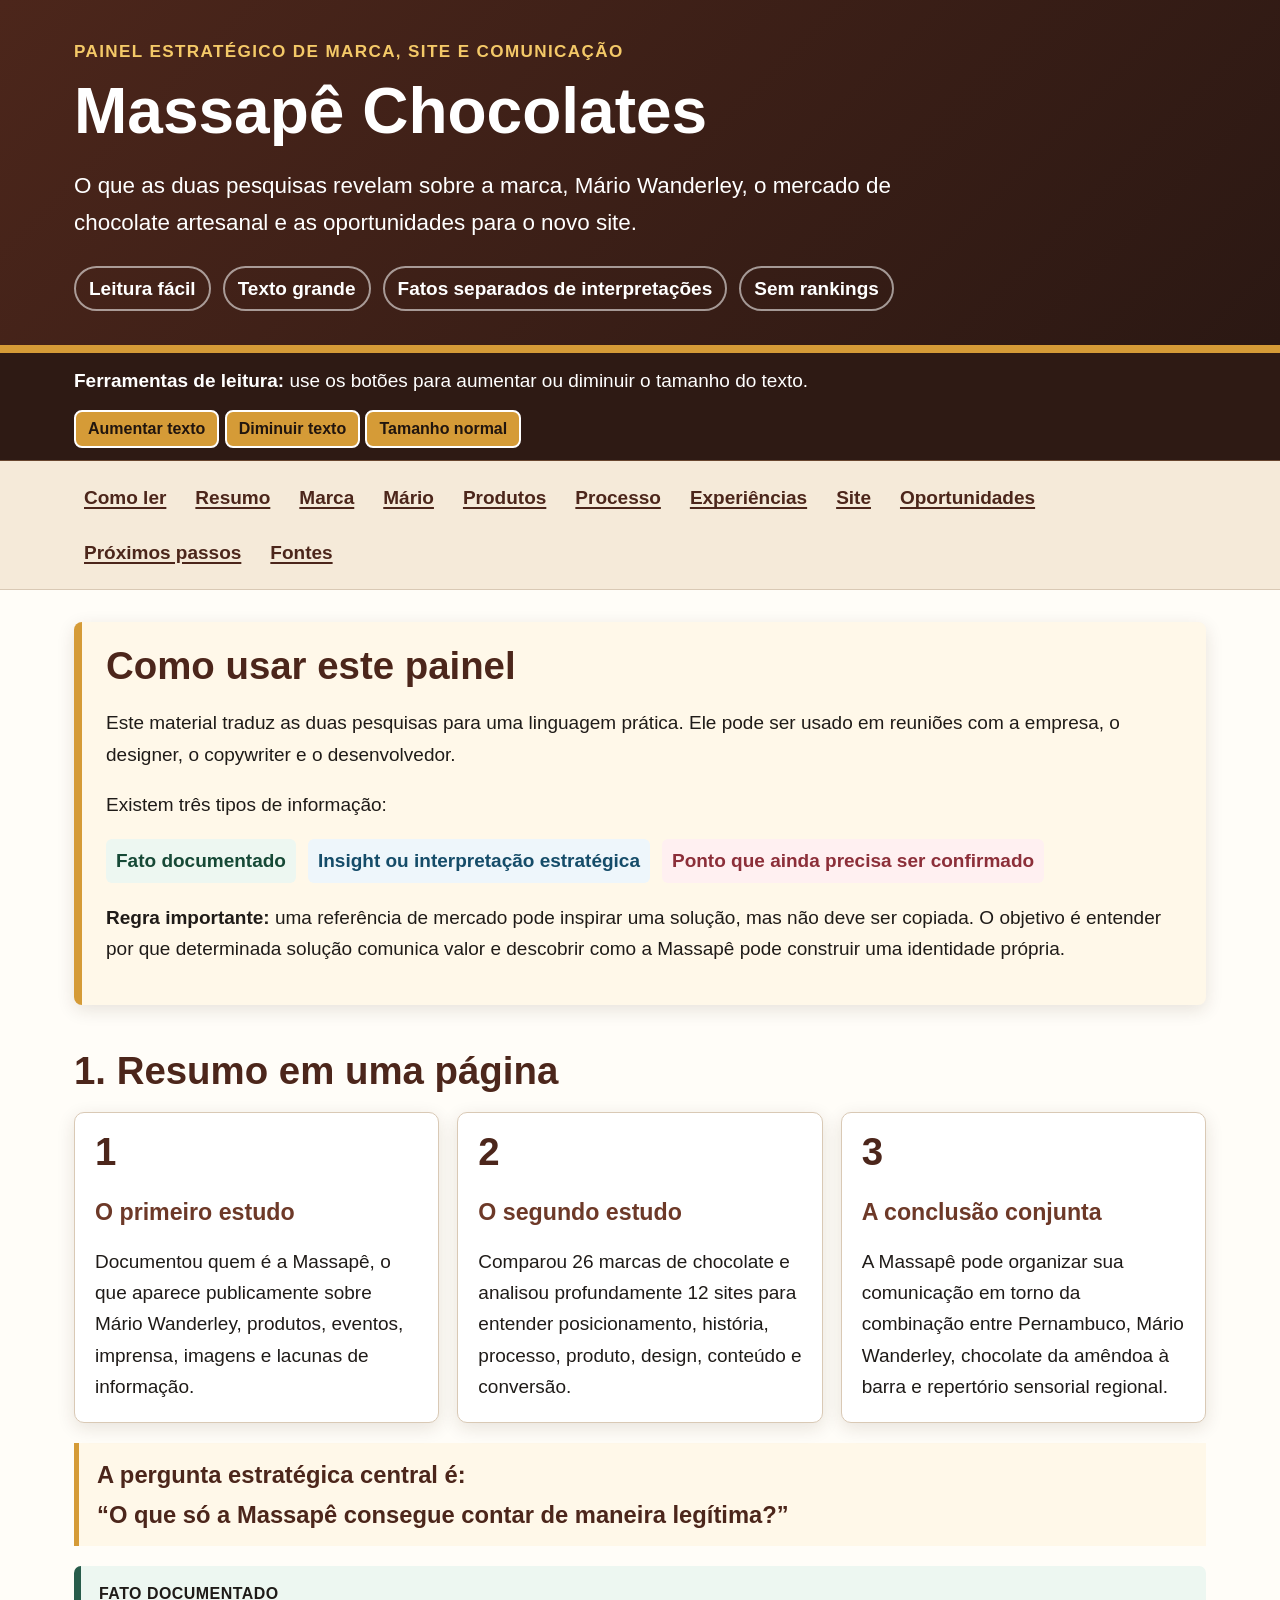
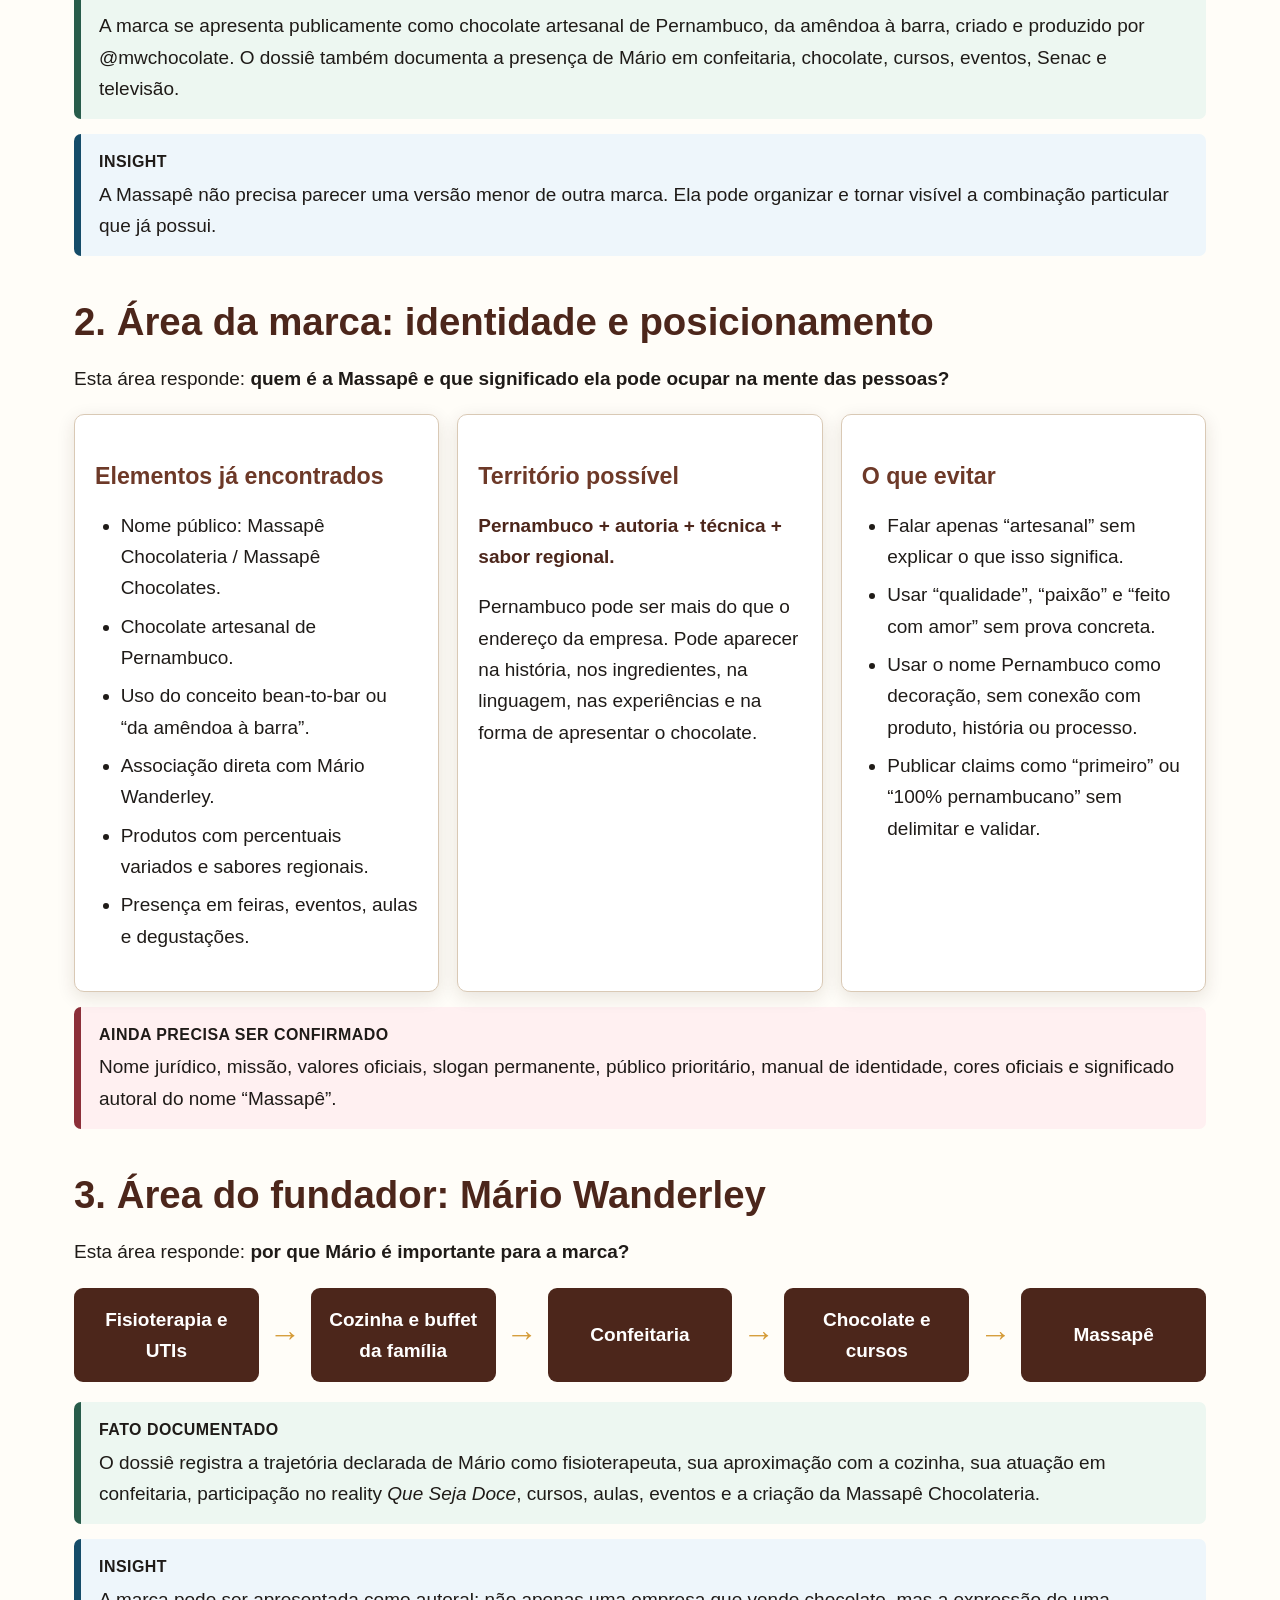
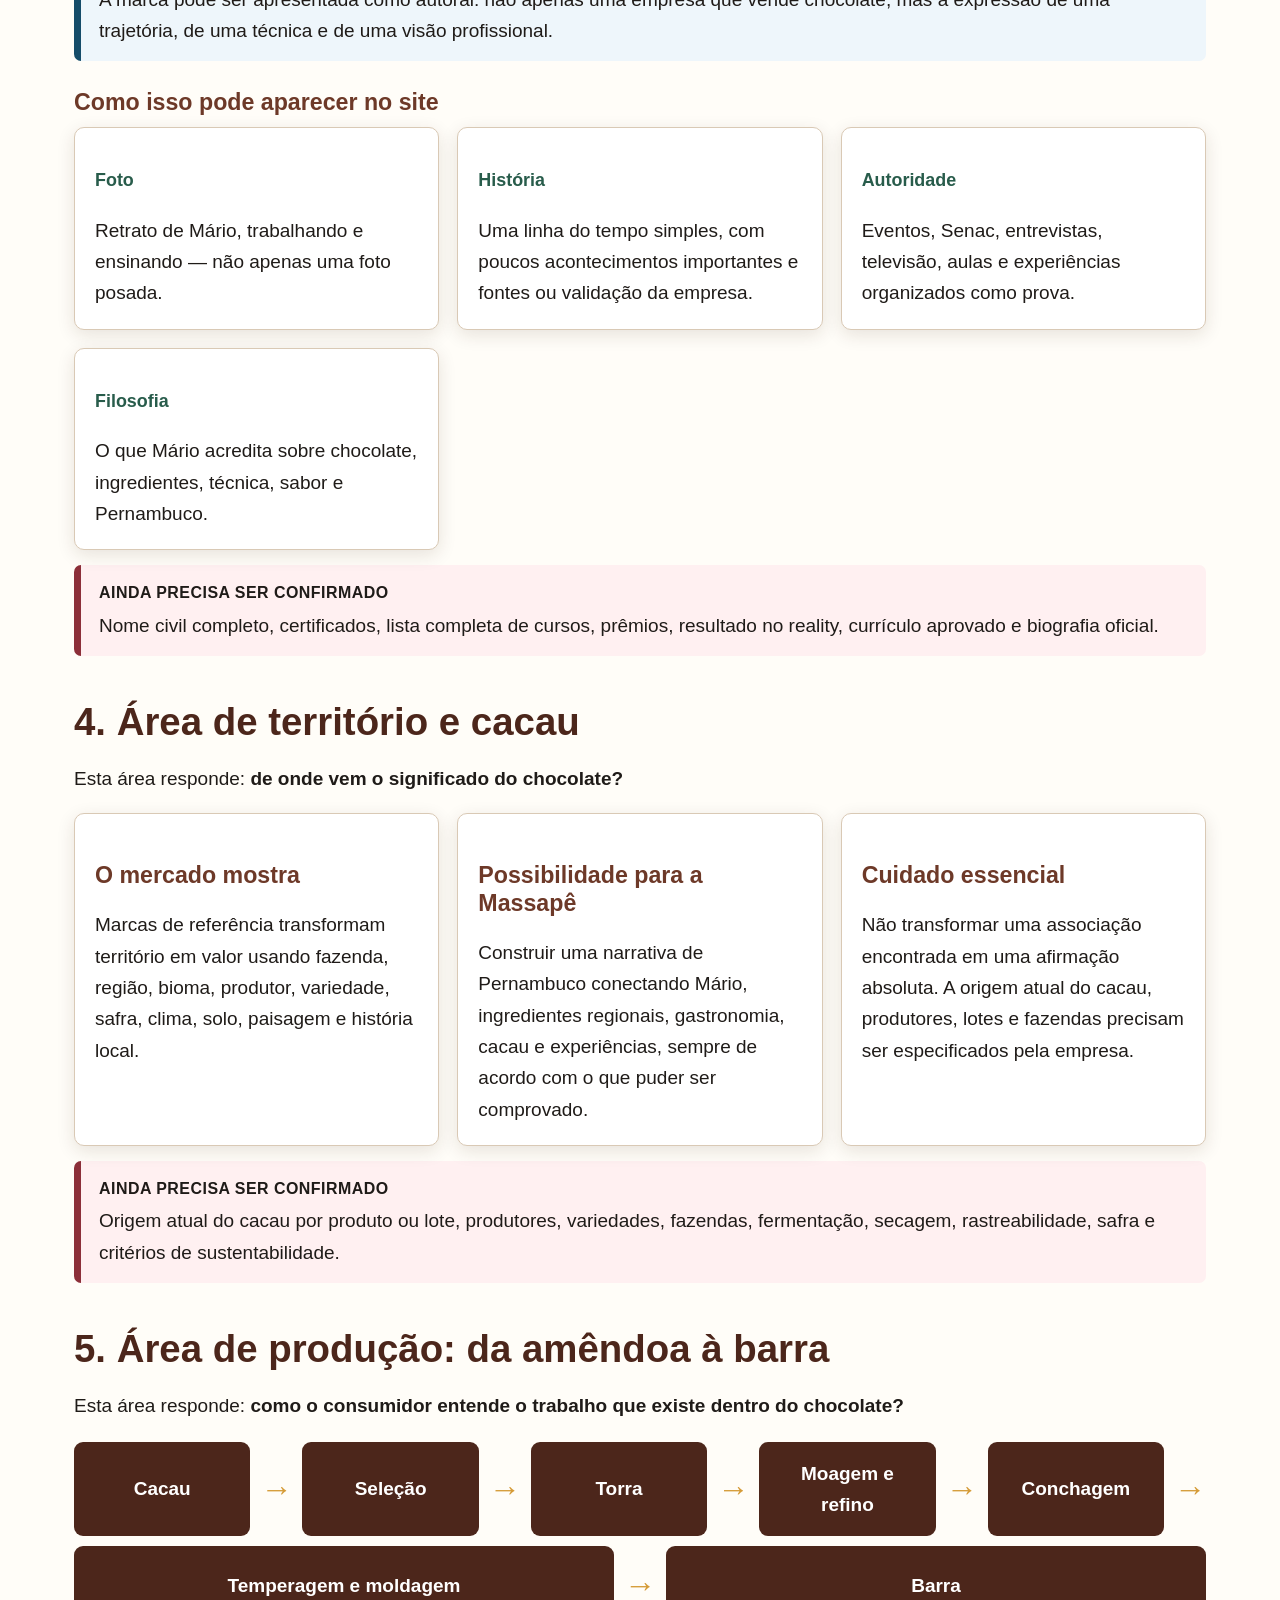
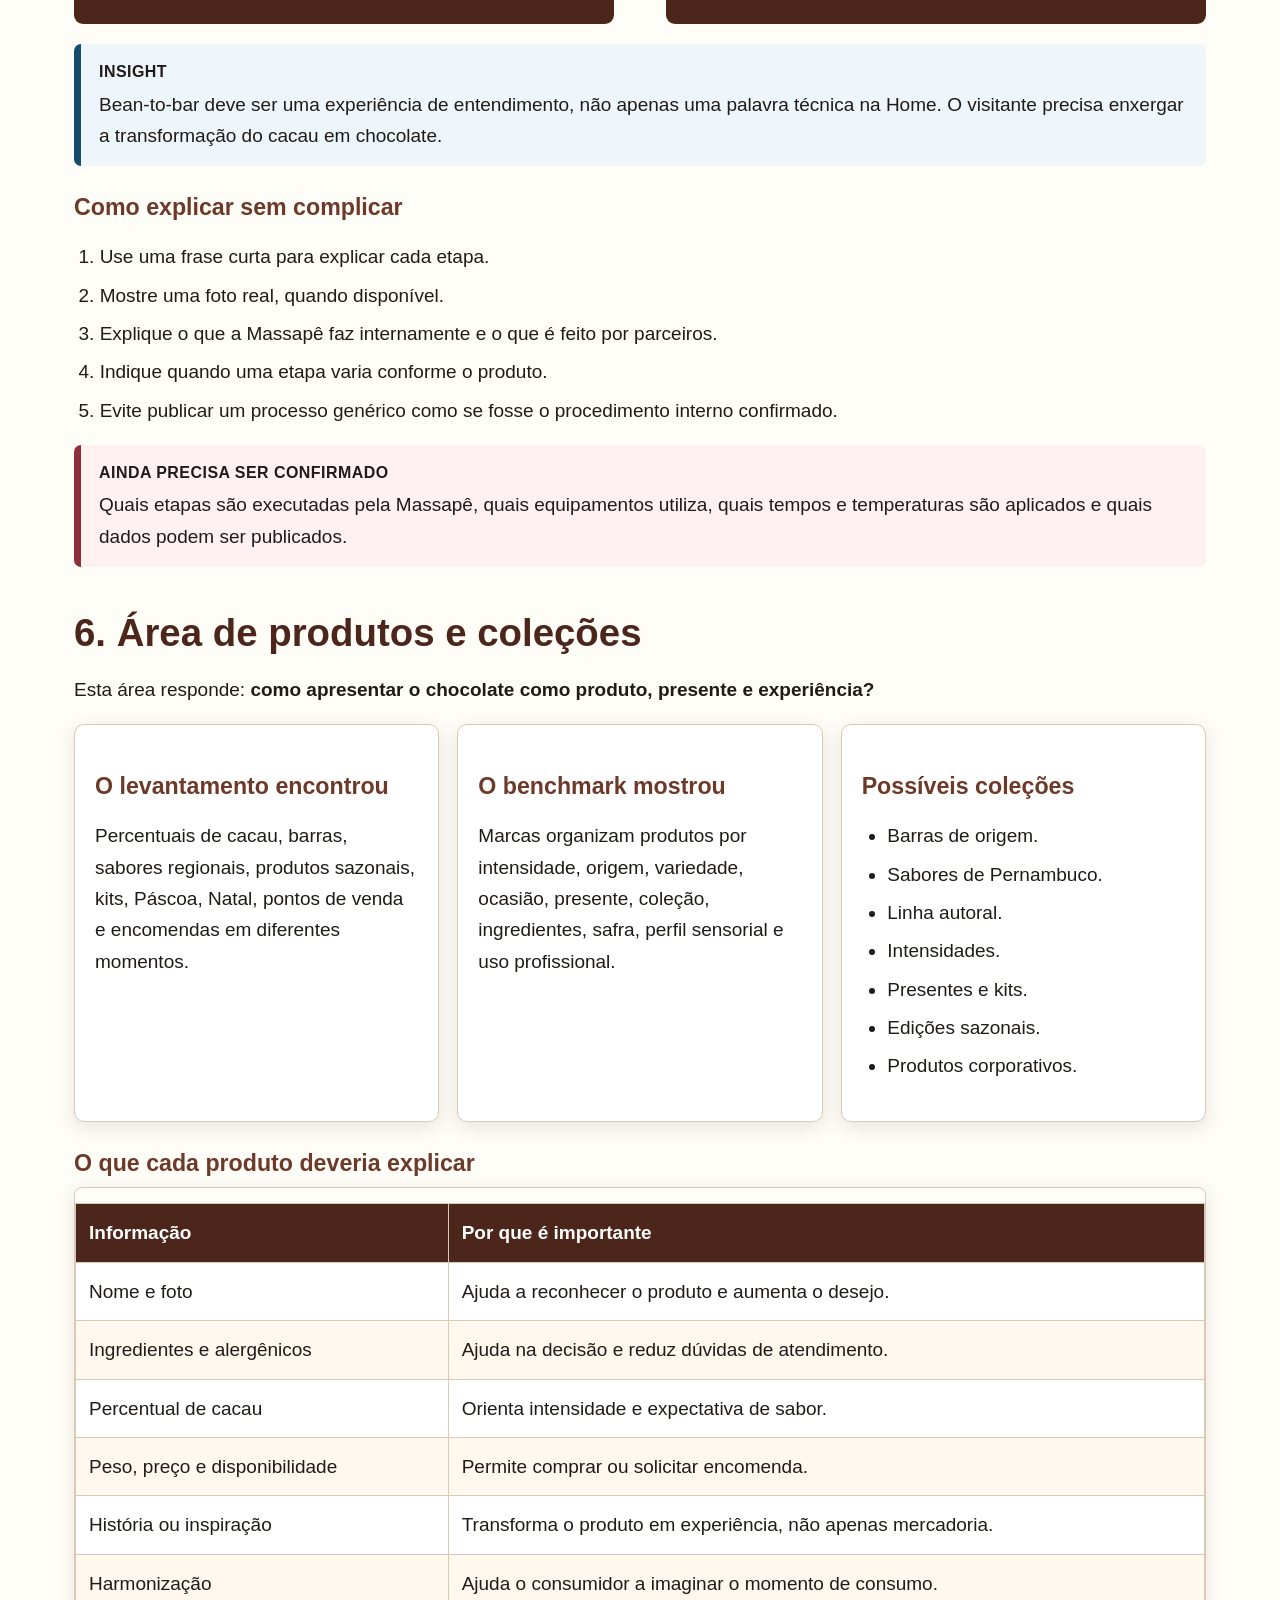
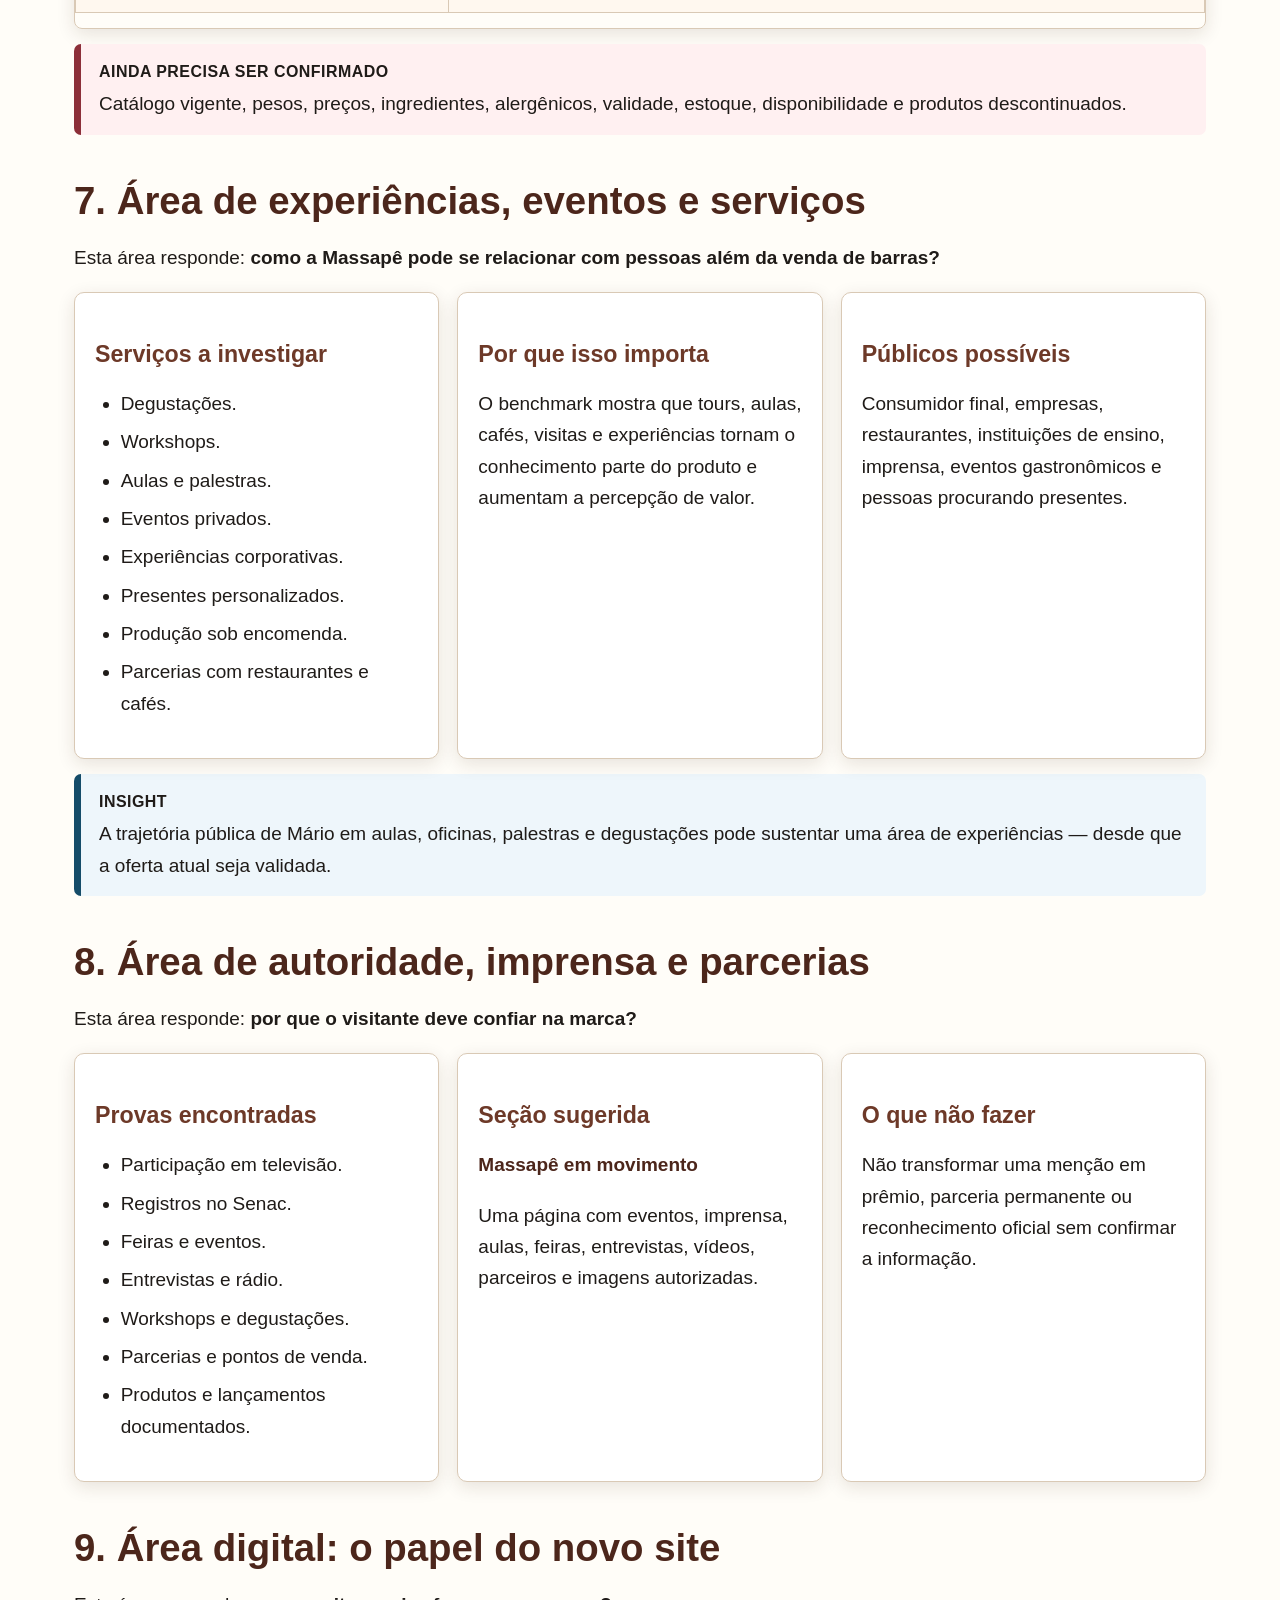
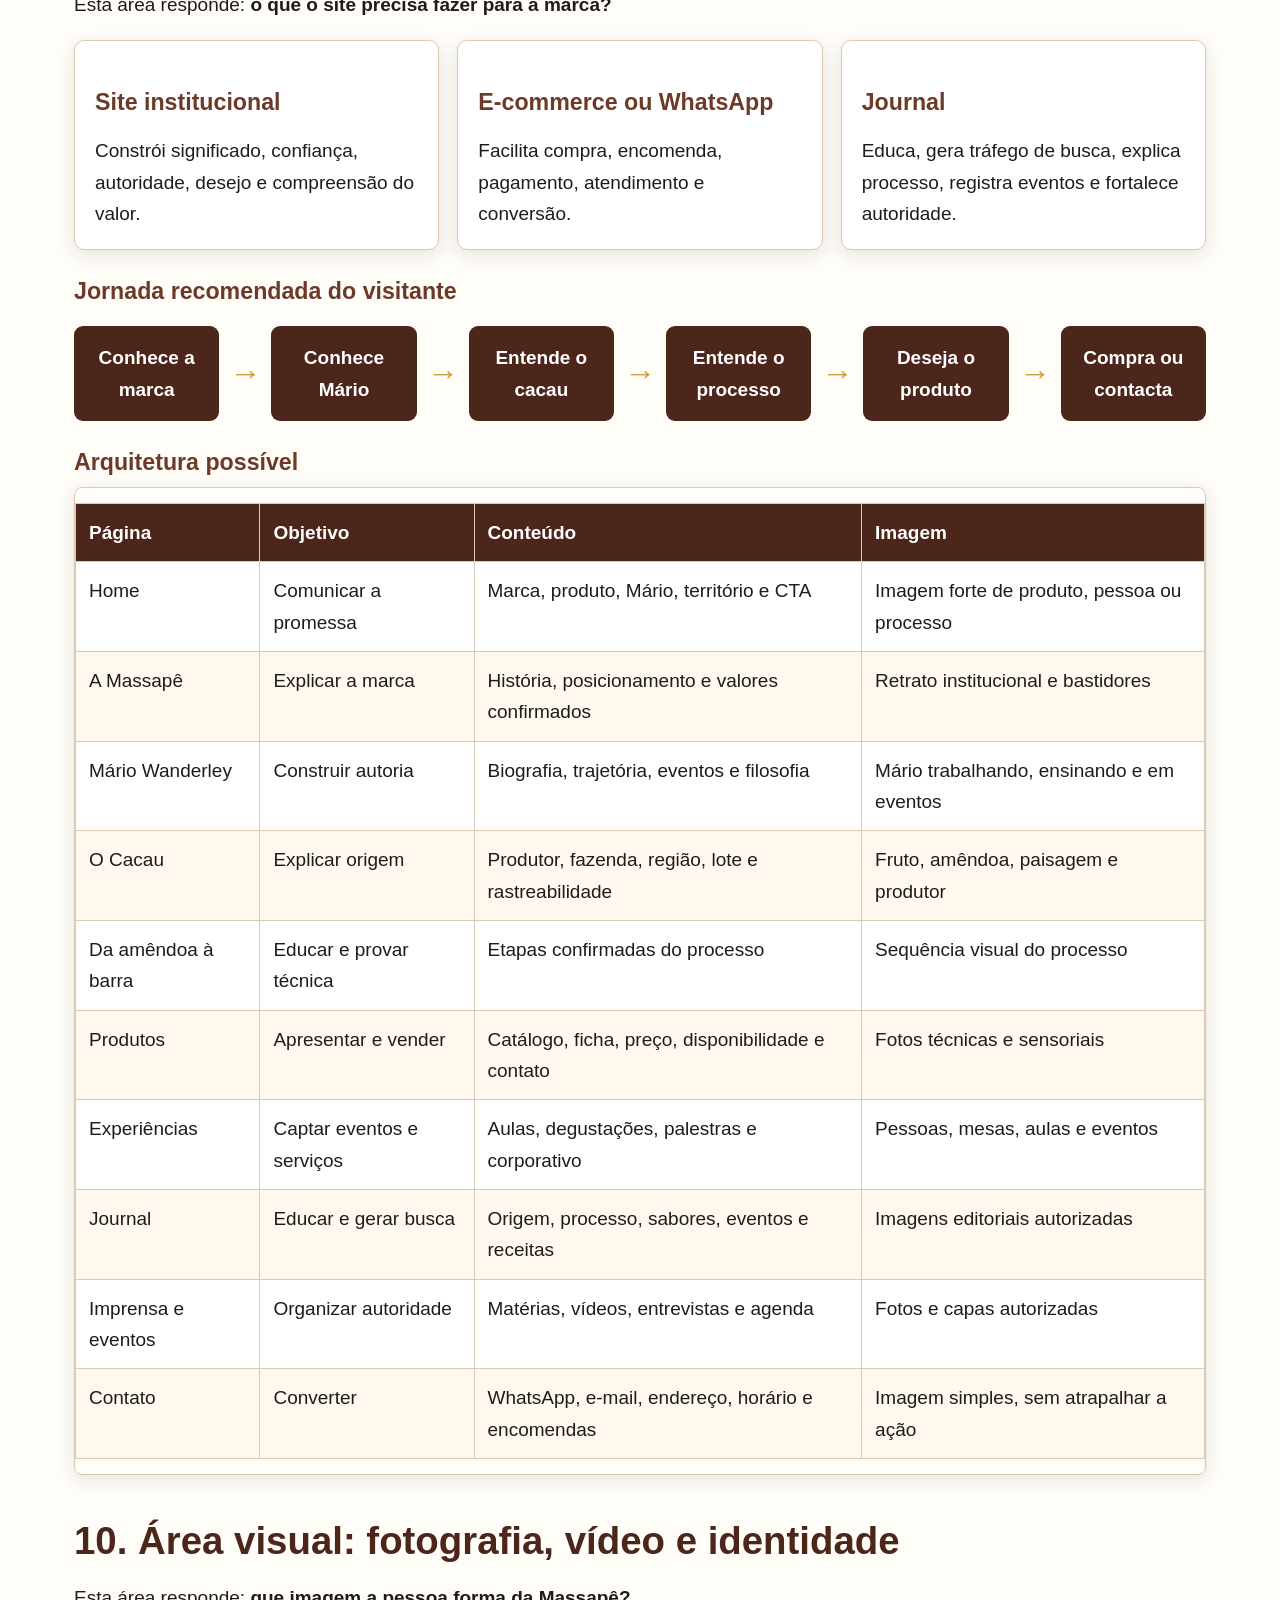
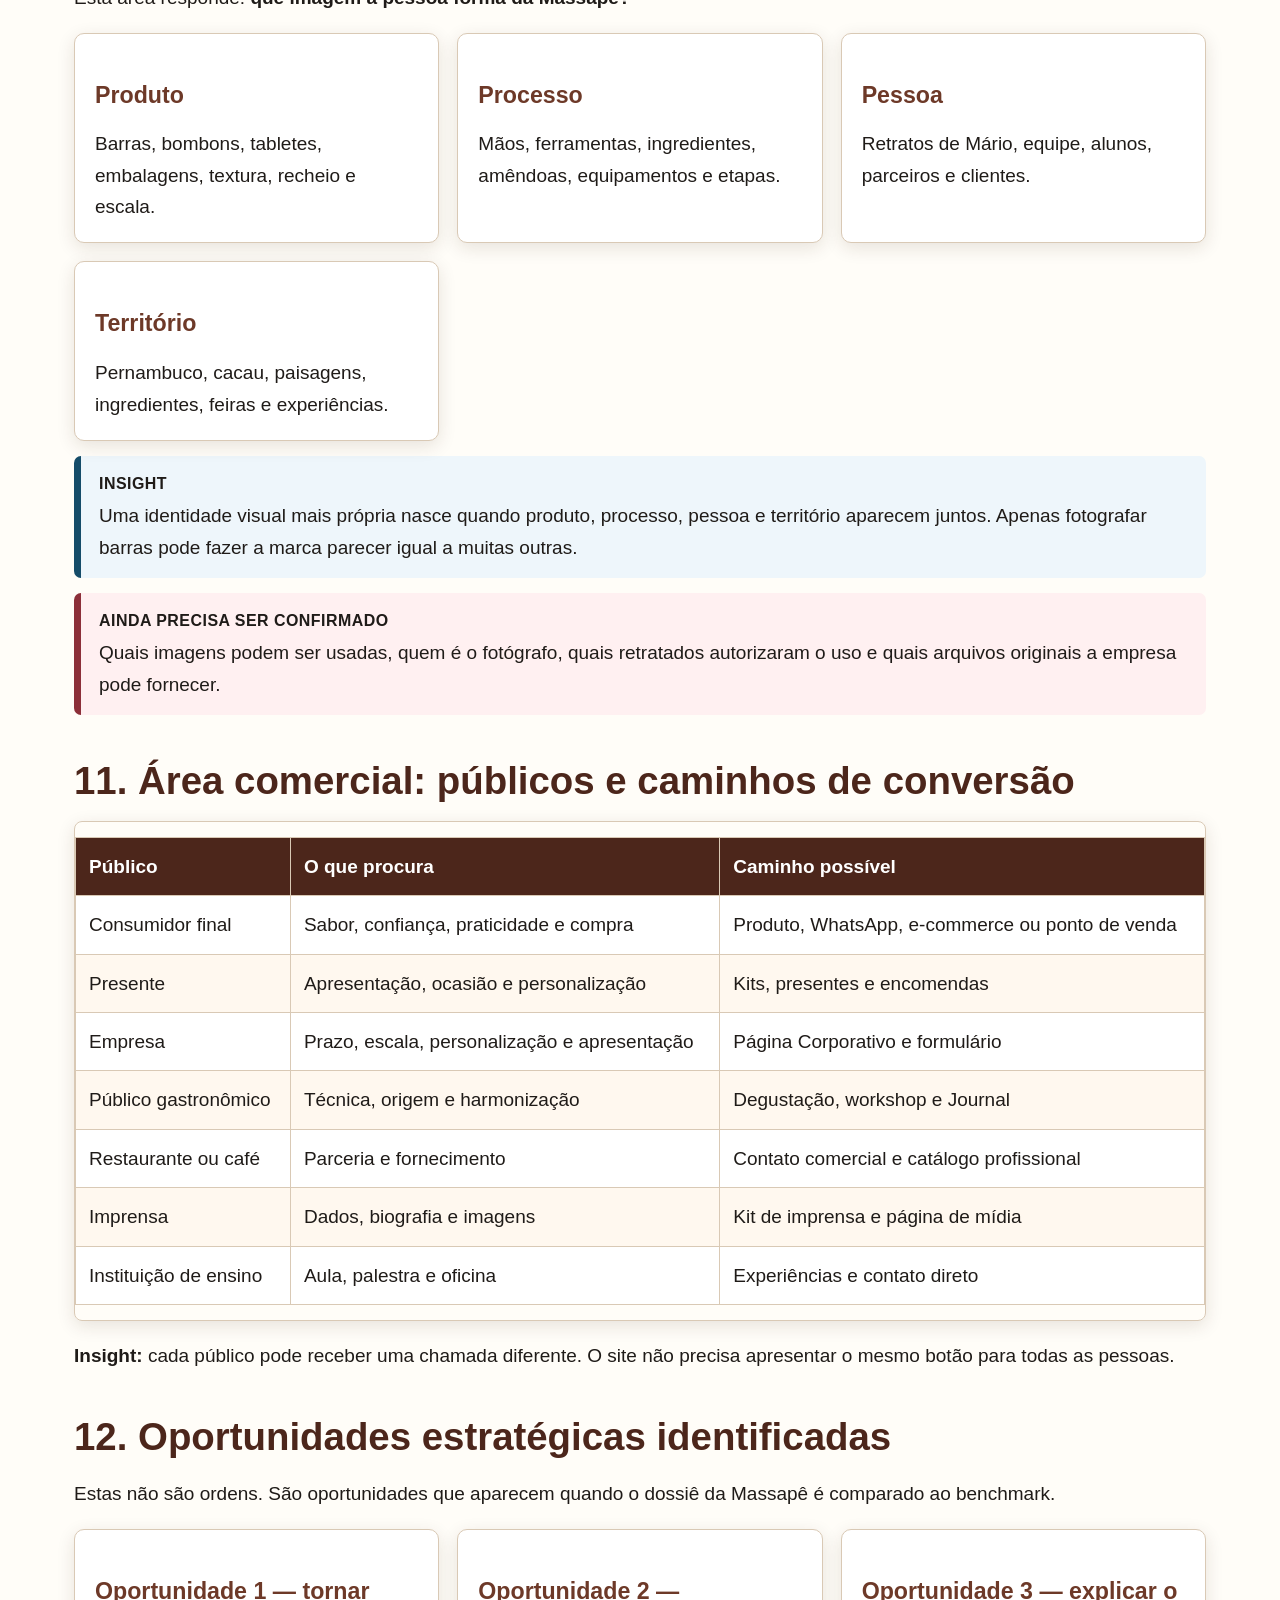
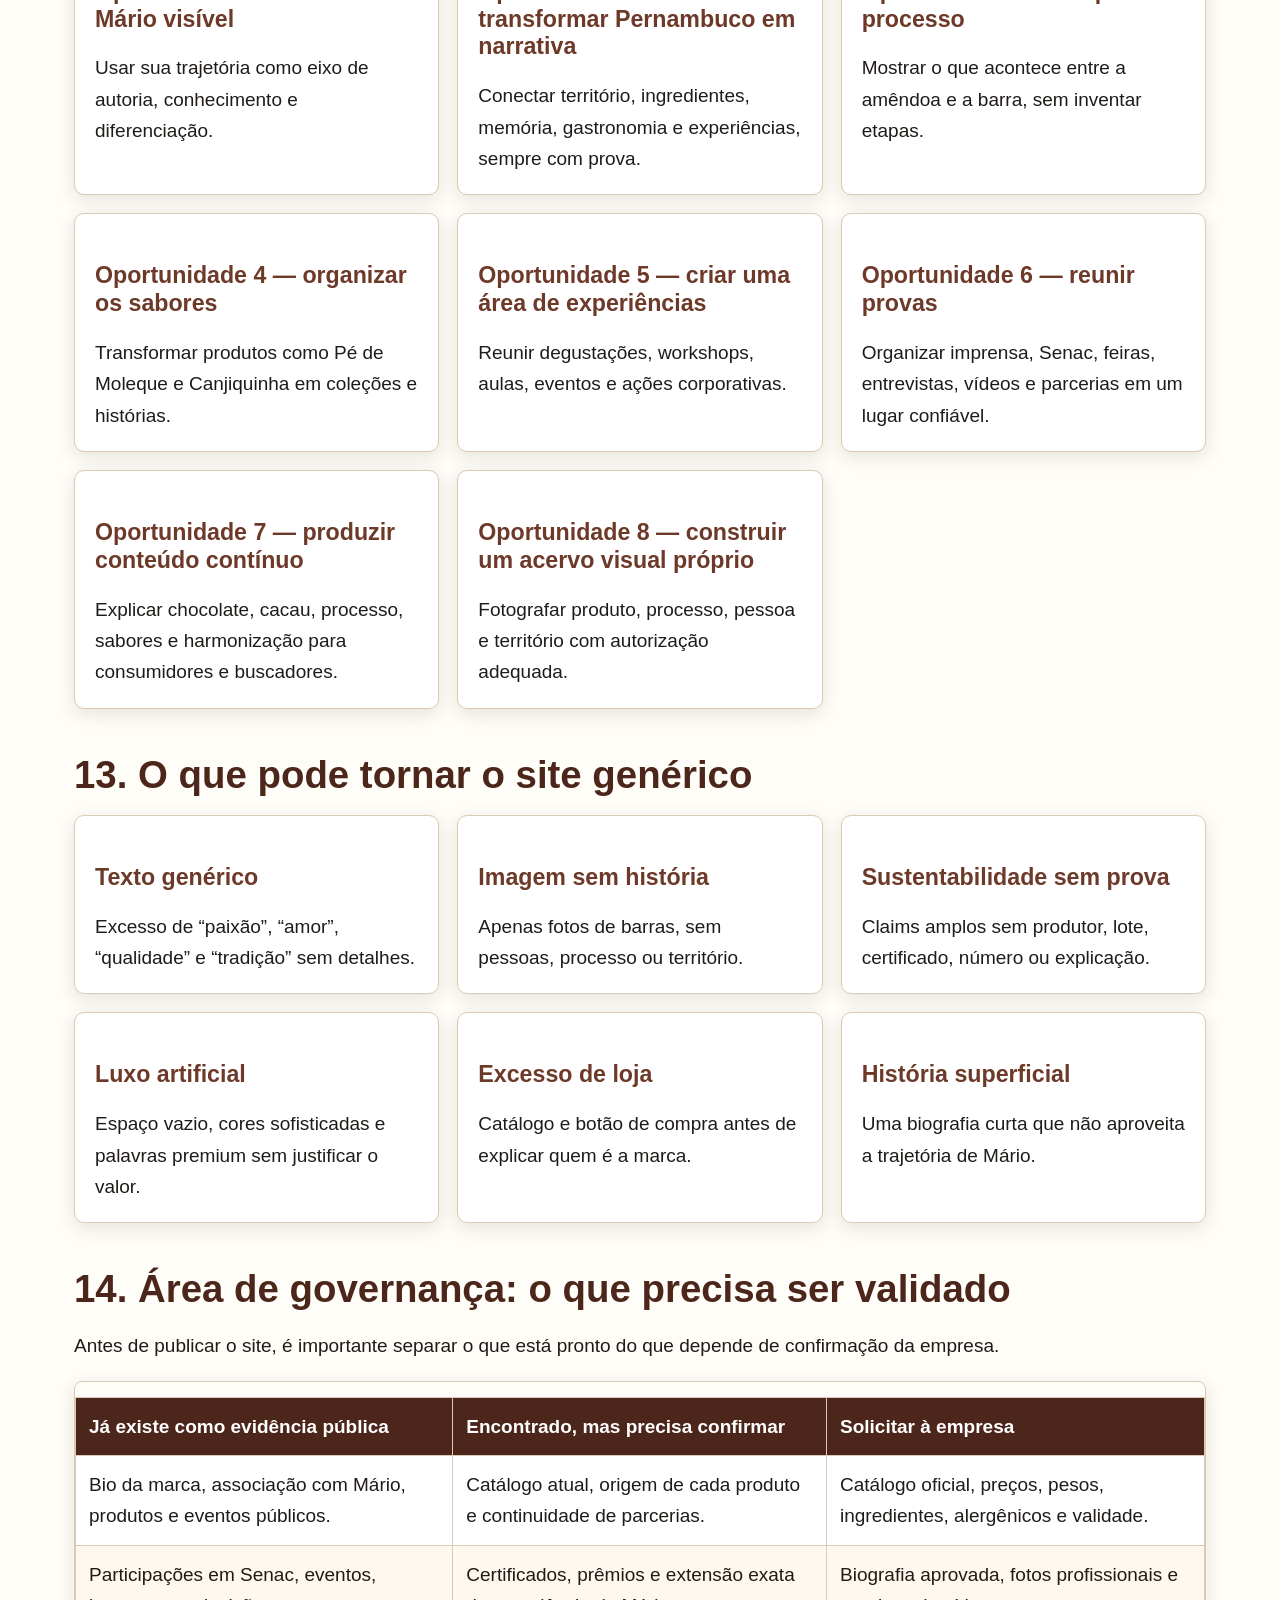
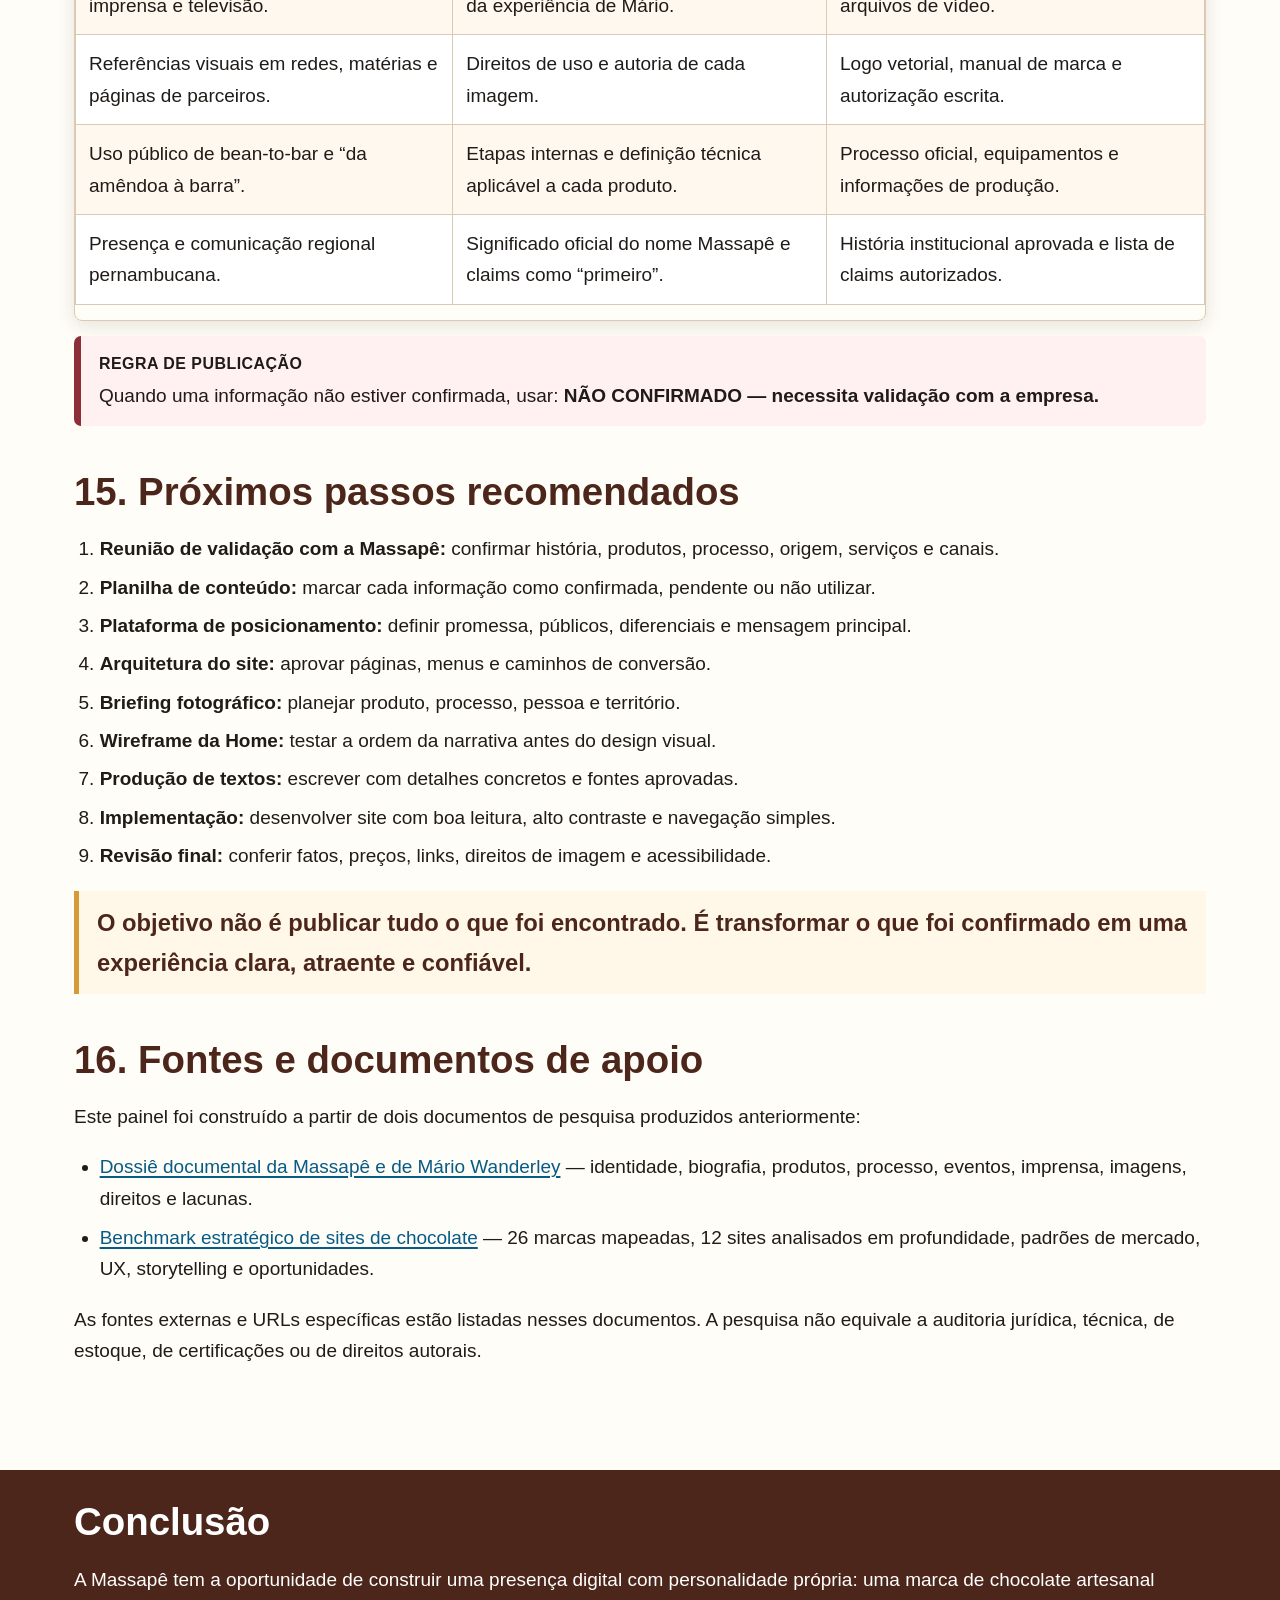
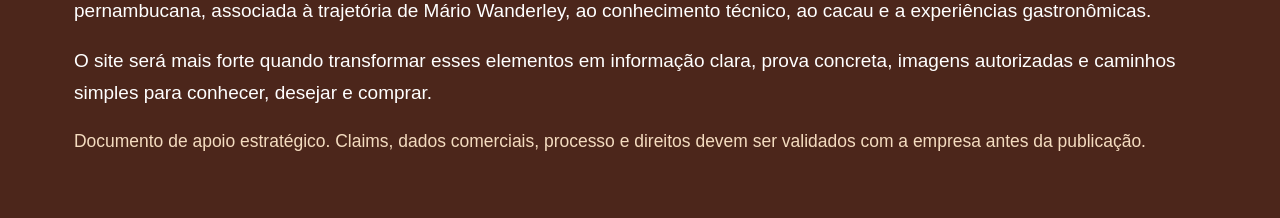
==== index.html @ b9cde62a "1st commit part 2" ====
<!doctype html>
<html lang="pt-BR">
<head>
<meta charset="utf-8">
<meta name="viewport" content="width=device-width, initial-scale=1">
<title>Painel Estratégico — Massapê Chocolates</title>
<style>
  :root{
    --ink:#1f1b18; --muted:#5c514a; --paper:#fffdf8; --cream:#f5ead9;
    --cocoa:#4c261b; --cocoa-2:#6d3928; --gold:#d59b37; --green:#285c4b;
    --blue:#154c69; --line:#d9c9b5; --danger:#8c2f39; --shadow:0 5px 18px rgba(54,33,20,.12);
    --base:19px;
  }
  *{box-sizing:border-box}
  html{scroll-behavior:smooth}
  body{margin:0;background:var(--paper);color:var(--ink);font-family:Arial,Helvetica,sans-serif;font-size:var(--base);line-height:1.65}
  a{color:#075b85;text-decoration-thickness:2px;text-underline-offset:3px}
  a:focus,button:focus{outline:4px solid #f2b632;outline-offset:3px}
  .skip{position:absolute;left:-999px;top:8px;background:#fff;color:#000;padding:10px;z-index:10}.skip:focus{left:8px}
  header{background:linear-gradient(135deg,var(--cocoa),#2b1813);color:#fff;padding:38px 20px 34px;border-bottom:8px solid var(--gold)}
  .wrap{max-width:1180px;margin:0 auto;padding:0 24px}
  .eyebrow{font-weight:700;letter-spacing:.08em;text-transform:uppercase;color:#f4c968;font-size:.9em}
  h1{font-size:clamp(2.25rem,5vw,4.2rem);line-height:1.05;margin:12px 0 18px;max-width:950px}
  h2{font-size:clamp(1.75rem,3vw,2.55rem);line-height:1.15;color:var(--cocoa);margin:0 0 18px}
  h3{font-size:1.45rem;line-height:1.2;color:var(--cocoa-2);margin:28px 0 10px}
  h4{font-size:1.12rem;margin:18px 0 5px;color:var(--green)}
  .lead{font-size:1.18em;max-width:900px}
  .meta{display:flex;gap:12px;flex-wrap:wrap;margin-top:24px}
  .pill{display:inline-block;border:2px solid rgba(255,255,255,.55);border-radius:999px;padding:5px 13px;font-weight:700}
  .tools{background:#2e1a14;color:#fff;padding:12px 0;position:sticky;top:0;z-index:5;border-bottom:1px solid #68462f}
  .tools .wrap{display:flex;align-items:center;justify-content:space-between;gap:14px;flex-wrap:wrap}
  .tools a{color:#fff}
  button{border:2px solid #fff;background:var(--gold);color:#21150e;border-radius:8px;padding:8px 12px;font-weight:700;font-size:1rem;cursor:pointer}
  nav{background:var(--cream);border-bottom:1px solid var(--line)}
  nav .wrap{display:flex;gap:9px;flex-wrap:wrap;padding-top:14px;padding-bottom:14px}
  nav a{font-weight:700;padding:7px 10px;border-radius:6px;color:var(--cocoa)}
  nav a:hover{background:#fff}
  main{padding:32px 0 60px}
  section{scroll-margin-top:75px;margin:0 0 44px}
  .intro{background:#fff8e9;border-left:8px solid var(--gold);padding:22px 24px;border-radius:8px;box-shadow:var(--shadow);margin-bottom:25px}
  .grid{display:grid;grid-template-columns:repeat(auto-fit,minmax(270px,1fr));gap:18px}
  .card{background:#fff;border:1px solid var(--line);border-radius:10px;padding:20px;box-shadow:var(--shadow)}
  .card p:last-child{margin-bottom:0}
  .card strong{color:var(--cocoa)}
  .fact{border-left:7px solid var(--green);background:#edf7f1;padding:15px 18px;border-radius:7px;margin:15px 0}
  .analysis{border-left:7px solid var(--blue);background:#eef6fb;padding:15px 18px;border-radius:7px;margin:15px 0}
  .pending{border-left:7px solid var(--danger);background:#fff0f1;padding:15px 18px;border-radius:7px;margin:15px 0}
  .label{font-size:.84em;font-weight:800;letter-spacing:.03em;text-transform:uppercase;display:block;margin-bottom:3px}
  .flow{display:flex;align-items:stretch;gap:10px;flex-wrap:wrap;margin:20px 0}
  .flow .step{flex:1 1 145px;background:var(--cocoa);color:#fff;padding:16px;border-radius:9px;text-align:center;font-weight:700;display:flex;align-items:center;justify-content:center;min-height:78px}
  .arrow{align-self:center;font-size:2rem;color:var(--gold);font-weight:900}
  table{width:100%;border-collapse:collapse;background:#fff;font-size:1em;margin:15px 0;min-width:680px}
  .table-wrap{overflow-x:auto;border:1px solid var(--line);border-radius:8px;box-shadow:var(--shadow)}
  th,td{border:1px solid var(--line);padding:13px;text-align:left;vertical-align:top}
  th{background:var(--cocoa);color:#fff}
  tr:nth-child(even){background:#fff8ef}
  ul,ol{padding-left:1.35em}
  li{margin:7px 0}
  .big-number{font-size:2.4rem;color:var(--cocoa);font-weight:800;display:block;line-height:1}
  .quote{font-size:1.25em;font-weight:700;color:var(--cocoa);border-left:5px solid var(--gold);padding:12px 18px;margin:20px 0;background:#fff8e9}
  details{background:#fff;border:1px solid var(--line);border-radius:8px;margin:10px 0;box-shadow:var(--shadow)}
  summary{cursor:pointer;font-weight:800;font-size:1.08em;padding:16px}
  details > div{padding:0 18px 16px}
  .legend{display:flex;gap:12px;flex-wrap:wrap;margin:12px 0}.legend span{padding:6px 10px;border-radius:6px;font-weight:700}.l-fact{background:#edf7f1;color:#164936}.l-analysis{background:#eef6fb;color:#154c69}.l-pending{background:#fff0f1;color:#8c2f39}
  .source-list li{margin-bottom:8px}
  footer{background:var(--cocoa);color:#fff;padding:30px 0 45px} footer a{color:#f9d27b}
  .small{font-size:.92em;color:var(--muted)}
  @media (max-width:700px){body{font-size:18px}.wrap{padding-left:18px;padding-right:18px}.tools{position:static}.arrow{display:none}.flow .step{flex-basis:100%}table{font-size:.98em}}
  @media print{.tools,nav{display:none}body{font-size:14pt}header{color:#000;background:#fff;border:1px solid #000}.card,.intro{box-shadow:none}}
</style>
</head>
<body>
<a class="skip" href="#conteudo">Pular para o conteúdo principal</a>
<header>
  <div class="wrap">
    <div class="eyebrow">Painel estratégico de marca, site e comunicação</div>
    <h1>Massapê Chocolates</h1>
    <p class="lead">O que as duas pesquisas revelam sobre a marca, Mário Wanderley, o mercado de chocolate artesanal e as oportunidades para o novo site.</p>
    <div class="meta"><span class="pill">Leitura fácil</span><span class="pill">Texto grande</span><span class="pill">Fatos separados de interpretações</span><span class="pill">Sem rankings</span></div>
  </div>
</header>
<div class="tools"><div class="wrap"><span><strong>Ferramentas de leitura:</strong> use os botões para aumentar ou diminuir o tamanho do texto.</span><span><button id="increase" type="button">Aumentar texto</button> <button id="decrease" type="button">Diminuir texto</button> <button id="reset" type="button">Tamanho normal</button></span></div></div>
<nav aria-label="Navegação principal"><div class="wrap">
  <a href="#como-ler">Como ler</a><a href="#resumo">Resumo</a><a href="#marca">Marca</a><a href="#mario">Mário</a><a href="#produto">Produtos</a><a href="#processo">Processo</a><a href="#experiencias">Experiências</a><a href="#site">Site</a><a href="#oportunidades">Oportunidades</a><a href="#proximos">Próximos passos</a><a href="#fontes">Fontes</a>
</div></nav>
<main id="conteudo"><div class="wrap">
<section id="como-ler">
  <div class="intro"><h2>Como usar este painel</h2><p>Este material traduz as duas pesquisas para uma linguagem prática. Ele pode ser usado em reuniões com a empresa, o designer, o copywriter e o desenvolvedor.</p><p>Existem três tipos de informação:</p><div class="legend"><span class="l-fact">Fato documentado</span><span class="l-analysis">Insight ou interpretação estratégica</span><span class="l-pending">Ponto que ainda precisa ser confirmado</span></div><p><strong>Regra importante:</strong> uma referência de mercado pode inspirar uma solução, mas não deve ser copiada. O objetivo é entender por que determinada solução comunica valor e descobrir como a Massapê pode construir uma identidade própria.</p></div>
</section>
<section id="resumo"><h2>1. Resumo em uma página</h2><div class="grid">
  <div class="card"><span class="big-number">1</span><h3>O primeiro estudo</h3><p>Documentou quem é a Massapê, o que aparece publicamente sobre Mário Wanderley, produtos, eventos, imprensa, imagens e lacunas de informação.</p></div>
  <div class="card"><span class="big-number">2</span><h3>O segundo estudo</h3><p>Comparou 26 marcas de chocolate e analisou profundamente 12 sites para entender posicionamento, história, processo, produto, design, conteúdo e conversão.</p></div>
  <div class="card"><span class="big-number">3</span><h3>A conclusão conjunta</h3><p>A Massapê pode organizar sua comunicação em torno da combinação entre Pernambuco, Mário Wanderley, chocolate da amêndoa à barra e repertório sensorial regional.</p></div>
</div><div class="quote">A pergunta estratégica central é: <br>“O que só a Massapê consegue contar de maneira legítima?”</div>
<div class="fact"><span class="label">Fato documentado</span>A marca se apresenta publicamente como chocolate artesanal de Pernambuco, da amêndoa à barra, criado e produzido por @mwchocolate. O dossiê também documenta a presença de Mário em confeitaria, chocolate, cursos, eventos, Senac e televisão.</div>
<div class="analysis"><span class="label">Insight</span>A Massapê não precisa parecer uma versão menor de outra marca. Ela pode organizar e tornar visível a combinação particular que já possui.</div></section>

<section id="marca"><h2>2. Área da marca: identidade e posicionamento</h2><p>Esta área responde: <strong>quem é a Massapê e que significado ela pode ocupar na mente das pessoas?</strong></p><div class="grid"><div class="card"><h3>Elementos já encontrados</h3><ul><li>Nome público: Massapê Chocolateria / Massapê Chocolates.</li><li>Chocolate artesanal de Pernambuco.</li><li>Uso do conceito bean-to-bar ou “da amêndoa à barra”.</li><li>Associação direta com Mário Wanderley.</li><li>Produtos com percentuais variados e sabores regionais.</li><li>Presença em feiras, eventos, aulas e degustações.</li></ul></div><div class="card"><h3>Território possível</h3><p><strong>Pernambuco + autoria + técnica + sabor regional.</strong></p><p>Pernambuco pode ser mais do que o endereço da empresa. Pode aparecer na história, nos ingredientes, na linguagem, nas experiências e na forma de apresentar o chocolate.</p></div><div class="card"><h3>O que evitar</h3><ul><li>Falar apenas “artesanal” sem explicar o que isso significa.</li><li>Usar “qualidade”, “paixão” e “feito com amor” sem prova concreta.</li><li>Usar o nome Pernambuco como decoração, sem conexão com produto, história ou processo.</li><li>Publicar claims como “primeiro” ou “100% pernambucano” sem delimitar e validar.</li></ul></div></div><div class="pending"><span class="label">Ainda precisa ser confirmado</span>Nome jurídico, missão, valores oficiais, slogan permanente, público prioritário, manual de identidade, cores oficiais e significado autoral do nome “Massapê”.</div></section>

<section id="mario"><h2>3. Área do fundador: Mário Wanderley</h2><p>Esta área responde: <strong>por que Mário é importante para a marca?</strong></p><div class="flow"><div class="step">Fisioterapia e UTIs</div><div class="arrow">→</div><div class="step">Cozinha e buffet da família</div><div class="arrow">→</div><div class="step">Confeitaria</div><div class="arrow">→</div><div class="step">Chocolate e cursos</div><div class="arrow">→</div><div class="step">Massapê</div></div><div class="fact"><span class="label">Fato documentado</span>O dossiê registra a trajetória declarada de Mário como fisioterapeuta, sua aproximação com a cozinha, sua atuação em confeitaria, participação no reality <em>Que Seja Doce</em>, cursos, aulas, eventos e a criação da Massapê Chocolateria.</div><div class="analysis"><span class="label">Insight</span>A marca pode ser apresentada como autoral: não apenas uma empresa que vende chocolate, mas a expressão de uma trajetória, de uma técnica e de uma visão profissional.</div><h3>Como isso pode aparecer no site</h3><div class="grid"><div class="card"><h4>Foto</h4><p>Retrato de Mário, trabalhando e ensinando — não apenas uma foto posada.</p></div><div class="card"><h4>História</h4><p>Uma linha do tempo simples, com poucos acontecimentos importantes e fontes ou validação da empresa.</p></div><div class="card"><h4>Autoridade</h4><p>Eventos, Senac, entrevistas, televisão, aulas e experiências organizados como prova.</p></div><div class="card"><h4>Filosofia</h4><p>O que Mário acredita sobre chocolate, ingredientes, técnica, sabor e Pernambuco.</p></div></div><div class="pending"><span class="label">Ainda precisa ser confirmado</span>Nome civil completo, certificados, lista completa de cursos, prêmios, resultado no reality, currículo aprovado e biografia oficial.</div></section>

<section id="territorio"><h2>4. Área de território e cacau</h2><p>Esta área responde: <strong>de onde vem o significado do chocolate?</strong></p><div class="grid"><div class="card"><h3>O mercado mostra</h3><p>Marcas de referência transformam território em valor usando fazenda, região, bioma, produtor, variedade, safra, clima, solo, paisagem e história local.</p></div><div class="card"><h3>Possibilidade para a Massapê</h3><p>Construir uma narrativa de Pernambuco conectando Mário, ingredientes regionais, gastronomia, cacau e experiências, sempre de acordo com o que puder ser comprovado.</p></div><div class="card"><h3>Cuidado essencial</h3><p>Não transformar uma associação encontrada em uma afirmação absoluta. A origem atual do cacau, produtores, lotes e fazendas precisam ser especificados pela empresa.</p></div></div><div class="pending"><span class="label">Ainda precisa ser confirmado</span>Origem atual do cacau por produto ou lote, produtores, variedades, fazendas, fermentação, secagem, rastreabilidade, safra e critérios de sustentabilidade.</div></section>

<section id="processo"><h2>5. Área de produção: da amêndoa à barra</h2><p>Esta área responde: <strong>como o consumidor entende o trabalho que existe dentro do chocolate?</strong></p><div class="flow"><div class="step">Cacau</div><div class="arrow">→</div><div class="step">Seleção</div><div class="arrow">→</div><div class="step">Torra</div><div class="arrow">→</div><div class="step">Moagem e refino</div><div class="arrow">→</div><div class="step">Conchagem</div><div class="arrow">→</div><div class="step">Temperagem e moldagem</div><div class="arrow">→</div><div class="step">Barra</div></div><div class="analysis"><span class="label">Insight</span>Bean-to-bar deve ser uma experiência de entendimento, não apenas uma palavra técnica na Home. O visitante precisa enxergar a transformação do cacau em chocolate.</div><h3>Como explicar sem complicar</h3><ol><li>Use uma frase curta para explicar cada etapa.</li><li>Mostre uma foto real, quando disponível.</li><li>Explique o que a Massapê faz internamente e o que é feito por parceiros.</li><li>Indique quando uma etapa varia conforme o produto.</li><li>Evite publicar um processo genérico como se fosse o procedimento interno confirmado.</li></ol><div class="pending"><span class="label">Ainda precisa ser confirmado</span>Quais etapas são executadas pela Massapê, quais equipamentos utiliza, quais tempos e temperaturas são aplicados e quais dados podem ser publicados.</div></section>

<section id="produto"><h2>6. Área de produtos e coleções</h2><p>Esta área responde: <strong>como apresentar o chocolate como produto, presente e experiência?</strong></p><div class="grid"><div class="card"><h3>O levantamento encontrou</h3><p>Percentuais de cacau, barras, sabores regionais, produtos sazonais, kits, Páscoa, Natal, pontos de venda e encomendas em diferentes momentos.</p></div><div class="card"><h3>O benchmark mostrou</h3><p>Marcas organizam produtos por intensidade, origem, variedade, ocasião, presente, coleção, ingredientes, safra, perfil sensorial e uso profissional.</p></div><div class="card"><h3>Possíveis coleções</h3><ul><li>Barras de origem.</li><li>Sabores de Pernambuco.</li><li>Linha autoral.</li><li>Intensidades.</li><li>Presentes e kits.</li><li>Edições sazonais.</li><li>Produtos corporativos.</li></ul></div></div><h3>O que cada produto deveria explicar</h3><div class="table-wrap"><table><thead><tr><th>Informação</th><th>Por que é importante</th></tr></thead><tbody><tr><td>Nome e foto</td><td>Ajuda a reconhecer o produto e aumenta o desejo.</td></tr><tr><td>Ingredientes e alergênicos</td><td>Ajuda na decisão e reduz dúvidas de atendimento.</td></tr><tr><td>Percentual de cacau</td><td>Orienta intensidade e expectativa de sabor.</td></tr><tr><td>Peso, preço e disponibilidade</td><td>Permite comprar ou solicitar encomenda.</td></tr><tr><td>História ou inspiração</td><td>Transforma o produto em experiência, não apenas mercadoria.</td></tr><tr><td>Harmonização</td><td>Ajuda o consumidor a imaginar o momento de consumo.</td></tr></tbody></table></div><div class="pending"><span class="label">Ainda precisa ser confirmado</span>Catálogo vigente, pesos, preços, ingredientes, alergênicos, validade, estoque, disponibilidade e produtos descontinuados.</div></section>

<section id="experiencias"><h2>7. Área de experiências, eventos e serviços</h2><p>Esta área responde: <strong>como a Massapê pode se relacionar com pessoas além da venda de barras?</strong></p><div class="grid"><div class="card"><h3>Serviços a investigar</h3><ul><li>Degustações.</li><li>Workshops.</li><li>Aulas e palestras.</li><li>Eventos privados.</li><li>Experiências corporativas.</li><li>Presentes personalizados.</li><li>Produção sob encomenda.</li><li>Parcerias com restaurantes e cafés.</li></ul></div><div class="card"><h3>Por que isso importa</h3><p>O benchmark mostra que tours, aulas, cafés, visitas e experiências tornam o conhecimento parte do produto e aumentam a percepção de valor.</p></div><div class="card"><h3>Públicos possíveis</h3><p>Consumidor final, empresas, restaurantes, instituições de ensino, imprensa, eventos gastronômicos e pessoas procurando presentes.</p></div></div><div class="analysis"><span class="label">Insight</span>A trajetória pública de Mário em aulas, oficinas, palestras e degustações pode sustentar uma área de experiências — desde que a oferta atual seja validada.</div></section>

<section id="autoridade"><h2>8. Área de autoridade, imprensa e parcerias</h2><p>Esta área responde: <strong>por que o visitante deve confiar na marca?</strong></p><div class="grid"><div class="card"><h3>Provas encontradas</h3><ul><li>Participação em televisão.</li><li>Registros no Senac.</li><li>Feiras e eventos.</li><li>Entrevistas e rádio.</li><li>Workshops e degustações.</li><li>Parcerias e pontos de venda.</li><li>Produtos e lançamentos documentados.</li></ul></div><div class="card"><h3>Seção sugerida</h3><p><strong>Massapê em movimento</strong></p><p>Uma página com eventos, imprensa, aulas, feiras, entrevistas, vídeos, parceiros e imagens autorizadas.</p></div><div class="card"><h3>O que não fazer</h3><p>Não transformar uma menção em prêmio, parceria permanente ou reconhecimento oficial sem confirmar a informação.</p></div></div></section>

<section id="site"><h2>9. Área digital: o papel do novo site</h2><p>Esta área responde: <strong>o que o site precisa fazer para a marca?</strong></p><div class="grid"><div class="card"><h3>Site institucional</h3><p>Constrói significado, confiança, autoridade, desejo e compreensão do valor.</p></div><div class="card"><h3>E-commerce ou WhatsApp</h3><p>Facilita compra, encomenda, pagamento, atendimento e conversão.</p></div><div class="card"><h3>Journal</h3><p>Educa, gera tráfego de busca, explica processo, registra eventos e fortalece autoridade.</p></div></div><h3>Jornada recomendada do visitante</h3><div class="flow"><div class="step">Conhece a marca</div><div class="arrow">→</div><div class="step">Conhece Mário</div><div class="arrow">→</div><div class="step">Entende o cacau</div><div class="arrow">→</div><div class="step">Entende o processo</div><div class="arrow">→</div><div class="step">Deseja o produto</div><div class="arrow">→</div><div class="step">Compra ou contacta</div></div><h3>Arquitetura possível</h3><div class="table-wrap"><table><thead><tr><th>Página</th><th>Objetivo</th><th>Conteúdo</th><th>Imagem</th></tr></thead><tbody><tr><td>Home</td><td>Comunicar a promessa</td><td>Marca, produto, Mário, território e CTA</td><td>Imagem forte de produto, pessoa ou processo</td></tr><tr><td>A Massapê</td><td>Explicar a marca</td><td>História, posicionamento e valores confirmados</td><td>Retrato institucional e bastidores</td></tr><tr><td>Mário Wanderley</td><td>Construir autoria</td><td>Biografia, trajetória, eventos e filosofia</td><td>Mário trabalhando, ensinando e em eventos</td></tr><tr><td>O Cacau</td><td>Explicar origem</td><td>Produtor, fazenda, região, lote e rastreabilidade</td><td>Fruto, amêndoa, paisagem e produtor</td></tr><tr><td>Da amêndoa à barra</td><td>Educar e provar técnica</td><td>Etapas confirmadas do processo</td><td>Sequência visual do processo</td></tr><tr><td>Produtos</td><td>Apresentar e vender</td><td>Catálogo, ficha, preço, disponibilidade e contato</td><td>Fotos técnicas e sensoriais</td></tr><tr><td>Experiências</td><td>Captar eventos e serviços</td><td>Aulas, degustações, palestras e corporativo</td><td>Pessoas, mesas, aulas e eventos</td></tr><tr><td>Journal</td><td>Educar e gerar busca</td><td>Origem, processo, sabores, eventos e receitas</td><td>Imagens editoriais autorizadas</td></tr><tr><td>Imprensa e eventos</td><td>Organizar autoridade</td><td>Matérias, vídeos, entrevistas e agenda</td><td>Fotos e capas autorizadas</td></tr><tr><td>Contato</td><td>Converter</td><td>WhatsApp, e-mail, endereço, horário e encomendas</td><td>Imagem simples, sem atrapalhar a ação</td></tr></tbody></table></div></section>

<section id="visual"><h2>10. Área visual: fotografia, vídeo e identidade</h2><p>Esta área responde: <strong>que imagem a pessoa forma da Massapê?</strong></p><div class="grid"><div class="card"><h3>Produto</h3><p>Barras, bombons, tabletes, embalagens, textura, recheio e escala.</p></div><div class="card"><h3>Processo</h3><p>Mãos, ferramentas, ingredientes, amêndoas, equipamentos e etapas.</p></div><div class="card"><h3>Pessoa</h3><p>Retratos de Mário, equipe, alunos, parceiros e clientes.</p></div><div class="card"><h3>Território</h3><p>Pernambuco, cacau, paisagens, ingredientes, feiras e experiências.</p></div></div><div class="analysis"><span class="label">Insight</span>Uma identidade visual mais própria nasce quando produto, processo, pessoa e território aparecem juntos. Apenas fotografar barras pode fazer a marca parecer igual a muitas outras.</div><div class="pending"><span class="label">Ainda precisa ser confirmado</span>Quais imagens podem ser usadas, quem é o fotógrafo, quais retratados autorizaram o uso e quais arquivos originais a empresa pode fornecer.</div></section>

<section id="publicos"><h2>11. Área comercial: públicos e caminhos de conversão</h2><div class="table-wrap"><table><thead><tr><th>Público</th><th>O que procura</th><th>Caminho possível</th></tr></thead><tbody><tr><td>Consumidor final</td><td>Sabor, confiança, praticidade e compra</td><td>Produto, WhatsApp, e-commerce ou ponto de venda</td></tr><tr><td>Presente</td><td>Apresentação, ocasião e personalização</td><td>Kits, presentes e encomendas</td></tr><tr><td>Empresa</td><td>Prazo, escala, personalização e apresentação</td><td>Página Corporativo e formulário</td></tr><tr><td>Público gastronômico</td><td>Técnica, origem e harmonização</td><td>Degustação, workshop e Journal</td></tr><tr><td>Restaurante ou café</td><td>Parceria e fornecimento</td><td>Contato comercial e catálogo profissional</td></tr><tr><td>Imprensa</td><td>Dados, biografia e imagens</td><td>Kit de imprensa e página de mídia</td></tr><tr><td>Instituição de ensino</td><td>Aula, palestra e oficina</td><td>Experiências e contato direto</td></tr></tbody></table></div><p><strong>Insight:</strong> cada público pode receber uma chamada diferente. O site não precisa apresentar o mesmo botão para todas as pessoas.</p></section>

<section id="oportunidades"><h2>12. Oportunidades estratégicas identificadas</h2><p>Estas não são ordens. São oportunidades que aparecem quando o dossiê da Massapê é comparado ao benchmark.</p><div class="grid"><div class="card"><h3>Oportunidade 1 — tornar Mário visível</h3><p>Usar sua trajetória como eixo de autoria, conhecimento e diferenciação.</p></div><div class="card"><h3>Oportunidade 2 — transformar Pernambuco em narrativa</h3><p>Conectar território, ingredientes, memória, gastronomia e experiências, sempre com prova.</p></div><div class="card"><h3>Oportunidade 3 — explicar o processo</h3><p>Mostrar o que acontece entre a amêndoa e a barra, sem inventar etapas.</p></div><div class="card"><h3>Oportunidade 4 — organizar os sabores</h3><p>Transformar produtos como Pé de Moleque e Canjiquinha em coleções e histórias.</p></div><div class="card"><h3>Oportunidade 5 — criar uma área de experiências</h3><p>Reunir degustações, workshops, aulas, eventos e ações corporativas.</p></div><div class="card"><h3>Oportunidade 6 — reunir provas</h3><p>Organizar imprensa, Senac, feiras, entrevistas, vídeos e parcerias em um lugar confiável.</p></div><div class="card"><h3>Oportunidade 7 — produzir conteúdo contínuo</h3><p>Explicar chocolate, cacau, processo, sabores e harmonização para consumidores e buscadores.</p></div><div class="card"><h3>Oportunidade 8 — construir um acervo visual próprio</h3><p>Fotografar produto, processo, pessoa e território com autorização adequada.</p></div></div></section>

<section id="evitar"><h2>13. O que pode tornar o site genérico</h2><div class="grid"><div class="card"><h3>Texto genérico</h3><p>Excesso de “paixão”, “amor”, “qualidade” e “tradição” sem detalhes.</p></div><div class="card"><h3>Imagem sem história</h3><p>Apenas fotos de barras, sem pessoas, processo ou território.</p></div><div class="card"><h3>Sustentabilidade sem prova</h3><p>Claims amplos sem produtor, lote, certificado, número ou explicação.</p></div><div class="card"><h3>Luxo artificial</h3><p>Espaço vazio, cores sofisticadas e palavras premium sem justificar o valor.</p></div><div class="card"><h3>Excesso de loja</h3><p>Catálogo e botão de compra antes de explicar quem é a marca.</p></div><div class="card"><h3>História superficial</h3><p>Uma biografia curta que não aproveita a trajetória de Mário.</p></div></div></section>

<section id="validacao"><h2>14. Área de governança: o que precisa ser validado</h2><p>Antes de publicar o site, é importante separar o que está pronto do que depende de confirmação da empresa.</p><div class="table-wrap"><table><thead><tr><th>Já existe como evidência pública</th><th>Encontrado, mas precisa confirmar</th><th>Solicitar à empresa</th></tr></thead><tbody><tr><td>Bio da marca, associação com Mário, produtos e eventos públicos.</td><td>Catálogo atual, origem de cada produto e continuidade de parcerias.</td><td>Catálogo oficial, preços, pesos, ingredientes, alergênicos e validade.</td></tr><tr><td>Participações em Senac, eventos, imprensa e televisão.</td><td>Certificados, prêmios e extensão exata da experiência de Mário.</td><td>Biografia aprovada, fotos profissionais e arquivos de vídeo.</td></tr><tr><td>Referências visuais em redes, matérias e páginas de parceiros.</td><td>Direitos de uso e autoria de cada imagem.</td><td>Logo vetorial, manual de marca e autorização escrita.</td></tr><tr><td>Uso público de bean-to-bar e “da amêndoa à barra”.</td><td>Etapas internas e definição técnica aplicável a cada produto.</td><td>Processo oficial, equipamentos e informações de produção.</td></tr><tr><td>Presença e comunicação regional pernambucana.</td><td>Significado oficial do nome Massapê e claims como “primeiro”.</td><td>História institucional aprovada e lista de claims autorizados.</td></tr></tbody></table></div><div class="pending"><span class="label">Regra de publicação</span>Quando uma informação não estiver confirmada, usar: <strong>NÃO CONFIRMADO — necessita validação com a empresa.</strong></div></section>

<section id="proximos"><h2>15. Próximos passos recomendados</h2><ol><li><strong>Reunião de validação com a Massapê:</strong> confirmar história, produtos, processo, origem, serviços e canais.</li><li><strong>Planilha de conteúdo:</strong> marcar cada informação como confirmada, pendente ou não utilizar.</li><li><strong>Plataforma de posicionamento:</strong> definir promessa, públicos, diferenciais e mensagem principal.</li><li><strong>Arquitetura do site:</strong> aprovar páginas, menus e caminhos de conversão.</li><li><strong>Briefing fotográfico:</strong> planejar produto, processo, pessoa e território.</li><li><strong>Wireframe da Home:</strong> testar a ordem da narrativa antes do design visual.</li><li><strong>Produção de textos:</strong> escrever com detalhes concretos e fontes aprovadas.</li><li><strong>Implementação:</strong> desenvolver site com boa leitura, alto contraste e navegação simples.</li><li><strong>Revisão final:</strong> conferir fatos, preços, links, direitos de imagem e acessibilidade.</li></ol><div class="quote">O objetivo não é publicar tudo o que foi encontrado. É transformar o que foi confirmado em uma experiência clara, atraente e confiável.</div></section>

<section id="fontes"><h2>16. Fontes e documentos de apoio</h2><p>Este painel foi construído a partir de dois documentos de pesquisa produzidos anteriormente:</p><ul class="source-list"><li><a href="dossie-massape-mario-wanderley.html">Dossiê documental da Massapê e de Mário Wanderley</a> — identidade, biografia, produtos, processo, eventos, imprensa, imagens, direitos e lacunas.</li><li><a href="benchmark-sites-chocolate-massape-mario-wanderley.html">Benchmark estratégico de sites de chocolate</a> — 26 marcas mapeadas, 12 sites analisados em profundidade, padrões de mercado, UX, storytelling e oportunidades.</li></ul><p>As fontes externas e URLs específicas estão listadas nesses documentos. A pesquisa não equivale a auditoria jurídica, técnica, de estoque, de certificações ou de direitos autorais.</p></section>
</div></main>
<footer><div class="wrap"><h2 style="color:#fff">Conclusão</h2><p>A Massapê tem a oportunidade de construir uma presença digital com personalidade própria: uma marca de chocolate artesanal pernambucana, associada à trajetória de Mário Wanderley, ao conhecimento técnico, ao cacau e a experiências gastronômicas.</p><p>O site será mais forte quando transformar esses elementos em informação clara, prova concreta, imagens autorizadas e caminhos simples para conhecer, desejar e comprar.</p><p class="small" style="color:#f4dcc0">Documento de apoio estratégico. Claims, dados comerciais, processo e direitos devem ser validados com a empresa antes da publicação.</p></div></footer>
<script>
(function(){
  const root=document.documentElement;
  const saved=localStorage.getItem('massape-font-size');
  if(saved) root.style.setProperty('--base',saved+'px');
  function setSize(n){n=Math.max(17,Math.min(27,n));root.style.setProperty('--base',n+'px');localStorage.setItem('massape-font-size',n)}
  document.getElementById('increase').addEventListener('click',()=>setSize(parseInt(getComputedStyle(root).getPropertyValue('--base'))+2));
  document.getElementById('decrease').addEventListener('click',()=>setSize(parseInt(getComputedStyle(root).getPropertyValue('--base'))-2));
  document.getElementById('reset').addEventListener('click',()=>setSize(19));
})();
</script>
</body>
</html>
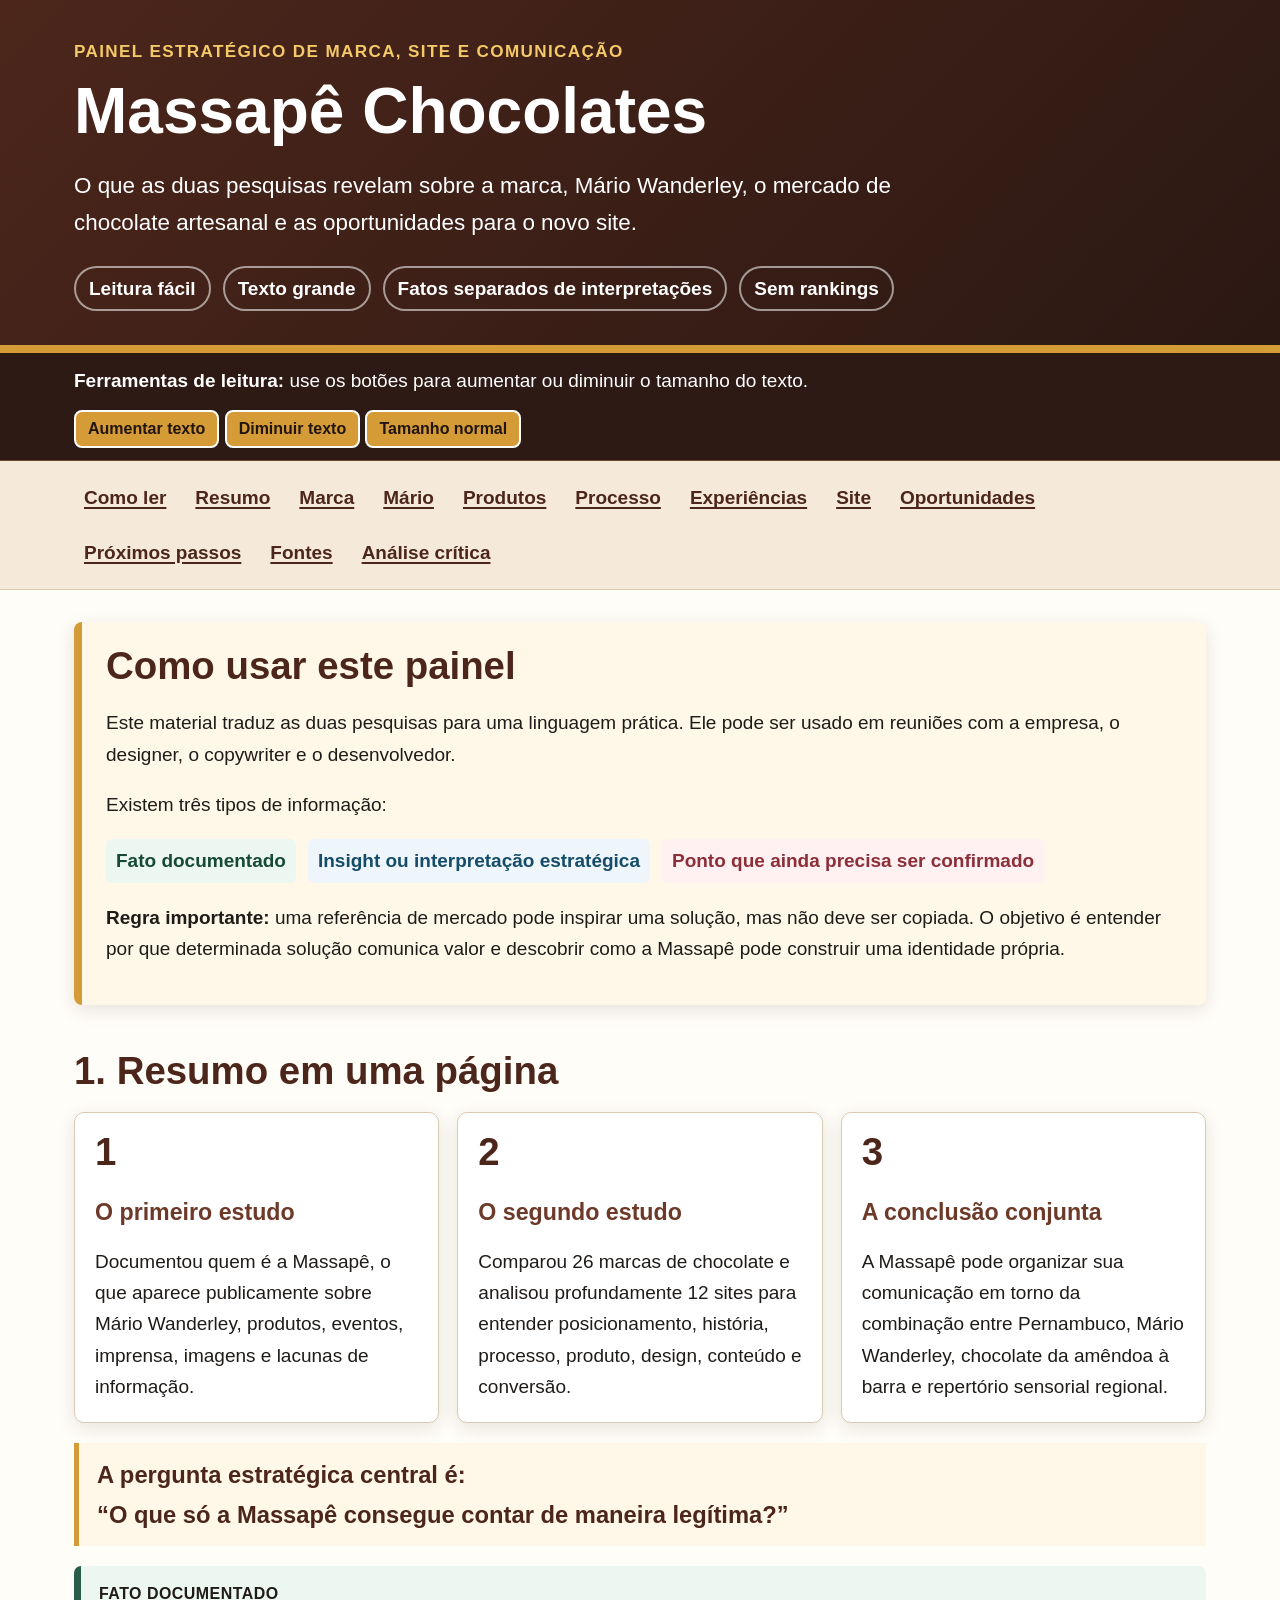
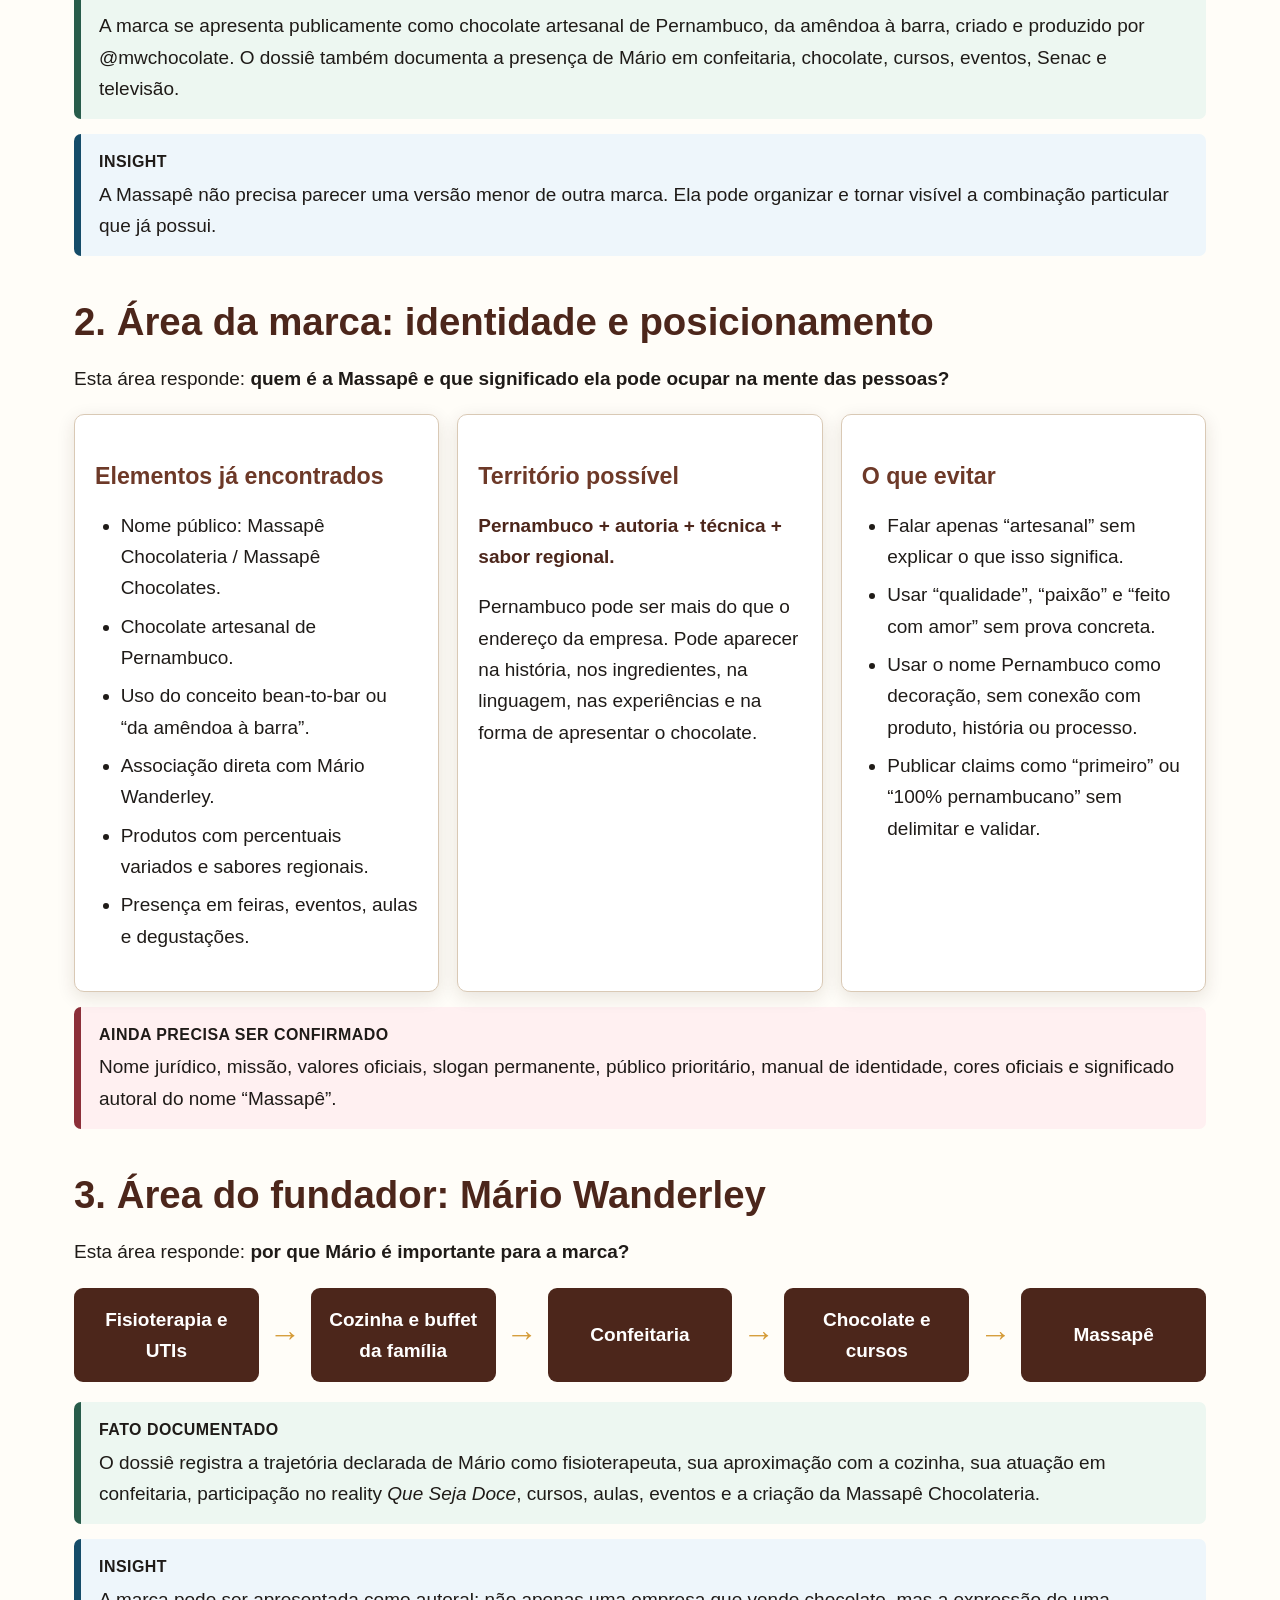
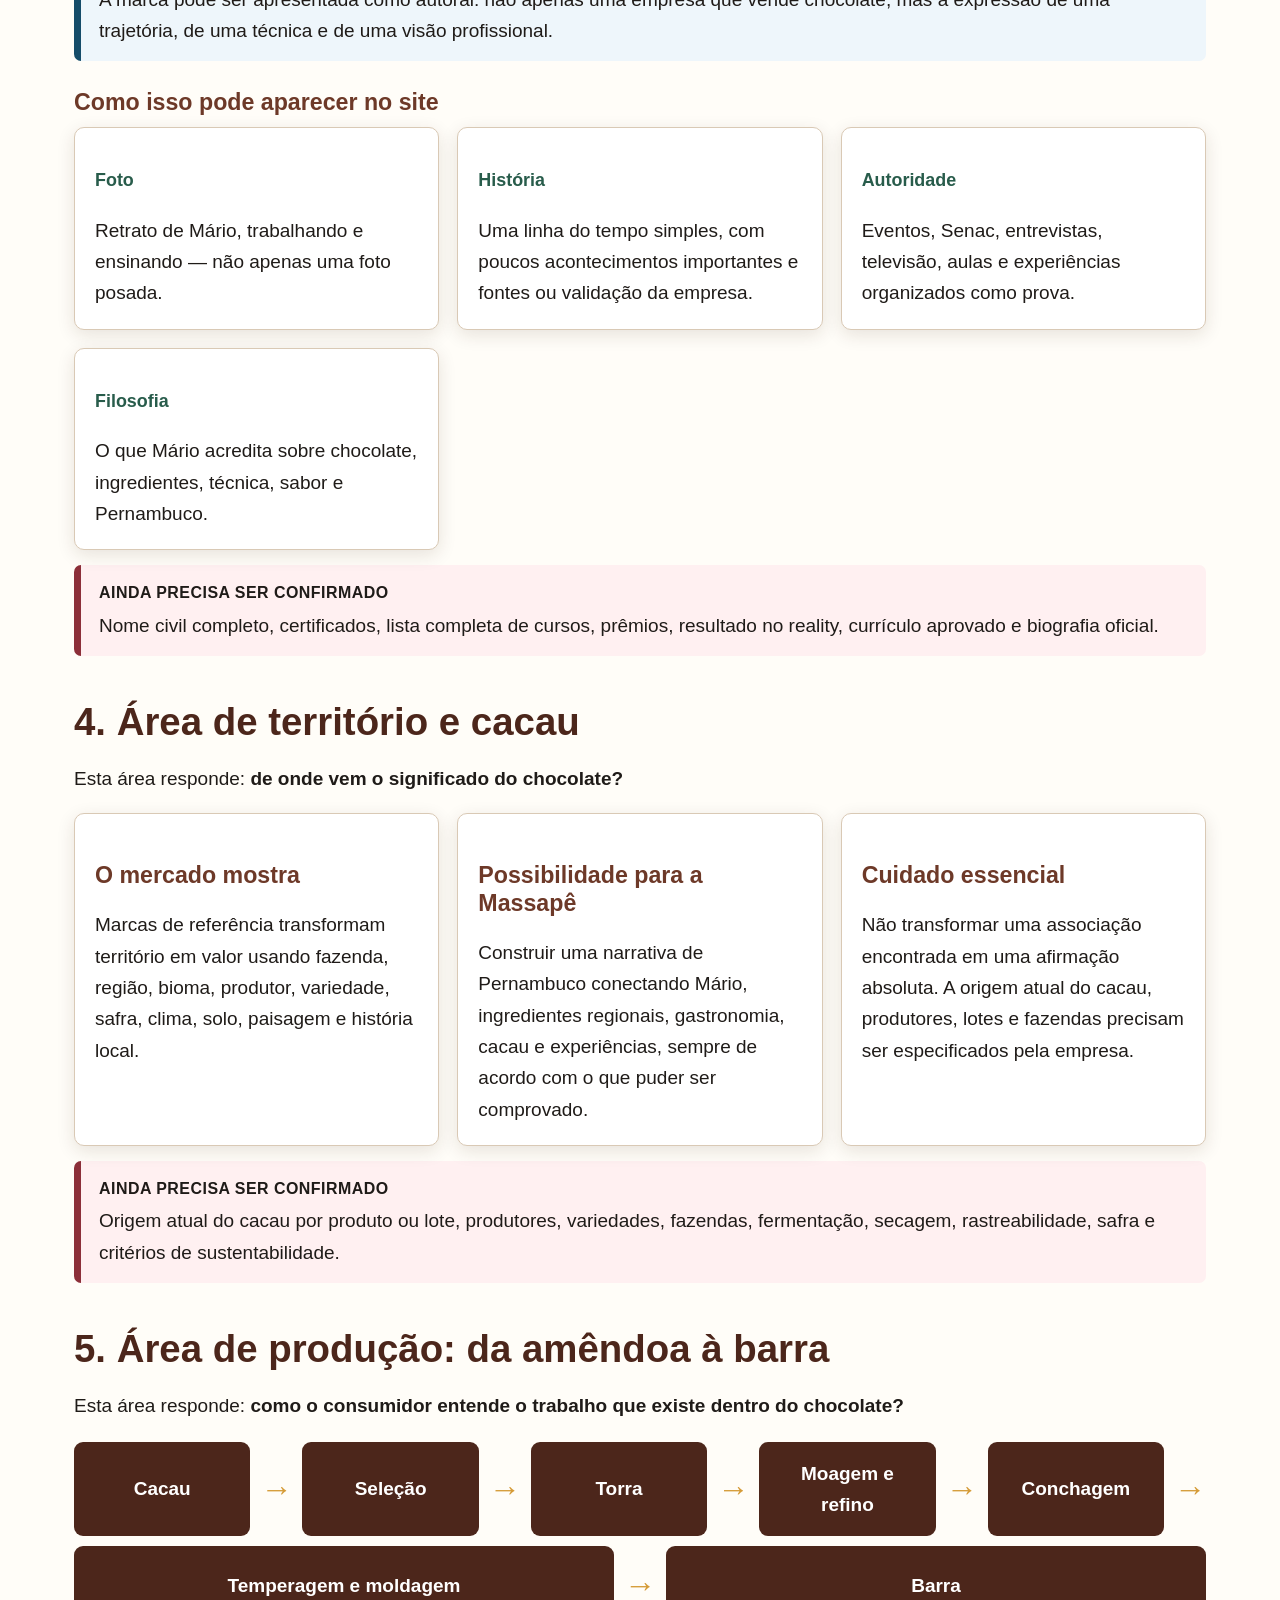
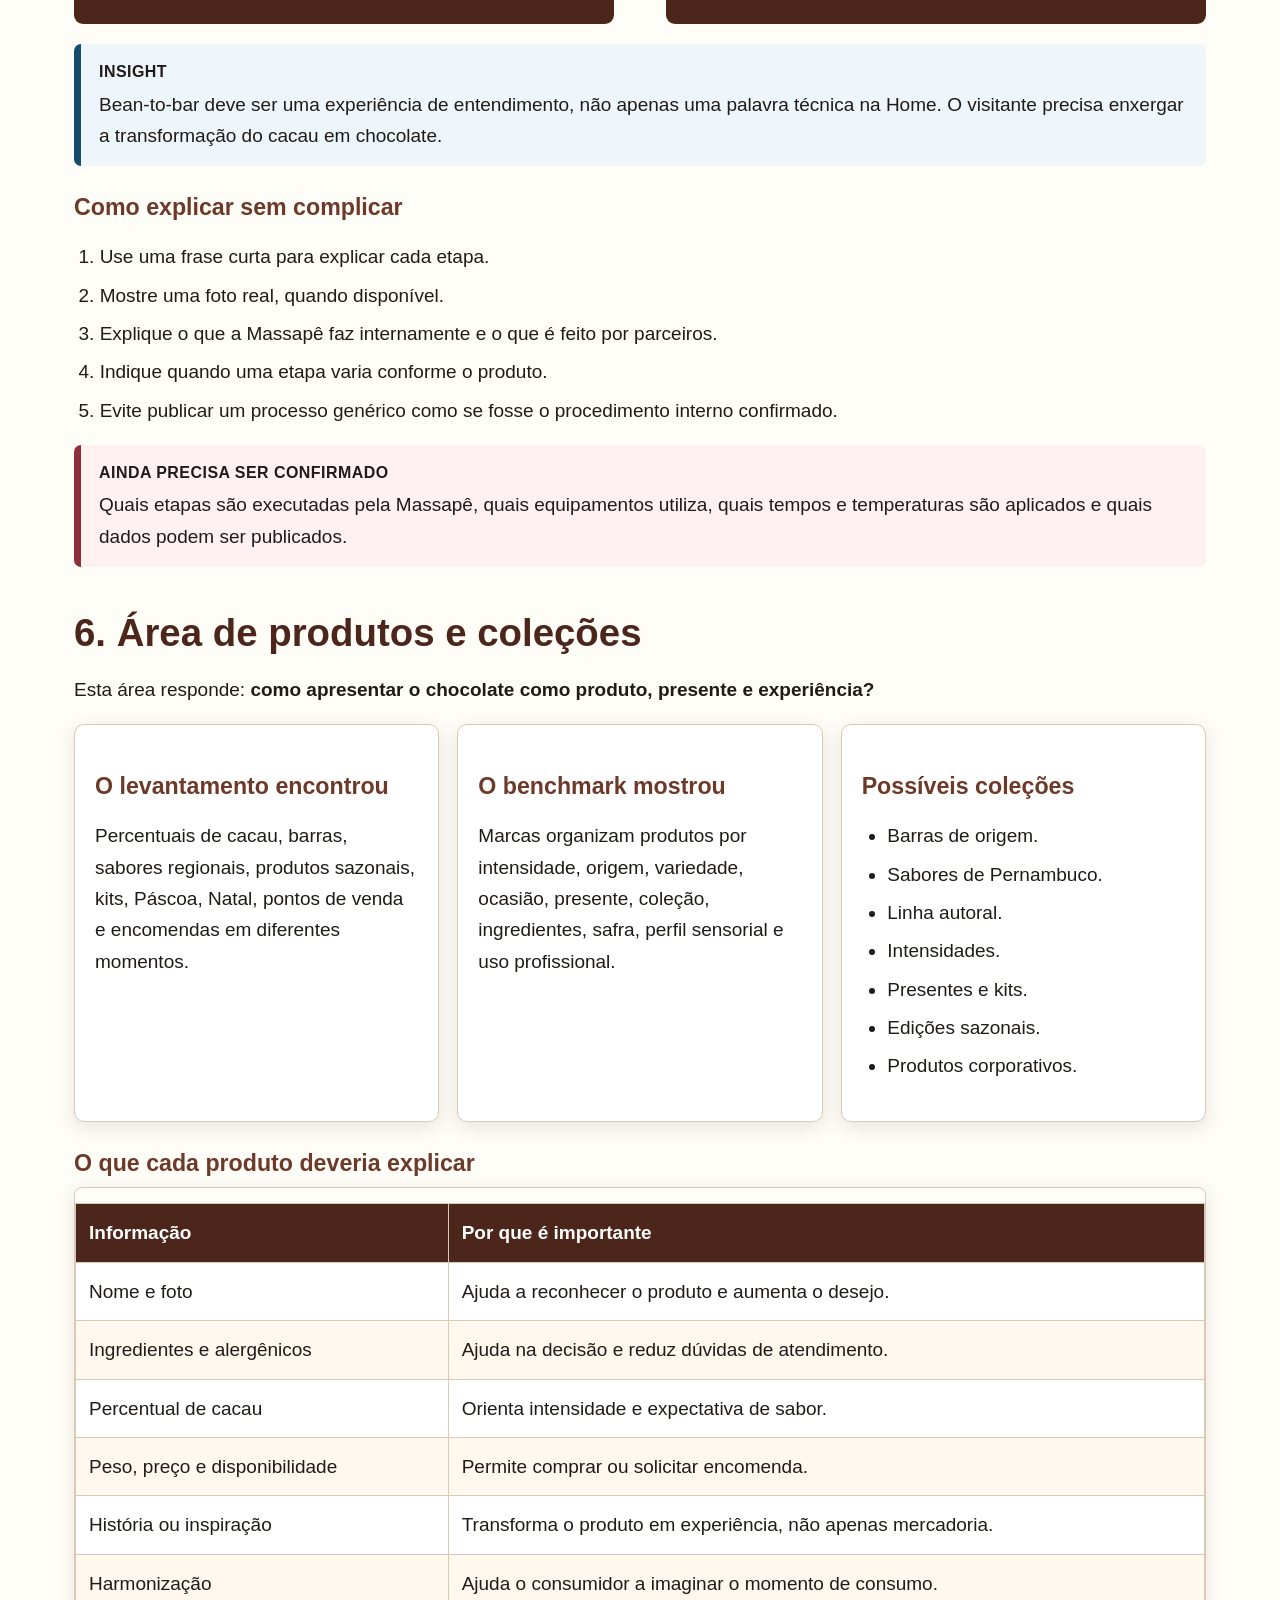
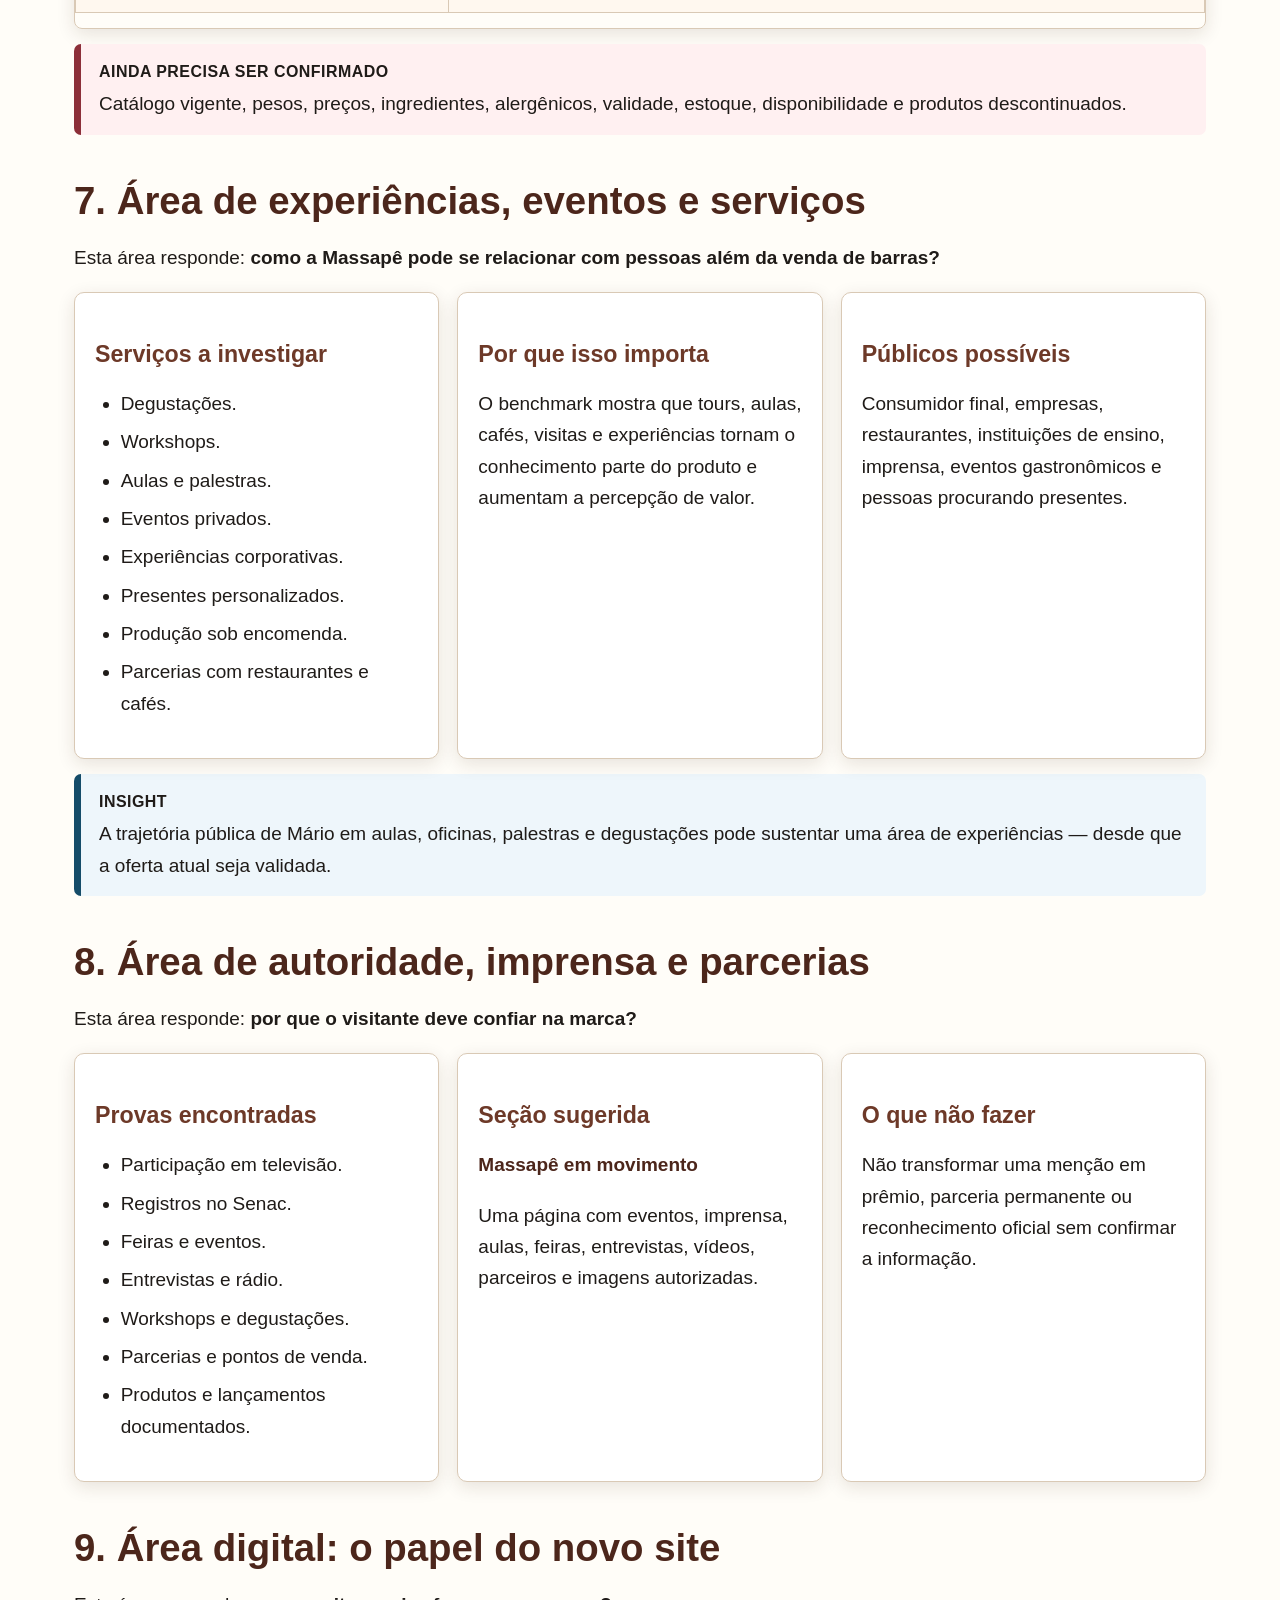
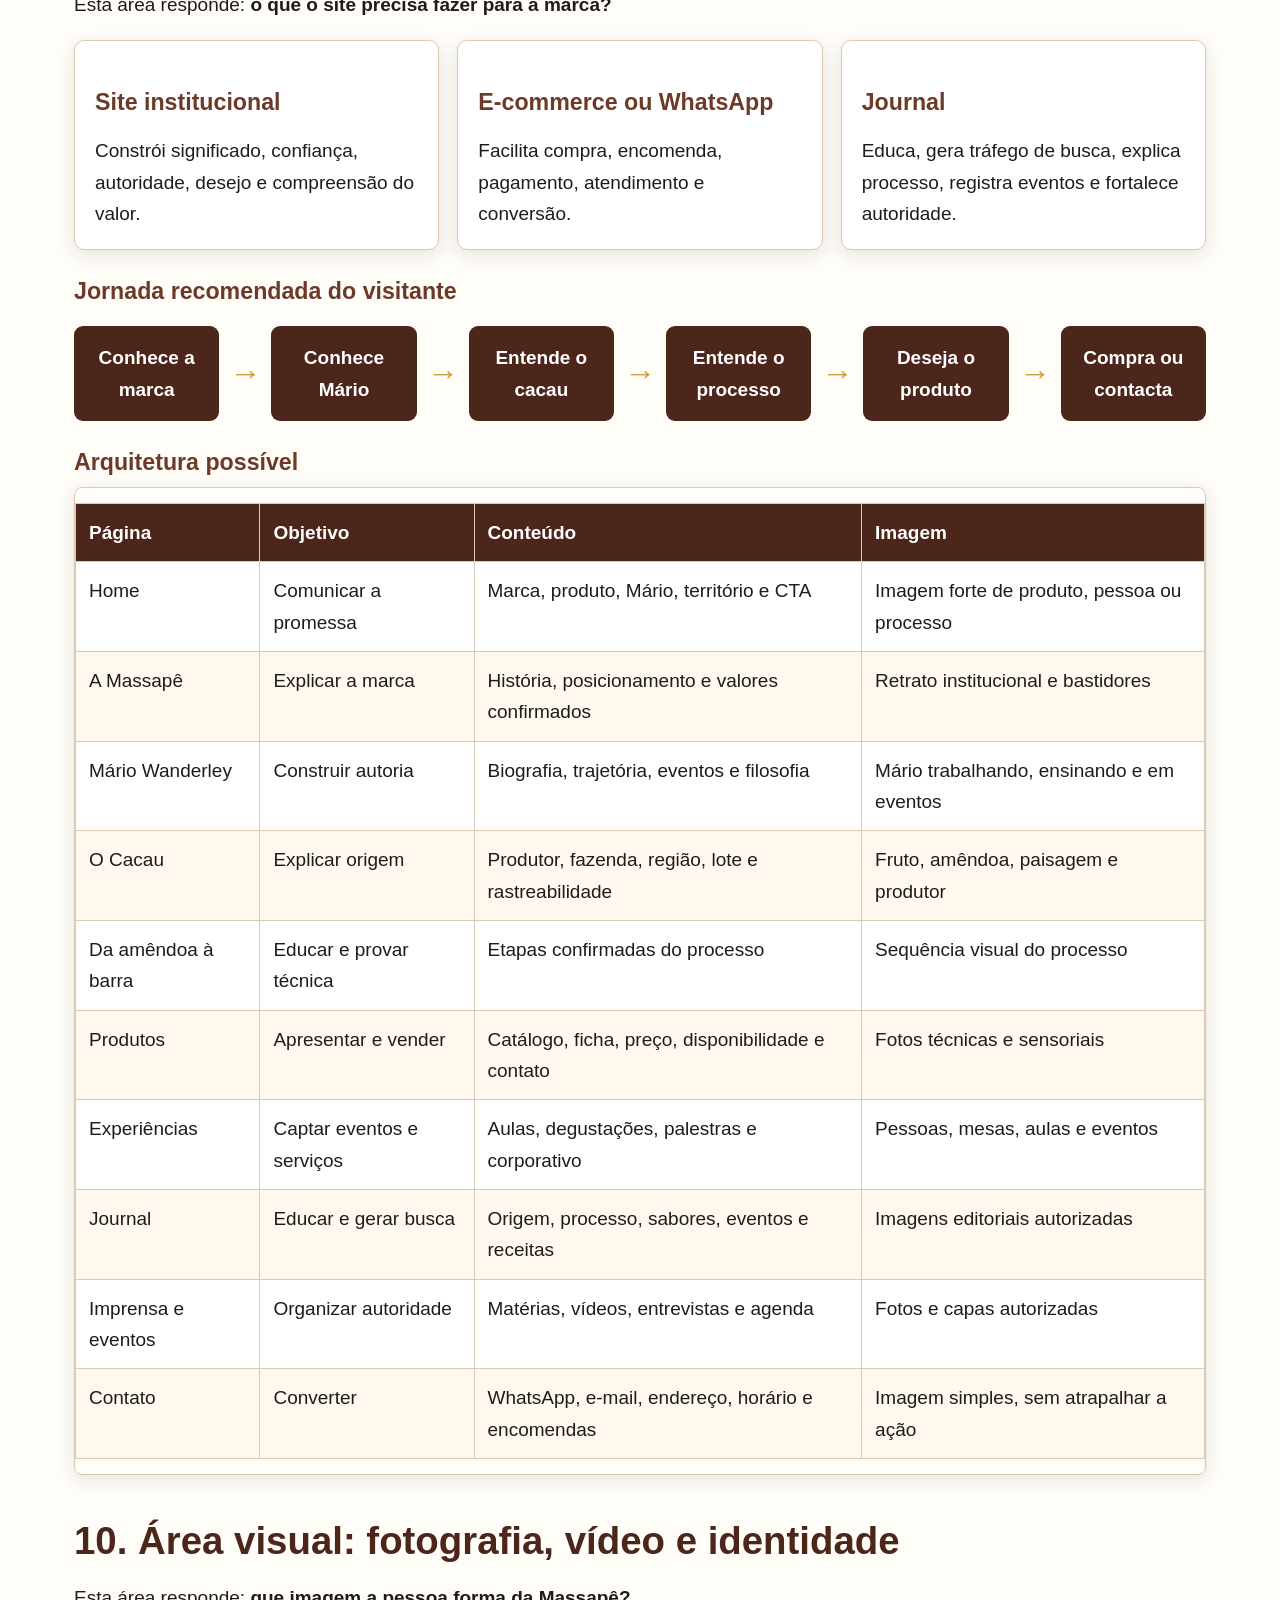
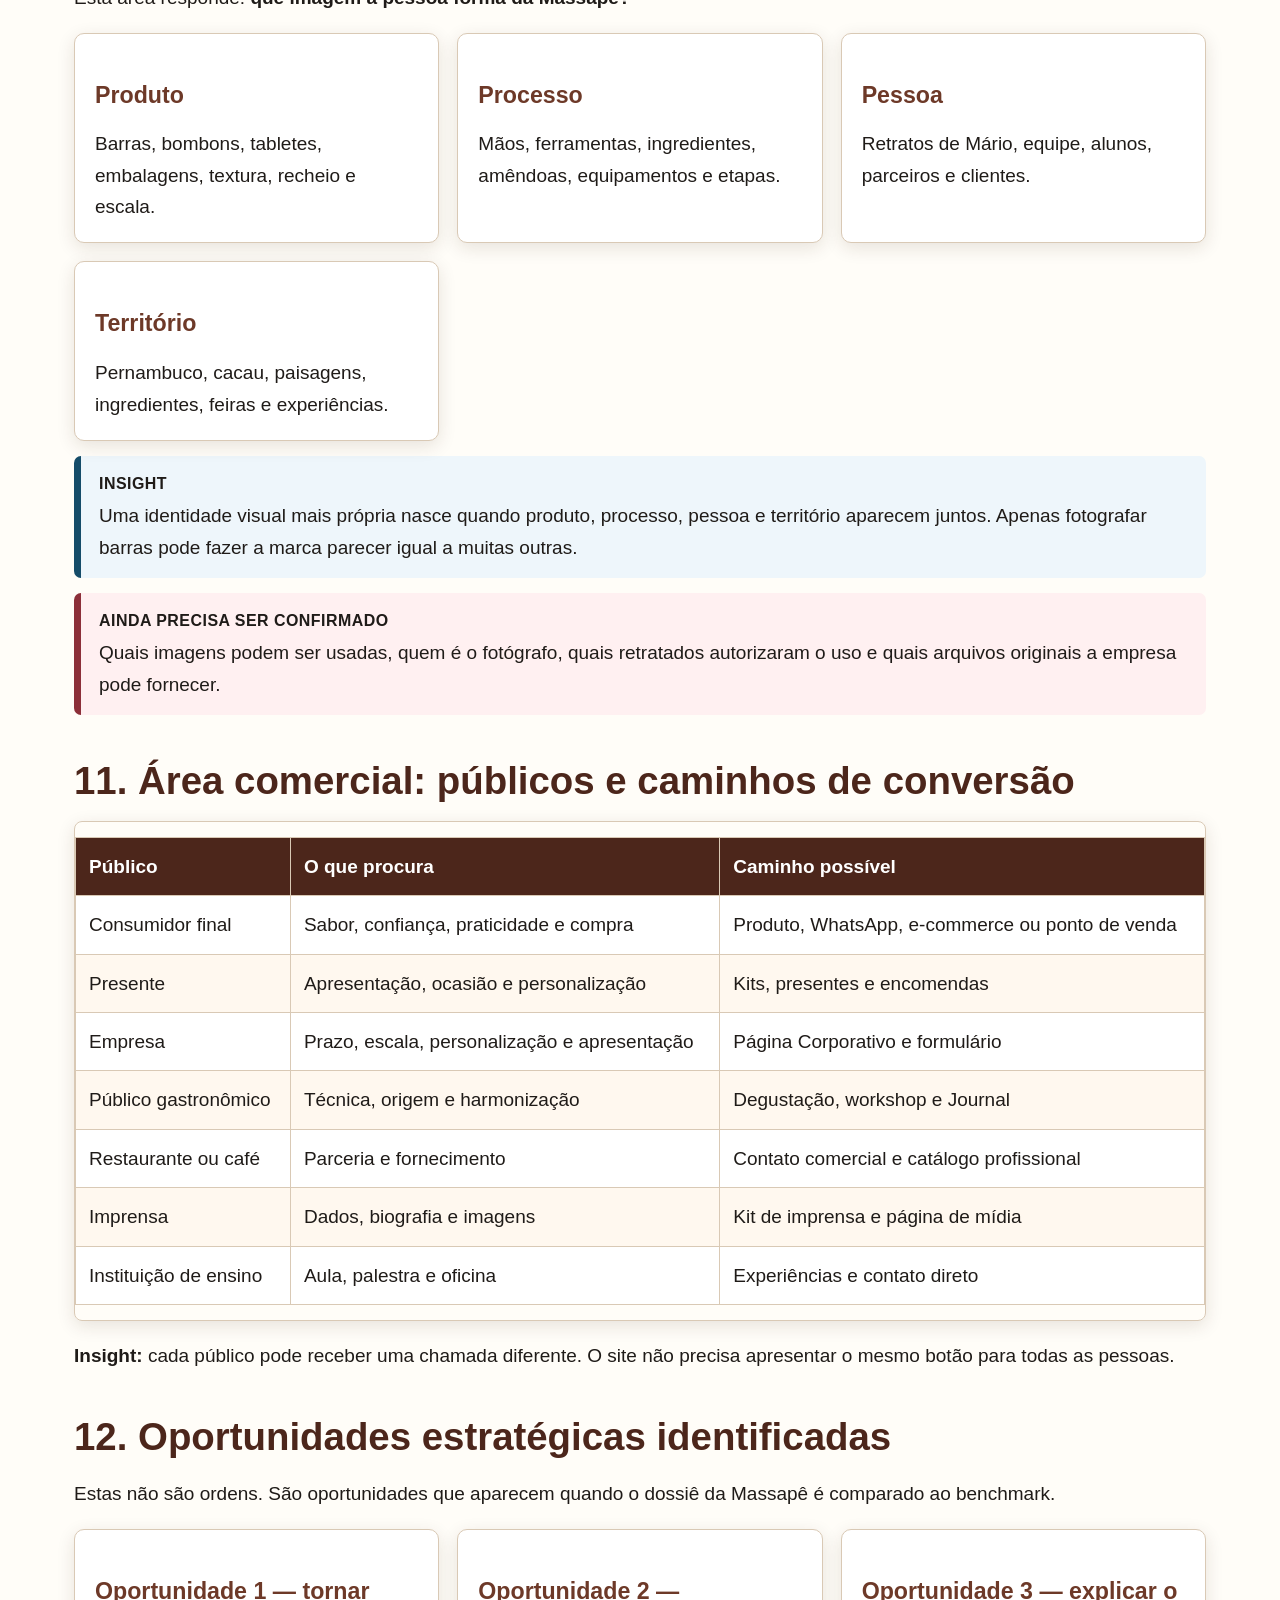
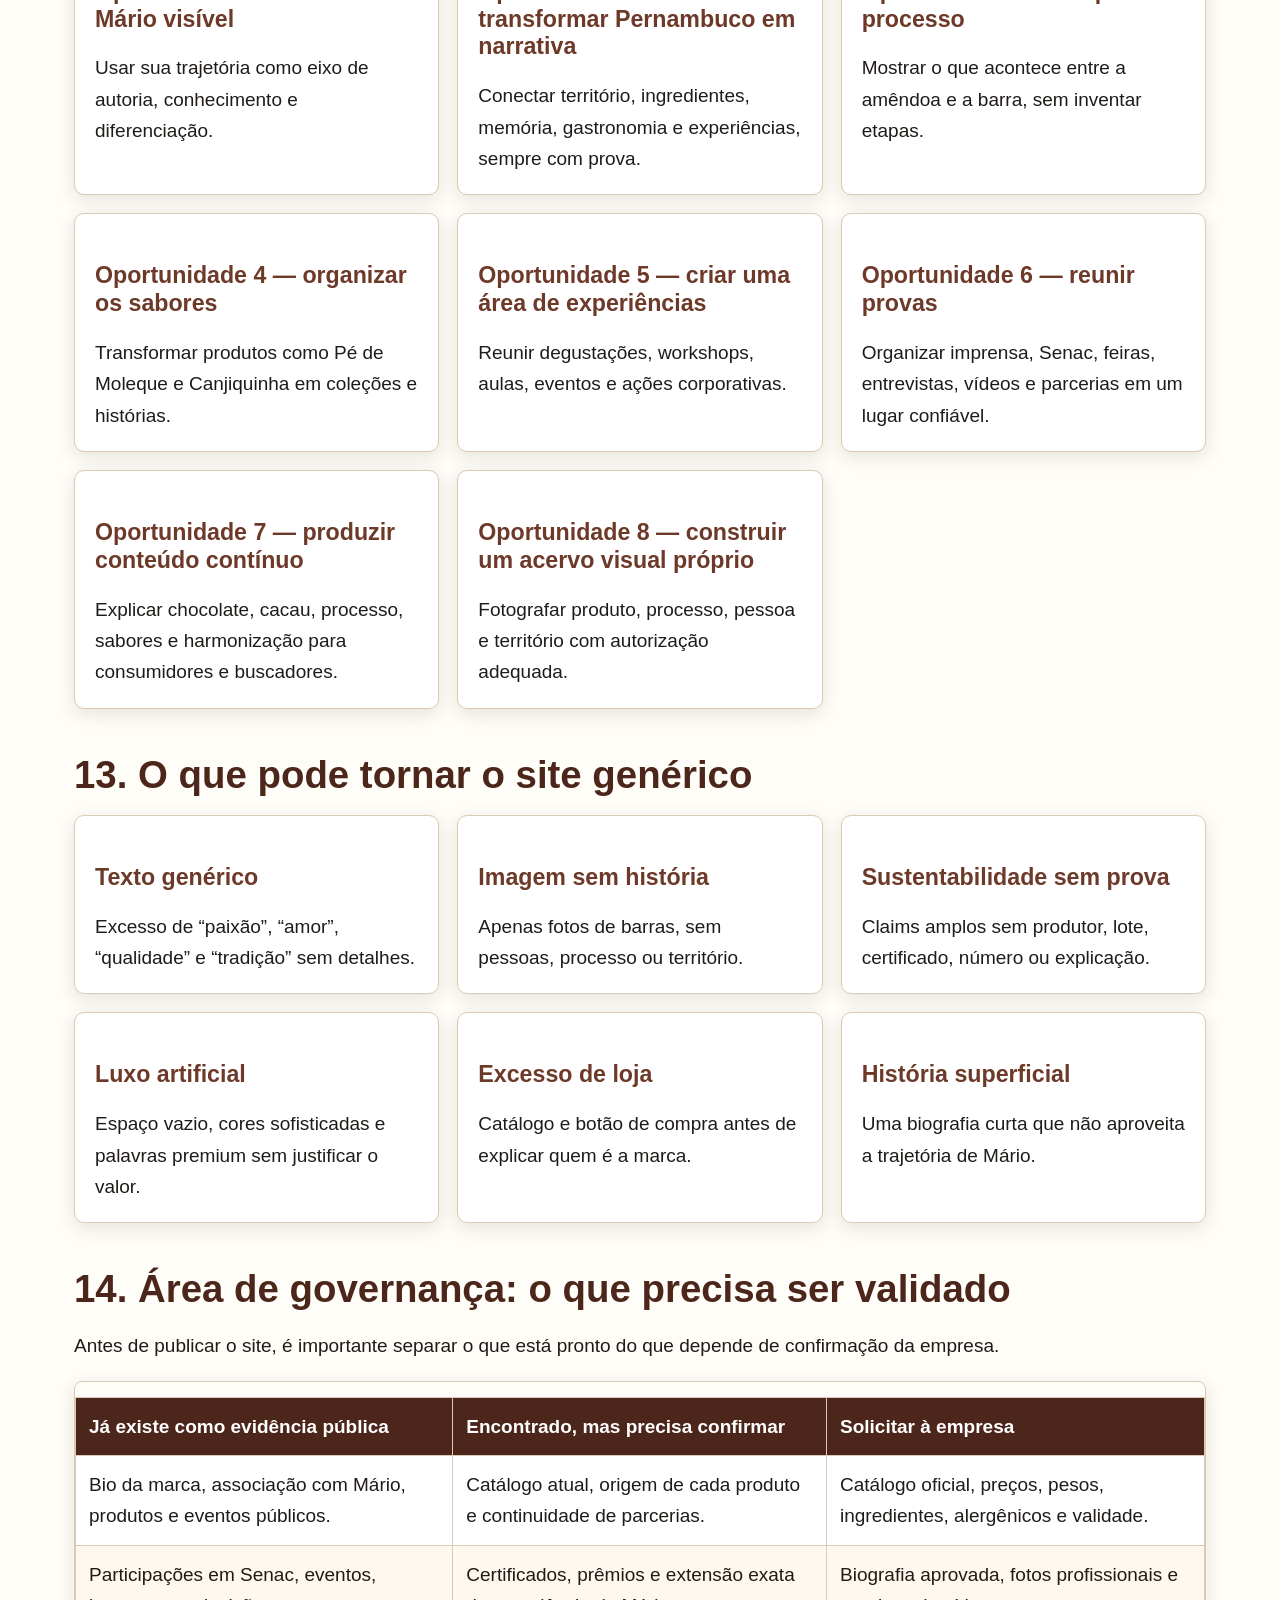
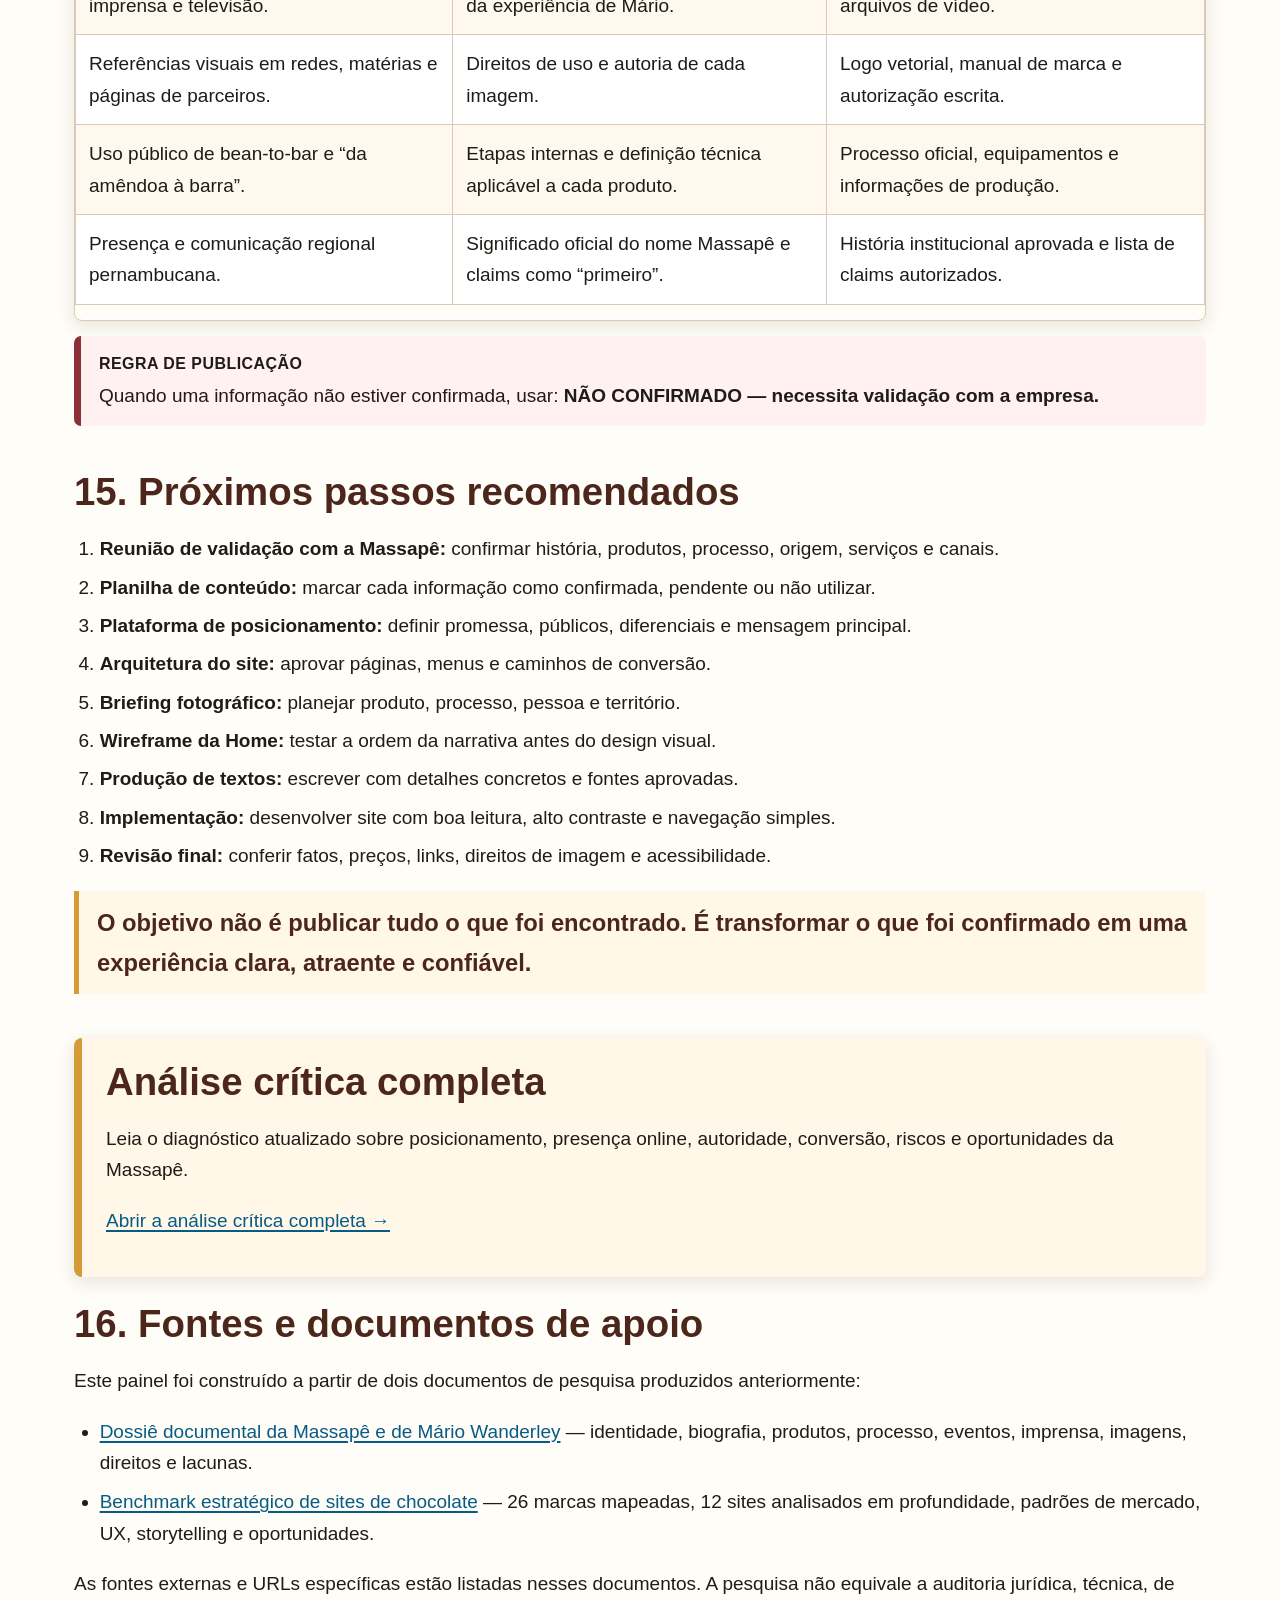
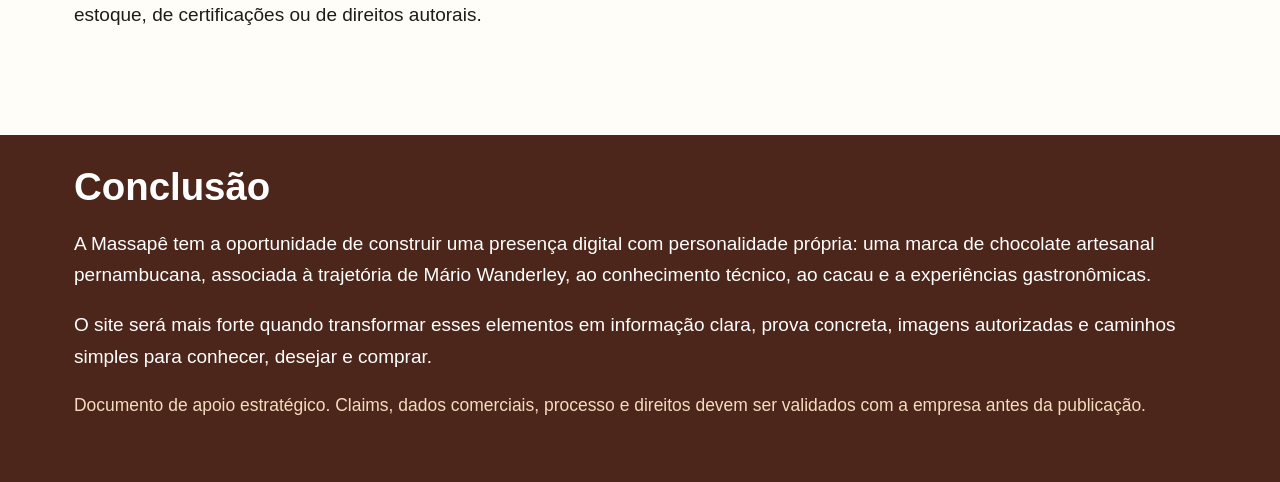
==== commit 335b905a: "Atualiza site: adiciona análise crítica de posicionamento online Co-Authored-By: Claude Opus 5.5 <no" ====
--- a/index.html
+++ b/index.html
@@ -81,7 +81,7 @@
 </header>
 <div class="tools"><div class="wrap"><span><strong>Ferramentas de leitura:</strong> use os botões para aumentar ou diminuir o tamanho do texto.</span><span><button id="increase" type="button">Aumentar texto</button> <button id="decrease" type="button">Diminuir texto</button> <button id="reset" type="button">Tamanho normal</button></span></div></div>
 <nav aria-label="Navegação principal"><div class="wrap">
-  <a href="#como-ler">Como ler</a><a href="#resumo">Resumo</a><a href="#marca">Marca</a><a href="#mario">Mário</a><a href="#produto">Produtos</a><a href="#processo">Processo</a><a href="#experiencias">Experiências</a><a href="#site">Site</a><a href="#oportunidades">Oportunidades</a><a href="#proximos">Próximos passos</a><a href="#fontes">Fontes</a>
+  <a href="#como-ler">Como ler</a><a href="#resumo">Resumo</a><a href="#marca">Marca</a><a href="#mario">Mário</a><a href="#produto">Produtos</a><a href="#processo">Processo</a><a href="#experiencias">Experiências</a><a href="#site">Site</a><a href="#oportunidades">Oportunidades</a><a href="#proximos">Próximos passos</a><a href="#fontes">Fontes</a><a href="analise-critica-massape-posicionamento-online.html">Análise crítica</a>
 </div></nav>
 <main id="conteudo"><div class="wrap">
 <section id="como-ler">
@@ -123,7 +123,7 @@
 
 <section id="proximos"><h2>15. Próximos passos recomendados</h2><ol><li><strong>Reunião de validação com a Massapê:</strong> confirmar história, produtos, processo, origem, serviços e canais.</li><li><strong>Planilha de conteúdo:</strong> marcar cada informação como confirmada, pendente ou não utilizar.</li><li><strong>Plataforma de posicionamento:</strong> definir promessa, públicos, diferenciais e mensagem principal.</li><li><strong>Arquitetura do site:</strong> aprovar páginas, menus e caminhos de conversão.</li><li><strong>Briefing fotográfico:</strong> planejar produto, processo, pessoa e território.</li><li><strong>Wireframe da Home:</strong> testar a ordem da narrativa antes do design visual.</li><li><strong>Produção de textos:</strong> escrever com detalhes concretos e fontes aprovadas.</li><li><strong>Implementação:</strong> desenvolver site com boa leitura, alto contraste e navegação simples.</li><li><strong>Revisão final:</strong> conferir fatos, preços, links, direitos de imagem e acessibilidade.</li></ol><div class="quote">O objetivo não é publicar tudo o que foi encontrado. É transformar o que foi confirmado em uma experiência clara, atraente e confiável.</div></section>
 
-<section id="fontes"><h2>16. Fontes e documentos de apoio</h2><p>Este painel foi construído a partir de dois documentos de pesquisa produzidos anteriormente:</p><ul class="source-list"><li><a href="dossie-massape-mario-wanderley.html">Dossiê documental da Massapê e de Mário Wanderley</a> — identidade, biografia, produtos, processo, eventos, imprensa, imagens, direitos e lacunas.</li><li><a href="benchmark-sites-chocolate-massape-mario-wanderley.html">Benchmark estratégico de sites de chocolate</a> — 26 marcas mapeadas, 12 sites analisados em profundidade, padrões de mercado, UX, storytelling e oportunidades.</li></ul><p>As fontes externas e URLs específicas estão listadas nesses documentos. A pesquisa não equivale a auditoria jurídica, técnica, de estoque, de certificações ou de direitos autorais.</p></section>
+<section id="fontes"><div class="intro"><h2>Análise crítica completa</h2><p>Leia o diagnóstico atualizado sobre posicionamento, presença online, autoridade, conversão, riscos e oportunidades da Massapê.</p><p><a href="analise-critica-massape-posicionamento-online.html">Abrir a análise crítica completa →</a></p></div><h2>16. Fontes e documentos de apoio</h2><p>Este painel foi construído a partir de dois documentos de pesquisa produzidos anteriormente:</p><ul class="source-list"><li><a href="dossie-massape-mario-wanderley.html">Dossiê documental da Massapê e de Mário Wanderley</a> — identidade, biografia, produtos, processo, eventos, imprensa, imagens, direitos e lacunas.</li><li><a href="benchmark-sites-chocolate-massape-mario-wanderley.html">Benchmark estratégico de sites de chocolate</a> — 26 marcas mapeadas, 12 sites analisados em profundidade, padrões de mercado, UX, storytelling e oportunidades.</li></ul><p>As fontes externas e URLs específicas estão listadas nesses documentos. A pesquisa não equivale a auditoria jurídica, técnica, de estoque, de certificações ou de direitos autorais.</p></section>
 </div></main>
 <footer><div class="wrap"><h2 style="color:#fff">Conclusão</h2><p>A Massapê tem a oportunidade de construir uma presença digital com personalidade própria: uma marca de chocolate artesanal pernambucana, associada à trajetória de Mário Wanderley, ao conhecimento técnico, ao cacau e a experiências gastronômicas.</p><p>O site será mais forte quando transformar esses elementos em informação clara, prova concreta, imagens autorizadas e caminhos simples para conhecer, desejar e comprar.</p><p class="small" style="color:#f4dcc0">Documento de apoio estratégico. Claims, dados comerciais, processo e direitos devem ser validados com a empresa antes da publicação.</p></div></footer>
 <script>
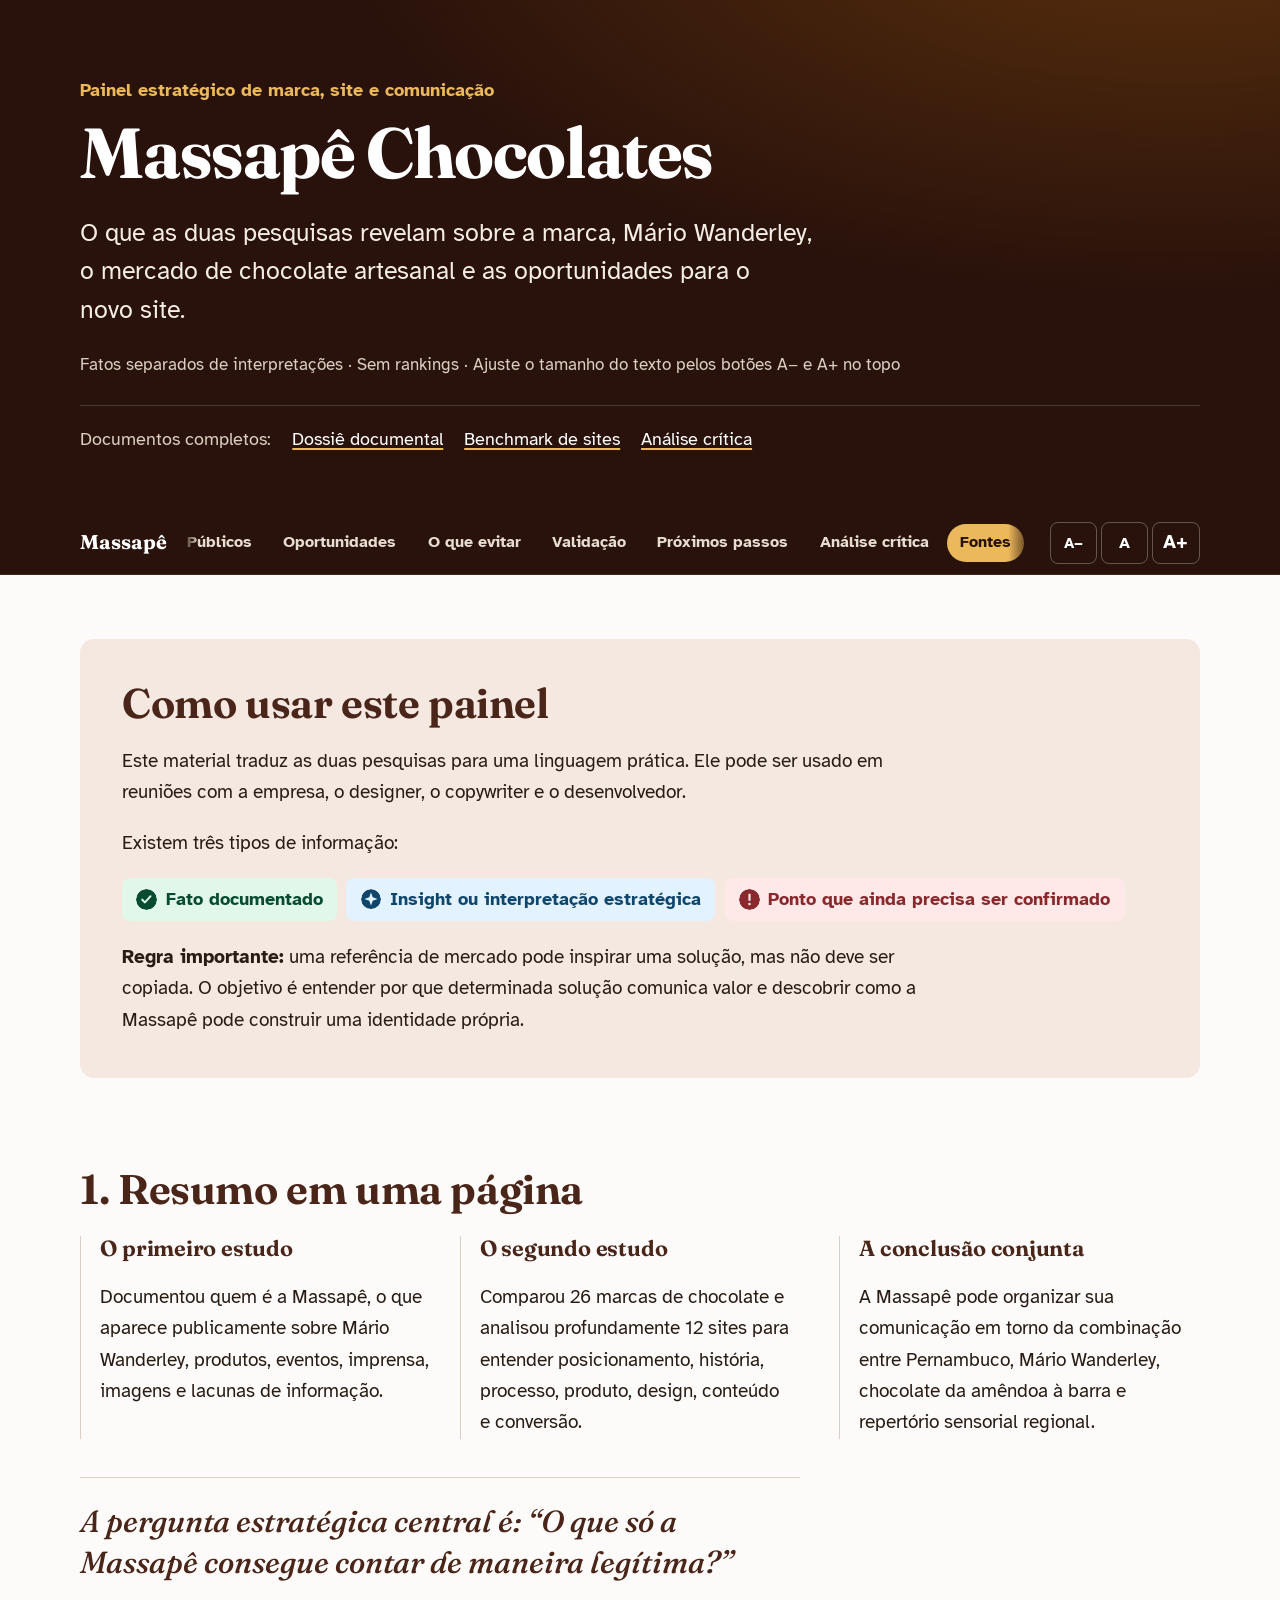
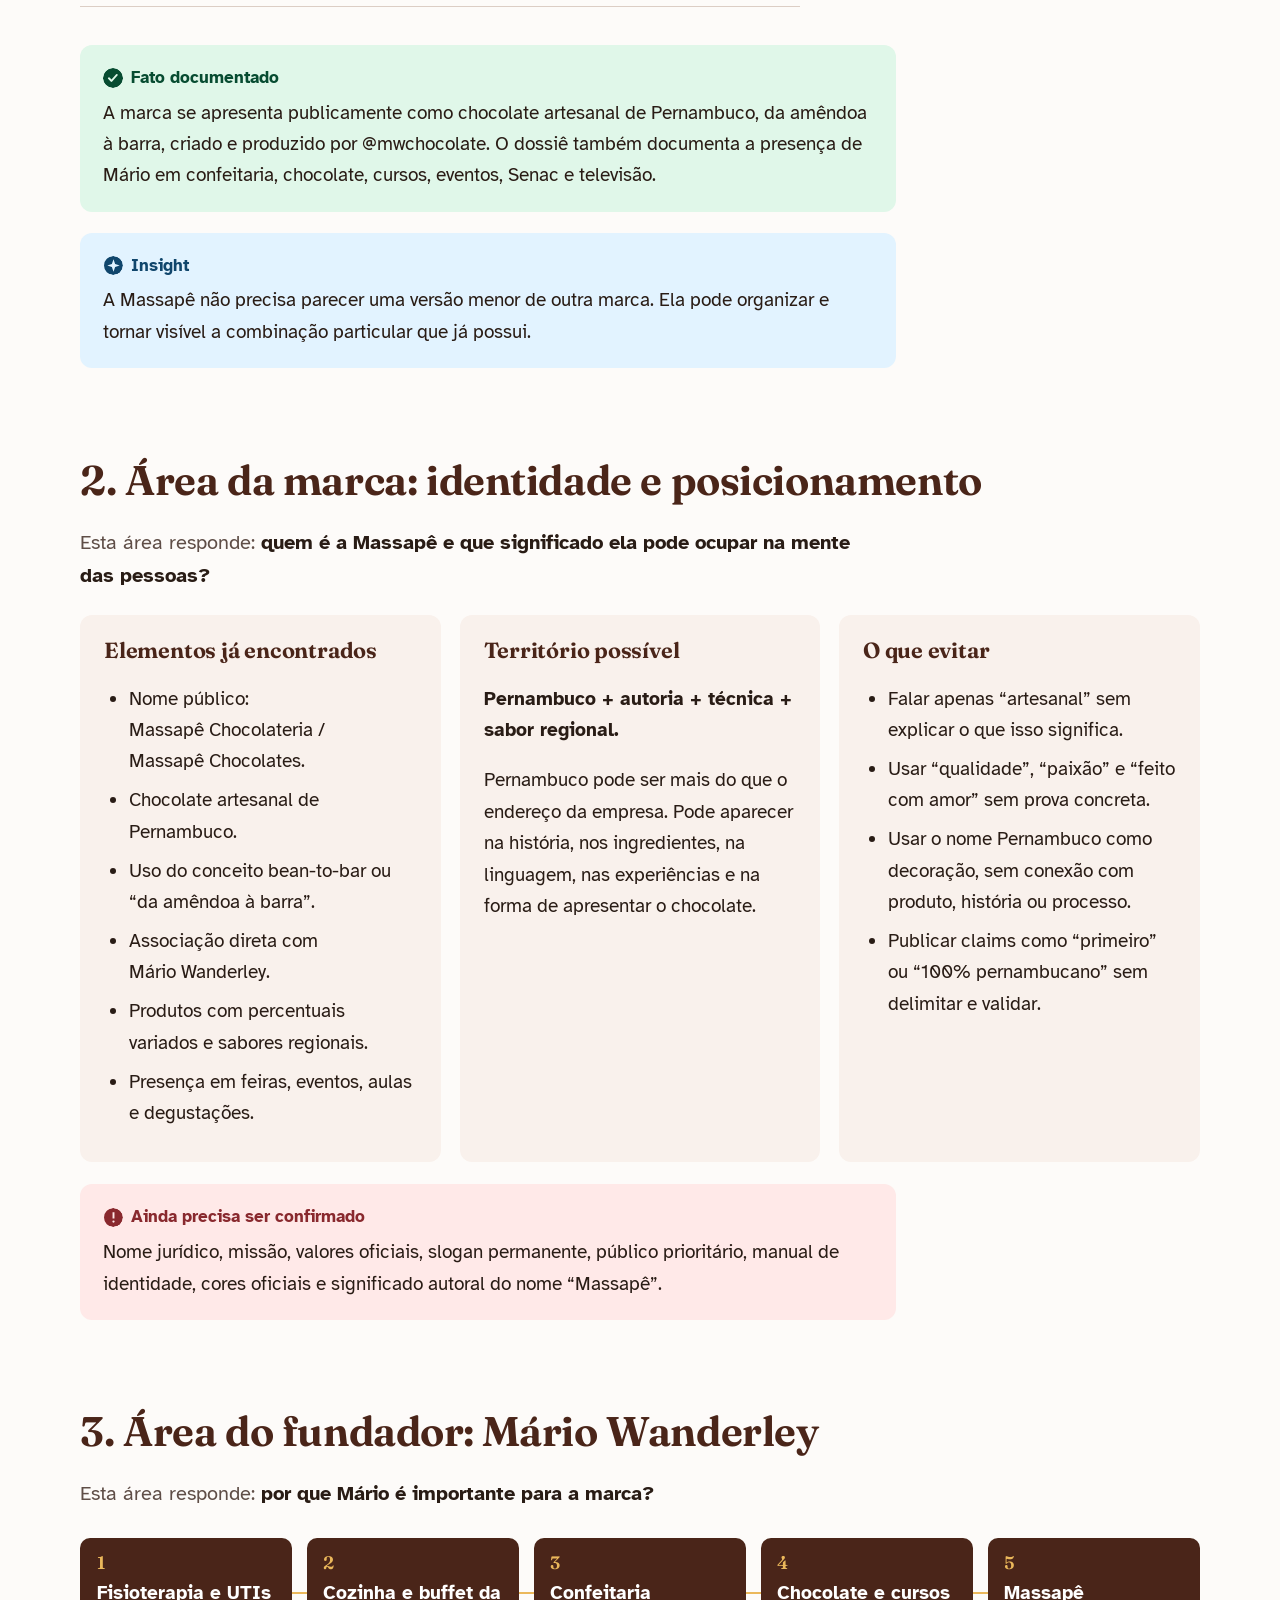
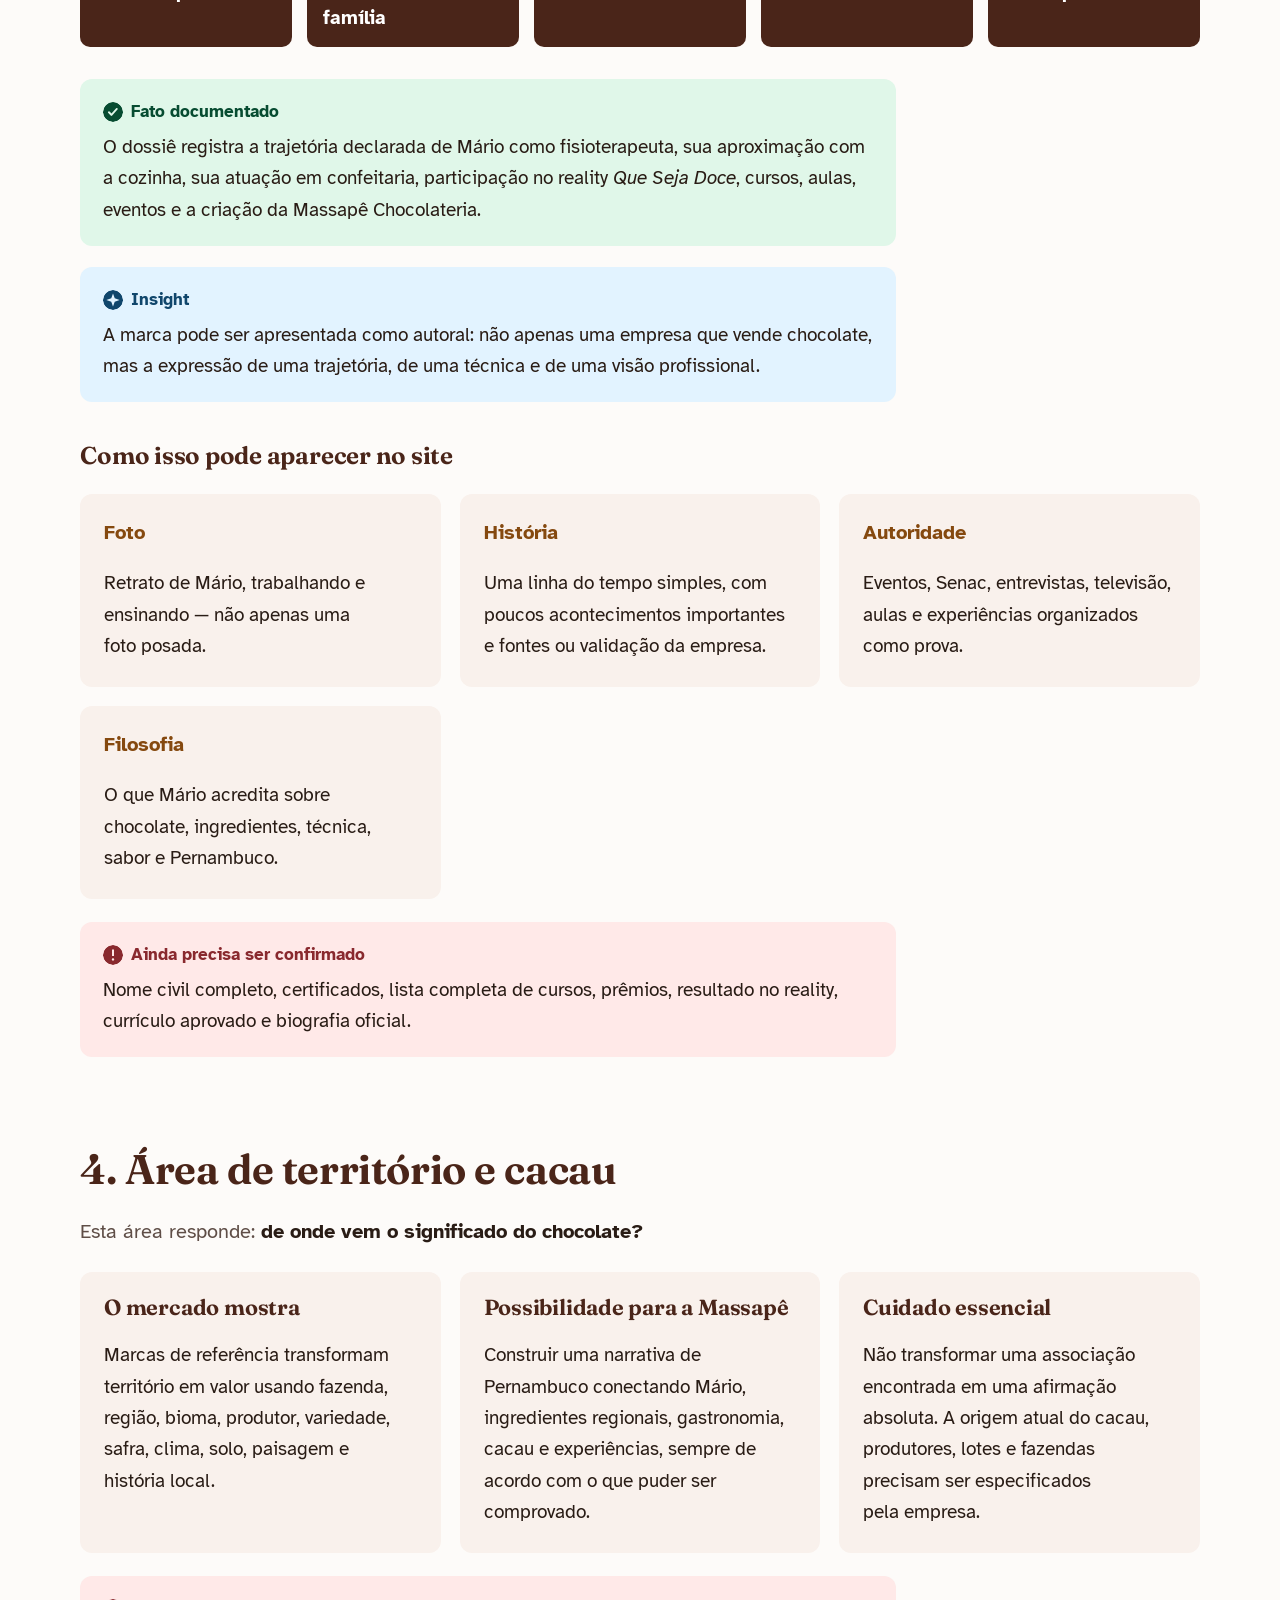
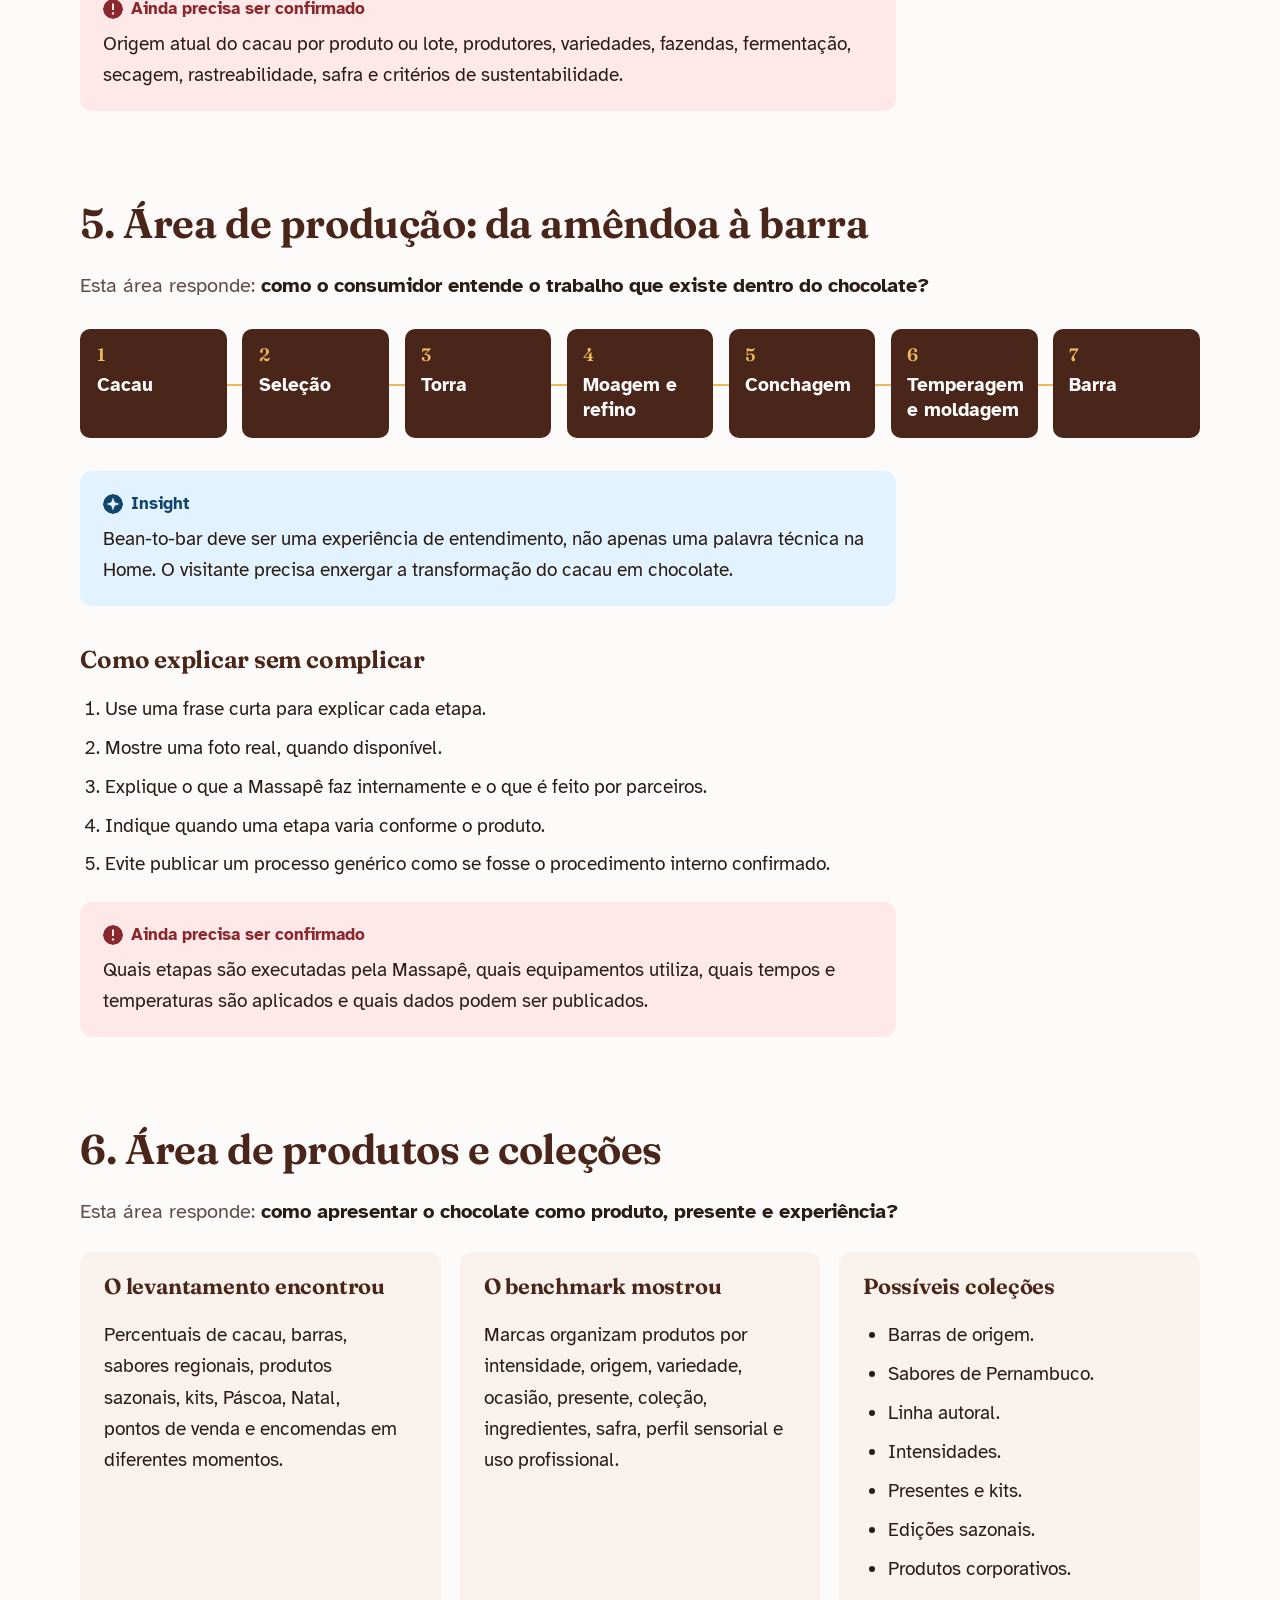
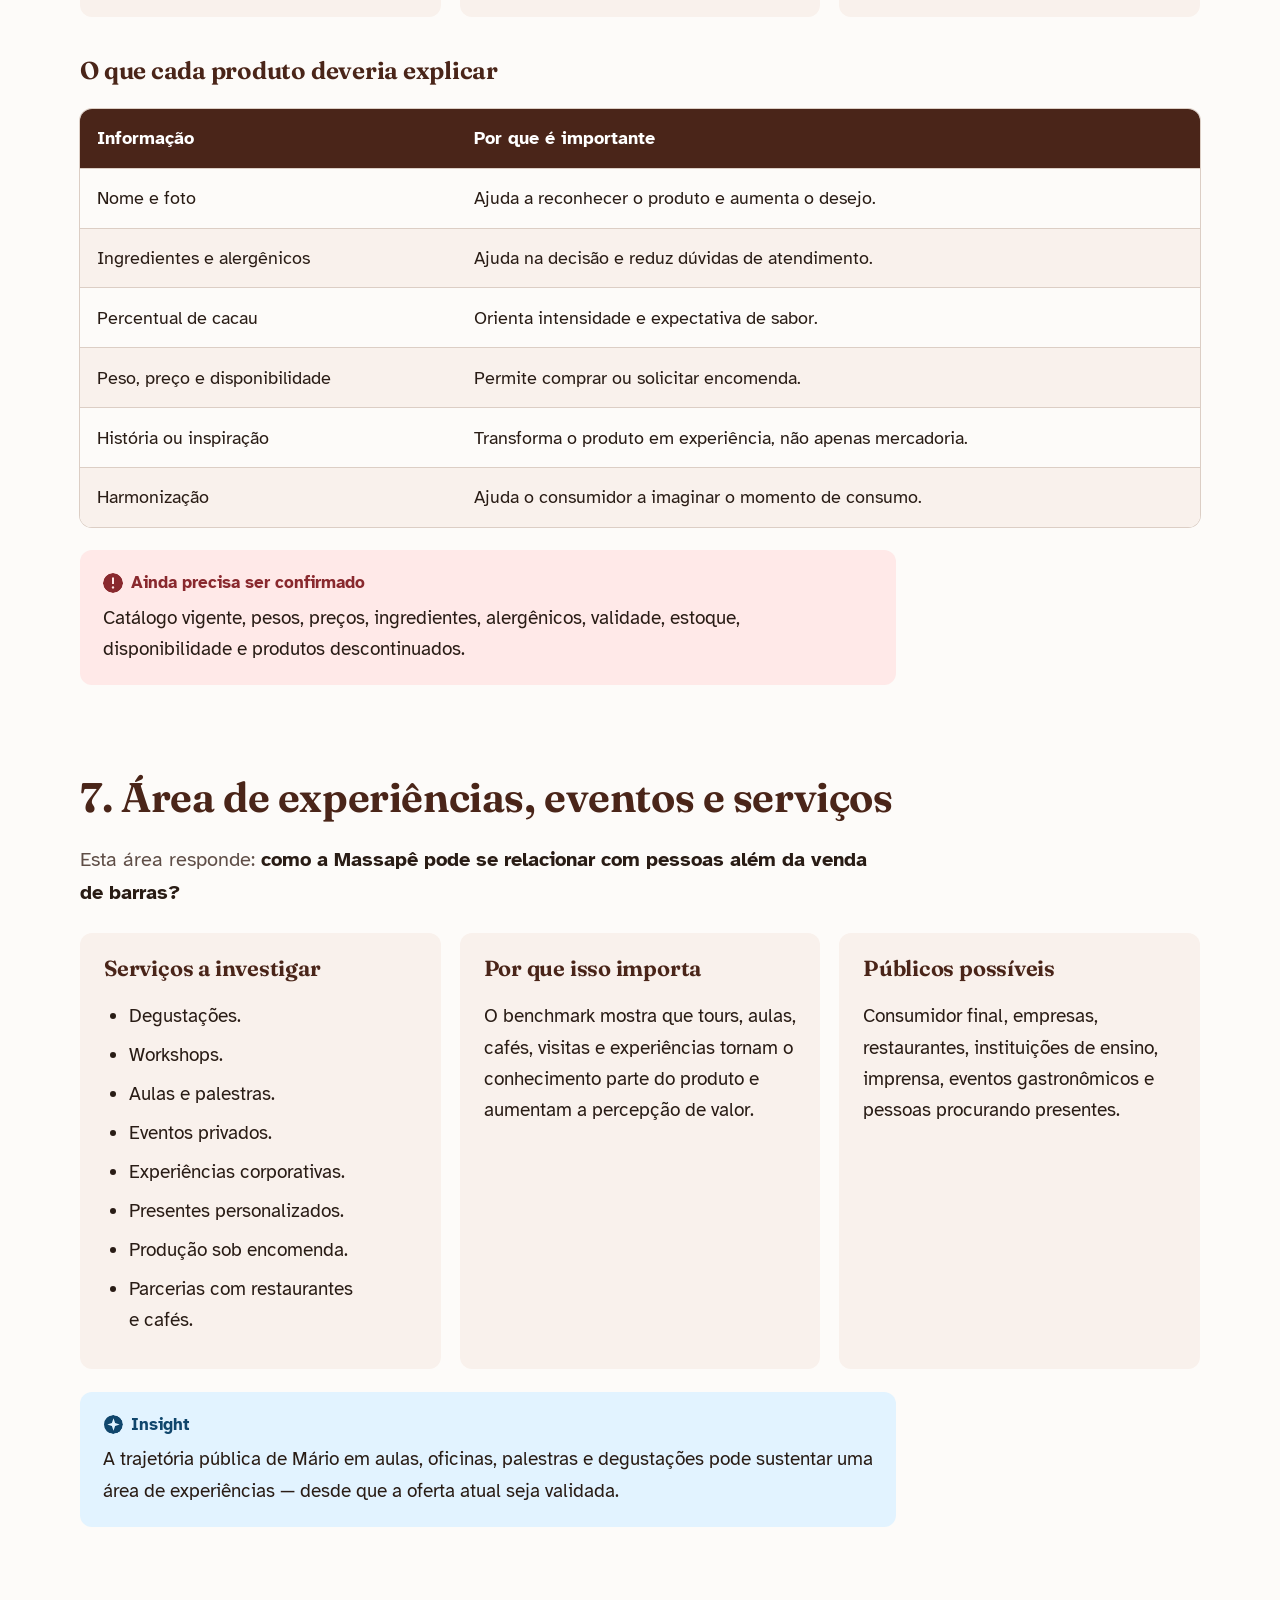
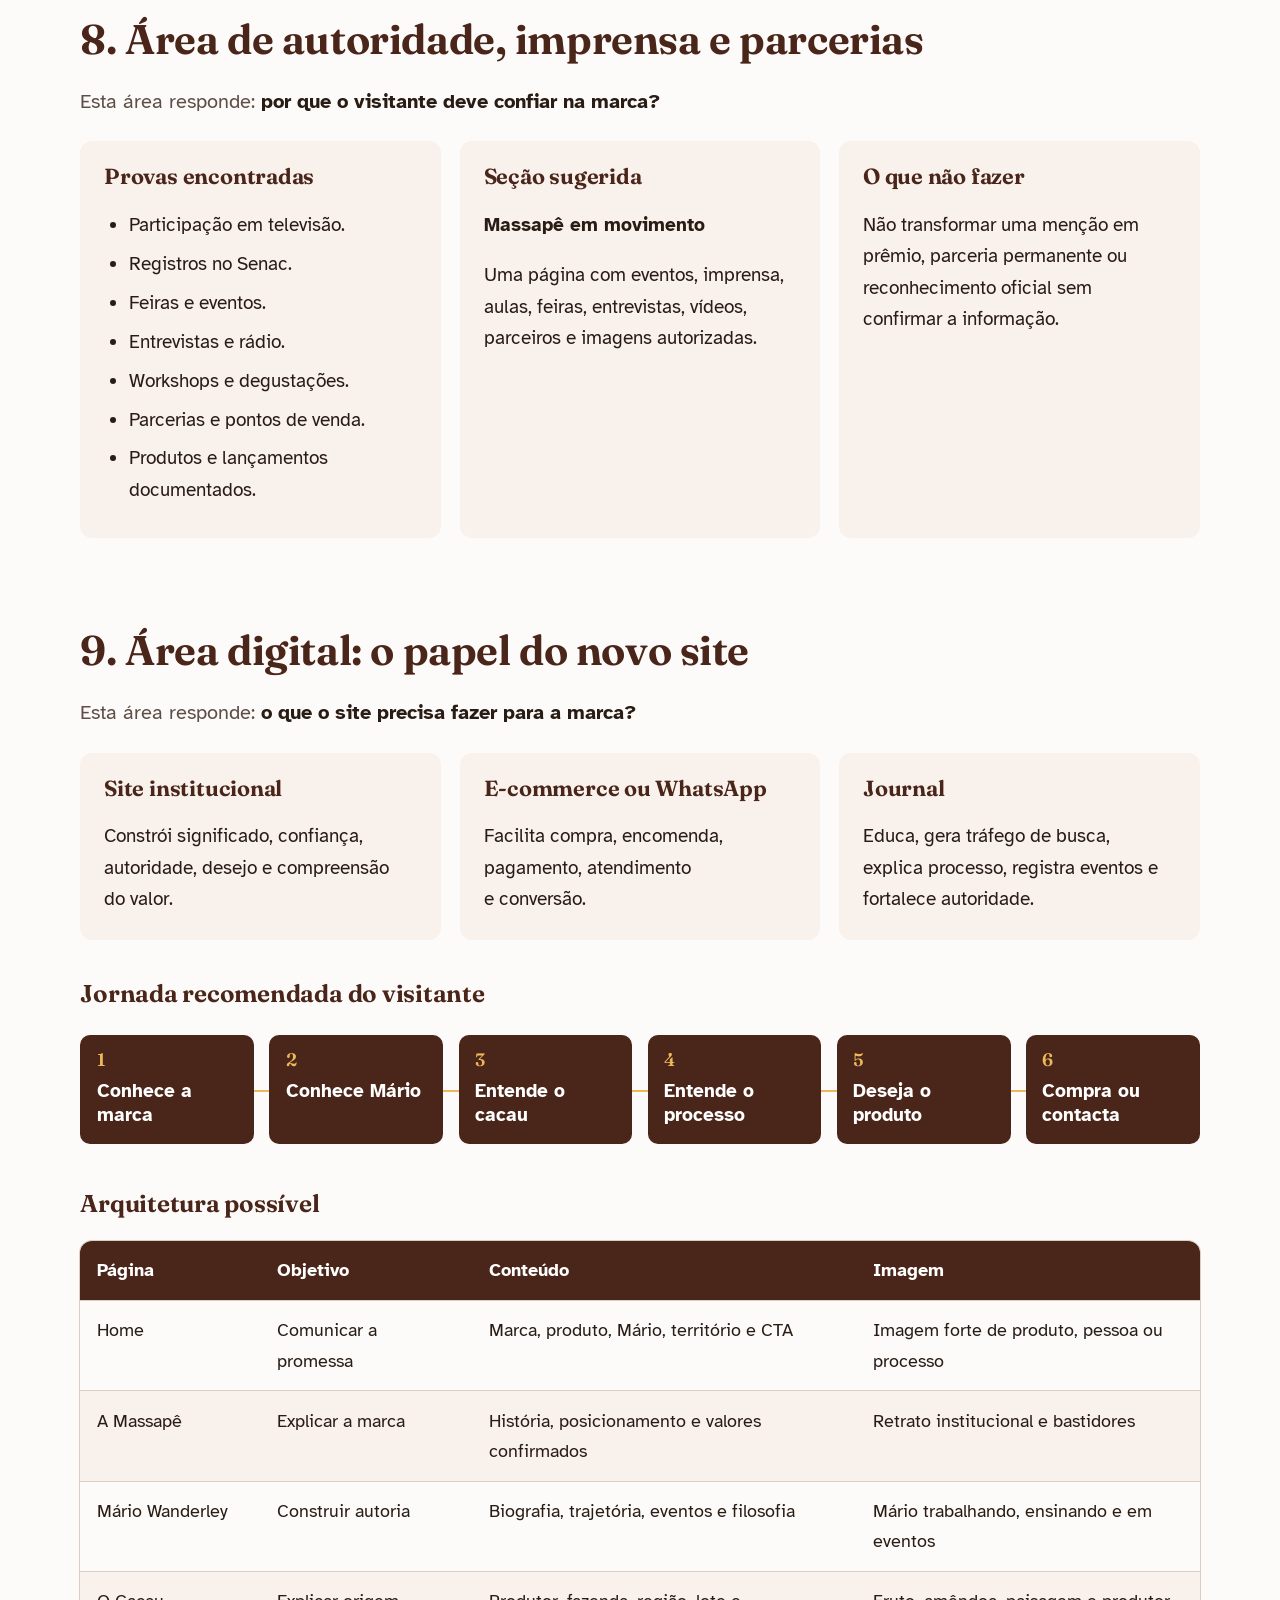
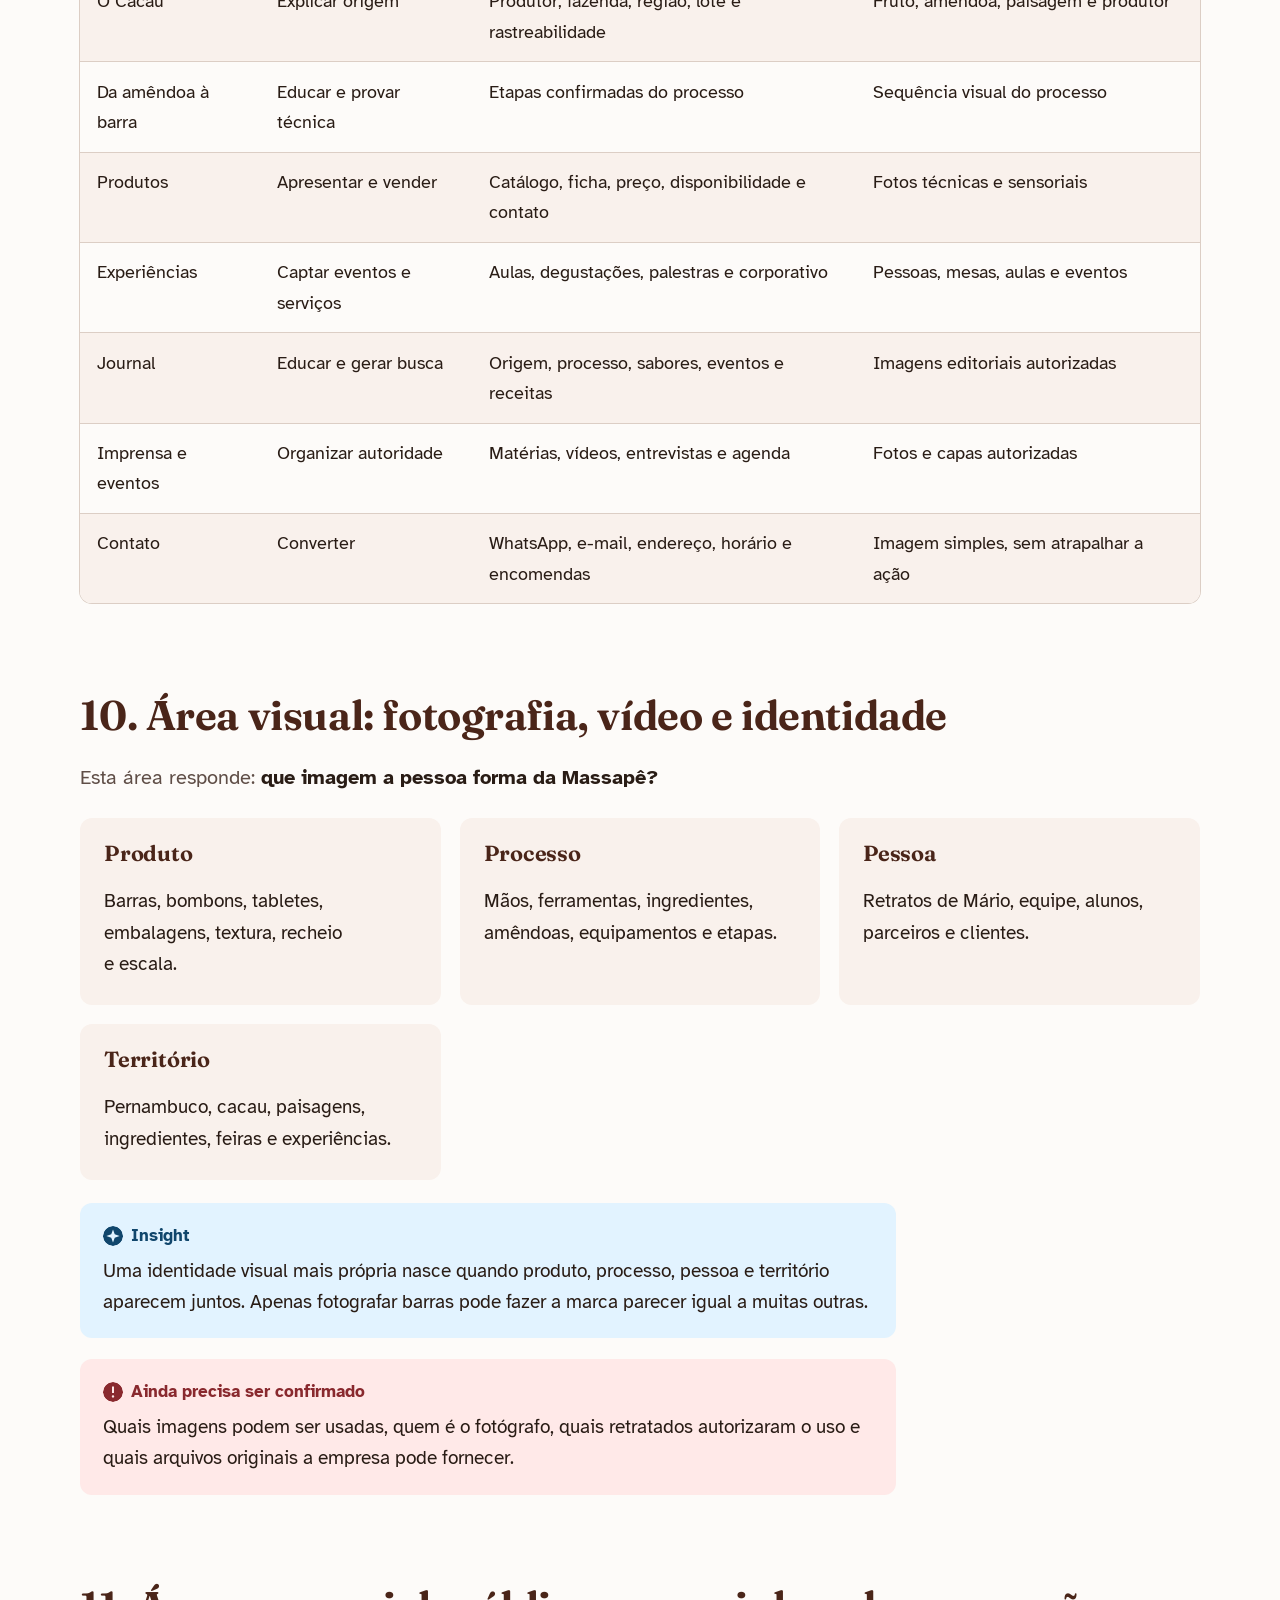
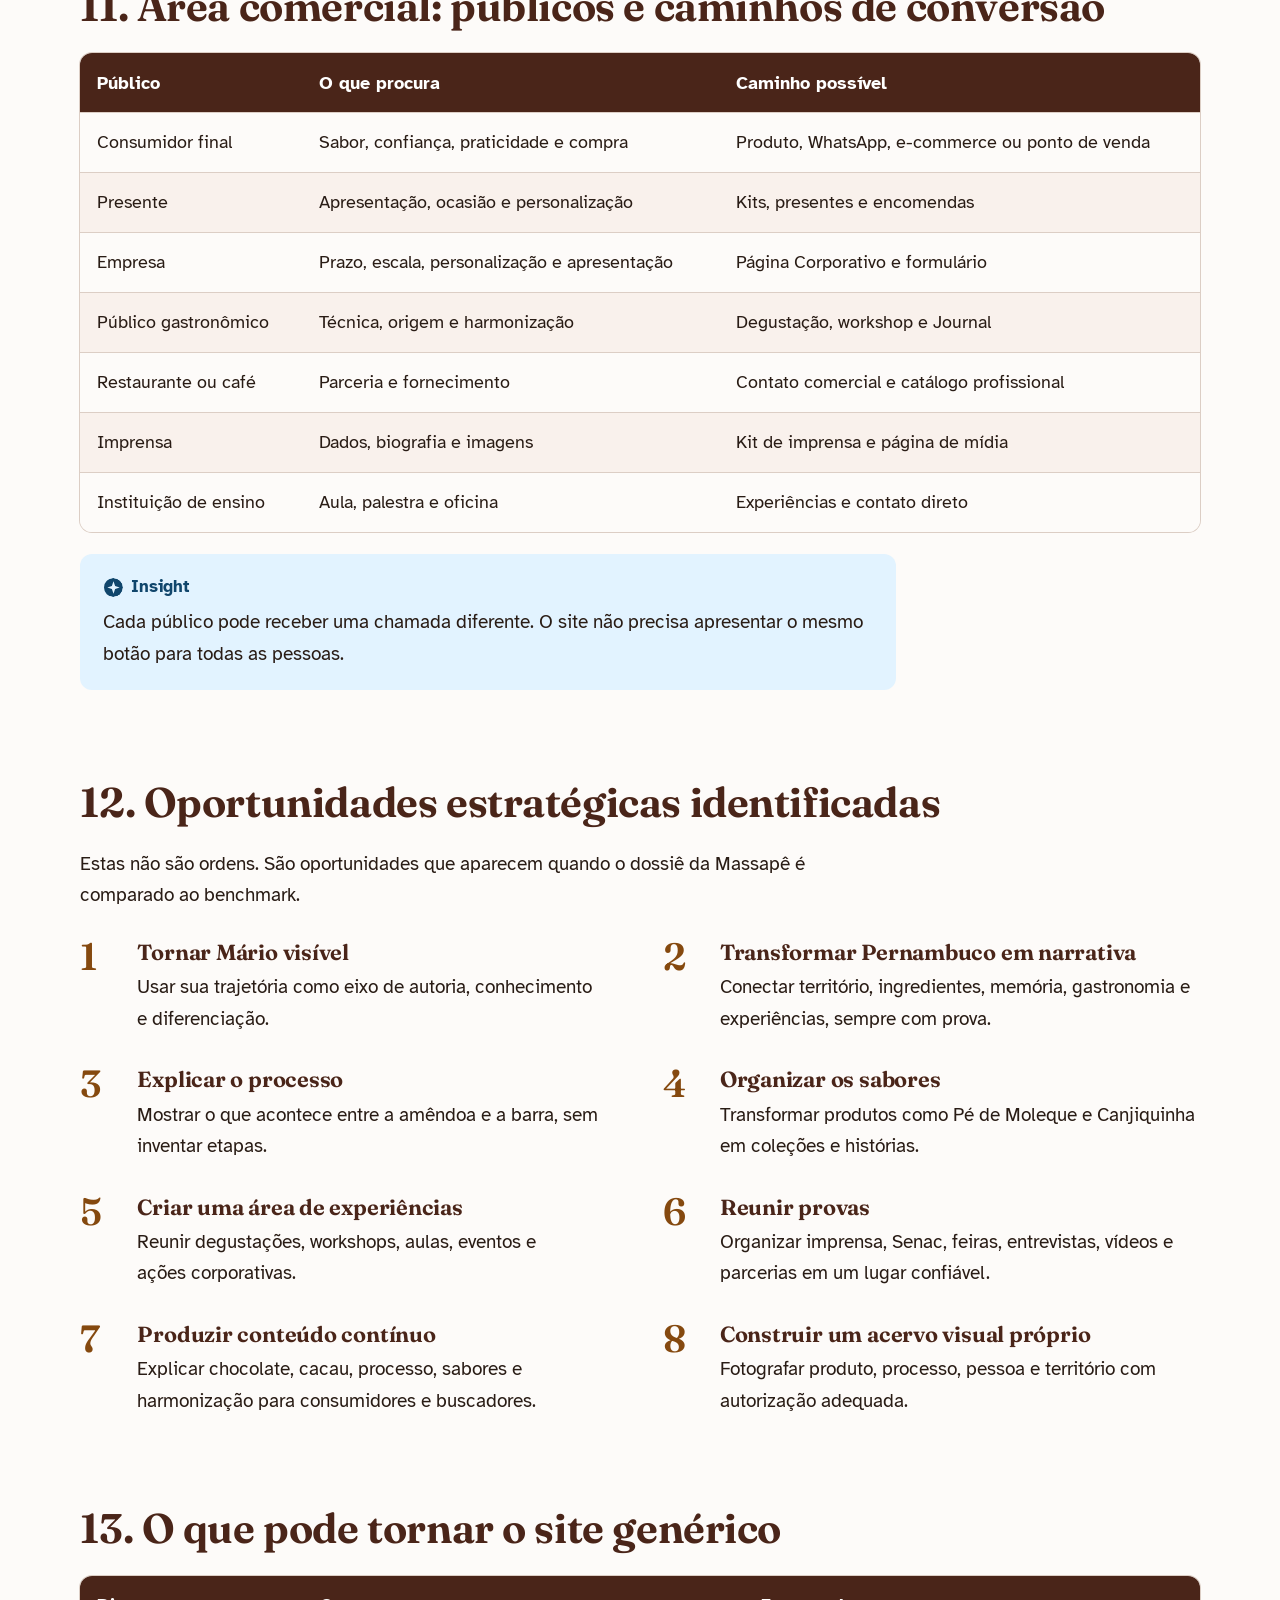
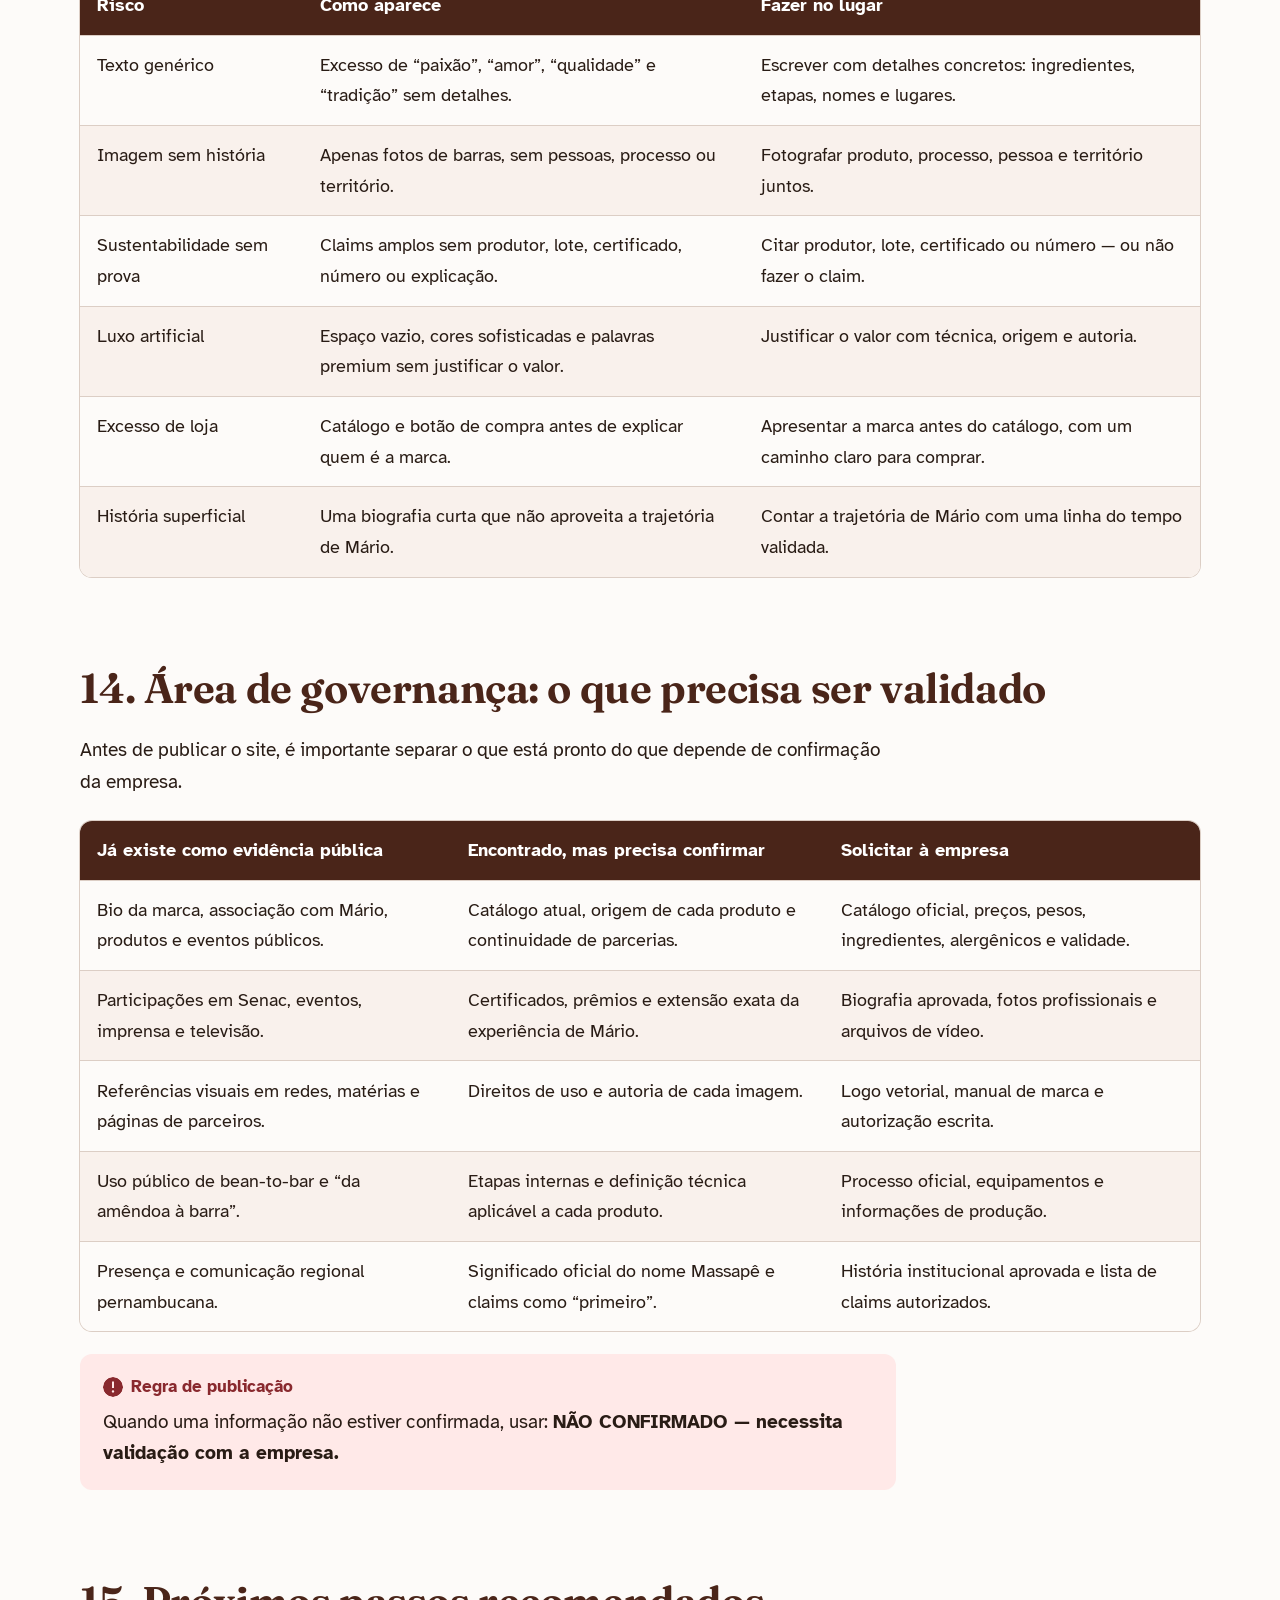
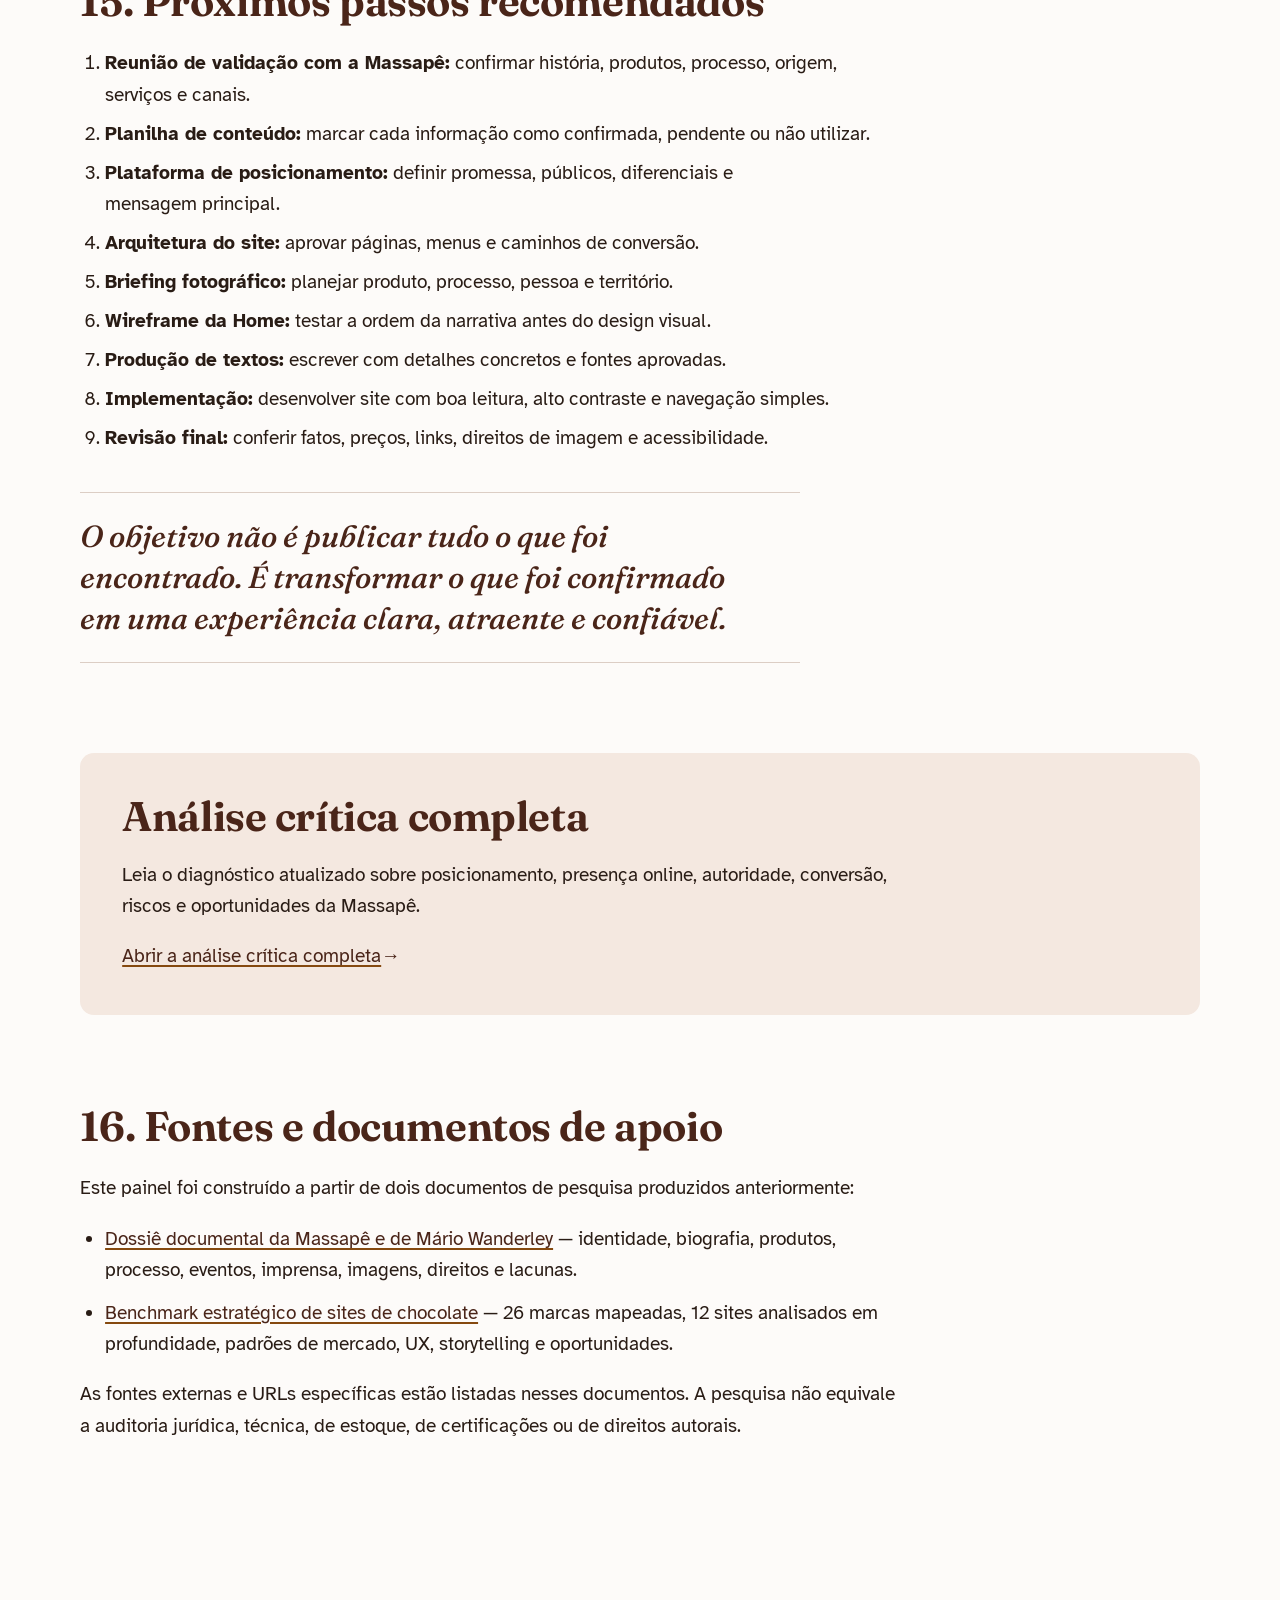
==== commit ca3c31e9: "Redesign do painel: navegação corrigida, texto ajustável, novo visual e animações discretas - CSS e " ====
--- a/index.html
+++ b/index.html
@@ -4,138 +4,347 @@
 <meta charset="utf-8">
 <meta name="viewport" content="width=device-width, initial-scale=1">
 <title>Painel Estratégico — Massapê Chocolates</title>
-<style>
-  :root{
-    --ink:#1f1b18; --muted:#5c514a; --paper:#fffdf8; --cream:#f5ead9;
-    --cocoa:#4c261b; --cocoa-2:#6d3928; --gold:#d59b37; --green:#285c4b;
-    --blue:#154c69; --line:#d9c9b5; --danger:#8c2f39; --shadow:0 5px 18px rgba(54,33,20,.12);
-    --base:19px;
-  }
-  *{box-sizing:border-box}
-  html{scroll-behavior:smooth}
-  body{margin:0;background:var(--paper);color:var(--ink);font-family:Arial,Helvetica,sans-serif;font-size:var(--base);line-height:1.65}
-  a{color:#075b85;text-decoration-thickness:2px;text-underline-offset:3px}
-  a:focus,button:focus{outline:4px solid #f2b632;outline-offset:3px}
-  .skip{position:absolute;left:-999px;top:8px;background:#fff;color:#000;padding:10px;z-index:10}.skip:focus{left:8px}
-  header{background:linear-gradient(135deg,var(--cocoa),#2b1813);color:#fff;padding:38px 20px 34px;border-bottom:8px solid var(--gold)}
-  .wrap{max-width:1180px;margin:0 auto;padding:0 24px}
-  .eyebrow{font-weight:700;letter-spacing:.08em;text-transform:uppercase;color:#f4c968;font-size:.9em}
-  h1{font-size:clamp(2.25rem,5vw,4.2rem);line-height:1.05;margin:12px 0 18px;max-width:950px}
-  h2{font-size:clamp(1.75rem,3vw,2.55rem);line-height:1.15;color:var(--cocoa);margin:0 0 18px}
-  h3{font-size:1.45rem;line-height:1.2;color:var(--cocoa-2);margin:28px 0 10px}
-  h4{font-size:1.12rem;margin:18px 0 5px;color:var(--green)}
-  .lead{font-size:1.18em;max-width:900px}
-  .meta{display:flex;gap:12px;flex-wrap:wrap;margin-top:24px}
-  .pill{display:inline-block;border:2px solid rgba(255,255,255,.55);border-radius:999px;padding:5px 13px;font-weight:700}
-  .tools{background:#2e1a14;color:#fff;padding:12px 0;position:sticky;top:0;z-index:5;border-bottom:1px solid #68462f}
-  .tools .wrap{display:flex;align-items:center;justify-content:space-between;gap:14px;flex-wrap:wrap}
-  .tools a{color:#fff}
-  button{border:2px solid #fff;background:var(--gold);color:#21150e;border-radius:8px;padding:8px 12px;font-weight:700;font-size:1rem;cursor:pointer}
-  nav{background:var(--cream);border-bottom:1px solid var(--line)}
-  nav .wrap{display:flex;gap:9px;flex-wrap:wrap;padding-top:14px;padding-bottom:14px}
-  nav a{font-weight:700;padding:7px 10px;border-radius:6px;color:var(--cocoa)}
-  nav a:hover{background:#fff}
-  main{padding:32px 0 60px}
-  section{scroll-margin-top:75px;margin:0 0 44px}
-  .intro{background:#fff8e9;border-left:8px solid var(--gold);padding:22px 24px;border-radius:8px;box-shadow:var(--shadow);margin-bottom:25px}
-  .grid{display:grid;grid-template-columns:repeat(auto-fit,minmax(270px,1fr));gap:18px}
-  .card{background:#fff;border:1px solid var(--line);border-radius:10px;padding:20px;box-shadow:var(--shadow)}
-  .card p:last-child{margin-bottom:0}
-  .card strong{color:var(--cocoa)}
-  .fact{border-left:7px solid var(--green);background:#edf7f1;padding:15px 18px;border-radius:7px;margin:15px 0}
-  .analysis{border-left:7px solid var(--blue);background:#eef6fb;padding:15px 18px;border-radius:7px;margin:15px 0}
-  .pending{border-left:7px solid var(--danger);background:#fff0f1;padding:15px 18px;border-radius:7px;margin:15px 0}
-  .label{font-size:.84em;font-weight:800;letter-spacing:.03em;text-transform:uppercase;display:block;margin-bottom:3px}
-  .flow{display:flex;align-items:stretch;gap:10px;flex-wrap:wrap;margin:20px 0}
-  .flow .step{flex:1 1 145px;background:var(--cocoa);color:#fff;padding:16px;border-radius:9px;text-align:center;font-weight:700;display:flex;align-items:center;justify-content:center;min-height:78px}
-  .arrow{align-self:center;font-size:2rem;color:var(--gold);font-weight:900}
-  table{width:100%;border-collapse:collapse;background:#fff;font-size:1em;margin:15px 0;min-width:680px}
-  .table-wrap{overflow-x:auto;border:1px solid var(--line);border-radius:8px;box-shadow:var(--shadow)}
-  th,td{border:1px solid var(--line);padding:13px;text-align:left;vertical-align:top}
-  th{background:var(--cocoa);color:#fff}
-  tr:nth-child(even){background:#fff8ef}
-  ul,ol{padding-left:1.35em}
-  li{margin:7px 0}
-  .big-number{font-size:2.4rem;color:var(--cocoa);font-weight:800;display:block;line-height:1}
-  .quote{font-size:1.25em;font-weight:700;color:var(--cocoa);border-left:5px solid var(--gold);padding:12px 18px;margin:20px 0;background:#fff8e9}
-  details{background:#fff;border:1px solid var(--line);border-radius:8px;margin:10px 0;box-shadow:var(--shadow)}
-  summary{cursor:pointer;font-weight:800;font-size:1.08em;padding:16px}
-  details > div{padding:0 18px 16px}
-  .legend{display:flex;gap:12px;flex-wrap:wrap;margin:12px 0}.legend span{padding:6px 10px;border-radius:6px;font-weight:700}.l-fact{background:#edf7f1;color:#164936}.l-analysis{background:#eef6fb;color:#154c69}.l-pending{background:#fff0f1;color:#8c2f39}
-  .source-list li{margin-bottom:8px}
-  footer{background:var(--cocoa);color:#fff;padding:30px 0 45px} footer a{color:#f9d27b}
-  .small{font-size:.92em;color:var(--muted)}
-  @media (max-width:700px){body{font-size:18px}.wrap{padding-left:18px;padding-right:18px}.tools{position:static}.arrow{display:none}.flow .step{flex-basis:100%}table{font-size:.98em}}
-  @media print{.tools,nav{display:none}body{font-size:14pt}header{color:#000;background:#fff;border:1px solid #000}.card,.intro{box-shadow:none}}
-</style>
+<meta name="description" content="O que as duas pesquisas revelam sobre a Massapê, Mário Wanderley, o mercado de chocolate artesanal e as oportunidades para o novo site.">
+<meta property="og:title" content="Painel Estratégico — Massapê Chocolates">
+<meta property="og:description" content="Marca, fundador, território, processo, produtos e o papel do novo site da Massapê.">
+<meta name="theme-color" content="#2b1813">
+<link rel="icon" href="data:image/svg+xml,%3Csvg xmlns='http://www.w3.org/2000/svg' viewBox='0 0 32 32'%3E%3Crect width='32' height='32' rx='7' fill='%232b1813'/%3E%3Ctext x='16' y='23' font-family='Georgia,serif' font-size='20' font-weight='700' text-anchor='middle' fill='%23f0bf5a'%3EM%3C/text%3E%3C/svg%3E">
+<script>try{var s=localStorage.getItem('massape-scale');if(s)document.documentElement.style.setProperty('--scale',s)}catch(e){}</script>
+<link rel="preconnect" href="https://fonts.googleapis.com">
+<link rel="preconnect" href="https://fonts.gstatic.com" crossorigin>
+<link rel="stylesheet" href="https://fonts.googleapis.com/css2?family=Atkinson+Hyperlegible:ital,wght@0,400;0,700;1,400&family=Fraunces:ital,opsz,wght@0,9..144,500..700;1,9..144,500&display=swap">
+<link rel="stylesheet" href="assets/site.css">
+<script src="assets/site.js" defer></script>
 </head>
 <body>
 <a class="skip" href="#conteudo">Pular para o conteúdo principal</a>
-<header>
+
+<header class="hero">
   <div class="wrap">
-    <div class="eyebrow">Painel estratégico de marca, site e comunicação</div>
+    <p class="hero-kicker">Painel estratégico de marca, site e comunicação</p>
     <h1>Massapê Chocolates</h1>
     <p class="lead">O que as duas pesquisas revelam sobre a marca, Mário Wanderley, o mercado de chocolate artesanal e as oportunidades para o novo site.</p>
-    <div class="meta"><span class="pill">Leitura fácil</span><span class="pill">Texto grande</span><span class="pill">Fatos separados de interpretações</span><span class="pill">Sem rankings</span></div>
+    <p class="hero-meta">Fatos separados de interpretações · Sem rankings · Ajuste o tamanho do texto pelos botões A− e A+ no topo</p>
+    <nav class="hero-docs" aria-label="Documentos completos">
+      <span>Documentos completos:</span>
+      <a href="dossie-massape-mario-wanderley.html">Dossiê documental</a>
+      <a href="benchmark-sites-chocolate-massape-mario-wanderley.html">Benchmark de sites</a>
+      <a href="analise-critica-massape-posicionamento-online.html">Análise crítica</a>
+    </nav>
   </div>
 </header>
-<div class="tools"><div class="wrap"><span><strong>Ferramentas de leitura:</strong> use os botões para aumentar ou diminuir o tamanho do texto.</span><span><button id="increase" type="button">Aumentar texto</button> <button id="decrease" type="button">Diminuir texto</button> <button id="reset" type="button">Tamanho normal</button></span></div></div>
-<nav aria-label="Navegação principal"><div class="wrap">
-  <a href="#como-ler">Como ler</a><a href="#resumo">Resumo</a><a href="#marca">Marca</a><a href="#mario">Mário</a><a href="#produto">Produtos</a><a href="#processo">Processo</a><a href="#experiencias">Experiências</a><a href="#site">Site</a><a href="#oportunidades">Oportunidades</a><a href="#proximos">Próximos passos</a><a href="#fontes">Fontes</a><a href="analise-critica-massape-posicionamento-online.html">Análise crítica</a>
-</div></nav>
+
+<div class="bar">
+  <div class="wrap">
+    <a class="bar-brand hide-sm" href="#conteudo">Massapê</a>
+    <nav class="chips" data-spy aria-label="Seções do painel">
+      <a href="#como-ler">Como ler</a>
+      <a href="#resumo">Resumo</a>
+      <a href="#marca">Marca</a>
+      <a href="#mario">Mário</a>
+      <a href="#territorio">Território</a>
+      <a href="#processo">Processo</a>
+      <a href="#produto">Produtos</a>
+      <a href="#experiencias">Experiências</a>
+      <a href="#autoridade">Autoridade</a>
+      <a href="#site">Site</a>
+      <a href="#visual">Visual</a>
+      <a href="#publicos">Públicos</a>
+      <a href="#oportunidades">Oportunidades</a>
+      <a href="#evitar">O que evitar</a>
+      <a href="#validacao">Validação</a>
+      <a href="#proximos">Próximos passos</a>
+      <a href="#analise">Análise crítica</a>
+      <a href="#fontes">Fontes</a>
+    </nav>
+    <div class="textsize" role="group" aria-label="Tamanho do texto">
+      <button type="button" data-size="down" aria-label="Diminuir texto">A−</button>
+      <button type="button" data-size="reset" aria-label="Tamanho normal do texto">A</button>
+      <button type="button" data-size="up" aria-label="Aumentar texto">A+</button>
+    </div>
+    <p id="textsize-status" class="visually-hidden" aria-live="polite"></p>
+  </div>
+</div>
+
 <main id="conteudo"><div class="wrap">
+
 <section id="como-ler">
-  <div class="intro"><h2>Como usar este painel</h2><p>Este material traduz as duas pesquisas para uma linguagem prática. Ele pode ser usado em reuniões com a empresa, o designer, o copywriter e o desenvolvedor.</p><p>Existem três tipos de informação:</p><div class="legend"><span class="l-fact">Fato documentado</span><span class="l-analysis">Insight ou interpretação estratégica</span><span class="l-pending">Ponto que ainda precisa ser confirmado</span></div><p><strong>Regra importante:</strong> uma referência de mercado pode inspirar uma solução, mas não deve ser copiada. O objetivo é entender por que determinada solução comunica valor e descobrir como a Massapê pode construir uma identidade própria.</p></div>
-</section>
-<section id="resumo"><h2>1. Resumo em uma página</h2><div class="grid">
-  <div class="card"><span class="big-number">1</span><h3>O primeiro estudo</h3><p>Documentou quem é a Massapê, o que aparece publicamente sobre Mário Wanderley, produtos, eventos, imprensa, imagens e lacunas de informação.</p></div>
-  <div class="card"><span class="big-number">2</span><h3>O segundo estudo</h3><p>Comparou 26 marcas de chocolate e analisou profundamente 12 sites para entender posicionamento, história, processo, produto, design, conteúdo e conversão.</p></div>
-  <div class="card"><span class="big-number">3</span><h3>A conclusão conjunta</h3><p>A Massapê pode organizar sua comunicação em torno da combinação entre Pernambuco, Mário Wanderley, chocolate da amêndoa à barra e repertório sensorial regional.</p></div>
-</div><div class="quote">A pergunta estratégica central é: <br>“O que só a Massapê consegue contar de maneira legítima?”</div>
-<div class="fact"><span class="label">Fato documentado</span>A marca se apresenta publicamente como chocolate artesanal de Pernambuco, da amêndoa à barra, criado e produzido por @mwchocolate. O dossiê também documenta a presença de Mário em confeitaria, chocolate, cursos, eventos, Senac e televisão.</div>
-<div class="analysis"><span class="label">Insight</span>A Massapê não precisa parecer uma versão menor de outra marca. Ela pode organizar e tornar visível a combinação particular que já possui.</div></section>
-
-<section id="marca"><h2>2. Área da marca: identidade e posicionamento</h2><p>Esta área responde: <strong>quem é a Massapê e que significado ela pode ocupar na mente das pessoas?</strong></p><div class="grid"><div class="card"><h3>Elementos já encontrados</h3><ul><li>Nome público: Massapê Chocolateria / Massapê Chocolates.</li><li>Chocolate artesanal de Pernambuco.</li><li>Uso do conceito bean-to-bar ou “da amêndoa à barra”.</li><li>Associação direta com Mário Wanderley.</li><li>Produtos com percentuais variados e sabores regionais.</li><li>Presença em feiras, eventos, aulas e degustações.</li></ul></div><div class="card"><h3>Território possível</h3><p><strong>Pernambuco + autoria + técnica + sabor regional.</strong></p><p>Pernambuco pode ser mais do que o endereço da empresa. Pode aparecer na história, nos ingredientes, na linguagem, nas experiências e na forma de apresentar o chocolate.</p></div><div class="card"><h3>O que evitar</h3><ul><li>Falar apenas “artesanal” sem explicar o que isso significa.</li><li>Usar “qualidade”, “paixão” e “feito com amor” sem prova concreta.</li><li>Usar o nome Pernambuco como decoração, sem conexão com produto, história ou processo.</li><li>Publicar claims como “primeiro” ou “100% pernambucano” sem delimitar e validar.</li></ul></div></div><div class="pending"><span class="label">Ainda precisa ser confirmado</span>Nome jurídico, missão, valores oficiais, slogan permanente, público prioritário, manual de identidade, cores oficiais e significado autoral do nome “Massapê”.</div></section>
-
-<section id="mario"><h2>3. Área do fundador: Mário Wanderley</h2><p>Esta área responde: <strong>por que Mário é importante para a marca?</strong></p><div class="flow"><div class="step">Fisioterapia e UTIs</div><div class="arrow">→</div><div class="step">Cozinha e buffet da família</div><div class="arrow">→</div><div class="step">Confeitaria</div><div class="arrow">→</div><div class="step">Chocolate e cursos</div><div class="arrow">→</div><div class="step">Massapê</div></div><div class="fact"><span class="label">Fato documentado</span>O dossiê registra a trajetória declarada de Mário como fisioterapeuta, sua aproximação com a cozinha, sua atuação em confeitaria, participação no reality <em>Que Seja Doce</em>, cursos, aulas, eventos e a criação da Massapê Chocolateria.</div><div class="analysis"><span class="label">Insight</span>A marca pode ser apresentada como autoral: não apenas uma empresa que vende chocolate, mas a expressão de uma trajetória, de uma técnica e de uma visão profissional.</div><h3>Como isso pode aparecer no site</h3><div class="grid"><div class="card"><h4>Foto</h4><p>Retrato de Mário, trabalhando e ensinando — não apenas uma foto posada.</p></div><div class="card"><h4>História</h4><p>Uma linha do tempo simples, com poucos acontecimentos importantes e fontes ou validação da empresa.</p></div><div class="card"><h4>Autoridade</h4><p>Eventos, Senac, entrevistas, televisão, aulas e experiências organizados como prova.</p></div><div class="card"><h4>Filosofia</h4><p>O que Mário acredita sobre chocolate, ingredientes, técnica, sabor e Pernambuco.</p></div></div><div class="pending"><span class="label">Ainda precisa ser confirmado</span>Nome civil completo, certificados, lista completa de cursos, prêmios, resultado no reality, currículo aprovado e biografia oficial.</div></section>
-
-<section id="territorio"><h2>4. Área de território e cacau</h2><p>Esta área responde: <strong>de onde vem o significado do chocolate?</strong></p><div class="grid"><div class="card"><h3>O mercado mostra</h3><p>Marcas de referência transformam território em valor usando fazenda, região, bioma, produtor, variedade, safra, clima, solo, paisagem e história local.</p></div><div class="card"><h3>Possibilidade para a Massapê</h3><p>Construir uma narrativa de Pernambuco conectando Mário, ingredientes regionais, gastronomia, cacau e experiências, sempre de acordo com o que puder ser comprovado.</p></div><div class="card"><h3>Cuidado essencial</h3><p>Não transformar uma associação encontrada em uma afirmação absoluta. A origem atual do cacau, produtores, lotes e fazendas precisam ser especificados pela empresa.</p></div></div><div class="pending"><span class="label">Ainda precisa ser confirmado</span>Origem atual do cacau por produto ou lote, produtores, variedades, fazendas, fermentação, secagem, rastreabilidade, safra e critérios de sustentabilidade.</div></section>
-
-<section id="processo"><h2>5. Área de produção: da amêndoa à barra</h2><p>Esta área responde: <strong>como o consumidor entende o trabalho que existe dentro do chocolate?</strong></p><div class="flow"><div class="step">Cacau</div><div class="arrow">→</div><div class="step">Seleção</div><div class="arrow">→</div><div class="step">Torra</div><div class="arrow">→</div><div class="step">Moagem e refino</div><div class="arrow">→</div><div class="step">Conchagem</div><div class="arrow">→</div><div class="step">Temperagem e moldagem</div><div class="arrow">→</div><div class="step">Barra</div></div><div class="analysis"><span class="label">Insight</span>Bean-to-bar deve ser uma experiência de entendimento, não apenas uma palavra técnica na Home. O visitante precisa enxergar a transformação do cacau em chocolate.</div><h3>Como explicar sem complicar</h3><ol><li>Use uma frase curta para explicar cada etapa.</li><li>Mostre uma foto real, quando disponível.</li><li>Explique o que a Massapê faz internamente e o que é feito por parceiros.</li><li>Indique quando uma etapa varia conforme o produto.</li><li>Evite publicar um processo genérico como se fosse o procedimento interno confirmado.</li></ol><div class="pending"><span class="label">Ainda precisa ser confirmado</span>Quais etapas são executadas pela Massapê, quais equipamentos utiliza, quais tempos e temperaturas são aplicados e quais dados podem ser publicados.</div></section>
-
-<section id="produto"><h2>6. Área de produtos e coleções</h2><p>Esta área responde: <strong>como apresentar o chocolate como produto, presente e experiência?</strong></p><div class="grid"><div class="card"><h3>O levantamento encontrou</h3><p>Percentuais de cacau, barras, sabores regionais, produtos sazonais, kits, Páscoa, Natal, pontos de venda e encomendas em diferentes momentos.</p></div><div class="card"><h3>O benchmark mostrou</h3><p>Marcas organizam produtos por intensidade, origem, variedade, ocasião, presente, coleção, ingredientes, safra, perfil sensorial e uso profissional.</p></div><div class="card"><h3>Possíveis coleções</h3><ul><li>Barras de origem.</li><li>Sabores de Pernambuco.</li><li>Linha autoral.</li><li>Intensidades.</li><li>Presentes e kits.</li><li>Edições sazonais.</li><li>Produtos corporativos.</li></ul></div></div><h3>O que cada produto deveria explicar</h3><div class="table-wrap"><table><thead><tr><th>Informação</th><th>Por que é importante</th></tr></thead><tbody><tr><td>Nome e foto</td><td>Ajuda a reconhecer o produto e aumenta o desejo.</td></tr><tr><td>Ingredientes e alergênicos</td><td>Ajuda na decisão e reduz dúvidas de atendimento.</td></tr><tr><td>Percentual de cacau</td><td>Orienta intensidade e expectativa de sabor.</td></tr><tr><td>Peso, preço e disponibilidade</td><td>Permite comprar ou solicitar encomenda.</td></tr><tr><td>História ou inspiração</td><td>Transforma o produto em experiência, não apenas mercadoria.</td></tr><tr><td>Harmonização</td><td>Ajuda o consumidor a imaginar o momento de consumo.</td></tr></tbody></table></div><div class="pending"><span class="label">Ainda precisa ser confirmado</span>Catálogo vigente, pesos, preços, ingredientes, alergênicos, validade, estoque, disponibilidade e produtos descontinuados.</div></section>
-
-<section id="experiencias"><h2>7. Área de experiências, eventos e serviços</h2><p>Esta área responde: <strong>como a Massapê pode se relacionar com pessoas além da venda de barras?</strong></p><div class="grid"><div class="card"><h3>Serviços a investigar</h3><ul><li>Degustações.</li><li>Workshops.</li><li>Aulas e palestras.</li><li>Eventos privados.</li><li>Experiências corporativas.</li><li>Presentes personalizados.</li><li>Produção sob encomenda.</li><li>Parcerias com restaurantes e cafés.</li></ul></div><div class="card"><h3>Por que isso importa</h3><p>O benchmark mostra que tours, aulas, cafés, visitas e experiências tornam o conhecimento parte do produto e aumentam a percepção de valor.</p></div><div class="card"><h3>Públicos possíveis</h3><p>Consumidor final, empresas, restaurantes, instituições de ensino, imprensa, eventos gastronômicos e pessoas procurando presentes.</p></div></div><div class="analysis"><span class="label">Insight</span>A trajetória pública de Mário em aulas, oficinas, palestras e degustações pode sustentar uma área de experiências — desde que a oferta atual seja validada.</div></section>
-
-<section id="autoridade"><h2>8. Área de autoridade, imprensa e parcerias</h2><p>Esta área responde: <strong>por que o visitante deve confiar na marca?</strong></p><div class="grid"><div class="card"><h3>Provas encontradas</h3><ul><li>Participação em televisão.</li><li>Registros no Senac.</li><li>Feiras e eventos.</li><li>Entrevistas e rádio.</li><li>Workshops e degustações.</li><li>Parcerias e pontos de venda.</li><li>Produtos e lançamentos documentados.</li></ul></div><div class="card"><h3>Seção sugerida</h3><p><strong>Massapê em movimento</strong></p><p>Uma página com eventos, imprensa, aulas, feiras, entrevistas, vídeos, parceiros e imagens autorizadas.</p></div><div class="card"><h3>O que não fazer</h3><p>Não transformar uma menção em prêmio, parceria permanente ou reconhecimento oficial sem confirmar a informação.</p></div></div></section>
-
-<section id="site"><h2>9. Área digital: o papel do novo site</h2><p>Esta área responde: <strong>o que o site precisa fazer para a marca?</strong></p><div class="grid"><div class="card"><h3>Site institucional</h3><p>Constrói significado, confiança, autoridade, desejo e compreensão do valor.</p></div><div class="card"><h3>E-commerce ou WhatsApp</h3><p>Facilita compra, encomenda, pagamento, atendimento e conversão.</p></div><div class="card"><h3>Journal</h3><p>Educa, gera tráfego de busca, explica processo, registra eventos e fortalece autoridade.</p></div></div><h3>Jornada recomendada do visitante</h3><div class="flow"><div class="step">Conhece a marca</div><div class="arrow">→</div><div class="step">Conhece Mário</div><div class="arrow">→</div><div class="step">Entende o cacau</div><div class="arrow">→</div><div class="step">Entende o processo</div><div class="arrow">→</div><div class="step">Deseja o produto</div><div class="arrow">→</div><div class="step">Compra ou contacta</div></div><h3>Arquitetura possível</h3><div class="table-wrap"><table><thead><tr><th>Página</th><th>Objetivo</th><th>Conteúdo</th><th>Imagem</th></tr></thead><tbody><tr><td>Home</td><td>Comunicar a promessa</td><td>Marca, produto, Mário, território e CTA</td><td>Imagem forte de produto, pessoa ou processo</td></tr><tr><td>A Massapê</td><td>Explicar a marca</td><td>História, posicionamento e valores confirmados</td><td>Retrato institucional e bastidores</td></tr><tr><td>Mário Wanderley</td><td>Construir autoria</td><td>Biografia, trajetória, eventos e filosofia</td><td>Mário trabalhando, ensinando e em eventos</td></tr><tr><td>O Cacau</td><td>Explicar origem</td><td>Produtor, fazenda, região, lote e rastreabilidade</td><td>Fruto, amêndoa, paisagem e produtor</td></tr><tr><td>Da amêndoa à barra</td><td>Educar e provar técnica</td><td>Etapas confirmadas do processo</td><td>Sequência visual do processo</td></tr><tr><td>Produtos</td><td>Apresentar e vender</td><td>Catálogo, ficha, preço, disponibilidade e contato</td><td>Fotos técnicas e sensoriais</td></tr><tr><td>Experiências</td><td>Captar eventos e serviços</td><td>Aulas, degustações, palestras e corporativo</td><td>Pessoas, mesas, aulas e eventos</td></tr><tr><td>Journal</td><td>Educar e gerar busca</td><td>Origem, processo, sabores, eventos e receitas</td><td>Imagens editoriais autorizadas</td></tr><tr><td>Imprensa e eventos</td><td>Organizar autoridade</td><td>Matérias, vídeos, entrevistas e agenda</td><td>Fotos e capas autorizadas</td></tr><tr><td>Contato</td><td>Converter</td><td>WhatsApp, e-mail, endereço, horário e encomendas</td><td>Imagem simples, sem atrapalhar a ação</td></tr></tbody></table></div></section>
-
-<section id="visual"><h2>10. Área visual: fotografia, vídeo e identidade</h2><p>Esta área responde: <strong>que imagem a pessoa forma da Massapê?</strong></p><div class="grid"><div class="card"><h3>Produto</h3><p>Barras, bombons, tabletes, embalagens, textura, recheio e escala.</p></div><div class="card"><h3>Processo</h3><p>Mãos, ferramentas, ingredientes, amêndoas, equipamentos e etapas.</p></div><div class="card"><h3>Pessoa</h3><p>Retratos de Mário, equipe, alunos, parceiros e clientes.</p></div><div class="card"><h3>Território</h3><p>Pernambuco, cacau, paisagens, ingredientes, feiras e experiências.</p></div></div><div class="analysis"><span class="label">Insight</span>Uma identidade visual mais própria nasce quando produto, processo, pessoa e território aparecem juntos. Apenas fotografar barras pode fazer a marca parecer igual a muitas outras.</div><div class="pending"><span class="label">Ainda precisa ser confirmado</span>Quais imagens podem ser usadas, quem é o fotógrafo, quais retratados autorizaram o uso e quais arquivos originais a empresa pode fornecer.</div></section>
-
-<section id="publicos"><h2>11. Área comercial: públicos e caminhos de conversão</h2><div class="table-wrap"><table><thead><tr><th>Público</th><th>O que procura</th><th>Caminho possível</th></tr></thead><tbody><tr><td>Consumidor final</td><td>Sabor, confiança, praticidade e compra</td><td>Produto, WhatsApp, e-commerce ou ponto de venda</td></tr><tr><td>Presente</td><td>Apresentação, ocasião e personalização</td><td>Kits, presentes e encomendas</td></tr><tr><td>Empresa</td><td>Prazo, escala, personalização e apresentação</td><td>Página Corporativo e formulário</td></tr><tr><td>Público gastronômico</td><td>Técnica, origem e harmonização</td><td>Degustação, workshop e Journal</td></tr><tr><td>Restaurante ou café</td><td>Parceria e fornecimento</td><td>Contato comercial e catálogo profissional</td></tr><tr><td>Imprensa</td><td>Dados, biografia e imagens</td><td>Kit de imprensa e página de mídia</td></tr><tr><td>Instituição de ensino</td><td>Aula, palestra e oficina</td><td>Experiências e contato direto</td></tr></tbody></table></div><p><strong>Insight:</strong> cada público pode receber uma chamada diferente. O site não precisa apresentar o mesmo botão para todas as pessoas.</p></section>
-
-<section id="oportunidades"><h2>12. Oportunidades estratégicas identificadas</h2><p>Estas não são ordens. São oportunidades que aparecem quando o dossiê da Massapê é comparado ao benchmark.</p><div class="grid"><div class="card"><h3>Oportunidade 1 — tornar Mário visível</h3><p>Usar sua trajetória como eixo de autoria, conhecimento e diferenciação.</p></div><div class="card"><h3>Oportunidade 2 — transformar Pernambuco em narrativa</h3><p>Conectar território, ingredientes, memória, gastronomia e experiências, sempre com prova.</p></div><div class="card"><h3>Oportunidade 3 — explicar o processo</h3><p>Mostrar o que acontece entre a amêndoa e a barra, sem inventar etapas.</p></div><div class="card"><h3>Oportunidade 4 — organizar os sabores</h3><p>Transformar produtos como Pé de Moleque e Canjiquinha em coleções e histórias.</p></div><div class="card"><h3>Oportunidade 5 — criar uma área de experiências</h3><p>Reunir degustações, workshops, aulas, eventos e ações corporativas.</p></div><div class="card"><h3>Oportunidade 6 — reunir provas</h3><p>Organizar imprensa, Senac, feiras, entrevistas, vídeos e parcerias em um lugar confiável.</p></div><div class="card"><h3>Oportunidade 7 — produzir conteúdo contínuo</h3><p>Explicar chocolate, cacau, processo, sabores e harmonização para consumidores e buscadores.</p></div><div class="card"><h3>Oportunidade 8 — construir um acervo visual próprio</h3><p>Fotografar produto, processo, pessoa e território com autorização adequada.</p></div></div></section>
-
-<section id="evitar"><h2>13. O que pode tornar o site genérico</h2><div class="grid"><div class="card"><h3>Texto genérico</h3><p>Excesso de “paixão”, “amor”, “qualidade” e “tradição” sem detalhes.</p></div><div class="card"><h3>Imagem sem história</h3><p>Apenas fotos de barras, sem pessoas, processo ou território.</p></div><div class="card"><h3>Sustentabilidade sem prova</h3><p>Claims amplos sem produtor, lote, certificado, número ou explicação.</p></div><div class="card"><h3>Luxo artificial</h3><p>Espaço vazio, cores sofisticadas e palavras premium sem justificar o valor.</p></div><div class="card"><h3>Excesso de loja</h3><p>Catálogo e botão de compra antes de explicar quem é a marca.</p></div><div class="card"><h3>História superficial</h3><p>Uma biografia curta que não aproveita a trajetória de Mário.</p></div></div></section>
-
-<section id="validacao"><h2>14. Área de governança: o que precisa ser validado</h2><p>Antes de publicar o site, é importante separar o que está pronto do que depende de confirmação da empresa.</p><div class="table-wrap"><table><thead><tr><th>Já existe como evidência pública</th><th>Encontrado, mas precisa confirmar</th><th>Solicitar à empresa</th></tr></thead><tbody><tr><td>Bio da marca, associação com Mário, produtos e eventos públicos.</td><td>Catálogo atual, origem de cada produto e continuidade de parcerias.</td><td>Catálogo oficial, preços, pesos, ingredientes, alergênicos e validade.</td></tr><tr><td>Participações em Senac, eventos, imprensa e televisão.</td><td>Certificados, prêmios e extensão exata da experiência de Mário.</td><td>Biografia aprovada, fotos profissionais e arquivos de vídeo.</td></tr><tr><td>Referências visuais em redes, matérias e páginas de parceiros.</td><td>Direitos de uso e autoria de cada imagem.</td><td>Logo vetorial, manual de marca e autorização escrita.</td></tr><tr><td>Uso público de bean-to-bar e “da amêndoa à barra”.</td><td>Etapas internas e definição técnica aplicável a cada produto.</td><td>Processo oficial, equipamentos e informações de produção.</td></tr><tr><td>Presença e comunicação regional pernambucana.</td><td>Significado oficial do nome Massapê e claims como “primeiro”.</td><td>História institucional aprovada e lista de claims autorizados.</td></tr></tbody></table></div><div class="pending"><span class="label">Regra de publicação</span>Quando uma informação não estiver confirmada, usar: <strong>NÃO CONFIRMADO — necessita validação com a empresa.</strong></div></section>
-
-<section id="proximos"><h2>15. Próximos passos recomendados</h2><ol><li><strong>Reunião de validação com a Massapê:</strong> confirmar história, produtos, processo, origem, serviços e canais.</li><li><strong>Planilha de conteúdo:</strong> marcar cada informação como confirmada, pendente ou não utilizar.</li><li><strong>Plataforma de posicionamento:</strong> definir promessa, públicos, diferenciais e mensagem principal.</li><li><strong>Arquitetura do site:</strong> aprovar páginas, menus e caminhos de conversão.</li><li><strong>Briefing fotográfico:</strong> planejar produto, processo, pessoa e território.</li><li><strong>Wireframe da Home:</strong> testar a ordem da narrativa antes do design visual.</li><li><strong>Produção de textos:</strong> escrever com detalhes concretos e fontes aprovadas.</li><li><strong>Implementação:</strong> desenvolver site com boa leitura, alto contraste e navegação simples.</li><li><strong>Revisão final:</strong> conferir fatos, preços, links, direitos de imagem e acessibilidade.</li></ol><div class="quote">O objetivo não é publicar tudo o que foi encontrado. É transformar o que foi confirmado em uma experiência clara, atraente e confiável.</div></section>
-
-<section id="fontes"><div class="intro"><h2>Análise crítica completa</h2><p>Leia o diagnóstico atualizado sobre posicionamento, presença online, autoridade, conversão, riscos e oportunidades da Massapê.</p><p><a href="analise-critica-massape-posicionamento-online.html">Abrir a análise crítica completa →</a></p></div><h2>16. Fontes e documentos de apoio</h2><p>Este painel foi construído a partir de dois documentos de pesquisa produzidos anteriormente:</p><ul class="source-list"><li><a href="dossie-massape-mario-wanderley.html">Dossiê documental da Massapê e de Mário Wanderley</a> — identidade, biografia, produtos, processo, eventos, imprensa, imagens, direitos e lacunas.</li><li><a href="benchmark-sites-chocolate-massape-mario-wanderley.html">Benchmark estratégico de sites de chocolate</a> — 26 marcas mapeadas, 12 sites analisados em profundidade, padrões de mercado, UX, storytelling e oportunidades.</li></ul><p>As fontes externas e URLs específicas estão listadas nesses documentos. A pesquisa não equivale a auditoria jurídica, técnica, de estoque, de certificações ou de direitos autorais.</p></section>
+  <div class="intro">
+    <h2>Como usar este painel</h2>
+    <p>Este material traduz as duas pesquisas para uma linguagem prática. Ele pode ser usado em reuniões com a empresa, o designer, o copywriter e o desenvolvedor.</p>
+    <p>Existem três tipos de informação:</p>
+    <ul class="legend">
+      <li class="l-fact">Fato documentado</li>
+      <li class="l-analysis">Insight ou interpretação estratégica</li>
+      <li class="l-pending">Ponto que ainda precisa ser confirmado</li>
+    </ul>
+    <p><strong>Regra importante:</strong> uma referência de mercado pode inspirar uma solução, mas não deve ser copiada. O objetivo é entender por que determinada solução comunica valor e descobrir como a Massapê pode construir uma identidade própria.</p>
+  </div>
+</section>
+
+<section id="resumo">
+  <h2>1. Resumo em uma página</h2>
+  <div class="grid summary">
+    <div class="card"><h3>O primeiro estudo</h3><p>Documentou quem é a Massapê, o que aparece publicamente sobre Mário Wanderley, produtos, eventos, imprensa, imagens e lacunas de informação.</p></div>
+    <div class="card"><h3>O segundo estudo</h3><p>Comparou 26 marcas de chocolate e analisou profundamente 12 sites para entender posicionamento, história, processo, produto, design, conteúdo e conversão.</p></div>
+    <div class="card"><h3>A conclusão conjunta</h3><p>A Massapê pode organizar sua comunicação em torno da combinação entre Pernambuco, Mário Wanderley, chocolate da amêndoa à barra e repertório sensorial regional.</p></div>
+  </div>
+  <p class="quote">A pergunta estratégica central é: “O que só a Massapê consegue contar de maneira legítima?”</p>
+  <div class="fact"><span class="label">Fato documentado</span>A marca se apresenta publicamente como chocolate artesanal de Pernambuco, da amêndoa à barra, criado e produzido por @mwchocolate. O dossiê também documenta a presença de Mário em confeitaria, chocolate, cursos, eventos, Senac e televisão.</div>
+  <div class="analysis"><span class="label">Insight</span>A Massapê não precisa parecer uma versão menor de outra marca. Ela pode organizar e tornar visível a combinação particular que já possui.</div>
+</section>
+
+<section id="marca">
+  <h2>2. Área da marca: identidade e posicionamento</h2>
+  <p class="section-q">Esta área responde: <strong>quem é a Massapê e que significado ela pode ocupar na mente das pessoas?</strong></p>
+  <div class="grid">
+    <div class="card"><h3>Elementos já encontrados</h3><ul><li>Nome público: Massapê Chocolateria / Massapê Chocolates.</li><li>Chocolate artesanal de Pernambuco.</li><li>Uso do conceito bean-to-bar ou “da amêndoa à barra”.</li><li>Associação direta com Mário Wanderley.</li><li>Produtos com percentuais variados e sabores regionais.</li><li>Presença em feiras, eventos, aulas e degustações.</li></ul></div>
+    <div class="card"><h3>Território possível</h3><p><strong>Pernambuco + autoria + técnica + sabor regional.</strong></p><p>Pernambuco pode ser mais do que o endereço da empresa. Pode aparecer na história, nos ingredientes, na linguagem, nas experiências e na forma de apresentar o chocolate.</p></div>
+    <div class="card"><h3>O que evitar</h3><ul><li>Falar apenas “artesanal” sem explicar o que isso significa.</li><li>Usar “qualidade”, “paixão” e “feito com amor” sem prova concreta.</li><li>Usar o nome Pernambuco como decoração, sem conexão com produto, história ou processo.</li><li>Publicar claims como “primeiro” ou “100% pernambucano” sem delimitar e validar.</li></ul></div>
+  </div>
+  <div class="pending"><span class="label">Ainda precisa ser confirmado</span>Nome jurídico, missão, valores oficiais, slogan permanente, público prioritário, manual de identidade, cores oficiais e significado autoral do nome “Massapê”.</div>
+</section>
+
+<section id="mario">
+  <h2>3. Área do fundador: Mário Wanderley</h2>
+  <p class="section-q">Esta área responde: <strong>por que Mário é importante para a marca?</strong></p>
+  <ol class="flow" aria-label="Trajetória de Mário Wanderley">
+    <li>Fisioterapia e UTIs</li>
+    <li>Cozinha e buffet da família</li>
+    <li>Confeitaria</li>
+    <li>Chocolate e cursos</li>
+    <li>Massapê</li>
+  </ol>
+  <div class="fact"><span class="label">Fato documentado</span>O dossiê registra a trajetória declarada de Mário como fisioterapeuta, sua aproximação com a cozinha, sua atuação em confeitaria, participação no reality <em>Que Seja Doce</em>, cursos, aulas, eventos e a criação da Massapê Chocolateria.</div>
+  <div class="analysis"><span class="label">Insight</span>A marca pode ser apresentada como autoral: não apenas uma empresa que vende chocolate, mas a expressão de uma trajetória, de uma técnica e de uma visão profissional.</div>
+  <h3>Como isso pode aparecer no site</h3>
+  <div class="grid">
+    <div class="card"><h4>Foto</h4><p>Retrato de Mário, trabalhando e ensinando — não apenas uma foto posada.</p></div>
+    <div class="card"><h4>História</h4><p>Uma linha do tempo simples, com poucos acontecimentos importantes e fontes ou validação da empresa.</p></div>
+    <div class="card"><h4>Autoridade</h4><p>Eventos, Senac, entrevistas, televisão, aulas e experiências organizados como prova.</p></div>
+    <div class="card"><h4>Filosofia</h4><p>O que Mário acredita sobre chocolate, ingredientes, técnica, sabor e Pernambuco.</p></div>
+  </div>
+  <div class="pending"><span class="label">Ainda precisa ser confirmado</span>Nome civil completo, certificados, lista completa de cursos, prêmios, resultado no reality, currículo aprovado e biografia oficial.</div>
+</section>
+
+<section id="territorio">
+  <h2>4. Área de território e cacau</h2>
+  <p class="section-q">Esta área responde: <strong>de onde vem o significado do chocolate?</strong></p>
+  <div class="grid">
+    <div class="card"><h3>O mercado mostra</h3><p>Marcas de referência transformam território em valor usando fazenda, região, bioma, produtor, variedade, safra, clima, solo, paisagem e história local.</p></div>
+    <div class="card"><h3>Possibilidade para a Massapê</h3><p>Construir uma narrativa de Pernambuco conectando Mário, ingredientes regionais, gastronomia, cacau e experiências, sempre de acordo com o que puder ser comprovado.</p></div>
+    <div class="card"><h3>Cuidado essencial</h3><p>Não transformar uma associação encontrada em uma afirmação absoluta. A origem atual do cacau, produtores, lotes e fazendas precisam ser especificados pela empresa.</p></div>
+  </div>
+  <div class="pending"><span class="label">Ainda precisa ser confirmado</span>Origem atual do cacau por produto ou lote, produtores, variedades, fazendas, fermentação, secagem, rastreabilidade, safra e critérios de sustentabilidade.</div>
+</section>
+
+<section id="processo">
+  <h2>5. Área de produção: da amêndoa à barra</h2>
+  <p class="section-q">Esta área responde: <strong>como o consumidor entende o trabalho que existe dentro do chocolate?</strong></p>
+  <ol class="flow" aria-label="Etapas da amêndoa à barra">
+    <li>Cacau</li>
+    <li>Seleção</li>
+    <li>Torra</li>
+    <li>Moagem e refino</li>
+    <li>Conchagem</li>
+    <li>Temperagem e moldagem</li>
+    <li>Barra</li>
+  </ol>
+  <div class="analysis"><span class="label">Insight</span>Bean-to-bar deve ser uma experiência de entendimento, não apenas uma palavra técnica na Home. O visitante precisa enxergar a transformação do cacau em chocolate.</div>
+  <h3>Como explicar sem complicar</h3>
+  <ol class="prose">
+    <li>Use uma frase curta para explicar cada etapa.</li>
+    <li>Mostre uma foto real, quando disponível.</li>
+    <li>Explique o que a Massapê faz internamente e o que é feito por parceiros.</li>
+    <li>Indique quando uma etapa varia conforme o produto.</li>
+    <li>Evite publicar um processo genérico como se fosse o procedimento interno confirmado.</li>
+  </ol>
+  <div class="pending"><span class="label">Ainda precisa ser confirmado</span>Quais etapas são executadas pela Massapê, quais equipamentos utiliza, quais tempos e temperaturas são aplicados e quais dados podem ser publicados.</div>
+</section>
+
+<section id="produto">
+  <h2>6. Área de produtos e coleções</h2>
+  <p class="section-q">Esta área responde: <strong>como apresentar o chocolate como produto, presente e experiência?</strong></p>
+  <div class="grid">
+    <div class="card"><h3>O levantamento encontrou</h3><p>Percentuais de cacau, barras, sabores regionais, produtos sazonais, kits, Páscoa, Natal, pontos de venda e encomendas em diferentes momentos.</p></div>
+    <div class="card"><h3>O benchmark mostrou</h3><p>Marcas organizam produtos por intensidade, origem, variedade, ocasião, presente, coleção, ingredientes, safra, perfil sensorial e uso profissional.</p></div>
+    <div class="card"><h3>Possíveis coleções</h3><ul><li>Barras de origem.</li><li>Sabores de Pernambuco.</li><li>Linha autoral.</li><li>Intensidades.</li><li>Presentes e kits.</li><li>Edições sazonais.</li><li>Produtos corporativos.</li></ul></div>
+  </div>
+  <h3>O que cada produto deveria explicar</h3>
+  <div class="table-wrap stack" role="region" aria-label="O que cada produto deveria explicar" tabindex="0"><table><thead><tr><th>Informação</th><th>Por que é importante</th></tr></thead><tbody>
+    <tr><td data-label="Informação">Nome e foto</td><td data-label="Por que é importante">Ajuda a reconhecer o produto e aumenta o desejo.</td></tr>
+    <tr><td data-label="Informação">Ingredientes e alergênicos</td><td data-label="Por que é importante">Ajuda na decisão e reduz dúvidas de atendimento.</td></tr>
+    <tr><td data-label="Informação">Percentual de cacau</td><td data-label="Por que é importante">Orienta intensidade e expectativa de sabor.</td></tr>
+    <tr><td data-label="Informação">Peso, preço e disponibilidade</td><td data-label="Por que é importante">Permite comprar ou solicitar encomenda.</td></tr>
+    <tr><td data-label="Informação">História ou inspiração</td><td data-label="Por que é importante">Transforma o produto em experiência, não apenas mercadoria.</td></tr>
+    <tr><td data-label="Informação">Harmonização</td><td data-label="Por que é importante">Ajuda o consumidor a imaginar o momento de consumo.</td></tr>
+  </tbody></table></div>
+  <div class="pending"><span class="label">Ainda precisa ser confirmado</span>Catálogo vigente, pesos, preços, ingredientes, alergênicos, validade, estoque, disponibilidade e produtos descontinuados.</div>
+</section>
+
+<section id="experiencias">
+  <h2>7. Área de experiências, eventos e serviços</h2>
+  <p class="section-q">Esta área responde: <strong>como a Massapê pode se relacionar com pessoas além da venda de barras?</strong></p>
+  <div class="grid">
+    <div class="card"><h3>Serviços a investigar</h3><ul><li>Degustações.</li><li>Workshops.</li><li>Aulas e palestras.</li><li>Eventos privados.</li><li>Experiências corporativas.</li><li>Presentes personalizados.</li><li>Produção sob encomenda.</li><li>Parcerias com restaurantes e cafés.</li></ul></div>
+    <div class="card"><h3>Por que isso importa</h3><p>O benchmark mostra que tours, aulas, cafés, visitas e experiências tornam o conhecimento parte do produto e aumentam a percepção de valor.</p></div>
+    <div class="card"><h3>Públicos possíveis</h3><p>Consumidor final, empresas, restaurantes, instituições de ensino, imprensa, eventos gastronômicos e pessoas procurando presentes.</p></div>
+  </div>
+  <div class="analysis"><span class="label">Insight</span>A trajetória pública de Mário em aulas, oficinas, palestras e degustações pode sustentar uma área de experiências — desde que a oferta atual seja validada.</div>
+</section>
+
+<section id="autoridade">
+  <h2>8. Área de autoridade, imprensa e parcerias</h2>
+  <p class="section-q">Esta área responde: <strong>por que o visitante deve confiar na marca?</strong></p>
+  <div class="grid">
+    <div class="card"><h3>Provas encontradas</h3><ul><li>Participação em televisão.</li><li>Registros no Senac.</li><li>Feiras e eventos.</li><li>Entrevistas e rádio.</li><li>Workshops e degustações.</li><li>Parcerias e pontos de venda.</li><li>Produtos e lançamentos documentados.</li></ul></div>
+    <div class="card"><h3>Seção sugerida</h3><p><strong>Massapê em movimento</strong></p><p>Uma página com eventos, imprensa, aulas, feiras, entrevistas, vídeos, parceiros e imagens autorizadas.</p></div>
+    <div class="card"><h3>O que não fazer</h3><p>Não transformar uma menção em prêmio, parceria permanente ou reconhecimento oficial sem confirmar a informação.</p></div>
+  </div>
+</section>
+
+<section id="site">
+  <h2>9. Área digital: o papel do novo site</h2>
+  <p class="section-q">Esta área responde: <strong>o que o site precisa fazer para a marca?</strong></p>
+  <div class="grid">
+    <div class="card"><h3>Site institucional</h3><p>Constrói significado, confiança, autoridade, desejo e compreensão do valor.</p></div>
+    <div class="card"><h3>E-commerce ou WhatsApp</h3><p>Facilita compra, encomenda, pagamento, atendimento e conversão.</p></div>
+    <div class="card"><h3>Journal</h3><p>Educa, gera tráfego de busca, explica processo, registra eventos e fortalece autoridade.</p></div>
+  </div>
+  <h3>Jornada recomendada do visitante</h3>
+  <ol class="flow" aria-label="Jornada recomendada do visitante">
+    <li>Conhece a marca</li>
+    <li>Conhece Mário</li>
+    <li>Entende o cacau</li>
+    <li>Entende o processo</li>
+    <li>Deseja o produto</li>
+    <li>Compra ou contacta</li>
+  </ol>
+  <h3>Arquitetura possível</h3>
+  <div class="table-wrap stack" role="region" aria-label="Arquitetura possível do site" tabindex="0"><table><thead><tr><th>Página</th><th>Objetivo</th><th>Conteúdo</th><th>Imagem</th></tr></thead><tbody>
+    <tr><td data-label="Página">Home</td><td data-label="Objetivo">Comunicar a promessa</td><td data-label="Conteúdo">Marca, produto, Mário, território e CTA</td><td data-label="Imagem">Imagem forte de produto, pessoa ou processo</td></tr>
+    <tr><td data-label="Página">A Massapê</td><td data-label="Objetivo">Explicar a marca</td><td data-label="Conteúdo">História, posicionamento e valores confirmados</td><td data-label="Imagem">Retrato institucional e bastidores</td></tr>
+    <tr><td data-label="Página">Mário Wanderley</td><td data-label="Objetivo">Construir autoria</td><td data-label="Conteúdo">Biografia, trajetória, eventos e filosofia</td><td data-label="Imagem">Mário trabalhando, ensinando e em eventos</td></tr>
+    <tr><td data-label="Página">O Cacau</td><td data-label="Objetivo">Explicar origem</td><td data-label="Conteúdo">Produtor, fazenda, região, lote e rastreabilidade</td><td data-label="Imagem">Fruto, amêndoa, paisagem e produtor</td></tr>
+    <tr><td data-label="Página">Da amêndoa à barra</td><td data-label="Objetivo">Educar e provar técnica</td><td data-label="Conteúdo">Etapas confirmadas do processo</td><td data-label="Imagem">Sequência visual do processo</td></tr>
+    <tr><td data-label="Página">Produtos</td><td data-label="Objetivo">Apresentar e vender</td><td data-label="Conteúdo">Catálogo, ficha, preço, disponibilidade e contato</td><td data-label="Imagem">Fotos técnicas e sensoriais</td></tr>
+    <tr><td data-label="Página">Experiências</td><td data-label="Objetivo">Captar eventos e serviços</td><td data-label="Conteúdo">Aulas, degustações, palestras e corporativo</td><td data-label="Imagem">Pessoas, mesas, aulas e eventos</td></tr>
+    <tr><td data-label="Página">Journal</td><td data-label="Objetivo">Educar e gerar busca</td><td data-label="Conteúdo">Origem, processo, sabores, eventos e receitas</td><td data-label="Imagem">Imagens editoriais autorizadas</td></tr>
+    <tr><td data-label="Página">Imprensa e eventos</td><td data-label="Objetivo">Organizar autoridade</td><td data-label="Conteúdo">Matérias, vídeos, entrevistas e agenda</td><td data-label="Imagem">Fotos e capas autorizadas</td></tr>
+    <tr><td data-label="Página">Contato</td><td data-label="Objetivo">Converter</td><td data-label="Conteúdo">WhatsApp, e-mail, endereço, horário e encomendas</td><td data-label="Imagem">Imagem simples, sem atrapalhar a ação</td></tr>
+  </tbody></table></div>
+</section>
+
+<section id="visual">
+  <h2>10. Área visual: fotografia, vídeo e identidade</h2>
+  <p class="section-q">Esta área responde: <strong>que imagem a pessoa forma da Massapê?</strong></p>
+  <div class="grid">
+    <div class="card"><h3>Produto</h3><p>Barras, bombons, tabletes, embalagens, textura, recheio e escala.</p></div>
+    <div class="card"><h3>Processo</h3><p>Mãos, ferramentas, ingredientes, amêndoas, equipamentos e etapas.</p></div>
+    <div class="card"><h3>Pessoa</h3><p>Retratos de Mário, equipe, alunos, parceiros e clientes.</p></div>
+    <div class="card"><h3>Território</h3><p>Pernambuco, cacau, paisagens, ingredientes, feiras e experiências.</p></div>
+  </div>
+  <div class="analysis"><span class="label">Insight</span>Uma identidade visual mais própria nasce quando produto, processo, pessoa e território aparecem juntos. Apenas fotografar barras pode fazer a marca parecer igual a muitas outras.</div>
+  <div class="pending"><span class="label">Ainda precisa ser confirmado</span>Quais imagens podem ser usadas, quem é o fotógrafo, quais retratados autorizaram o uso e quais arquivos originais a empresa pode fornecer.</div>
+</section>
+
+<section id="publicos">
+  <h2>11. Área comercial: públicos e caminhos de conversão</h2>
+  <div class="table-wrap stack" role="region" aria-label="Públicos e caminhos de conversão" tabindex="0"><table><thead><tr><th>Público</th><th>O que procura</th><th>Caminho possível</th></tr></thead><tbody>
+    <tr><td data-label="Público">Consumidor final</td><td data-label="O que procura">Sabor, confiança, praticidade e compra</td><td data-label="Caminho possível">Produto, WhatsApp, e-commerce ou ponto de venda</td></tr>
+    <tr><td data-label="Público">Presente</td><td data-label="O que procura">Apresentação, ocasião e personalização</td><td data-label="Caminho possível">Kits, presentes e encomendas</td></tr>
+    <tr><td data-label="Público">Empresa</td><td data-label="O que procura">Prazo, escala, personalização e apresentação</td><td data-label="Caminho possível">Página Corporativo e formulário</td></tr>
+    <tr><td data-label="Público">Público gastronômico</td><td data-label="O que procura">Técnica, origem e harmonização</td><td data-label="Caminho possível">Degustação, workshop e Journal</td></tr>
+    <tr><td data-label="Público">Restaurante ou café</td><td data-label="O que procura">Parceria e fornecimento</td><td data-label="Caminho possível">Contato comercial e catálogo profissional</td></tr>
+    <tr><td data-label="Público">Imprensa</td><td data-label="O que procura">Dados, biografia e imagens</td><td data-label="Caminho possível">Kit de imprensa e página de mídia</td></tr>
+    <tr><td data-label="Público">Instituição de ensino</td><td data-label="O que procura">Aula, palestra e oficina</td><td data-label="Caminho possível">Experiências e contato direto</td></tr>
+  </tbody></table></div>
+  <div class="analysis"><span class="label">Insight</span>Cada público pode receber uma chamada diferente. O site não precisa apresentar o mesmo botão para todas as pessoas.</div>
+</section>
+
+<section id="oportunidades">
+  <h2>12. Oportunidades estratégicas identificadas</h2>
+  <p>Estas não são ordens. São oportunidades que aparecem quando o dossiê da Massapê é comparado ao benchmark.</p>
+  <ol class="opps">
+    <li><h3>Tornar Mário visível</h3><p>Usar sua trajetória como eixo de autoria, conhecimento e diferenciação.</p></li>
+    <li><h3>Transformar Pernambuco em narrativa</h3><p>Conectar território, ingredientes, memória, gastronomia e experiências, sempre com prova.</p></li>
+    <li><h3>Explicar o processo</h3><p>Mostrar o que acontece entre a amêndoa e a barra, sem inventar etapas.</p></li>
+    <li><h3>Organizar os sabores</h3><p>Transformar produtos como Pé de Moleque e Canjiquinha em coleções e histórias.</p></li>
+    <li><h3>Criar uma área de experiências</h3><p>Reunir degustações, workshops, aulas, eventos e ações corporativas.</p></li>
+    <li><h3>Reunir provas</h3><p>Organizar imprensa, Senac, feiras, entrevistas, vídeos e parcerias em um lugar confiável.</p></li>
+    <li><h3>Produzir conteúdo contínuo</h3><p>Explicar chocolate, cacau, processo, sabores e harmonização para consumidores e buscadores.</p></li>
+    <li><h3>Construir um acervo visual próprio</h3><p>Fotografar produto, processo, pessoa e território com autorização adequada.</p></li>
+  </ol>
+</section>
+
+<section id="evitar">
+  <h2>13. O que pode tornar o site genérico</h2>
+  <div class="table-wrap stack" role="region" aria-label="O que evitar e o que fazer no lugar" tabindex="0"><table><thead><tr><th>Risco</th><th>Como aparece</th><th>Fazer no lugar</th></tr></thead><tbody>
+    <tr><td data-label="Risco">Texto genérico</td><td data-label="Como aparece">Excesso de “paixão”, “amor”, “qualidade” e “tradição” sem detalhes.</td><td data-label="Fazer no lugar">Escrever com detalhes concretos: ingredientes, etapas, nomes e lugares.</td></tr>
+    <tr><td data-label="Risco">Imagem sem história</td><td data-label="Como aparece">Apenas fotos de barras, sem pessoas, processo ou território.</td><td data-label="Fazer no lugar">Fotografar produto, processo, pessoa e território juntos.</td></tr>
+    <tr><td data-label="Risco">Sustentabilidade sem prova</td><td data-label="Como aparece">Claims amplos sem produtor, lote, certificado, número ou explicação.</td><td data-label="Fazer no lugar">Citar produtor, lote, certificado ou número — ou não fazer o claim.</td></tr>
+    <tr><td data-label="Risco">Luxo artificial</td><td data-label="Como aparece">Espaço vazio, cores sofisticadas e palavras premium sem justificar o valor.</td><td data-label="Fazer no lugar">Justificar o valor com técnica, origem e autoria.</td></tr>
+    <tr><td data-label="Risco">Excesso de loja</td><td data-label="Como aparece">Catálogo e botão de compra antes de explicar quem é a marca.</td><td data-label="Fazer no lugar">Apresentar a marca antes do catálogo, com um caminho claro para comprar.</td></tr>
+    <tr><td data-label="Risco">História superficial</td><td data-label="Como aparece">Uma biografia curta que não aproveita a trajetória de Mário.</td><td data-label="Fazer no lugar">Contar a trajetória de Mário com uma linha do tempo validada.</td></tr>
+  </tbody></table></div>
+</section>
+
+<section id="validacao">
+  <h2>14. Área de governança: o que precisa ser validado</h2>
+  <p>Antes de publicar o site, é importante separar o que está pronto do que depende de confirmação da empresa.</p>
+  <div class="table-wrap stack" role="region" aria-label="O que precisa ser validado" tabindex="0"><table><thead><tr><th>Já existe como evidência pública</th><th>Encontrado, mas precisa confirmar</th><th>Solicitar à empresa</th></tr></thead><tbody>
+    <tr><td data-label="Já existe como evidência pública">Bio da marca, associação com Mário, produtos e eventos públicos.</td><td data-label="Encontrado, mas precisa confirmar">Catálogo atual, origem de cada produto e continuidade de parcerias.</td><td data-label="Solicitar à empresa">Catálogo oficial, preços, pesos, ingredientes, alergênicos e validade.</td></tr>
+    <tr><td data-label="Já existe como evidência pública">Participações em Senac, eventos, imprensa e televisão.</td><td data-label="Encontrado, mas precisa confirmar">Certificados, prêmios e extensão exata da experiência de Mário.</td><td data-label="Solicitar à empresa">Biografia aprovada, fotos profissionais e arquivos de vídeo.</td></tr>
+    <tr><td data-label="Já existe como evidência pública">Referências visuais em redes, matérias e páginas de parceiros.</td><td data-label="Encontrado, mas precisa confirmar">Direitos de uso e autoria de cada imagem.</td><td data-label="Solicitar à empresa">Logo vetorial, manual de marca e autorização escrita.</td></tr>
+    <tr><td data-label="Já existe como evidência pública">Uso público de bean-to-bar e “da amêndoa à barra”.</td><td data-label="Encontrado, mas precisa confirmar">Etapas internas e definição técnica aplicável a cada produto.</td><td data-label="Solicitar à empresa">Processo oficial, equipamentos e informações de produção.</td></tr>
+    <tr><td data-label="Já existe como evidência pública">Presença e comunicação regional pernambucana.</td><td data-label="Encontrado, mas precisa confirmar">Significado oficial do nome Massapê e claims como “primeiro”.</td><td data-label="Solicitar à empresa">História institucional aprovada e lista de claims autorizados.</td></tr>
+  </tbody></table></div>
+  <div class="pending"><span class="label">Regra de publicação</span>Quando uma informação não estiver confirmada, usar: <strong>NÃO CONFIRMADO — necessita validação com a empresa.</strong></div>
+</section>
+
+<section id="proximos">
+  <h2>15. Próximos passos recomendados</h2>
+  <ol class="prose">
+    <li><strong>Reunião de validação com a Massapê:</strong> confirmar história, produtos, processo, origem, serviços e canais.</li>
+    <li><strong>Planilha de conteúdo:</strong> marcar cada informação como confirmada, pendente ou não utilizar.</li>
+    <li><strong>Plataforma de posicionamento:</strong> definir promessa, públicos, diferenciais e mensagem principal.</li>
+    <li><strong>Arquitetura do site:</strong> aprovar páginas, menus e caminhos de conversão.</li>
+    <li><strong>Briefing fotográfico:</strong> planejar produto, processo, pessoa e território.</li>
+    <li><strong>Wireframe da Home:</strong> testar a ordem da narrativa antes do design visual.</li>
+    <li><strong>Produção de textos:</strong> escrever com detalhes concretos e fontes aprovadas.</li>
+    <li><strong>Implementação:</strong> desenvolver site com boa leitura, alto contraste e navegação simples.</li>
+    <li><strong>Revisão final:</strong> conferir fatos, preços, links, direitos de imagem e acessibilidade.</li>
+  </ol>
+  <p class="quote">O objetivo não é publicar tudo o que foi encontrado. É transformar o que foi confirmado em uma experiência clara, atraente e confiável.</p>
+</section>
+
+<section id="analise">
+  <div class="intro">
+    <h2>Análise crítica completa</h2>
+    <p>Leia o diagnóstico atualizado sobre posicionamento, presença online, autoridade, conversão, riscos e oportunidades da Massapê.</p>
+    <p><a class="arrow-link" href="analise-critica-massape-posicionamento-online.html">Abrir a análise crítica completa</a></p>
+  </div>
+</section>
+
+<section id="fontes">
+  <h2>16. Fontes e documentos de apoio</h2>
+  <p>Este painel foi construído a partir de dois documentos de pesquisa produzidos anteriormente:</p>
+  <ul class="source-list prose">
+    <li><a href="dossie-massape-mario-wanderley.html">Dossiê documental da Massapê e de Mário Wanderley</a> — identidade, biografia, produtos, processo, eventos, imprensa, imagens, direitos e lacunas.</li>
+    <li><a href="benchmark-sites-chocolate-massape-mario-wanderley.html">Benchmark estratégico de sites de chocolate</a> — 26 marcas mapeadas, 12 sites analisados em profundidade, padrões de mercado, UX, storytelling e oportunidades.</li>
+  </ul>
+  <p>As fontes externas e URLs específicas estão listadas nesses documentos. A pesquisa não equivale a auditoria jurídica, técnica, de estoque, de certificações ou de direitos autorais.</p>
+</section>
+
 </div></main>
-<footer><div class="wrap"><h2 style="color:#fff">Conclusão</h2><p>A Massapê tem a oportunidade de construir uma presença digital com personalidade própria: uma marca de chocolate artesanal pernambucana, associada à trajetória de Mário Wanderley, ao conhecimento técnico, ao cacau e a experiências gastronômicas.</p><p>O site será mais forte quando transformar esses elementos em informação clara, prova concreta, imagens autorizadas e caminhos simples para conhecer, desejar e comprar.</p><p class="small" style="color:#f4dcc0">Documento de apoio estratégico. Claims, dados comerciais, processo e direitos devem ser validados com a empresa antes da publicação.</p></div></footer>
-<script>
-(function(){
-  const root=document.documentElement;
-  const saved=localStorage.getItem('massape-font-size');
-  if(saved) root.style.setProperty('--base',saved+'px');
-  function setSize(n){n=Math.max(17,Math.min(27,n));root.style.setProperty('--base',n+'px');localStorage.setItem('massape-font-size',n)}
-  document.getElementById('increase').addEventListener('click',()=>setSize(parseInt(getComputedStyle(root).getPropertyValue('--base'))+2));
-  document.getElementById('decrease').addEventListener('click',()=>setSize(parseInt(getComputedStyle(root).getPropertyValue('--base'))-2));
-  document.getElementById('reset').addEventListener('click',()=>setSize(19));
-})();
-</script>
+
+<footer>
+  <div class="wrap">
+    <h2 class="footer-title">Conclusão</h2>
+    <p>A Massapê tem a oportunidade de construir uma presença digital com personalidade própria: uma marca de chocolate artesanal pernambucana, associada à trajetória de Mário Wanderley, ao conhecimento técnico, ao cacau e a experiências gastronômicas.</p>
+    <p>O site será mais forte quando transformar esses elementos em informação clara, prova concreta, imagens autorizadas e caminhos simples para conhecer, desejar e comprar.</p>
+    <p class="footer-note">Documento de apoio estratégico. Claims, dados comerciais, processo e direitos devem ser validados com a empresa antes da publicação.</p>
+  </div>
+</footer>
 </body>
 </html>
--- a/assets/site.css
+++ b/assets/site.css
@@ -0,0 +1,249 @@
+/* Massapê — painel estratégico · estilos compartilhados */
+:root{
+  /* Superfícies e texto (OKLCH, neutros tingidos para o cacau) */
+  --bg: oklch(0.988 0.003 55);
+  --surface: oklch(0.963 0.011 55);
+  --surface-2: oklch(0.938 0.017 58);
+  --line: oklch(0.86 0.02 55);
+  --ink: oklch(0.24 0.025 45);
+  --muted: oklch(0.44 0.025 45);
+
+  /* Marca */
+  --cocoa: oklch(0.31 0.06 38);
+  --cocoa-deep: oklch(0.215 0.04 38);
+  --caramel: oklch(0.47 0.105 58);
+  --gold: oklch(0.81 0.125 80);
+  --gold-soft: oklch(0.81 0.125 80 / 0.38);
+
+  /* Tipos de informação */
+  --fact-bg: oklch(0.955 0.03 160);  --fact-fg: oklch(0.37 0.08 160);
+  --insight-bg: oklch(0.955 0.025 240); --insight-fg: oklch(0.38 0.085 245);
+  --pending-bg: oklch(0.955 0.028 20); --pending-fg: oklch(0.43 0.13 22);
+
+  /* Tipografia */
+  --font-display: "Fraunces", Georgia, "Times New Roman", serif;
+  --font-body: "Atkinson Hyperlegible", Arial, Helvetica, sans-serif;
+  --measure: 68ch;
+
+  /* Movimento */
+  --ease-out: cubic-bezier(0.23, 1, 0.32, 1);
+
+  /* Camadas */
+  --z-sticky: 10;
+  --z-popover: 20;
+  --z-skip: 30;
+
+  --bar-h: 3.25rem;
+  --scale: 1;
+}
+
+*{box-sizing:border-box}
+html{font-size:calc(112.5% * var(--scale));scroll-behavior:smooth;-webkit-text-size-adjust:100%}
+@media (min-width:760px){html{font-size:calc(118.75% * var(--scale))}}
+@media (prefers-reduced-motion:reduce){html{scroll-behavior:auto}}
+
+body{margin:0;background:var(--bg);color:var(--ink);font-family:var(--font-body);font-size:1rem;line-height:1.65;overflow-x:hidden}
+img{max-width:100%;height:auto}
+
+h1,h2,h3{font-family:var(--font-display);font-optical-sizing:auto;text-wrap:balance;color:var(--cocoa);letter-spacing:-0.01em}
+h1{font-size:clamp(2.3rem,1.3rem + 3.6vw,4.25rem);line-height:1.02;font-weight:700;margin:0 0 .35em;letter-spacing:-0.02em}
+h2{font-size:clamp(1.6rem,1.1rem + 1.6vw,2.35rem);line-height:1.12;font-weight:650;margin:0 0 .55em}
+h3{font-size:1.28rem;line-height:1.22;font-weight:650;margin:1.6em 0 .45em}
+h4{font-size:1.04rem;margin:1.1em 0 .25em;color:var(--caramel)}
+p,li{text-wrap:pretty}
+strong{font-weight:700}
+
+a{color:var(--cocoa);text-decoration-color:var(--caramel);text-decoration-thickness:2px;text-underline-offset:3px}
+@media (hover:hover) and (pointer:fine){
+  a{transition:color 150ms var(--ease-out),text-decoration-color 150ms var(--ease-out)}
+  a:hover{color:var(--caramel)}
+}
+:focus-visible{outline:3px solid var(--gold);outline-offset:3px;border-radius:4px}
+
+.skip{position:absolute;left:-999px;top:.5rem;background:#fff;color:#000;padding:.6rem .9rem;z-index:var(--z-skip);border-radius:6px}
+.skip:focus{left:.5rem}
+.visually-hidden{position:absolute!important;width:1px;height:1px;overflow:hidden;clip:rect(0 0 0 0);white-space:nowrap}
+
+.wrap{max-width:1180px;margin:0 auto;padding:0 clamp(1rem,4vw,1.6rem)}
+
+/* ---------- Cabeçalho ---------- */
+.hero{
+  background:
+    radial-gradient(120% 140% at 92% -20%, oklch(0.47 0.105 58 / .55), transparent 55%),
+    var(--cocoa-deep);
+  color:oklch(0.97 0.01 70);
+  padding:clamp(2rem,6vw,4rem) 0 clamp(1.8rem,5vw,3rem);
+}
+.hero h1{color:#fff;max-width:16ch}
+.hero-kicker{margin:0 0 .6rem;color:var(--gold);font-weight:700;font-size:.95rem}
+.hero .lead{font-size:clamp(1.08rem,.95rem + .6vw,1.3rem);line-height:1.55;max-width:46ch;margin:0 0 1.1rem;color:oklch(0.95 0.012 70)}
+.hero-meta{margin:0;font-size:.92rem;color:oklch(0.86 0.025 70)}
+.hero-docs{margin:1.4rem 0 0;padding-top:1rem;border-top:1px solid oklch(1 0 0 / .16);font-size:.95rem;display:flex;flex-wrap:wrap;gap:.35rem 1.1rem;align-items:baseline}
+.hero-docs span{color:oklch(0.86 0.025 70)}
+.hero a{color:#fff;text-decoration-color:var(--gold)}
+@media (hover:hover) and (pointer:fine){.hero a:hover{color:var(--gold)}}
+.hero a.arrow-link::after,.arrow-link::after{content:" →";display:inline-block;transition:transform 150ms var(--ease-out)}
+@media (hover:hover) and (pointer:fine){.arrow-link:hover::after{transform:translateX(3px)}}
+
+/* ---------- Barra fixa ---------- */
+.bar{position:sticky;top:0;z-index:var(--z-sticky);background:var(--cocoa-deep);color:#fff;border-bottom:1px solid oklch(1 0 0 / .1)}
+.bar .wrap{position:relative;display:flex;align-items:center;gap:.75rem;min-height:var(--bar-h)}
+.bar-brand{font-family:var(--font-display);font-weight:700;font-size:1.05rem;color:#fff;text-decoration:none;white-space:nowrap;flex:none}
+.bar-brand:hover{color:var(--gold)}
+@media (max-width:560px){.bar-brand.hide-sm{display:none}}
+
+.chips{flex:1;min-width:0;display:flex;gap:.25rem;overflow-x:auto;scrollbar-width:none;padding:.45rem 0;
+  -webkit-mask-image:linear-gradient(90deg,transparent 0,#000 .9rem,#000 calc(100% - 1.4rem),transparent);
+          mask-image:linear-gradient(90deg,transparent 0,#000 .9rem,#000 calc(100% - 1.4rem),transparent);
+  padding-inline:.6rem}
+.chips::-webkit-scrollbar{display:none}
+.chips a{flex:none;color:oklch(0.9 0.02 70);text-decoration:none;font-size:.86rem;font-weight:700;padding:.3rem .7rem;border-radius:999px;white-space:nowrap}
+@media (hover:hover) and (pointer:fine){.chips a{transition:background-color 150ms var(--ease-out),color 150ms var(--ease-out)}.chips a:hover{background:oklch(1 0 0 / .1);color:#fff}}
+.chips a[aria-current="true"]{background:var(--gold);color:var(--cocoa-deep)}
+
+.textsize{flex:none;display:flex;gap:.2rem;align-items:center}
+.textsize button{font:inherit;font-weight:700;font-size:.85rem;line-height:1;min-width:2.5rem;height:2.25rem;padding:0 .5rem;border-radius:8px;border:1px solid oklch(1 0 0 / .28);background:transparent;color:#fff;cursor:pointer;transition:transform 160ms var(--ease-out),background-color 150ms var(--ease-out)}
+.textsize button:active{transform:scale(0.97)}
+@media (hover:hover) and (pointer:fine){.textsize button:hover{background:oklch(1 0 0 / .12)}}
+.textsize button[data-size="up"]{font-size:1rem}
+.textsize button[data-size="down"]{font-size:.78rem}
+@media (max-width:560px){.textsize button{min-width:2.15rem;height:2.15rem;padding:0 .35rem}.bar .wrap{gap:.5rem}}
+
+/* Sumário dos documentos */
+.toc{flex:1;min-width:0}
+.toc summary{list-style:none;cursor:pointer;display:flex;align-items:center;gap:.5rem;font-weight:700;font-size:.9rem;padding:.4rem .75rem;border-radius:8px;border:1px solid oklch(1 0 0 / .28);width:100%}
+.toc summary::-webkit-details-marker{display:none}
+.toc summary::after{content:"";flex:none;width:.45em;height:.45em;border-right:2px solid currentColor;border-bottom:2px solid currentColor;transform:rotate(45deg) translateY(-2px);margin-left:auto}
+.toc[open] summary::after{transform:rotate(-135deg) translateY(-1px)}
+.toc-current{font-weight:400;color:oklch(0.86 0.025 70);overflow:hidden;text-overflow:ellipsis;white-space:nowrap;min-width:0}
+.toc-panel{position:absolute;top:calc(100% + .45rem);left:clamp(1rem,4vw,1.6rem);right:clamp(1rem,4vw,1.6rem);max-width:36rem;max-height:min(70vh,36rem);overflow:auto;background:var(--bg);color:var(--ink);border-radius:12px;box-shadow:0 8px 8px -4px oklch(0.2 0.04 38 / .18),0 0 0 1px var(--line);padding:.5rem;z-index:var(--z-popover)}
+.toc-panel ol{list-style:none;margin:0;padding:0}
+.toc-panel a{display:block;padding:.45rem .7rem;border-radius:8px;text-decoration:none;color:var(--ink);font-size:.95rem;line-height:1.35}
+.toc-panel a:hover{background:var(--surface)}
+.toc-panel a[aria-current="true"]{background:var(--surface-2);font-weight:700;color:var(--cocoa)}
+
+/* ---------- Conteúdo ---------- */
+main{padding:clamp(2rem,5vw,3.5rem) 0 4.5rem}
+section{scroll-margin-top:calc(var(--bar-h) + 1.25rem);margin:0 0 clamp(3rem,7vw,5rem)}
+section > p,.intro > p,.prose{max-width:var(--measure)}
+h2{scroll-margin-top:calc(var(--bar-h) + 1.25rem)}
+.section-q{color:var(--muted);font-size:1.05rem}
+.section-q strong{color:var(--ink)}
+
+/* Destaque ao chegar numa seção */
+.arrive{animation:arrive 1.2s var(--ease-out) both}
+@keyframes arrive{from{background-color:var(--gold-soft)}to{background-color:transparent}}
+section > h2,.intro h2,.doc-content h2{border-radius:6px;padding-inline:.2em;margin-inline:-.2em}
+@media (prefers-reduced-motion:reduce){.arrive{animation:none;background-color:transparent}}
+
+/* Bloco de abertura */
+.intro{background:var(--surface-2);border-radius:14px;padding:clamp(1.3rem,3.5vw,2.2rem)}
+.intro h2{margin-bottom:.4em}
+.intro p:last-child{margin-bottom:0}
+
+/* Tipos de informação */
+.legend{display:flex;gap:.5rem;flex-wrap:wrap;margin:.8rem 0 1.1rem;padding:0;list-style:none}
+.legend li{margin:0;padding:.35rem .75rem;border-radius:8px;font-weight:700;font-size:.95rem;display:inline-flex;align-items:center;gap:.45rem}
+.fact,.analysis,.pending{border-radius:12px;padding:1rem 1.2rem 1.05rem;margin:1.1rem 0;max-width:var(--measure)}
+.fact,.l-fact{background:var(--fact-bg)}
+.analysis,.l-analysis{background:var(--insight-bg)}
+.pending,.l-pending{background:var(--pending-bg)}
+.label{display:flex;align-items:center;gap:.45rem;font-size:.9rem;font-weight:700;margin-bottom:.3rem}
+.fact .label,.l-fact{color:var(--fact-fg)}
+.analysis .label,.l-analysis{color:var(--insight-fg)}
+.pending .label,.l-pending{color:var(--pending-fg)}
+.label::before,.legend li::before{content:"";flex:none;width:1.15em;height:1.15em;border-radius:50%;background:currentColor;
+  -webkit-mask:var(--icon) center/contain no-repeat;mask:var(--icon) center/contain no-repeat}
+.fact .label::before,.l-fact::before{--icon:url("data:image/svg+xml,%3Csvg xmlns='http://www.w3.org/2000/svg' viewBox='0 0 20 20'%3E%3Cpath d='M10 0a10 10 0 1 0 0 20 10 10 0 0 0 0-20Zm4.6 7.4-5.4 6a1 1 0 0 1-1.5 0L5.4 11a1 1 0 1 1 1.5-1.3l1.6 1.7 4.6-5.2a1 1 0 0 1 1.5 1.2Z'/%3E%3C/svg%3E")}
+.analysis .label::before,.l-analysis::before{--icon:url("data:image/svg+xml,%3Csvg xmlns='http://www.w3.org/2000/svg' viewBox='0 0 20 20'%3E%3Cpath d='M10 0a10 10 0 1 0 0 20 10 10 0 0 0 0-20Zm0 3.5 1.7 4.8 4.8 1.7-4.8 1.7L10 16.5l-1.7-4.8L3.5 10l4.8-1.7Z'/%3E%3C/svg%3E")}
+.pending .label::before,.l-pending::before{--icon:url("data:image/svg+xml,%3Csvg xmlns='http://www.w3.org/2000/svg' viewBox='0 0 20 20'%3E%3Cpath d='M10 0a10 10 0 1 0 0 20 10 10 0 0 0 0-20Zm0 15.5a1.2 1.2 0 1 1 0-2.4 1.2 1.2 0 0 1 0 2.4Zm1-4.4H9V4.5h2Z'/%3E%3C/svg%3E")}
+
+/* Grade de blocos */
+.grid{display:grid;grid-template-columns:repeat(auto-fit,minmax(min(100%,16.5rem),1fr));gap:1rem;margin:1.2rem 0}
+.card{background:var(--surface);border-radius:12px;padding:1.2rem 1.25rem 1.3rem}
+.card > :first-child{margin-top:0}
+.card p:last-child,.card ul:last-child{margin-bottom:0}
+.card h3{font-size:1.15rem}
+.card h4{margin-top:0}
+
+/* Resumo */
+.summary .card{background:transparent;padding:0 0 0 1rem;border-left:1px solid var(--line);border-radius:0}
+
+/* Citação */
+.quote{font-family:var(--font-display);font-style:italic;font-weight:500;font-size:clamp(1.25rem,1rem + .9vw,1.65rem);line-height:1.35;color:var(--cocoa);max-width:36ch;margin:2rem 0;padding:1.2rem 0;border-top:1px solid var(--line);border-bottom:1px solid var(--line);text-wrap:balance}
+
+/* Fluxos */
+.flow{list-style:none;counter-reset:step;margin:1.4rem 0;padding:0;display:grid;grid-auto-flow:column;grid-auto-columns:minmax(7.5em,1fr);gap:.8rem;overflow-x:auto;padding-bottom:.3rem}
+.flow li{counter-increment:step;position:relative;margin:0;background:var(--cocoa);color:#fff;border-radius:10px;padding:.7rem .85rem .85rem;font-weight:700;line-height:1.3;display:flex;flex-direction:column;gap:.35rem;min-height:5.2em}
+.flow li::before{content:counter(step);font-family:var(--font-display);font-weight:600;color:var(--gold);font-size:.95rem}
+.flow li:not(:last-child)::after{content:"";position:absolute;top:50%;right:-.8rem;width:.8rem;height:2px;background:var(--gold)}
+@media (max-width:900px){
+  .flow{grid-auto-flow:row;grid-auto-columns:auto;gap:.55rem;overflow:visible;max-width:30rem}
+  .flow li{flex-direction:row;align-items:baseline;min-height:0;gap:.7rem;padding:.7rem 1rem}
+  .flow li:not(:last-child)::after{top:auto;bottom:-.55rem;right:auto;left:1.35rem;width:2px;height:.55rem}
+}
+
+/* Listas */
+ul,ol{padding-left:1.3em}
+li{margin:.4em 0}
+
+/* Oportunidades */
+.opps{list-style:none;counter-reset:opp;padding:0;margin:1.4rem 0;display:grid;grid-template-columns:repeat(auto-fit,minmax(min(100%,22rem),1fr));gap:1.6rem 2.4rem}
+.opps li{counter-increment:opp;margin:0;display:grid;grid-template-columns:2.4rem 1fr;column-gap:.6rem}
+.opps li::before{content:counter(opp);font-family:var(--font-display);font-size:2rem;font-weight:600;line-height:1;color:var(--caramel);grid-row:span 2}
+.opps h3{margin:.1em 0 .25em;font-size:1.15rem}
+.opps p{margin:0}
+
+/* Tabelas */
+.table-wrap{overflow-x:auto;margin:1.2rem 0;border-radius:12px;box-shadow:0 0 0 1px var(--line)}
+.table-wrap:focus-visible{outline-offset:2px}
+table{width:100%;border-collapse:collapse;background:var(--bg);font-size:.97rem;min-width:40rem}
+th,td{padding:.75rem .9rem;text-align:left;vertical-align:top;border-bottom:1px solid var(--line)}
+th{background:var(--cocoa);color:#fff;font-weight:700}
+tbody tr:nth-child(even){background:var(--surface)}
+tbody tr:last-child td{border-bottom:0}
+@media (max-width:700px){
+  .table-wrap.stack{box-shadow:none;overflow:visible;border-radius:0}
+  .stack table{min-width:0;background:transparent}
+  .stack thead{position:absolute;width:1px;height:1px;overflow:hidden;clip:rect(0 0 0 0)}
+  .stack tr{display:block;background:var(--surface)!important;border-radius:12px;padding:.4rem 1rem .6rem;margin:0 0 .75rem}
+  .stack td{display:block;border:0;padding:.4rem 0}
+  .stack td::before{content:attr(data-label);display:block;font-size:.82rem;font-weight:700;color:var(--caramel)}
+  .stack td:first-child{font-family:var(--font-display);font-weight:650;font-size:1.12rem;color:var(--cocoa)}
+  .stack td:first-child::before{font-family:var(--font-body)}
+}
+
+.source-list li{margin-bottom:.6rem}
+.small{font-size:.92rem;color:var(--muted)}
+
+/* ---------- Rodapé ---------- */
+footer{background:var(--cocoa-deep);color:oklch(0.94 0.012 70);padding:clamp(2.5rem,6vw,4rem) 0 3.5rem}
+footer p{max-width:var(--measure)}
+footer a{color:var(--gold)}
+.footer-title{color:#fff;margin-top:0}
+.footer-note{font-size:.9rem;color:oklch(0.84 0.03 70)}
+
+/* ---------- Páginas de documento ---------- */
+.hero.doc .hero-kicker a{color:var(--gold)}
+.hero.doc h1{font-size:clamp(2rem,1.2rem + 2.8vw,3.4rem);max-width:22ch}
+.doc-content{max-width:100%}
+.doc-content > :where(p,ul,ol,blockquote,h2,h3,h4,hr,.doc-fulltitle){max-width:var(--measure)}
+.doc-fulltitle{font-family:var(--font-display);font-size:1.25rem;line-height:1.4;color:var(--muted);margin:0 0 2rem}
+.doc-content h2{margin-top:2.6em;padding-top:.2em}
+.doc-content h3{margin-top:1.8em}
+.doc-content blockquote{margin:1.3rem 0;padding:1rem 1.25rem;background:var(--surface);border-radius:12px;color:var(--cocoa)}
+.doc-content blockquote p{margin:.3em 0}
+.doc-content hr{border:0;border-top:1px solid var(--line);margin:2.5rem 0}
+.doc-content code{background:var(--surface-2);padding:.1em .35em;border-radius:4px;font-size:.9em;word-break:break-word}
+.doc-content table{font-size:.92rem}
+
+/* ---------- Impressão ---------- */
+@media print{
+  .bar,.skip{display:none}
+  html{font-size:12pt}
+  .hero{background:none;color:#000;padding:0 0 1rem}
+  .hero h1,.hero .lead,.hero a{color:#000}
+  .card,.intro,.fact,.analysis,.pending{break-inside:avoid}
+  footer{background:none;color:#000}
+  footer a,.footer-title{color:#000}
+}
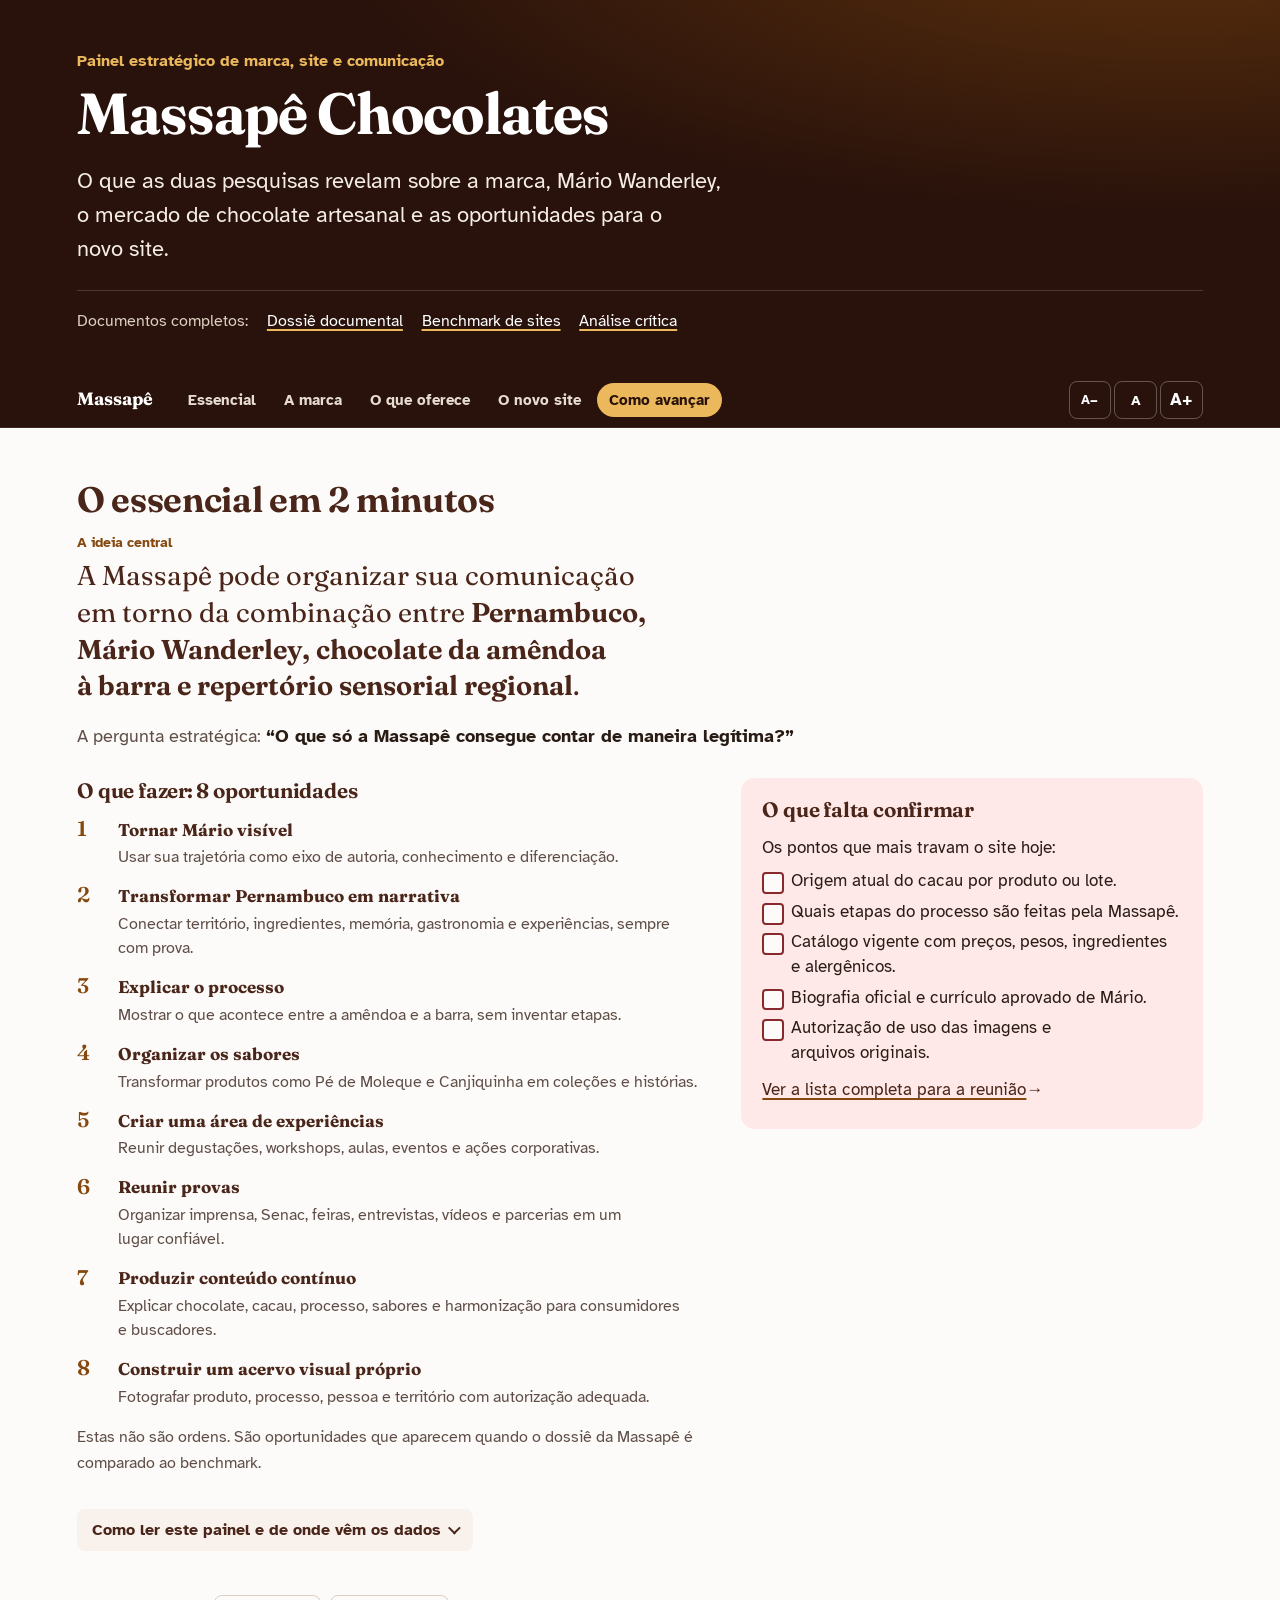
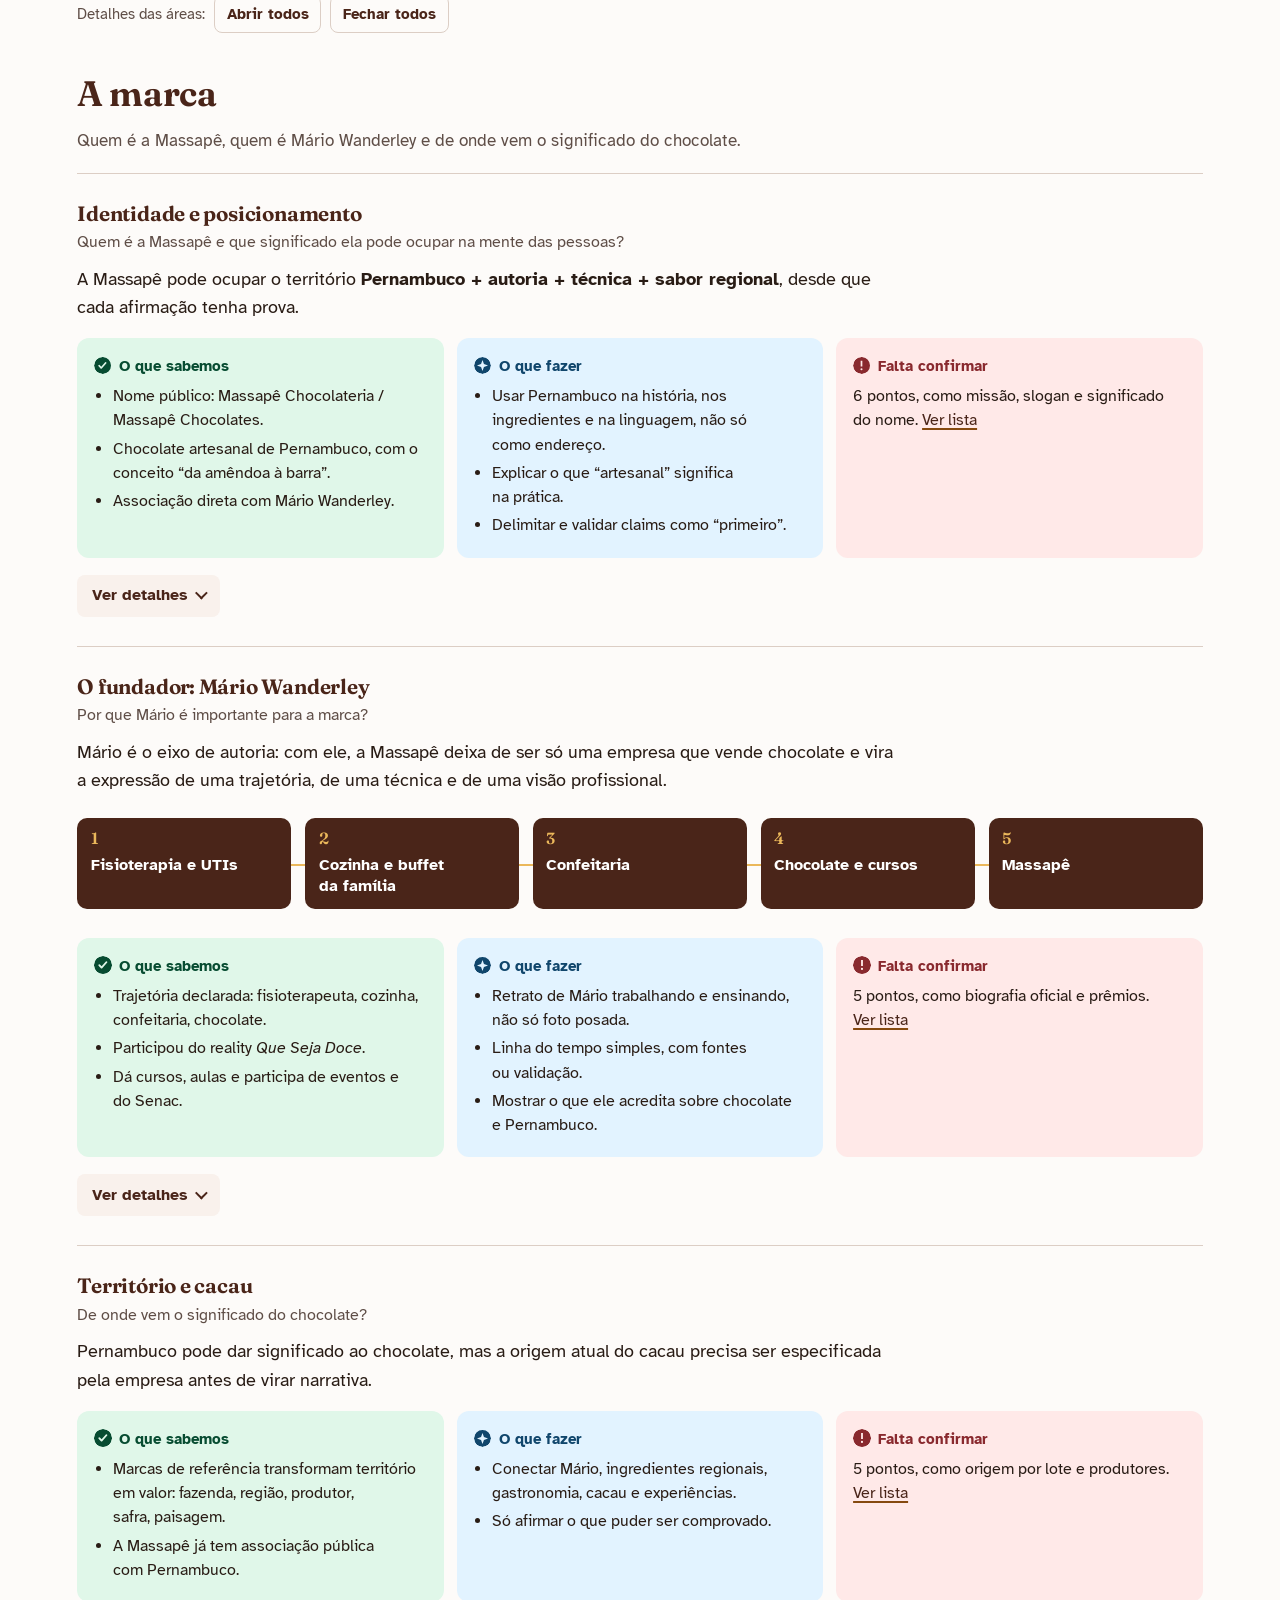
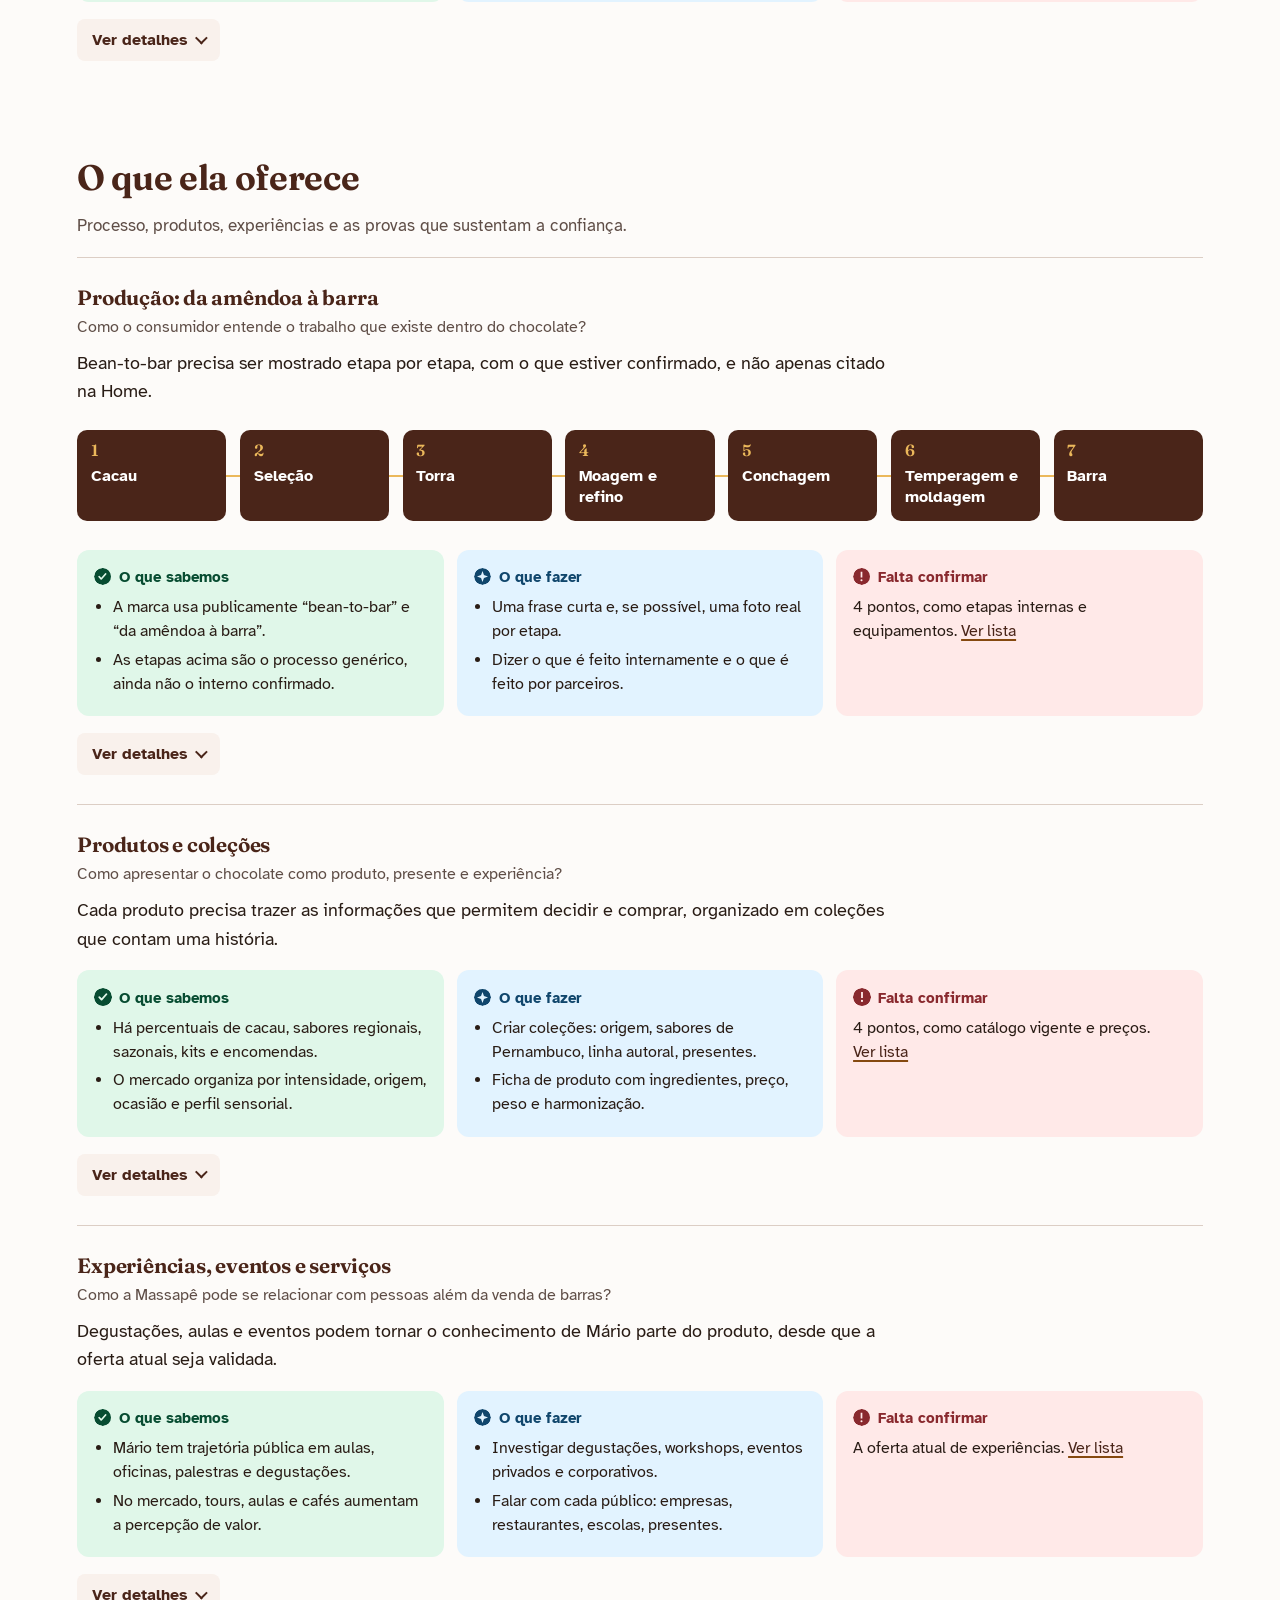
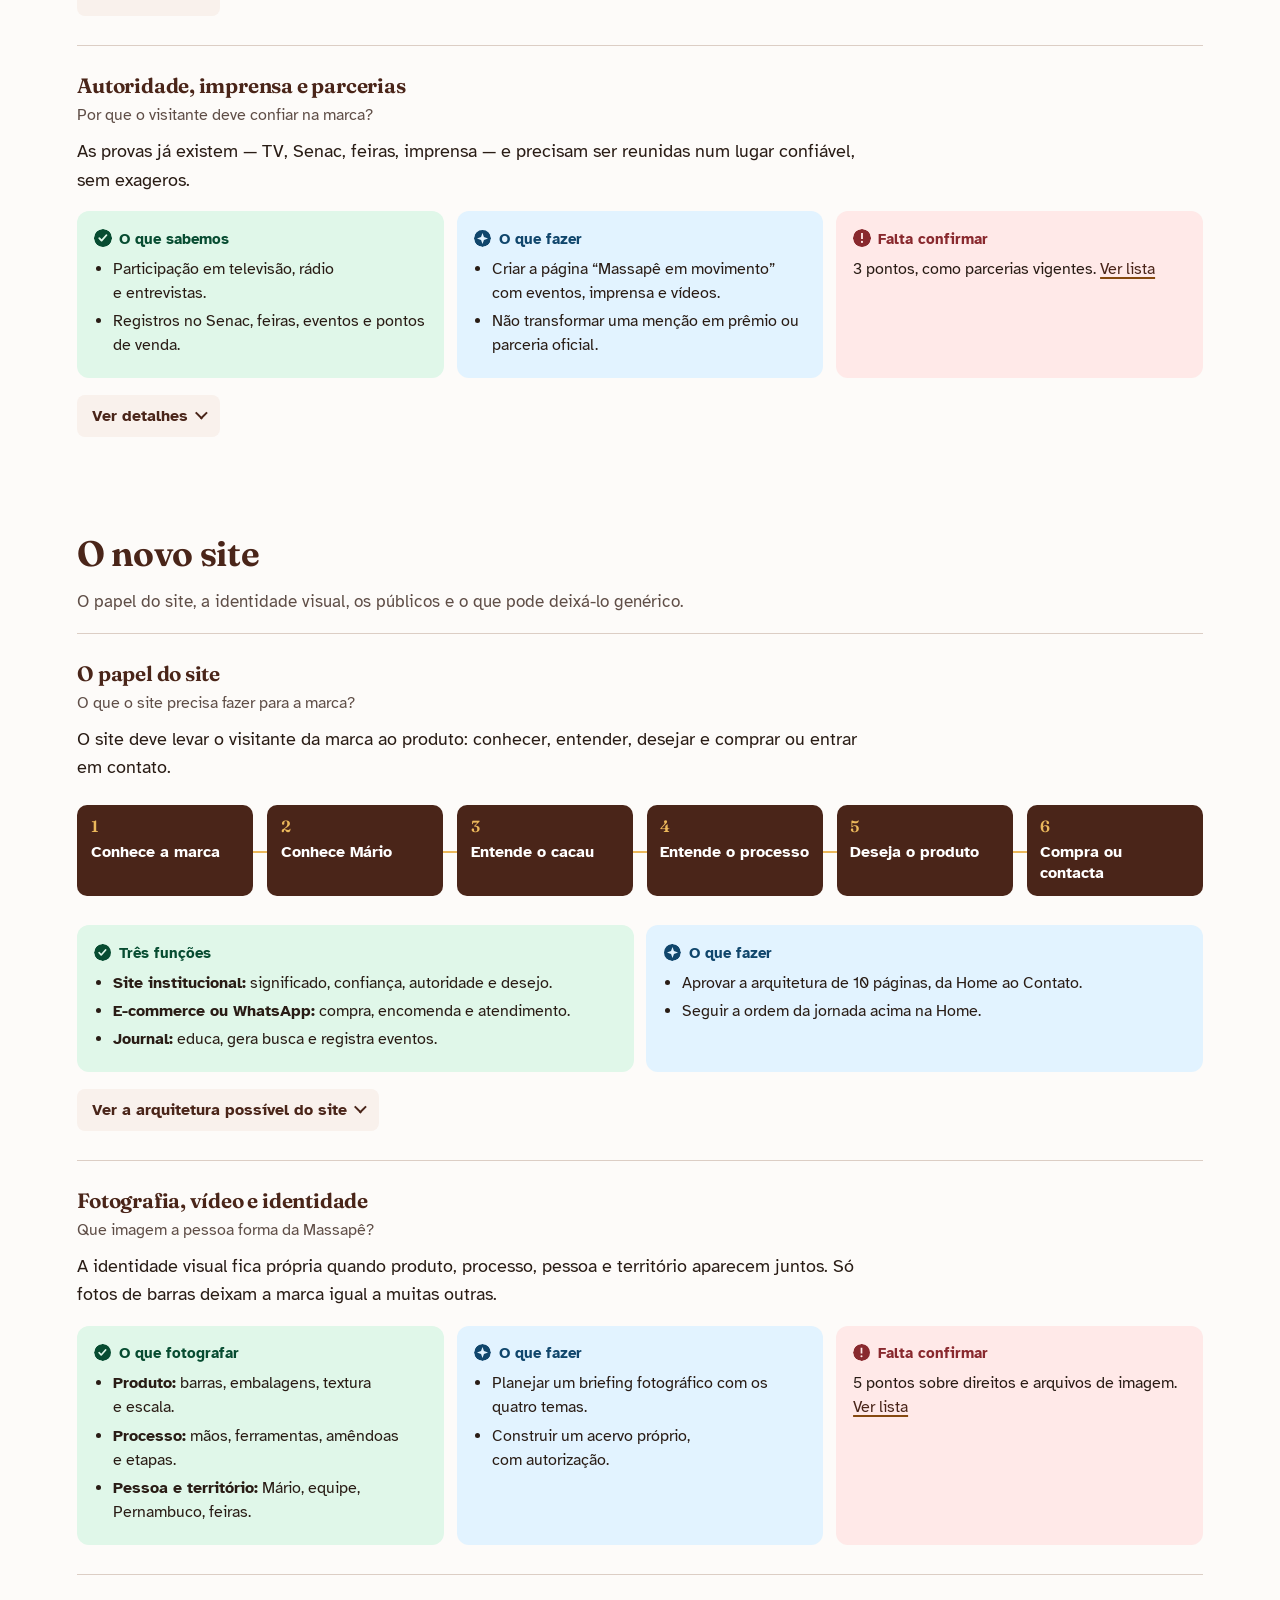
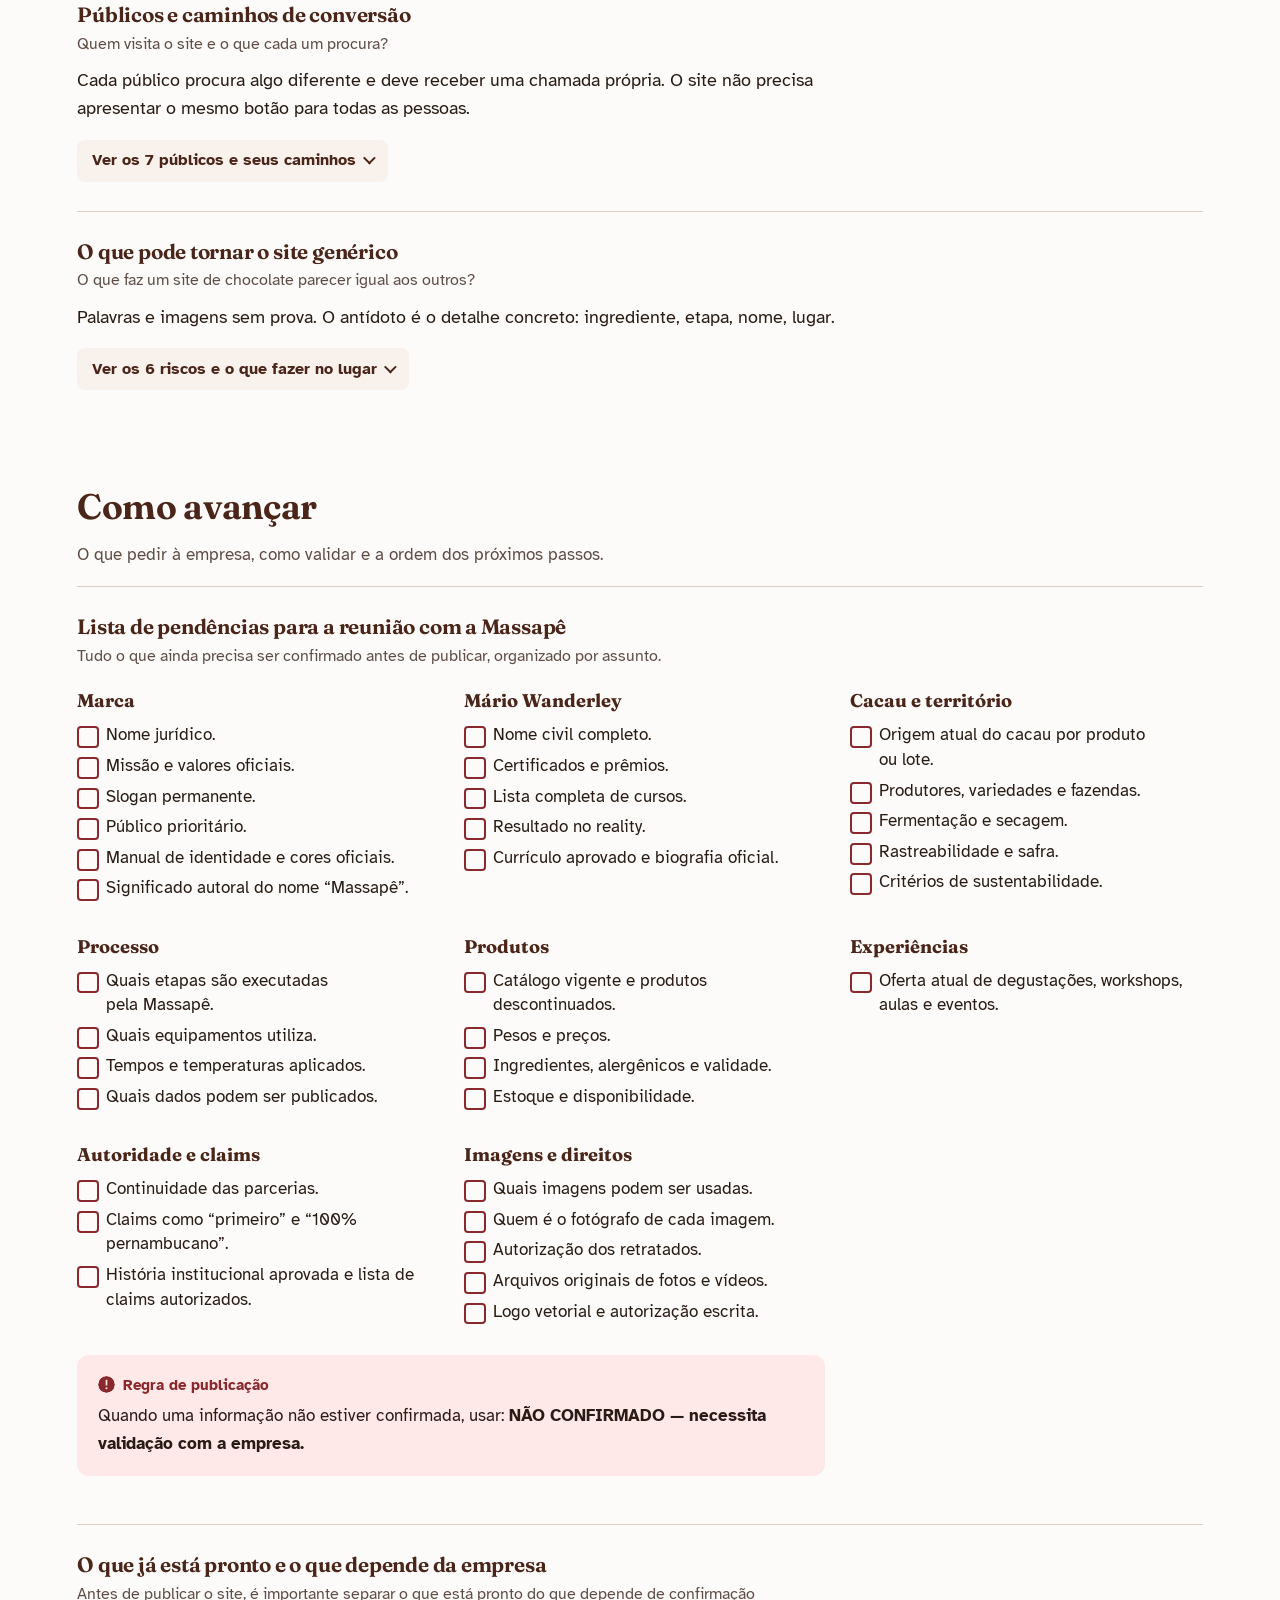
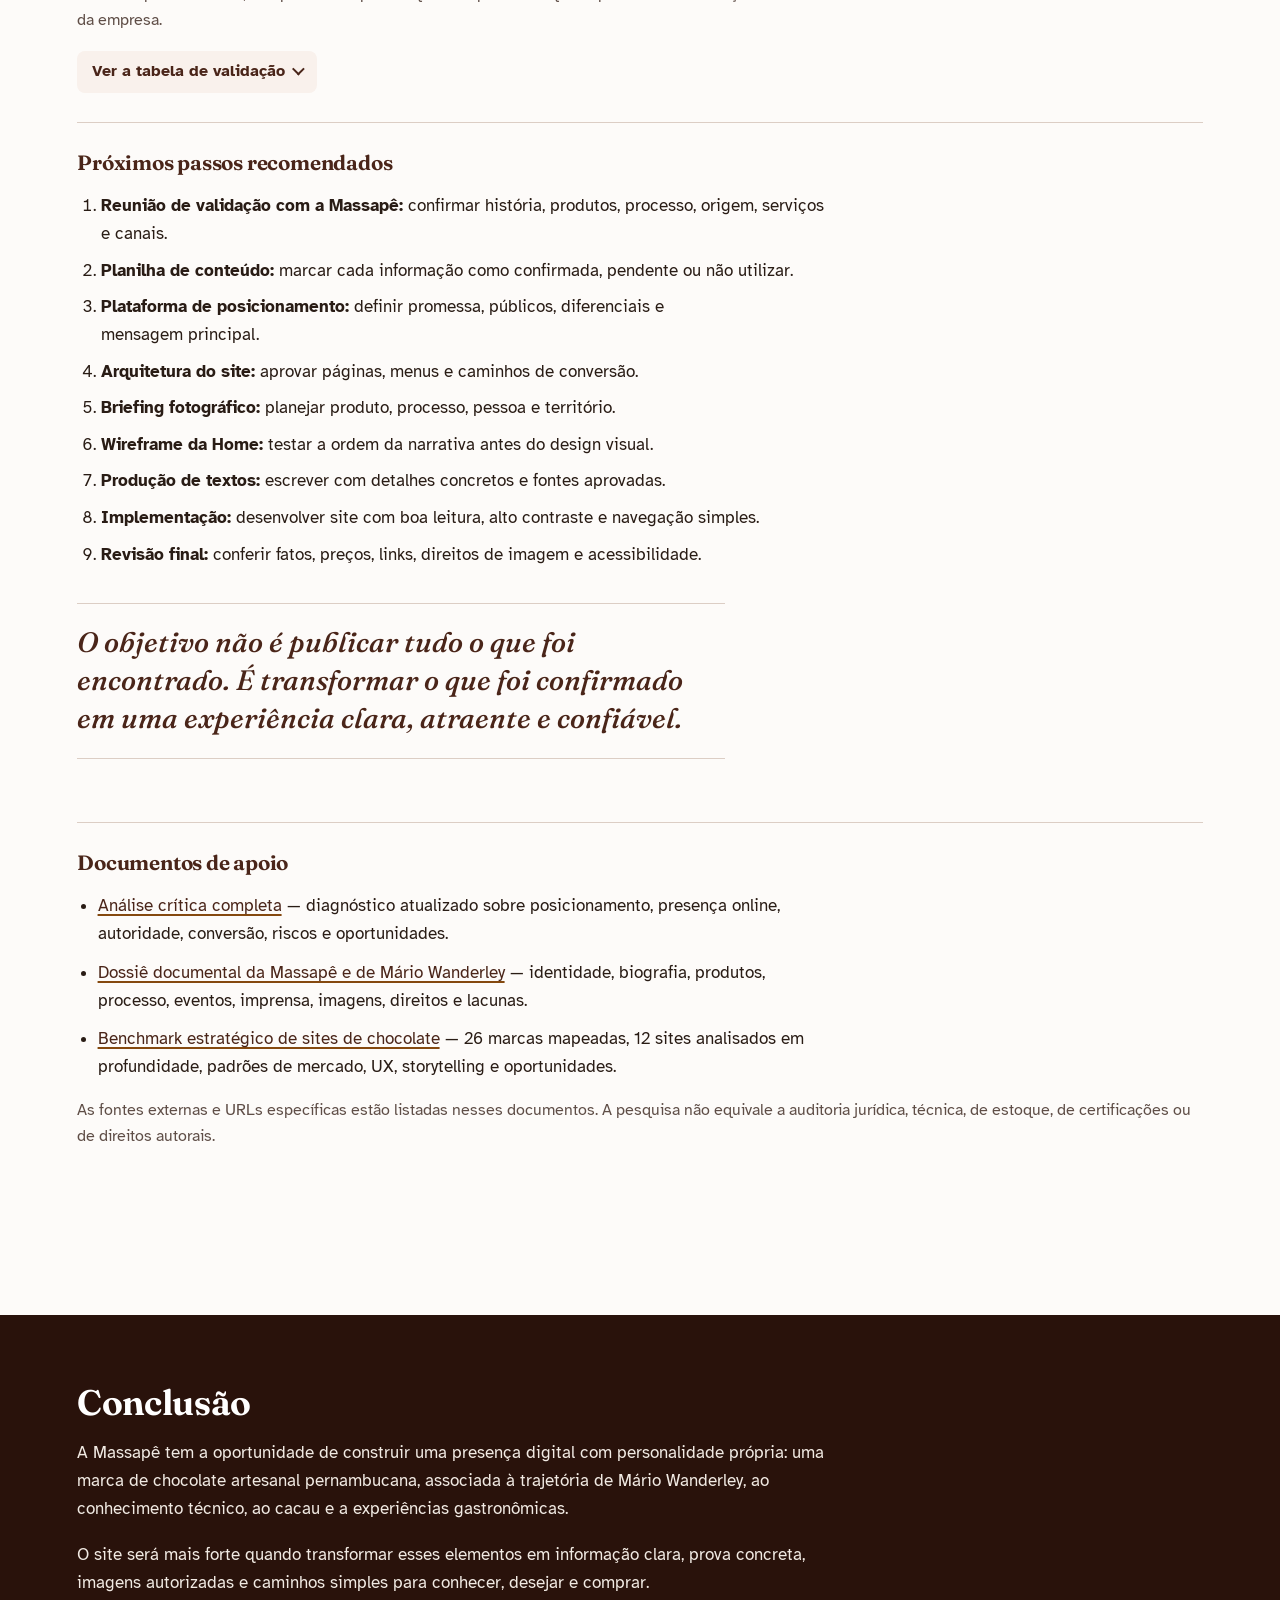
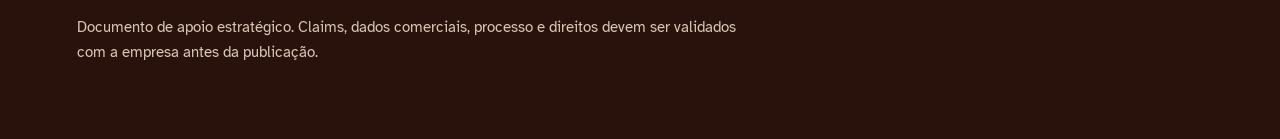
==== commit 772d670b: "Reorganiza o painel em camadas: essencial, 4 blocos e detalhes sob demanda - Primeira parte 'O essen" ====
--- a/index.html
+++ b/index.html
@@ -24,7 +24,6 @@
     <p class="hero-kicker">Painel estratégico de marca, site e comunicação</p>
     <h1>Massapê Chocolates</h1>
     <p class="lead">O que as duas pesquisas revelam sobre a marca, Mário Wanderley, o mercado de chocolate artesanal e as oportunidades para o novo site.</p>
-    <p class="hero-meta">Fatos separados de interpretações · Sem rankings · Ajuste o tamanho do texto pelos botões A− e A+ no topo</p>
     <nav class="hero-docs" aria-label="Documentos completos">
       <span>Documentos completos:</span>
       <a href="dossie-massape-mario-wanderley.html">Dossiê documental</a>
@@ -37,25 +36,12 @@
 <div class="bar">
   <div class="wrap">
     <a class="bar-brand hide-sm" href="#conteudo">Massapê</a>
-    <nav class="chips" data-spy aria-label="Seções do painel">
-      <a href="#como-ler">Como ler</a>
-      <a href="#resumo">Resumo</a>
-      <a href="#marca">Marca</a>
-      <a href="#mario">Mário</a>
-      <a href="#territorio">Território</a>
-      <a href="#processo">Processo</a>
-      <a href="#produto">Produtos</a>
-      <a href="#experiencias">Experiências</a>
-      <a href="#autoridade">Autoridade</a>
-      <a href="#site">Site</a>
-      <a href="#visual">Visual</a>
-      <a href="#publicos">Públicos</a>
-      <a href="#oportunidades">Oportunidades</a>
-      <a href="#evitar">O que evitar</a>
-      <a href="#validacao">Validação</a>
-      <a href="#proximos">Próximos passos</a>
-      <a href="#analise">Análise crítica</a>
-      <a href="#fontes">Fontes</a>
+    <nav class="chips" data-spy aria-label="Partes do painel">
+      <a href="#essencial">Essencial</a>
+      <a href="#bloco-marca">A marca</a>
+      <a href="#bloco-oferta">O que oferece</a>
+      <a href="#bloco-site">O novo site</a>
+      <a href="#bloco-avancar">Como avançar</a>
     </nav>
     <div class="textsize" role="group" aria-label="Tamanho do texto">
       <button type="button" data-size="down" aria-label="Diminuir texto">A−</button>
@@ -68,272 +54,399 @@
 
 <main id="conteudo"><div class="wrap">
 
-<section id="como-ler">
-  <div class="intro">
-    <h2>Como usar este painel</h2>
-    <p>Este material traduz as duas pesquisas para uma linguagem prática. Ele pode ser usado em reuniões com a empresa, o designer, o copywriter e o desenvolvedor.</p>
-    <p>Existem três tipos de informação:</p>
-    <ul class="legend">
-      <li class="l-fact">Fato documentado</li>
-      <li class="l-analysis">Insight ou interpretação estratégica</li>
-      <li class="l-pending">Ponto que ainda precisa ser confirmado</li>
+<!-- ===================== ESSENCIAL ===================== -->
+<section id="essencial" class="block">
+  <h2>O essencial em 2 minutos</h2>
+  <p class="central"><span class="central-label">A ideia central</span>A Massapê pode organizar sua comunicação em torno da combinação entre <strong>Pernambuco, Mário Wanderley, chocolate da amêndoa à barra e repertório sensorial regional</strong>.</p>
+  <p class="section-q">A pergunta estratégica: <strong>“O que só a Massapê consegue contar de maneira legítima?”</strong></p>
+
+  <div class="ess-grid">
+    <div id="oportunidades" class="ess-col">
+      <h3>O que fazer: 8 oportunidades</h3>
+      <ol class="opps compact">
+        <li><h4>Tornar Mário visível</h4><p>Usar sua trajetória como eixo de autoria, conhecimento e diferenciação.</p></li>
+        <li><h4>Transformar Pernambuco em narrativa</h4><p>Conectar território, ingredientes, memória, gastronomia e experiências, sempre com prova.</p></li>
+        <li><h4>Explicar o processo</h4><p>Mostrar o que acontece entre a amêndoa e a barra, sem inventar etapas.</p></li>
+        <li><h4>Organizar os sabores</h4><p>Transformar produtos como Pé de Moleque e Canjiquinha em coleções e histórias.</p></li>
+        <li><h4>Criar uma área de experiências</h4><p>Reunir degustações, workshops, aulas, eventos e ações corporativas.</p></li>
+        <li><h4>Reunir provas</h4><p>Organizar imprensa, Senac, feiras, entrevistas, vídeos e parcerias em um lugar confiável.</p></li>
+        <li><h4>Produzir conteúdo contínuo</h4><p>Explicar chocolate, cacau, processo, sabores e harmonização para consumidores e buscadores.</p></li>
+        <li><h4>Construir um acervo visual próprio</h4><p>Fotografar produto, processo, pessoa e território com autorização adequada.</p></li>
+      </ol>
+      <p class="small">Estas não são ordens. São oportunidades que aparecem quando o dossiê da Massapê é comparado ao benchmark.</p>
+    </div>
+    <div class="ess-col ess-pending">
+      <h3>O que falta confirmar</h3>
+      <p>Os pontos que mais travam o site hoje:</p>
+      <ul class="checklist">
+        <li>Origem atual do cacau por produto ou lote.</li>
+        <li>Quais etapas do processo são feitas pela Massapê.</li>
+        <li>Catálogo vigente com preços, pesos, ingredientes e alergênicos.</li>
+        <li>Biografia oficial e currículo aprovado de Mário.</li>
+        <li>Autorização de uso das imagens e arquivos originais.</li>
+      </ul>
+      <p><a class="arrow-link" href="#pendencias">Ver a lista completa para a reunião</a></p>
+    </div>
+  </div>
+
+  <details class="more" id="como-ler">
+    <summary>Como ler este painel e de onde vêm os dados</summary>
+    <div class="more-body">
+      <p>Este material traduz as duas pesquisas para uma linguagem prática. Ele pode ser usado em reuniões com a empresa, o designer, o copywriter e o desenvolvedor.</p>
+      <p>Existem três tipos de informação:</p>
+      <ul class="legend">
+        <li class="l-fact">Fato documentado</li>
+        <li class="l-analysis">Insight ou interpretação estratégica</li>
+        <li class="l-pending">Ponto que ainda precisa ser confirmado</li>
+      </ul>
+      <p><strong>Regra importante:</strong> uma referência de mercado pode inspirar uma solução, mas não deve ser copiada. O objetivo é entender por que determinada solução comunica valor e descobrir como a Massapê pode construir uma identidade própria.</p>
+      <div class="grid summary" id="resumo">
+        <div class="card"><h4>O primeiro estudo</h4><p>Documentou quem é a Massapê, o que aparece publicamente sobre Mário Wanderley, produtos, eventos, imprensa, imagens e lacunas de informação.</p></div>
+        <div class="card"><h4>O segundo estudo</h4><p>Comparou 26 marcas de chocolate e analisou profundamente 12 sites para entender posicionamento, história, processo, produto, design, conteúdo e conversão.</p></div>
+        <div class="card"><h4>A conclusão conjunta</h4><p>A Massapê pode organizar sua comunicação em torno da combinação entre Pernambuco, Mário Wanderley, chocolate da amêndoa à barra e repertório sensorial regional.</p></div>
+      </div>
+      <div class="fact"><span class="label">Fato documentado</span>A marca se apresenta publicamente como chocolate artesanal de Pernambuco, da amêndoa à barra, criado e produzido por @mwchocolate. O dossiê também documenta a presença de Mário em confeitaria, chocolate, cursos, eventos, Senac e televisão.</div>
+      <div class="analysis"><span class="label">Insight</span>A Massapê não precisa parecer uma versão menor de outra marca. Ela pode organizar e tornar visível a combinação particular que já possui.</div>
+    </div>
+  </details>
+</section>
+
+<div class="details-tools" role="group" aria-label="Detalhes das áreas">
+  <span>Detalhes das áreas:</span>
+  <button type="button" data-details="open">Abrir todos</button>
+  <button type="button" data-details="close">Fechar todos</button>
+</div>
+
+<!-- ===================== A MARCA ===================== -->
+<section id="bloco-marca" class="block">
+  <h2>A marca</h2>
+  <p class="block-intro">Quem é a Massapê, quem é Mário Wanderley e de onde vem o significado do chocolate.</p>
+
+  <article id="marca" class="area">
+    <h3>Identidade e posicionamento</h3>
+    <p class="area-q">Quem é a Massapê e que significado ela pode ocupar na mente das pessoas?</p>
+    <p class="area-a">A Massapê pode ocupar o território <strong>Pernambuco + autoria + técnica + sabor regional</strong>, desde que cada afirmação tenha prova.</p>
+    <div class="area-cols">
+      <div class="col fact"><span class="label">O que sabemos</span><ul><li>Nome público: Massapê Chocolateria / Massapê Chocolates.</li><li>Chocolate artesanal de Pernambuco, com o conceito “da amêndoa à barra”.</li><li>Associação direta com Mário Wanderley.</li></ul></div>
+      <div class="col analysis"><span class="label">O que fazer</span><ul><li>Usar Pernambuco na história, nos ingredientes e na linguagem, não só como endereço.</li><li>Explicar o que “artesanal” significa na prática.</li><li>Delimitar e validar claims como “primeiro”.</li></ul></div>
+      <div class="col pending"><span class="label">Falta confirmar</span><p>6 pontos, como missão, slogan e significado do nome. <a href="#pend-marca">Ver lista</a></p></div>
+    </div>
+    <details class="more"><summary>Ver detalhes</summary><div class="more-body">
+      <div class="grid">
+        <div class="card"><h4>Elementos já encontrados</h4><ul><li>Nome público: Massapê Chocolateria / Massapê Chocolates.</li><li>Chocolate artesanal de Pernambuco.</li><li>Uso do conceito bean-to-bar ou “da amêndoa à barra”.</li><li>Associação direta com Mário Wanderley.</li><li>Produtos com percentuais variados e sabores regionais.</li><li>Presença em feiras, eventos, aulas e degustações.</li></ul></div>
+        <div class="card"><h4>Território possível</h4><p><strong>Pernambuco + autoria + técnica + sabor regional.</strong></p><p>Pernambuco pode ser mais do que o endereço da empresa. Pode aparecer na história, nos ingredientes, na linguagem, nas experiências e na forma de apresentar o chocolate.</p></div>
+        <div class="card"><h4>O que evitar</h4><ul><li>Falar apenas “artesanal” sem explicar o que isso significa.</li><li>Usar “qualidade”, “paixão” e “feito com amor” sem prova concreta.</li><li>Usar o nome Pernambuco como decoração, sem conexão com produto, história ou processo.</li><li>Publicar claims como “primeiro” ou “100% pernambucano” sem delimitar e validar.</li></ul></div>
+      </div>
+    </div></details>
+  </article>
+
+  <article id="mario" class="area">
+    <h3>O fundador: Mário Wanderley</h3>
+    <p class="area-q">Por que Mário é importante para a marca?</p>
+    <p class="area-a">Mário é o eixo de autoria: com ele, a Massapê deixa de ser só uma empresa que vende chocolate e vira a expressão de uma trajetória, de uma técnica e de uma visão profissional.</p>
+    <ol class="flow" aria-label="Trajetória de Mário Wanderley">
+      <li>Fisioterapia e UTIs</li>
+      <li>Cozinha e buffet da família</li>
+      <li>Confeitaria</li>
+      <li>Chocolate e cursos</li>
+      <li>Massapê</li>
+    </ol>
+    <div class="area-cols">
+      <div class="col fact"><span class="label">O que sabemos</span><ul><li>Trajetória declarada: fisioterapeuta, cozinha, confeitaria, chocolate.</li><li>Participou do reality <em>Que Seja Doce</em>.</li><li>Dá cursos, aulas e participa de eventos e do Senac.</li></ul></div>
+      <div class="col analysis"><span class="label">O que fazer</span><ul><li>Retrato de Mário trabalhando e ensinando, não só foto posada.</li><li>Linha do tempo simples, com fontes ou validação.</li><li>Mostrar o que ele acredita sobre chocolate e Pernambuco.</li></ul></div>
+      <div class="col pending"><span class="label">Falta confirmar</span><p>5 pontos, como biografia oficial e prêmios. <a href="#pend-mario">Ver lista</a></p></div>
+    </div>
+    <details class="more"><summary>Ver detalhes</summary><div class="more-body">
+      <div class="fact"><span class="label">Fato documentado</span>O dossiê registra a trajetória declarada de Mário como fisioterapeuta, sua aproximação com a cozinha, sua atuação em confeitaria, participação no reality <em>Que Seja Doce</em>, cursos, aulas, eventos e a criação da Massapê Chocolateria.</div>
+      <div class="analysis"><span class="label">Insight</span>A marca pode ser apresentada como autoral: não apenas uma empresa que vende chocolate, mas a expressão de uma trajetória, de uma técnica e de uma visão profissional.</div>
+      <h4>Como isso pode aparecer no site</h4>
+      <div class="grid">
+        <div class="card"><h4>Foto</h4><p>Retrato de Mário, trabalhando e ensinando — não apenas uma foto posada.</p></div>
+        <div class="card"><h4>História</h4><p>Uma linha do tempo simples, com poucos acontecimentos importantes e fontes ou validação da empresa.</p></div>
+        <div class="card"><h4>Autoridade</h4><p>Eventos, Senac, entrevistas, televisão, aulas e experiências organizados como prova.</p></div>
+        <div class="card"><h4>Filosofia</h4><p>O que Mário acredita sobre chocolate, ingredientes, técnica, sabor e Pernambuco.</p></div>
+      </div>
+    </div></details>
+  </article>
+
+  <article id="territorio" class="area">
+    <h3>Território e cacau</h3>
+    <p class="area-q">De onde vem o significado do chocolate?</p>
+    <p class="area-a">Pernambuco pode dar significado ao chocolate, mas a origem atual do cacau precisa ser especificada pela empresa antes de virar narrativa.</p>
+    <div class="area-cols">
+      <div class="col fact"><span class="label">O que sabemos</span><ul><li>Marcas de referência transformam território em valor: fazenda, região, produtor, safra, paisagem.</li><li>A Massapê já tem associação pública com Pernambuco.</li></ul></div>
+      <div class="col analysis"><span class="label">O que fazer</span><ul><li>Conectar Mário, ingredientes regionais, gastronomia, cacau e experiências.</li><li>Só afirmar o que puder ser comprovado.</li></ul></div>
+      <div class="col pending"><span class="label">Falta confirmar</span><p>5 pontos, como origem por lote e produtores. <a href="#pend-territorio">Ver lista</a></p></div>
+    </div>
+    <details class="more"><summary>Ver detalhes</summary><div class="more-body">
+      <div class="grid">
+        <div class="card"><h4>O mercado mostra</h4><p>Marcas de referência transformam território em valor usando fazenda, região, bioma, produtor, variedade, safra, clima, solo, paisagem e história local.</p></div>
+        <div class="card"><h4>Possibilidade para a Massapê</h4><p>Construir uma narrativa de Pernambuco conectando Mário, ingredientes regionais, gastronomia, cacau e experiências, sempre de acordo com o que puder ser comprovado.</p></div>
+        <div class="card"><h4>Cuidado essencial</h4><p>Não transformar uma associação encontrada em uma afirmação absoluta. A origem atual do cacau, produtores, lotes e fazendas precisam ser especificados pela empresa.</p></div>
+      </div>
+    </div></details>
+  </article>
+</section>
+
+<!-- ===================== O QUE OFERECE ===================== -->
+<section id="bloco-oferta" class="block">
+  <h2>O que ela oferece</h2>
+  <p class="block-intro">Processo, produtos, experiências e as provas que sustentam a confiança.</p>
+
+  <article id="processo" class="area">
+    <h3>Produção: da amêndoa à barra</h3>
+    <p class="area-q">Como o consumidor entende o trabalho que existe dentro do chocolate?</p>
+    <p class="area-a">Bean-to-bar precisa ser mostrado etapa por etapa, com o que estiver confirmado, e não apenas citado na Home.</p>
+    <ol class="flow" aria-label="Etapas da amêndoa à barra">
+      <li>Cacau</li>
+      <li>Seleção</li>
+      <li>Torra</li>
+      <li>Moagem e refino</li>
+      <li>Conchagem</li>
+      <li>Temperagem e moldagem</li>
+      <li>Barra</li>
+    </ol>
+    <div class="area-cols">
+      <div class="col fact"><span class="label">O que sabemos</span><ul><li>A marca usa publicamente “bean-to-bar” e “da amêndoa à barra”.</li><li>As etapas acima são o processo genérico, ainda não o interno confirmado.</li></ul></div>
+      <div class="col analysis"><span class="label">O que fazer</span><ul><li>Uma frase curta e, se possível, uma foto real por etapa.</li><li>Dizer o que é feito internamente e o que é feito por parceiros.</li></ul></div>
+      <div class="col pending"><span class="label">Falta confirmar</span><p>4 pontos, como etapas internas e equipamentos. <a href="#pend-processo">Ver lista</a></p></div>
+    </div>
+    <details class="more"><summary>Ver detalhes</summary><div class="more-body">
+      <div class="analysis"><span class="label">Insight</span>Bean-to-bar deve ser uma experiência de entendimento, não apenas uma palavra técnica na Home. O visitante precisa enxergar a transformação do cacau em chocolate.</div>
+      <h4>Como explicar sem complicar</h4>
+      <ol class="prose">
+        <li>Use uma frase curta para explicar cada etapa.</li>
+        <li>Mostre uma foto real, quando disponível.</li>
+        <li>Explique o que a Massapê faz internamente e o que é feito por parceiros.</li>
+        <li>Indique quando uma etapa varia conforme o produto.</li>
+        <li>Evite publicar um processo genérico como se fosse o procedimento interno confirmado.</li>
+      </ol>
+    </div></details>
+  </article>
+
+  <article id="produto" class="area">
+    <h3>Produtos e coleções</h3>
+    <p class="area-q">Como apresentar o chocolate como produto, presente e experiência?</p>
+    <p class="area-a">Cada produto precisa trazer as informações que permitem decidir e comprar, organizado em coleções que contam uma história.</p>
+    <div class="area-cols">
+      <div class="col fact"><span class="label">O que sabemos</span><ul><li>Há percentuais de cacau, sabores regionais, sazonais, kits e encomendas.</li><li>O mercado organiza por intensidade, origem, ocasião e perfil sensorial.</li></ul></div>
+      <div class="col analysis"><span class="label">O que fazer</span><ul><li>Criar coleções: origem, sabores de Pernambuco, linha autoral, presentes.</li><li>Ficha de produto com ingredientes, preço, peso e harmonização.</li></ul></div>
+      <div class="col pending"><span class="label">Falta confirmar</span><p>4 pontos, como catálogo vigente e preços. <a href="#pend-produto">Ver lista</a></p></div>
+    </div>
+    <details class="more"><summary>Ver detalhes</summary><div class="more-body">
+      <div class="grid">
+        <div class="card"><h4>O levantamento encontrou</h4><p>Percentuais de cacau, barras, sabores regionais, produtos sazonais, kits, Páscoa, Natal, pontos de venda e encomendas em diferentes momentos.</p></div>
+        <div class="card"><h4>O benchmark mostrou</h4><p>Marcas organizam produtos por intensidade, origem, variedade, ocasião, presente, coleção, ingredientes, safra, perfil sensorial e uso profissional.</p></div>
+        <div class="card"><h4>Possíveis coleções</h4><ul><li>Barras de origem.</li><li>Sabores de Pernambuco.</li><li>Linha autoral.</li><li>Intensidades.</li><li>Presentes e kits.</li><li>Edições sazonais.</li><li>Produtos corporativos.</li></ul></div>
+      </div>
+      <h4>O que cada produto deveria explicar</h4>
+      <div class="table-wrap stack" role="region" aria-label="O que cada produto deveria explicar" tabindex="0"><table><thead><tr><th>Informação</th><th>Por que é importante</th></tr></thead><tbody>
+        <tr><td data-label="Informação">Nome e foto</td><td data-label="Por que é importante">Ajuda a reconhecer o produto e aumenta o desejo.</td></tr>
+        <tr><td data-label="Informação">Ingredientes e alergênicos</td><td data-label="Por que é importante">Ajuda na decisão e reduz dúvidas de atendimento.</td></tr>
+        <tr><td data-label="Informação">Percentual de cacau</td><td data-label="Por que é importante">Orienta intensidade e expectativa de sabor.</td></tr>
+        <tr><td data-label="Informação">Peso, preço e disponibilidade</td><td data-label="Por que é importante">Permite comprar ou solicitar encomenda.</td></tr>
+        <tr><td data-label="Informação">História ou inspiração</td><td data-label="Por que é importante">Transforma o produto em experiência, não apenas mercadoria.</td></tr>
+        <tr><td data-label="Informação">Harmonização</td><td data-label="Por que é importante">Ajuda o consumidor a imaginar o momento de consumo.</td></tr>
+      </tbody></table></div>
+    </div></details>
+  </article>
+
+  <article id="experiencias" class="area">
+    <h3>Experiências, eventos e serviços</h3>
+    <p class="area-q">Como a Massapê pode se relacionar com pessoas além da venda de barras?</p>
+    <p class="area-a">Degustações, aulas e eventos podem tornar o conhecimento de Mário parte do produto, desde que a oferta atual seja validada.</p>
+    <div class="area-cols">
+      <div class="col fact"><span class="label">O que sabemos</span><ul><li>Mário tem trajetória pública em aulas, oficinas, palestras e degustações.</li><li>No mercado, tours, aulas e cafés aumentam a percepção de valor.</li></ul></div>
+      <div class="col analysis"><span class="label">O que fazer</span><ul><li>Investigar degustações, workshops, eventos privados e corporativos.</li><li>Falar com cada público: empresas, restaurantes, escolas, presentes.</li></ul></div>
+      <div class="col pending"><span class="label">Falta confirmar</span><p>A oferta atual de experiências. <a href="#pend-experiencias">Ver lista</a></p></div>
+    </div>
+    <details class="more"><summary>Ver detalhes</summary><div class="more-body">
+      <div class="grid">
+        <div class="card"><h4>Serviços a investigar</h4><ul><li>Degustações.</li><li>Workshops.</li><li>Aulas e palestras.</li><li>Eventos privados.</li><li>Experiências corporativas.</li><li>Presentes personalizados.</li><li>Produção sob encomenda.</li><li>Parcerias com restaurantes e cafés.</li></ul></div>
+        <div class="card"><h4>Por que isso importa</h4><p>O benchmark mostra que tours, aulas, cafés, visitas e experiências tornam o conhecimento parte do produto e aumentam a percepção de valor.</p></div>
+        <div class="card"><h4>Públicos possíveis</h4><p>Consumidor final, empresas, restaurantes, instituições de ensino, imprensa, eventos gastronômicos e pessoas procurando presentes.</p></div>
+      </div>
+      <div class="analysis"><span class="label">Insight</span>A trajetória pública de Mário em aulas, oficinas, palestras e degustações pode sustentar uma área de experiências — desde que a oferta atual seja validada.</div>
+    </div></details>
+  </article>
+
+  <article id="autoridade" class="area">
+    <h3>Autoridade, imprensa e parcerias</h3>
+    <p class="area-q">Por que o visitante deve confiar na marca?</p>
+    <p class="area-a">As provas já existem — TV, Senac, feiras, imprensa — e precisam ser reunidas num lugar confiável, sem exageros.</p>
+    <div class="area-cols">
+      <div class="col fact"><span class="label">O que sabemos</span><ul><li>Participação em televisão, rádio e entrevistas.</li><li>Registros no Senac, feiras, eventos e pontos de venda.</li></ul></div>
+      <div class="col analysis"><span class="label">O que fazer</span><ul><li>Criar a página “Massapê em movimento” com eventos, imprensa e vídeos.</li><li>Não transformar uma menção em prêmio ou parceria oficial.</li></ul></div>
+      <div class="col pending"><span class="label">Falta confirmar</span><p>3 pontos, como parcerias vigentes. <a href="#pend-autoridade">Ver lista</a></p></div>
+    </div>
+    <details class="more"><summary>Ver detalhes</summary><div class="more-body">
+      <div class="grid">
+        <div class="card"><h4>Provas encontradas</h4><ul><li>Participação em televisão.</li><li>Registros no Senac.</li><li>Feiras e eventos.</li><li>Entrevistas e rádio.</li><li>Workshops e degustações.</li><li>Parcerias e pontos de venda.</li><li>Produtos e lançamentos documentados.</li></ul></div>
+        <div class="card"><h4>Seção sugerida</h4><p><strong>Massapê em movimento</strong></p><p>Uma página com eventos, imprensa, aulas, feiras, entrevistas, vídeos, parceiros e imagens autorizadas.</p></div>
+        <div class="card"><h4>O que não fazer</h4><p>Não transformar uma menção em prêmio, parceria permanente ou reconhecimento oficial sem confirmar a informação.</p></div>
+      </div>
+    </div></details>
+  </article>
+</section>
+
+<!-- ===================== O NOVO SITE ===================== -->
+<section id="bloco-site" class="block">
+  <h2>O novo site</h2>
+  <p class="block-intro">O papel do site, a identidade visual, os públicos e o que pode deixá-lo genérico.</p>
+
+  <article id="site" class="area">
+    <h3>O papel do site</h3>
+    <p class="area-q">O que o site precisa fazer para a marca?</p>
+    <p class="area-a">O site deve levar o visitante da marca ao produto: conhecer, entender, desejar e comprar ou entrar em contato.</p>
+    <ol class="flow" aria-label="Jornada recomendada do visitante">
+      <li>Conhece a marca</li>
+      <li>Conhece Mário</li>
+      <li>Entende o cacau</li>
+      <li>Entende o processo</li>
+      <li>Deseja o produto</li>
+      <li>Compra ou contacta</li>
+    </ol>
+    <div class="area-cols two">
+      <div class="col fact"><span class="label">Três funções</span><ul><li><strong>Site institucional:</strong> significado, confiança, autoridade e desejo.</li><li><strong>E-commerce ou WhatsApp:</strong> compra, encomenda e atendimento.</li><li><strong>Journal:</strong> educa, gera busca e registra eventos.</li></ul></div>
+      <div class="col analysis"><span class="label">O que fazer</span><ul><li>Aprovar a arquitetura de 10 páginas, da Home ao Contato.</li><li>Seguir a ordem da jornada acima na Home.</li></ul></div>
+    </div>
+    <details class="more"><summary>Ver a arquitetura possível do site</summary><div class="more-body">
+      <div class="table-wrap stack" role="region" aria-label="Arquitetura possível do site" tabindex="0"><table><thead><tr><th>Página</th><th>Objetivo</th><th>Conteúdo</th><th>Imagem</th></tr></thead><tbody>
+        <tr><td data-label="Página">Home</td><td data-label="Objetivo">Comunicar a promessa</td><td data-label="Conteúdo">Marca, produto, Mário, território e CTA</td><td data-label="Imagem">Imagem forte de produto, pessoa ou processo</td></tr>
+        <tr><td data-label="Página">A Massapê</td><td data-label="Objetivo">Explicar a marca</td><td data-label="Conteúdo">História, posicionamento e valores confirmados</td><td data-label="Imagem">Retrato institucional e bastidores</td></tr>
+        <tr><td data-label="Página">Mário Wanderley</td><td data-label="Objetivo">Construir autoria</td><td data-label="Conteúdo">Biografia, trajetória, eventos e filosofia</td><td data-label="Imagem">Mário trabalhando, ensinando e em eventos</td></tr>
+        <tr><td data-label="Página">O Cacau</td><td data-label="Objetivo">Explicar origem</td><td data-label="Conteúdo">Produtor, fazenda, região, lote e rastreabilidade</td><td data-label="Imagem">Fruto, amêndoa, paisagem e produtor</td></tr>
+        <tr><td data-label="Página">Da amêndoa à barra</td><td data-label="Objetivo">Educar e provar técnica</td><td data-label="Conteúdo">Etapas confirmadas do processo</td><td data-label="Imagem">Sequência visual do processo</td></tr>
+        <tr><td data-label="Página">Produtos</td><td data-label="Objetivo">Apresentar e vender</td><td data-label="Conteúdo">Catálogo, ficha, preço, disponibilidade e contato</td><td data-label="Imagem">Fotos técnicas e sensoriais</td></tr>
+        <tr><td data-label="Página">Experiências</td><td data-label="Objetivo">Captar eventos e serviços</td><td data-label="Conteúdo">Aulas, degustações, palestras e corporativo</td><td data-label="Imagem">Pessoas, mesas, aulas e eventos</td></tr>
+        <tr><td data-label="Página">Journal</td><td data-label="Objetivo">Educar e gerar busca</td><td data-label="Conteúdo">Origem, processo, sabores, eventos e receitas</td><td data-label="Imagem">Imagens editoriais autorizadas</td></tr>
+        <tr><td data-label="Página">Imprensa e eventos</td><td data-label="Objetivo">Organizar autoridade</td><td data-label="Conteúdo">Matérias, vídeos, entrevistas e agenda</td><td data-label="Imagem">Fotos e capas autorizadas</td></tr>
+        <tr><td data-label="Página">Contato</td><td data-label="Objetivo">Converter</td><td data-label="Conteúdo">WhatsApp, e-mail, endereço, horário e encomendas</td><td data-label="Imagem">Imagem simples, sem atrapalhar a ação</td></tr>
+      </tbody></table></div>
+    </div></details>
+  </article>
+
+  <article id="visual" class="area">
+    <h3>Fotografia, vídeo e identidade</h3>
+    <p class="area-q">Que imagem a pessoa forma da Massapê?</p>
+    <p class="area-a">A identidade visual fica própria quando produto, processo, pessoa e território aparecem juntos. Só fotos de barras deixam a marca igual a muitas outras.</p>
+    <div class="area-cols">
+      <div class="col fact"><span class="label">O que fotografar</span><ul><li><strong>Produto:</strong> barras, embalagens, textura e escala.</li><li><strong>Processo:</strong> mãos, ferramentas, amêndoas e etapas.</li><li><strong>Pessoa e território:</strong> Mário, equipe, Pernambuco, feiras.</li></ul></div>
+      <div class="col analysis"><span class="label">O que fazer</span><ul><li>Planejar um briefing fotográfico com os quatro temas.</li><li>Construir um acervo próprio, com autorização.</li></ul></div>
+      <div class="col pending"><span class="label">Falta confirmar</span><p>5 pontos sobre direitos e arquivos de imagem. <a href="#pend-visual">Ver lista</a></p></div>
+    </div>
+  </article>
+
+  <article id="publicos" class="area">
+    <h3>Públicos e caminhos de conversão</h3>
+    <p class="area-q">Quem visita o site e o que cada um procura?</p>
+    <p class="area-a">Cada público procura algo diferente e deve receber uma chamada própria. O site não precisa apresentar o mesmo botão para todas as pessoas.</p>
+    <details class="more"><summary>Ver os 7 públicos e seus caminhos</summary><div class="more-body">
+      <div class="table-wrap stack" role="region" aria-label="Públicos e caminhos de conversão" tabindex="0"><table><thead><tr><th>Público</th><th>O que procura</th><th>Caminho possível</th></tr></thead><tbody>
+        <tr><td data-label="Público">Consumidor final</td><td data-label="O que procura">Sabor, confiança, praticidade e compra</td><td data-label="Caminho possível">Produto, WhatsApp, e-commerce ou ponto de venda</td></tr>
+        <tr><td data-label="Público">Presente</td><td data-label="O que procura">Apresentação, ocasião e personalização</td><td data-label="Caminho possível">Kits, presentes e encomendas</td></tr>
+        <tr><td data-label="Público">Empresa</td><td data-label="O que procura">Prazo, escala, personalização e apresentação</td><td data-label="Caminho possível">Página Corporativo e formulário</td></tr>
+        <tr><td data-label="Público">Público gastronômico</td><td data-label="O que procura">Técnica, origem e harmonização</td><td data-label="Caminho possível">Degustação, workshop e Journal</td></tr>
+        <tr><td data-label="Público">Restaurante ou café</td><td data-label="O que procura">Parceria e fornecimento</td><td data-label="Caminho possível">Contato comercial e catálogo profissional</td></tr>
+        <tr><td data-label="Público">Imprensa</td><td data-label="O que procura">Dados, biografia e imagens</td><td data-label="Caminho possível">Kit de imprensa e página de mídia</td></tr>
+        <tr><td data-label="Público">Instituição de ensino</td><td data-label="O que procura">Aula, palestra e oficina</td><td data-label="Caminho possível">Experiências e contato direto</td></tr>
+      </tbody></table></div>
+    </div></details>
+  </article>
+
+  <article id="evitar" class="area">
+    <h3>O que pode tornar o site genérico</h3>
+    <p class="area-q">O que faz um site de chocolate parecer igual aos outros?</p>
+    <p class="area-a">Palavras e imagens sem prova. O antídoto é o detalhe concreto: ingrediente, etapa, nome, lugar.</p>
+    <details class="more"><summary>Ver os 6 riscos e o que fazer no lugar</summary><div class="more-body">
+      <div class="table-wrap stack" role="region" aria-label="O que evitar e o que fazer no lugar" tabindex="0"><table><thead><tr><th>Risco</th><th>Como aparece</th><th>Fazer no lugar</th></tr></thead><tbody>
+        <tr><td data-label="Risco">Texto genérico</td><td data-label="Como aparece">Excesso de “paixão”, “amor”, “qualidade” e “tradição” sem detalhes.</td><td data-label="Fazer no lugar">Escrever com detalhes concretos: ingredientes, etapas, nomes e lugares.</td></tr>
+        <tr><td data-label="Risco">Imagem sem história</td><td data-label="Como aparece">Apenas fotos de barras, sem pessoas, processo ou território.</td><td data-label="Fazer no lugar">Fotografar produto, processo, pessoa e território juntos.</td></tr>
+        <tr><td data-label="Risco">Sustentabilidade sem prova</td><td data-label="Como aparece">Claims amplos sem produtor, lote, certificado, número ou explicação.</td><td data-label="Fazer no lugar">Citar produtor, lote, certificado ou número — ou não fazer o claim.</td></tr>
+        <tr><td data-label="Risco">Luxo artificial</td><td data-label="Como aparece">Espaço vazio, cores sofisticadas e palavras premium sem justificar o valor.</td><td data-label="Fazer no lugar">Justificar o valor com técnica, origem e autoria.</td></tr>
+        <tr><td data-label="Risco">Excesso de loja</td><td data-label="Como aparece">Catálogo e botão de compra antes de explicar quem é a marca.</td><td data-label="Fazer no lugar">Apresentar a marca antes do catálogo, com um caminho claro para comprar.</td></tr>
+        <tr><td data-label="Risco">História superficial</td><td data-label="Como aparece">Uma biografia curta que não aproveita a trajetória de Mário.</td><td data-label="Fazer no lugar">Contar a trajetória de Mário com uma linha do tempo validada.</td></tr>
+      </tbody></table></div>
+    </div></details>
+  </article>
+</section>
+
+<!-- ===================== COMO AVANÇAR ===================== -->
+<section id="bloco-avancar" class="block">
+  <h2>Como avançar</h2>
+  <p class="block-intro">O que pedir à empresa, como validar e a ordem dos próximos passos.</p>
+
+  <article id="pendencias" class="area">
+    <h3>Lista de pendências para a reunião com a Massapê</h3>
+    <p class="area-q">Tudo o que ainda precisa ser confirmado antes de publicar, organizado por assunto.</p>
+    <div class="pend-grid">
+      <div id="pend-marca" class="pend-group"><h4>Marca</h4><ul class="checklist">
+        <li>Nome jurídico.</li><li>Missão e valores oficiais.</li><li>Slogan permanente.</li><li>Público prioritário.</li><li>Manual de identidade e cores oficiais.</li><li>Significado autoral do nome “Massapê”.</li>
+      </ul></div>
+      <div id="pend-mario" class="pend-group"><h4>Mário Wanderley</h4><ul class="checklist">
+        <li>Nome civil completo.</li><li>Certificados e prêmios.</li><li>Lista completa de cursos.</li><li>Resultado no reality.</li><li>Currículo aprovado e biografia oficial.</li>
+      </ul></div>
+      <div id="pend-territorio" class="pend-group"><h4>Cacau e território</h4><ul class="checklist">
+        <li>Origem atual do cacau por produto ou lote.</li><li>Produtores, variedades e fazendas.</li><li>Fermentação e secagem.</li><li>Rastreabilidade e safra.</li><li>Critérios de sustentabilidade.</li>
+      </ul></div>
+      <div id="pend-processo" class="pend-group"><h4>Processo</h4><ul class="checklist">
+        <li>Quais etapas são executadas pela Massapê.</li><li>Quais equipamentos utiliza.</li><li>Tempos e temperaturas aplicados.</li><li>Quais dados podem ser publicados.</li>
+      </ul></div>
+      <div id="pend-produto" class="pend-group"><h4>Produtos</h4><ul class="checklist">
+        <li>Catálogo vigente e produtos descontinuados.</li><li>Pesos e preços.</li><li>Ingredientes, alergênicos e validade.</li><li>Estoque e disponibilidade.</li>
+      </ul></div>
+      <div id="pend-experiencias" class="pend-group"><h4>Experiências</h4><ul class="checklist">
+        <li>Oferta atual de degustações, workshops, aulas e eventos.</li>
+      </ul></div>
+      <div id="pend-autoridade" class="pend-group"><h4>Autoridade e claims</h4><ul class="checklist">
+        <li>Continuidade das parcerias.</li><li>Claims como “primeiro” e “100% pernambucano”.</li><li>História institucional aprovada e lista de claims autorizados.</li>
+      </ul></div>
+      <div id="pend-visual" class="pend-group"><h4>Imagens e direitos</h4><ul class="checklist">
+        <li>Quais imagens podem ser usadas.</li><li>Quem é o fotógrafo de cada imagem.</li><li>Autorização dos retratados.</li><li>Arquivos originais de fotos e vídeos.</li><li>Logo vetorial e autorização escrita.</li>
+      </ul></div>
+    </div>
+    <div class="pending"><span class="label">Regra de publicação</span>Quando uma informação não estiver confirmada, usar: <strong>NÃO CONFIRMADO — necessita validação com a empresa.</strong></div>
+  </article>
+
+  <article id="validacao" class="area">
+    <h3>O que já está pronto e o que depende da empresa</h3>
+    <p class="area-q">Antes de publicar o site, é importante separar o que está pronto do que depende de confirmação da empresa.</p>
+    <details class="more"><summary>Ver a tabela de validação</summary><div class="more-body">
+      <div class="table-wrap stack" role="region" aria-label="O que precisa ser validado" tabindex="0"><table><thead><tr><th>Já existe como evidência pública</th><th>Encontrado, mas precisa confirmar</th><th>Solicitar à empresa</th></tr></thead><tbody>
+        <tr><td data-label="Já existe como evidência pública">Bio da marca, associação com Mário, produtos e eventos públicos.</td><td data-label="Encontrado, mas precisa confirmar">Catálogo atual, origem de cada produto e continuidade de parcerias.</td><td data-label="Solicitar à empresa">Catálogo oficial, preços, pesos, ingredientes, alergênicos e validade.</td></tr>
+        <tr><td data-label="Já existe como evidência pública">Participações em Senac, eventos, imprensa e televisão.</td><td data-label="Encontrado, mas precisa confirmar">Certificados, prêmios e extensão exata da experiência de Mário.</td><td data-label="Solicitar à empresa">Biografia aprovada, fotos profissionais e arquivos de vídeo.</td></tr>
+        <tr><td data-label="Já existe como evidência pública">Referências visuais em redes, matérias e páginas de parceiros.</td><td data-label="Encontrado, mas precisa confirmar">Direitos de uso e autoria de cada imagem.</td><td data-label="Solicitar à empresa">Logo vetorial, manual de marca e autorização escrita.</td></tr>
+        <tr><td data-label="Já existe como evidência pública">Uso público de bean-to-bar e “da amêndoa à barra”.</td><td data-label="Encontrado, mas precisa confirmar">Etapas internas e definição técnica aplicável a cada produto.</td><td data-label="Solicitar à empresa">Processo oficial, equipamentos e informações de produção.</td></tr>
+        <tr><td data-label="Já existe como evidência pública">Presença e comunicação regional pernambucana.</td><td data-label="Encontrado, mas precisa confirmar">Significado oficial do nome Massapê e claims como “primeiro”.</td><td data-label="Solicitar à empresa">História institucional aprovada e lista de claims autorizados.</td></tr>
+      </tbody></table></div>
+    </div></details>
+  </article>
+
+  <article id="proximos" class="area">
+    <h3>Próximos passos recomendados</h3>
+    <ol class="steps">
+      <li><strong>Reunião de validação com a Massapê:</strong> confirmar história, produtos, processo, origem, serviços e canais.</li>
+      <li><strong>Planilha de conteúdo:</strong> marcar cada informação como confirmada, pendente ou não utilizar.</li>
+      <li><strong>Plataforma de posicionamento:</strong> definir promessa, públicos, diferenciais e mensagem principal.</li>
+      <li><strong>Arquitetura do site:</strong> aprovar páginas, menus e caminhos de conversão.</li>
+      <li><strong>Briefing fotográfico:</strong> planejar produto, processo, pessoa e território.</li>
+      <li><strong>Wireframe da Home:</strong> testar a ordem da narrativa antes do design visual.</li>
+      <li><strong>Produção de textos:</strong> escrever com detalhes concretos e fontes aprovadas.</li>
+      <li><strong>Implementação:</strong> desenvolver site com boa leitura, alto contraste e navegação simples.</li>
+      <li><strong>Revisão final:</strong> conferir fatos, preços, links, direitos de imagem e acessibilidade.</li>
+    </ol>
+    <p class="quote">O objetivo não é publicar tudo o que foi encontrado. É transformar o que foi confirmado em uma experiência clara, atraente e confiável.</p>
+  </article>
+
+  <article id="fontes" class="area">
+    <h3>Documentos de apoio</h3>
+    <ul class="doc-links">
+      <li><a href="analise-critica-massape-posicionamento-online.html">Análise crítica completa</a> — diagnóstico atualizado sobre posicionamento, presença online, autoridade, conversão, riscos e oportunidades.</li>
+      <li><a href="dossie-massape-mario-wanderley.html">Dossiê documental da Massapê e de Mário Wanderley</a> — identidade, biografia, produtos, processo, eventos, imprensa, imagens, direitos e lacunas.</li>
+      <li><a href="benchmark-sites-chocolate-massape-mario-wanderley.html">Benchmark estratégico de sites de chocolate</a> — 26 marcas mapeadas, 12 sites analisados em profundidade, padrões de mercado, UX, storytelling e oportunidades.</li>
     </ul>
-    <p><strong>Regra importante:</strong> uma referência de mercado pode inspirar uma solução, mas não deve ser copiada. O objetivo é entender por que determinada solução comunica valor e descobrir como a Massapê pode construir uma identidade própria.</p>
-  </div>
-</section>
-
-<section id="resumo">
-  <h2>1. Resumo em uma página</h2>
-  <div class="grid summary">
-    <div class="card"><h3>O primeiro estudo</h3><p>Documentou quem é a Massapê, o que aparece publicamente sobre Mário Wanderley, produtos, eventos, imprensa, imagens e lacunas de informação.</p></div>
-    <div class="card"><h3>O segundo estudo</h3><p>Comparou 26 marcas de chocolate e analisou profundamente 12 sites para entender posicionamento, história, processo, produto, design, conteúdo e conversão.</p></div>
-    <div class="card"><h3>A conclusão conjunta</h3><p>A Massapê pode organizar sua comunicação em torno da combinação entre Pernambuco, Mário Wanderley, chocolate da amêndoa à barra e repertório sensorial regional.</p></div>
-  </div>
-  <p class="quote">A pergunta estratégica central é: “O que só a Massapê consegue contar de maneira legítima?”</p>
-  <div class="fact"><span class="label">Fato documentado</span>A marca se apresenta publicamente como chocolate artesanal de Pernambuco, da amêndoa à barra, criado e produzido por @mwchocolate. O dossiê também documenta a presença de Mário em confeitaria, chocolate, cursos, eventos, Senac e televisão.</div>
-  <div class="analysis"><span class="label">Insight</span>A Massapê não precisa parecer uma versão menor de outra marca. Ela pode organizar e tornar visível a combinação particular que já possui.</div>
-</section>
-
-<section id="marca">
-  <h2>2. Área da marca: identidade e posicionamento</h2>
-  <p class="section-q">Esta área responde: <strong>quem é a Massapê e que significado ela pode ocupar na mente das pessoas?</strong></p>
-  <div class="grid">
-    <div class="card"><h3>Elementos já encontrados</h3><ul><li>Nome público: Massapê Chocolateria / Massapê Chocolates.</li><li>Chocolate artesanal de Pernambuco.</li><li>Uso do conceito bean-to-bar ou “da amêndoa à barra”.</li><li>Associação direta com Mário Wanderley.</li><li>Produtos com percentuais variados e sabores regionais.</li><li>Presença em feiras, eventos, aulas e degustações.</li></ul></div>
-    <div class="card"><h3>Território possível</h3><p><strong>Pernambuco + autoria + técnica + sabor regional.</strong></p><p>Pernambuco pode ser mais do que o endereço da empresa. Pode aparecer na história, nos ingredientes, na linguagem, nas experiências e na forma de apresentar o chocolate.</p></div>
-    <div class="card"><h3>O que evitar</h3><ul><li>Falar apenas “artesanal” sem explicar o que isso significa.</li><li>Usar “qualidade”, “paixão” e “feito com amor” sem prova concreta.</li><li>Usar o nome Pernambuco como decoração, sem conexão com produto, história ou processo.</li><li>Publicar claims como “primeiro” ou “100% pernambucano” sem delimitar e validar.</li></ul></div>
-  </div>
-  <div class="pending"><span class="label">Ainda precisa ser confirmado</span>Nome jurídico, missão, valores oficiais, slogan permanente, público prioritário, manual de identidade, cores oficiais e significado autoral do nome “Massapê”.</div>
-</section>
-
-<section id="mario">
-  <h2>3. Área do fundador: Mário Wanderley</h2>
-  <p class="section-q">Esta área responde: <strong>por que Mário é importante para a marca?</strong></p>
-  <ol class="flow" aria-label="Trajetória de Mário Wanderley">
-    <li>Fisioterapia e UTIs</li>
-    <li>Cozinha e buffet da família</li>
-    <li>Confeitaria</li>
-    <li>Chocolate e cursos</li>
-    <li>Massapê</li>
-  </ol>
-  <div class="fact"><span class="label">Fato documentado</span>O dossiê registra a trajetória declarada de Mário como fisioterapeuta, sua aproximação com a cozinha, sua atuação em confeitaria, participação no reality <em>Que Seja Doce</em>, cursos, aulas, eventos e a criação da Massapê Chocolateria.</div>
-  <div class="analysis"><span class="label">Insight</span>A marca pode ser apresentada como autoral: não apenas uma empresa que vende chocolate, mas a expressão de uma trajetória, de uma técnica e de uma visão profissional.</div>
-  <h3>Como isso pode aparecer no site</h3>
-  <div class="grid">
-    <div class="card"><h4>Foto</h4><p>Retrato de Mário, trabalhando e ensinando — não apenas uma foto posada.</p></div>
-    <div class="card"><h4>História</h4><p>Uma linha do tempo simples, com poucos acontecimentos importantes e fontes ou validação da empresa.</p></div>
-    <div class="card"><h4>Autoridade</h4><p>Eventos, Senac, entrevistas, televisão, aulas e experiências organizados como prova.</p></div>
-    <div class="card"><h4>Filosofia</h4><p>O que Mário acredita sobre chocolate, ingredientes, técnica, sabor e Pernambuco.</p></div>
-  </div>
-  <div class="pending"><span class="label">Ainda precisa ser confirmado</span>Nome civil completo, certificados, lista completa de cursos, prêmios, resultado no reality, currículo aprovado e biografia oficial.</div>
-</section>
-
-<section id="territorio">
-  <h2>4. Área de território e cacau</h2>
-  <p class="section-q">Esta área responde: <strong>de onde vem o significado do chocolate?</strong></p>
-  <div class="grid">
-    <div class="card"><h3>O mercado mostra</h3><p>Marcas de referência transformam território em valor usando fazenda, região, bioma, produtor, variedade, safra, clima, solo, paisagem e história local.</p></div>
-    <div class="card"><h3>Possibilidade para a Massapê</h3><p>Construir uma narrativa de Pernambuco conectando Mário, ingredientes regionais, gastronomia, cacau e experiências, sempre de acordo com o que puder ser comprovado.</p></div>
-    <div class="card"><h3>Cuidado essencial</h3><p>Não transformar uma associação encontrada em uma afirmação absoluta. A origem atual do cacau, produtores, lotes e fazendas precisam ser especificados pela empresa.</p></div>
-  </div>
-  <div class="pending"><span class="label">Ainda precisa ser confirmado</span>Origem atual do cacau por produto ou lote, produtores, variedades, fazendas, fermentação, secagem, rastreabilidade, safra e critérios de sustentabilidade.</div>
-</section>
-
-<section id="processo">
-  <h2>5. Área de produção: da amêndoa à barra</h2>
-  <p class="section-q">Esta área responde: <strong>como o consumidor entende o trabalho que existe dentro do chocolate?</strong></p>
-  <ol class="flow" aria-label="Etapas da amêndoa à barra">
-    <li>Cacau</li>
-    <li>Seleção</li>
-    <li>Torra</li>
-    <li>Moagem e refino</li>
-    <li>Conchagem</li>
-    <li>Temperagem e moldagem</li>
-    <li>Barra</li>
-  </ol>
-  <div class="analysis"><span class="label">Insight</span>Bean-to-bar deve ser uma experiência de entendimento, não apenas uma palavra técnica na Home. O visitante precisa enxergar a transformação do cacau em chocolate.</div>
-  <h3>Como explicar sem complicar</h3>
-  <ol class="prose">
-    <li>Use uma frase curta para explicar cada etapa.</li>
-    <li>Mostre uma foto real, quando disponível.</li>
-    <li>Explique o que a Massapê faz internamente e o que é feito por parceiros.</li>
-    <li>Indique quando uma etapa varia conforme o produto.</li>
-    <li>Evite publicar um processo genérico como se fosse o procedimento interno confirmado.</li>
-  </ol>
-  <div class="pending"><span class="label">Ainda precisa ser confirmado</span>Quais etapas são executadas pela Massapê, quais equipamentos utiliza, quais tempos e temperaturas são aplicados e quais dados podem ser publicados.</div>
-</section>
-
-<section id="produto">
-  <h2>6. Área de produtos e coleções</h2>
-  <p class="section-q">Esta área responde: <strong>como apresentar o chocolate como produto, presente e experiência?</strong></p>
-  <div class="grid">
-    <div class="card"><h3>O levantamento encontrou</h3><p>Percentuais de cacau, barras, sabores regionais, produtos sazonais, kits, Páscoa, Natal, pontos de venda e encomendas em diferentes momentos.</p></div>
-    <div class="card"><h3>O benchmark mostrou</h3><p>Marcas organizam produtos por intensidade, origem, variedade, ocasião, presente, coleção, ingredientes, safra, perfil sensorial e uso profissional.</p></div>
-    <div class="card"><h3>Possíveis coleções</h3><ul><li>Barras de origem.</li><li>Sabores de Pernambuco.</li><li>Linha autoral.</li><li>Intensidades.</li><li>Presentes e kits.</li><li>Edições sazonais.</li><li>Produtos corporativos.</li></ul></div>
-  </div>
-  <h3>O que cada produto deveria explicar</h3>
-  <div class="table-wrap stack" role="region" aria-label="O que cada produto deveria explicar" tabindex="0"><table><thead><tr><th>Informação</th><th>Por que é importante</th></tr></thead><tbody>
-    <tr><td data-label="Informação">Nome e foto</td><td data-label="Por que é importante">Ajuda a reconhecer o produto e aumenta o desejo.</td></tr>
-    <tr><td data-label="Informação">Ingredientes e alergênicos</td><td data-label="Por que é importante">Ajuda na decisão e reduz dúvidas de atendimento.</td></tr>
-    <tr><td data-label="Informação">Percentual de cacau</td><td data-label="Por que é importante">Orienta intensidade e expectativa de sabor.</td></tr>
-    <tr><td data-label="Informação">Peso, preço e disponibilidade</td><td data-label="Por que é importante">Permite comprar ou solicitar encomenda.</td></tr>
-    <tr><td data-label="Informação">História ou inspiração</td><td data-label="Por que é importante">Transforma o produto em experiência, não apenas mercadoria.</td></tr>
-    <tr><td data-label="Informação">Harmonização</td><td data-label="Por que é importante">Ajuda o consumidor a imaginar o momento de consumo.</td></tr>
-  </tbody></table></div>
-  <div class="pending"><span class="label">Ainda precisa ser confirmado</span>Catálogo vigente, pesos, preços, ingredientes, alergênicos, validade, estoque, disponibilidade e produtos descontinuados.</div>
-</section>
-
-<section id="experiencias">
-  <h2>7. Área de experiências, eventos e serviços</h2>
-  <p class="section-q">Esta área responde: <strong>como a Massapê pode se relacionar com pessoas além da venda de barras?</strong></p>
-  <div class="grid">
-    <div class="card"><h3>Serviços a investigar</h3><ul><li>Degustações.</li><li>Workshops.</li><li>Aulas e palestras.</li><li>Eventos privados.</li><li>Experiências corporativas.</li><li>Presentes personalizados.</li><li>Produção sob encomenda.</li><li>Parcerias com restaurantes e cafés.</li></ul></div>
-    <div class="card"><h3>Por que isso importa</h3><p>O benchmark mostra que tours, aulas, cafés, visitas e experiências tornam o conhecimento parte do produto e aumentam a percepção de valor.</p></div>
-    <div class="card"><h3>Públicos possíveis</h3><p>Consumidor final, empresas, restaurantes, instituições de ensino, imprensa, eventos gastronômicos e pessoas procurando presentes.</p></div>
-  </div>
-  <div class="analysis"><span class="label">Insight</span>A trajetória pública de Mário em aulas, oficinas, palestras e degustações pode sustentar uma área de experiências — desde que a oferta atual seja validada.</div>
-</section>
-
-<section id="autoridade">
-  <h2>8. Área de autoridade, imprensa e parcerias</h2>
-  <p class="section-q">Esta área responde: <strong>por que o visitante deve confiar na marca?</strong></p>
-  <div class="grid">
-    <div class="card"><h3>Provas encontradas</h3><ul><li>Participação em televisão.</li><li>Registros no Senac.</li><li>Feiras e eventos.</li><li>Entrevistas e rádio.</li><li>Workshops e degustações.</li><li>Parcerias e pontos de venda.</li><li>Produtos e lançamentos documentados.</li></ul></div>
-    <div class="card"><h3>Seção sugerida</h3><p><strong>Massapê em movimento</strong></p><p>Uma página com eventos, imprensa, aulas, feiras, entrevistas, vídeos, parceiros e imagens autorizadas.</p></div>
-    <div class="card"><h3>O que não fazer</h3><p>Não transformar uma menção em prêmio, parceria permanente ou reconhecimento oficial sem confirmar a informação.</p></div>
-  </div>
-</section>
-
-<section id="site">
-  <h2>9. Área digital: o papel do novo site</h2>
-  <p class="section-q">Esta área responde: <strong>o que o site precisa fazer para a marca?</strong></p>
-  <div class="grid">
-    <div class="card"><h3>Site institucional</h3><p>Constrói significado, confiança, autoridade, desejo e compreensão do valor.</p></div>
-    <div class="card"><h3>E-commerce ou WhatsApp</h3><p>Facilita compra, encomenda, pagamento, atendimento e conversão.</p></div>
-    <div class="card"><h3>Journal</h3><p>Educa, gera tráfego de busca, explica processo, registra eventos e fortalece autoridade.</p></div>
-  </div>
-  <h3>Jornada recomendada do visitante</h3>
-  <ol class="flow" aria-label="Jornada recomendada do visitante">
-    <li>Conhece a marca</li>
-    <li>Conhece Mário</li>
-    <li>Entende o cacau</li>
-    <li>Entende o processo</li>
-    <li>Deseja o produto</li>
-    <li>Compra ou contacta</li>
-  </ol>
-  <h3>Arquitetura possível</h3>
-  <div class="table-wrap stack" role="region" aria-label="Arquitetura possível do site" tabindex="0"><table><thead><tr><th>Página</th><th>Objetivo</th><th>Conteúdo</th><th>Imagem</th></tr></thead><tbody>
-    <tr><td data-label="Página">Home</td><td data-label="Objetivo">Comunicar a promessa</td><td data-label="Conteúdo">Marca, produto, Mário, território e CTA</td><td data-label="Imagem">Imagem forte de produto, pessoa ou processo</td></tr>
-    <tr><td data-label="Página">A Massapê</td><td data-label="Objetivo">Explicar a marca</td><td data-label="Conteúdo">História, posicionamento e valores confirmados</td><td data-label="Imagem">Retrato institucional e bastidores</td></tr>
-    <tr><td data-label="Página">Mário Wanderley</td><td data-label="Objetivo">Construir autoria</td><td data-label="Conteúdo">Biografia, trajetória, eventos e filosofia</td><td data-label="Imagem">Mário trabalhando, ensinando e em eventos</td></tr>
-    <tr><td data-label="Página">O Cacau</td><td data-label="Objetivo">Explicar origem</td><td data-label="Conteúdo">Produtor, fazenda, região, lote e rastreabilidade</td><td data-label="Imagem">Fruto, amêndoa, paisagem e produtor</td></tr>
-    <tr><td data-label="Página">Da amêndoa à barra</td><td data-label="Objetivo">Educar e provar técnica</td><td data-label="Conteúdo">Etapas confirmadas do processo</td><td data-label="Imagem">Sequência visual do processo</td></tr>
-    <tr><td data-label="Página">Produtos</td><td data-label="Objetivo">Apresentar e vender</td><td data-label="Conteúdo">Catálogo, ficha, preço, disponibilidade e contato</td><td data-label="Imagem">Fotos técnicas e sensoriais</td></tr>
-    <tr><td data-label="Página">Experiências</td><td data-label="Objetivo">Captar eventos e serviços</td><td data-label="Conteúdo">Aulas, degustações, palestras e corporativo</td><td data-label="Imagem">Pessoas, mesas, aulas e eventos</td></tr>
-    <tr><td data-label="Página">Journal</td><td data-label="Objetivo">Educar e gerar busca</td><td data-label="Conteúdo">Origem, processo, sabores, eventos e receitas</td><td data-label="Imagem">Imagens editoriais autorizadas</td></tr>
-    <tr><td data-label="Página">Imprensa e eventos</td><td data-label="Objetivo">Organizar autoridade</td><td data-label="Conteúdo">Matérias, vídeos, entrevistas e agenda</td><td data-label="Imagem">Fotos e capas autorizadas</td></tr>
-    <tr><td data-label="Página">Contato</td><td data-label="Objetivo">Converter</td><td data-label="Conteúdo">WhatsApp, e-mail, endereço, horário e encomendas</td><td data-label="Imagem">Imagem simples, sem atrapalhar a ação</td></tr>
-  </tbody></table></div>
-</section>
-
-<section id="visual">
-  <h2>10. Área visual: fotografia, vídeo e identidade</h2>
-  <p class="section-q">Esta área responde: <strong>que imagem a pessoa forma da Massapê?</strong></p>
-  <div class="grid">
-    <div class="card"><h3>Produto</h3><p>Barras, bombons, tabletes, embalagens, textura, recheio e escala.</p></div>
-    <div class="card"><h3>Processo</h3><p>Mãos, ferramentas, ingredientes, amêndoas, equipamentos e etapas.</p></div>
-    <div class="card"><h3>Pessoa</h3><p>Retratos de Mário, equipe, alunos, parceiros e clientes.</p></div>
-    <div class="card"><h3>Território</h3><p>Pernambuco, cacau, paisagens, ingredientes, feiras e experiências.</p></div>
-  </div>
-  <div class="analysis"><span class="label">Insight</span>Uma identidade visual mais própria nasce quando produto, processo, pessoa e território aparecem juntos. Apenas fotografar barras pode fazer a marca parecer igual a muitas outras.</div>
-  <div class="pending"><span class="label">Ainda precisa ser confirmado</span>Quais imagens podem ser usadas, quem é o fotógrafo, quais retratados autorizaram o uso e quais arquivos originais a empresa pode fornecer.</div>
-</section>
-
-<section id="publicos">
-  <h2>11. Área comercial: públicos e caminhos de conversão</h2>
-  <div class="table-wrap stack" role="region" aria-label="Públicos e caminhos de conversão" tabindex="0"><table><thead><tr><th>Público</th><th>O que procura</th><th>Caminho possível</th></tr></thead><tbody>
-    <tr><td data-label="Público">Consumidor final</td><td data-label="O que procura">Sabor, confiança, praticidade e compra</td><td data-label="Caminho possível">Produto, WhatsApp, e-commerce ou ponto de venda</td></tr>
-    <tr><td data-label="Público">Presente</td><td data-label="O que procura">Apresentação, ocasião e personalização</td><td data-label="Caminho possível">Kits, presentes e encomendas</td></tr>
-    <tr><td data-label="Público">Empresa</td><td data-label="O que procura">Prazo, escala, personalização e apresentação</td><td data-label="Caminho possível">Página Corporativo e formulário</td></tr>
-    <tr><td data-label="Público">Público gastronômico</td><td data-label="O que procura">Técnica, origem e harmonização</td><td data-label="Caminho possível">Degustação, workshop e Journal</td></tr>
-    <tr><td data-label="Público">Restaurante ou café</td><td data-label="O que procura">Parceria e fornecimento</td><td data-label="Caminho possível">Contato comercial e catálogo profissional</td></tr>
-    <tr><td data-label="Público">Imprensa</td><td data-label="O que procura">Dados, biografia e imagens</td><td data-label="Caminho possível">Kit de imprensa e página de mídia</td></tr>
-    <tr><td data-label="Público">Instituição de ensino</td><td data-label="O que procura">Aula, palestra e oficina</td><td data-label="Caminho possível">Experiências e contato direto</td></tr>
-  </tbody></table></div>
-  <div class="analysis"><span class="label">Insight</span>Cada público pode receber uma chamada diferente. O site não precisa apresentar o mesmo botão para todas as pessoas.</div>
-</section>
-
-<section id="oportunidades">
-  <h2>12. Oportunidades estratégicas identificadas</h2>
-  <p>Estas não são ordens. São oportunidades que aparecem quando o dossiê da Massapê é comparado ao benchmark.</p>
-  <ol class="opps">
-    <li><h3>Tornar Mário visível</h3><p>Usar sua trajetória como eixo de autoria, conhecimento e diferenciação.</p></li>
-    <li><h3>Transformar Pernambuco em narrativa</h3><p>Conectar território, ingredientes, memória, gastronomia e experiências, sempre com prova.</p></li>
-    <li><h3>Explicar o processo</h3><p>Mostrar o que acontece entre a amêndoa e a barra, sem inventar etapas.</p></li>
-    <li><h3>Organizar os sabores</h3><p>Transformar produtos como Pé de Moleque e Canjiquinha em coleções e histórias.</p></li>
-    <li><h3>Criar uma área de experiências</h3><p>Reunir degustações, workshops, aulas, eventos e ações corporativas.</p></li>
-    <li><h3>Reunir provas</h3><p>Organizar imprensa, Senac, feiras, entrevistas, vídeos e parcerias em um lugar confiável.</p></li>
-    <li><h3>Produzir conteúdo contínuo</h3><p>Explicar chocolate, cacau, processo, sabores e harmonização para consumidores e buscadores.</p></li>
-    <li><h3>Construir um acervo visual próprio</h3><p>Fotografar produto, processo, pessoa e território com autorização adequada.</p></li>
-  </ol>
-</section>
-
-<section id="evitar">
-  <h2>13. O que pode tornar o site genérico</h2>
-  <div class="table-wrap stack" role="region" aria-label="O que evitar e o que fazer no lugar" tabindex="0"><table><thead><tr><th>Risco</th><th>Como aparece</th><th>Fazer no lugar</th></tr></thead><tbody>
-    <tr><td data-label="Risco">Texto genérico</td><td data-label="Como aparece">Excesso de “paixão”, “amor”, “qualidade” e “tradição” sem detalhes.</td><td data-label="Fazer no lugar">Escrever com detalhes concretos: ingredientes, etapas, nomes e lugares.</td></tr>
-    <tr><td data-label="Risco">Imagem sem história</td><td data-label="Como aparece">Apenas fotos de barras, sem pessoas, processo ou território.</td><td data-label="Fazer no lugar">Fotografar produto, processo, pessoa e território juntos.</td></tr>
-    <tr><td data-label="Risco">Sustentabilidade sem prova</td><td data-label="Como aparece">Claims amplos sem produtor, lote, certificado, número ou explicação.</td><td data-label="Fazer no lugar">Citar produtor, lote, certificado ou número — ou não fazer o claim.</td></tr>
-    <tr><td data-label="Risco">Luxo artificial</td><td data-label="Como aparece">Espaço vazio, cores sofisticadas e palavras premium sem justificar o valor.</td><td data-label="Fazer no lugar">Justificar o valor com técnica, origem e autoria.</td></tr>
-    <tr><td data-label="Risco">Excesso de loja</td><td data-label="Como aparece">Catálogo e botão de compra antes de explicar quem é a marca.</td><td data-label="Fazer no lugar">Apresentar a marca antes do catálogo, com um caminho claro para comprar.</td></tr>
-    <tr><td data-label="Risco">História superficial</td><td data-label="Como aparece">Uma biografia curta que não aproveita a trajetória de Mário.</td><td data-label="Fazer no lugar">Contar a trajetória de Mário com uma linha do tempo validada.</td></tr>
-  </tbody></table></div>
-</section>
-
-<section id="validacao">
-  <h2>14. Área de governança: o que precisa ser validado</h2>
-  <p>Antes de publicar o site, é importante separar o que está pronto do que depende de confirmação da empresa.</p>
-  <div class="table-wrap stack" role="region" aria-label="O que precisa ser validado" tabindex="0"><table><thead><tr><th>Já existe como evidência pública</th><th>Encontrado, mas precisa confirmar</th><th>Solicitar à empresa</th></tr></thead><tbody>
-    <tr><td data-label="Já existe como evidência pública">Bio da marca, associação com Mário, produtos e eventos públicos.</td><td data-label="Encontrado, mas precisa confirmar">Catálogo atual, origem de cada produto e continuidade de parcerias.</td><td data-label="Solicitar à empresa">Catálogo oficial, preços, pesos, ingredientes, alergênicos e validade.</td></tr>
-    <tr><td data-label="Já existe como evidência pública">Participações em Senac, eventos, imprensa e televisão.</td><td data-label="Encontrado, mas precisa confirmar">Certificados, prêmios e extensão exata da experiência de Mário.</td><td data-label="Solicitar à empresa">Biografia aprovada, fotos profissionais e arquivos de vídeo.</td></tr>
-    <tr><td data-label="Já existe como evidência pública">Referências visuais em redes, matérias e páginas de parceiros.</td><td data-label="Encontrado, mas precisa confirmar">Direitos de uso e autoria de cada imagem.</td><td data-label="Solicitar à empresa">Logo vetorial, manual de marca e autorização escrita.</td></tr>
-    <tr><td data-label="Já existe como evidência pública">Uso público de bean-to-bar e “da amêndoa à barra”.</td><td data-label="Encontrado, mas precisa confirmar">Etapas internas e definição técnica aplicável a cada produto.</td><td data-label="Solicitar à empresa">Processo oficial, equipamentos e informações de produção.</td></tr>
-    <tr><td data-label="Já existe como evidência pública">Presença e comunicação regional pernambucana.</td><td data-label="Encontrado, mas precisa confirmar">Significado oficial do nome Massapê e claims como “primeiro”.</td><td data-label="Solicitar à empresa">História institucional aprovada e lista de claims autorizados.</td></tr>
-  </tbody></table></div>
-  <div class="pending"><span class="label">Regra de publicação</span>Quando uma informação não estiver confirmada, usar: <strong>NÃO CONFIRMADO — necessita validação com a empresa.</strong></div>
-</section>
-
-<section id="proximos">
-  <h2>15. Próximos passos recomendados</h2>
-  <ol class="prose">
-    <li><strong>Reunião de validação com a Massapê:</strong> confirmar história, produtos, processo, origem, serviços e canais.</li>
-    <li><strong>Planilha de conteúdo:</strong> marcar cada informação como confirmada, pendente ou não utilizar.</li>
-    <li><strong>Plataforma de posicionamento:</strong> definir promessa, públicos, diferenciais e mensagem principal.</li>
-    <li><strong>Arquitetura do site:</strong> aprovar páginas, menus e caminhos de conversão.</li>
-    <li><strong>Briefing fotográfico:</strong> planejar produto, processo, pessoa e território.</li>
-    <li><strong>Wireframe da Home:</strong> testar a ordem da narrativa antes do design visual.</li>
-    <li><strong>Produção de textos:</strong> escrever com detalhes concretos e fontes aprovadas.</li>
-    <li><strong>Implementação:</strong> desenvolver site com boa leitura, alto contraste e navegação simples.</li>
-    <li><strong>Revisão final:</strong> conferir fatos, preços, links, direitos de imagem e acessibilidade.</li>
-  </ol>
-  <p class="quote">O objetivo não é publicar tudo o que foi encontrado. É transformar o que foi confirmado em uma experiência clara, atraente e confiável.</p>
-</section>
-
-<section id="analise">
-  <div class="intro">
-    <h2>Análise crítica completa</h2>
-    <p>Leia o diagnóstico atualizado sobre posicionamento, presença online, autoridade, conversão, riscos e oportunidades da Massapê.</p>
-    <p><a class="arrow-link" href="analise-critica-massape-posicionamento-online.html">Abrir a análise crítica completa</a></p>
-  </div>
-</section>
-
-<section id="fontes">
-  <h2>16. Fontes e documentos de apoio</h2>
-  <p>Este painel foi construído a partir de dois documentos de pesquisa produzidos anteriormente:</p>
-  <ul class="source-list prose">
-    <li><a href="dossie-massape-mario-wanderley.html">Dossiê documental da Massapê e de Mário Wanderley</a> — identidade, biografia, produtos, processo, eventos, imprensa, imagens, direitos e lacunas.</li>
-    <li><a href="benchmark-sites-chocolate-massape-mario-wanderley.html">Benchmark estratégico de sites de chocolate</a> — 26 marcas mapeadas, 12 sites analisados em profundidade, padrões de mercado, UX, storytelling e oportunidades.</li>
-  </ul>
-  <p>As fontes externas e URLs específicas estão listadas nesses documentos. A pesquisa não equivale a auditoria jurídica, técnica, de estoque, de certificações ou de direitos autorais.</p>
+    <p class="small">As fontes externas e URLs específicas estão listadas nesses documentos. A pesquisa não equivale a auditoria jurídica, técnica, de estoque, de certificações ou de direitos autorais.</p>
+  </article>
 </section>
 
 </div></main>
--- a/assets/site.css
+++ b/assets/site.css
@@ -38,17 +38,17 @@
 }
 
 *{box-sizing:border-box}
-html{font-size:calc(112.5% * var(--scale));scroll-behavior:smooth;-webkit-text-size-adjust:100%}
-@media (min-width:760px){html{font-size:calc(118.75% * var(--scale))}}
+html{font-size:calc(100% * var(--scale));interpolate-size:allow-keywords;scroll-behavior:smooth;-webkit-text-size-adjust:100%}
+@media (min-width:760px){html{font-size:calc(106.25% * var(--scale))}}
 @media (prefers-reduced-motion:reduce){html{scroll-behavior:auto}}
 
 body{margin:0;background:var(--bg);color:var(--ink);font-family:var(--font-body);font-size:1rem;line-height:1.65;overflow-x:hidden}
 img{max-width:100%;height:auto}
 
 h1,h2,h3{font-family:var(--font-display);font-optical-sizing:auto;text-wrap:balance;color:var(--cocoa);letter-spacing:-0.01em}
-h1{font-size:clamp(2.3rem,1.3rem + 3.6vw,4.25rem);line-height:1.02;font-weight:700;margin:0 0 .35em;letter-spacing:-0.02em}
-h2{font-size:clamp(1.6rem,1.1rem + 1.6vw,2.35rem);line-height:1.12;font-weight:650;margin:0 0 .55em}
-h3{font-size:1.28rem;line-height:1.22;font-weight:650;margin:1.6em 0 .45em}
+h1{font-size:clamp(2rem,1.2rem + 3vw,3.4rem);line-height:1.02;font-weight:700;margin:0 0 .35em;letter-spacing:-0.02em}
+h2{font-size:clamp(1.5rem,1.1rem + 1.3vw,2.1rem);line-height:1.12;font-weight:650;margin:0 0 .4em}
+h3{font-size:1.22rem;line-height:1.22;font-weight:650;margin:1.4em 0 .4em}
 h4{font-size:1.04rem;margin:1.1em 0 .25em;color:var(--caramel)}
 p,li{text-wrap:pretty}
 strong{font-weight:700}
@@ -72,7 +72,7 @@
     radial-gradient(120% 140% at 92% -20%, oklch(0.47 0.105 58 / .55), transparent 55%),
     var(--cocoa-deep);
   color:oklch(0.97 0.01 70);
-  padding:clamp(2rem,6vw,4rem) 0 clamp(1.8rem,5vw,3rem);
+  padding:clamp(1.6rem,4.5vw,2.8rem) 0 clamp(1.4rem,4vw,2.2rem);
 }
 .hero h1{color:#fff;max-width:16ch}
 .hero-kicker{margin:0 0 .6rem;color:var(--gold);font-weight:700;font-size:.95rem}
@@ -123,10 +123,10 @@
 .toc-panel a[aria-current="true"]{background:var(--surface-2);font-weight:700;color:var(--cocoa)}
 
 /* ---------- Conteúdo ---------- */
-main{padding:clamp(2rem,5vw,3.5rem) 0 4.5rem}
-section{scroll-margin-top:calc(var(--bar-h) + 1.25rem);margin:0 0 clamp(3rem,7vw,5rem)}
+main{padding:clamp(1.6rem,4vw,2.6rem) 0 3.5rem}
+section{scroll-margin-top:calc(var(--bar-h) + 1rem);margin:0 0 clamp(2.4rem,6vw,3.6rem)}
 section > p,.intro > p,.prose{max-width:var(--measure)}
-h2{scroll-margin-top:calc(var(--bar-h) + 1.25rem)}
+h2,[id]{scroll-margin-top:calc(var(--bar-h) + 1rem)}
 .section-q{color:var(--muted);font-size:1.05rem}
 .section-q strong{color:var(--ink)}
 
@@ -174,7 +174,7 @@
 
 /* Fluxos */
 .flow{list-style:none;counter-reset:step;margin:1.4rem 0;padding:0;display:grid;grid-auto-flow:column;grid-auto-columns:minmax(7.5em,1fr);gap:.8rem;overflow-x:auto;padding-bottom:.3rem}
-.flow li{counter-increment:step;position:relative;margin:0;background:var(--cocoa);color:#fff;border-radius:10px;padding:.7rem .85rem .85rem;font-weight:700;line-height:1.3;display:flex;flex-direction:column;gap:.35rem;min-height:5.2em}
+.flow li{counter-increment:step;position:relative;margin:0;background:var(--cocoa);color:#fff;border-radius:10px;padding:.6rem .8rem .75rem;font-weight:700;font-size:.95rem;line-height:1.3;display:flex;flex-direction:column;gap:.3rem;min-height:4.4em}
 .flow li::before{content:counter(step);font-family:var(--font-display);font-weight:600;color:var(--gold);font-size:.95rem}
 .flow li:not(:last-child)::after{content:"";position:absolute;top:50%;right:-.8rem;width:.8rem;height:2px;background:var(--gold)}
 @media (max-width:900px){
@@ -191,7 +191,7 @@
 .opps{list-style:none;counter-reset:opp;padding:0;margin:1.4rem 0;display:grid;grid-template-columns:repeat(auto-fit,minmax(min(100%,22rem),1fr));gap:1.6rem 2.4rem}
 .opps li{counter-increment:opp;margin:0;display:grid;grid-template-columns:2.4rem 1fr;column-gap:.6rem}
 .opps li::before{content:counter(opp);font-family:var(--font-display);font-size:2rem;font-weight:600;line-height:1;color:var(--caramel);grid-row:span 2}
-.opps h3{margin:.1em 0 .25em;font-size:1.15rem}
+.opps :is(h3,h4){margin:.1em 0 .25em;font-size:1.1rem;color:var(--cocoa);font-family:var(--font-display)}
 .opps p{margin:0}
 
 /* Tabelas */
@@ -216,6 +216,68 @@
 .source-list li{margin-bottom:.6rem}
 .small{font-size:.92rem;color:var(--muted)}
 
+/* ---------- Blocos e áreas ---------- */
+.block > h2{padding-top:.2em}
+.block-intro{color:var(--muted);margin:0 0 .4rem;max-width:var(--measure)}
+.area{scroll-margin-top:calc(var(--bar-h) + 1rem);padding:1.6rem 0 1.7rem;border-top:1px solid var(--line)}
+.block-intro + .area{margin-top:1rem}
+.area > h3{margin:0 0 .2rem}
+.area-q{margin:0 0 .5rem;color:var(--muted);font-size:.95rem;max-width:var(--measure)}
+.area-a{margin:0 0 1rem;font-size:1.08rem;line-height:1.55;max-width:var(--measure)}
+.area-cols{display:grid;grid-template-columns:repeat(auto-fit,minmax(min(100%,15rem),1fr));gap:.75rem;margin:1rem 0 0}
+.area-cols > .col{margin:0;max-width:none;padding:.85rem 1rem .95rem}
+.col ul{margin:0;padding-left:1.1em}
+.col li{margin:.25em 0;font-size:.95rem;line-height:1.5}
+.col p{margin:0;font-size:.95rem;line-height:1.5}
+.col .label{margin-bottom:.35rem}
+
+/* Detalhes recolhíveis */
+.more{margin-top:1rem}
+.more > summary{list-style:none;cursor:pointer;display:inline-flex;align-items:center;gap:.55rem;font-weight:700;font-size:.95rem;color:var(--cocoa);padding:.45rem .85rem;border-radius:8px;background:var(--surface);transition:background-color 150ms var(--ease-out)}
+.more > summary::-webkit-details-marker{display:none}
+.more > summary::after{content:"";width:.42em;height:.42em;border-right:2px solid currentColor;border-bottom:2px solid currentColor;transform:translateY(-.15em) rotate(45deg);transition:transform 200ms var(--ease-out)}
+.more[open] > summary::after{transform:translateY(.1em) rotate(-135deg)}
+@media (hover:hover) and (pointer:fine){.more > summary:hover{background:var(--surface-2)}}
+.more > summary:active{transform:scale(0.98)}
+.more-body{padding-top:.9rem}
+.more-body > :first-child{margin-top:0}
+.more-body h4{font-family:var(--font-display);font-size:1.08rem;color:var(--cocoa);margin:1.2rem 0 .4rem}
+.more::details-content{block-size:0;overflow:hidden;transition:block-size 220ms var(--ease-out),content-visibility 220ms allow-discrete}
+.more[open]::details-content{block-size:auto}
+@media (prefers-reduced-motion:reduce){.more::details-content{transition:none}.more > summary::after{transition:none}}
+
+.details-tools{display:flex;flex-wrap:wrap;align-items:center;gap:.4rem .5rem;margin:-1rem 0 2rem;font-size:.9rem;color:var(--muted)}
+.details-tools button{font:inherit;font-weight:700;color:var(--cocoa);background:transparent;border:1px solid var(--line);border-radius:8px;padding:.3rem .7rem;cursor:pointer;transition:transform 160ms var(--ease-out),background-color 150ms var(--ease-out)}
+.details-tools button:active{transform:scale(0.97)}
+@media (hover:hover) and (pointer:fine){.details-tools button:hover{background:var(--surface)}}
+
+/* Essencial */
+.central{font-family:var(--font-display);font-size:clamp(1.25rem,1rem + .9vw,1.6rem);line-height:1.35;color:var(--cocoa);max-width:38ch;margin:.2rem 0 .8rem;text-wrap:balance}
+.central strong{font-weight:650}
+.central-label{display:block;font-family:var(--font-body);font-size:.85rem;font-weight:700;color:var(--caramel);margin-bottom:.25rem}
+.ess-grid{display:grid;gap:1.4rem 2.4rem;margin:1.6rem 0 0}
+@media (min-width:900px){.ess-grid{grid-template-columns:1.35fr 1fr;align-items:start}}
+.ess-col > h3{margin:0 0 .7rem}
+.ess-pending{background:var(--pending-bg);border-radius:14px;padding:1.1rem 1.25rem 1.2rem}
+.ess-pending > p{margin:.3rem 0}
+.opps.compact{grid-template-columns:1fr;gap:.75rem;margin:0 0 .8rem}
+.opps.compact li{grid-template-columns:1.8rem 1fr}
+.opps.compact li::before{font-size:1.25rem;padding-top:.1em}
+.opps.compact h4{font-size:1rem;margin:0 0 .1em}
+.opps.compact p{font-size:.95rem;color:var(--muted);line-height:1.5}
+
+/* Checklist de pendências */
+.checklist{list-style:none;padding:0;margin:.4rem 0 .6rem}
+.checklist li{position:relative;padding-left:1.7em;margin:.35em 0;line-height:1.45}
+.checklist li::before{content:"";position:absolute;left:0;top:.18em;width:1.05em;height:1.05em;border:2px solid var(--pending-fg);border-radius:4px;background:var(--bg)}
+.pend-grid{display:grid;grid-template-columns:repeat(auto-fit,minmax(min(100%,16rem),1fr));gap:1.2rem 2rem;margin:1rem 0 1.2rem}
+.pend-group{scroll-margin-top:calc(var(--bar-h) + 1rem)}
+.pend-group h4{font-family:var(--font-display);font-size:1.08rem;color:var(--cocoa);margin:0 0 .2rem}
+.steps{max-width:var(--measure);padding-left:1.4em}
+.steps li{margin:.5em 0}
+.doc-links{max-width:var(--measure);padding-left:1.2em}
+.doc-links li{margin:.6em 0}
+
 /* ---------- Rodapé ---------- */
 footer{background:var(--cocoa-deep);color:oklch(0.94 0.012 70);padding:clamp(2.5rem,6vw,4rem) 0 3.5rem}
 footer p{max-width:var(--measure)}
@@ -225,7 +287,7 @@
 
 /* ---------- Páginas de documento ---------- */
 .hero.doc .hero-kicker a{color:var(--gold)}
-.hero.doc h1{font-size:clamp(2rem,1.2rem + 2.8vw,3.4rem);max-width:22ch}
+.hero.doc h1{font-size:clamp(1.75rem,1.1rem + 2.2vw,2.8rem);max-width:24ch}
 .doc-content{max-width:100%}
 .doc-content > :where(p,ul,ol,blockquote,h2,h3,h4,hr,.doc-fulltitle){max-width:var(--measure)}
 .doc-fulltitle{font-family:var(--font-display);font-size:1.25rem;line-height:1.4;color:var(--muted);margin:0 0 2rem}
@@ -237,9 +299,30 @@
 .doc-content code{background:var(--surface-2);padding:.1em .35em;border-radius:4px;font-size:.9em;word-break:break-word}
 .doc-content table{font-size:.92rem}
 
+/* Documentos: resumo e seções recolhíveis */
+.doc-summary{background:var(--surface-2);border-radius:14px;padding:1.1rem 1.3rem 1.2rem;margin:0 0 1.6rem;max-width:var(--measure)}
+.doc-summary ul{margin:.3rem 0 0;padding-left:1.2em}
+.doc-summary li{margin:.35em 0}
+.doc-summary .central-label{margin:0}
+.doc-content .details-tools{margin:0 0 .6rem}
+.doc-sec{border-top:1px solid var(--line);max-width:100%}
+.doc-sec > summary{list-style:none;cursor:pointer;display:flex;align-items:center;gap:.8rem;padding:.85rem 0;max-width:var(--measure)}
+.doc-sec > summary::-webkit-details-marker{display:none}
+.doc-sec > summary::after{content:"";flex:none;margin-left:auto;width:.5em;height:.5em;border-right:2px solid var(--caramel);border-bottom:2px solid var(--caramel);transform:translateY(-.2em) rotate(45deg);transition:transform 200ms var(--ease-out)}
+.doc-sec[open] > summary::after{transform:translateY(.1em) rotate(-135deg)}
+.doc-content .doc-sec > summary h2{margin:0;padding:0;font-size:clamp(1.15rem,1rem + .6vw,1.45rem)}
+@media (hover:hover) and (pointer:fine){.doc-sec > summary:hover h2{color:var(--caramel)}}
+.doc-sec-body{padding:0 0 1.4rem}
+.doc-sec-body > :first-child{margin-top:0}
+.doc-sec-body > :where(p,ul,ol,blockquote,h3,h4,hr){max-width:var(--measure)}
+.doc-sec::details-content{block-size:0;overflow:hidden;transition:block-size 220ms var(--ease-out),content-visibility 220ms allow-discrete}
+.doc-sec[open]::details-content{block-size:auto}
+@media (prefers-reduced-motion:reduce){.doc-sec::details-content{transition:none}}
+.doc-content h2.doc-group{margin-top:1.8em;font-size:clamp(1.25rem,1rem + .8vw,1.6rem)}
+
 /* ---------- Impressão ---------- */
 @media print{
-  .bar,.skip{display:none}
+  .bar,.skip,.details-tools,.more > summary{display:none}
   html{font-size:12pt}
   .hero{background:none;color:#000;padding:0 0 1rem}
   .hero h1,.hero .lead,.hero a{color:#000}
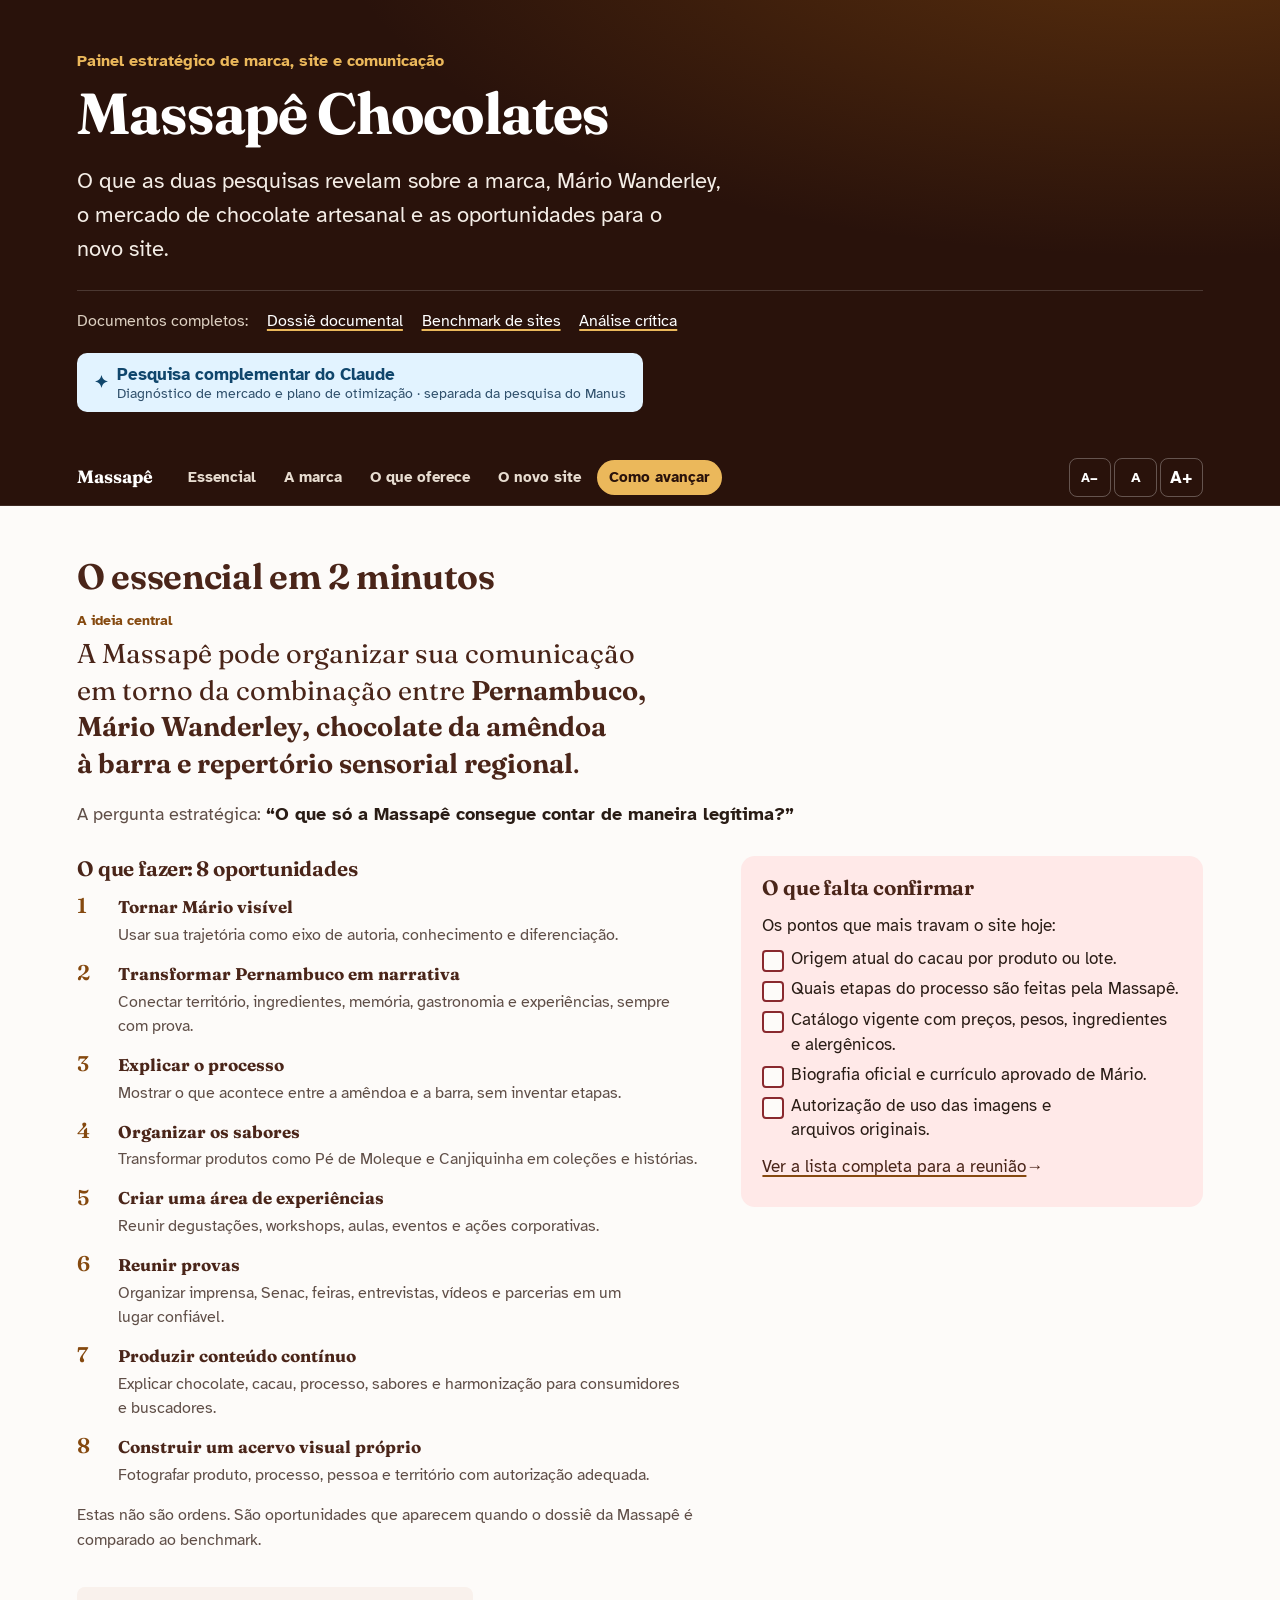
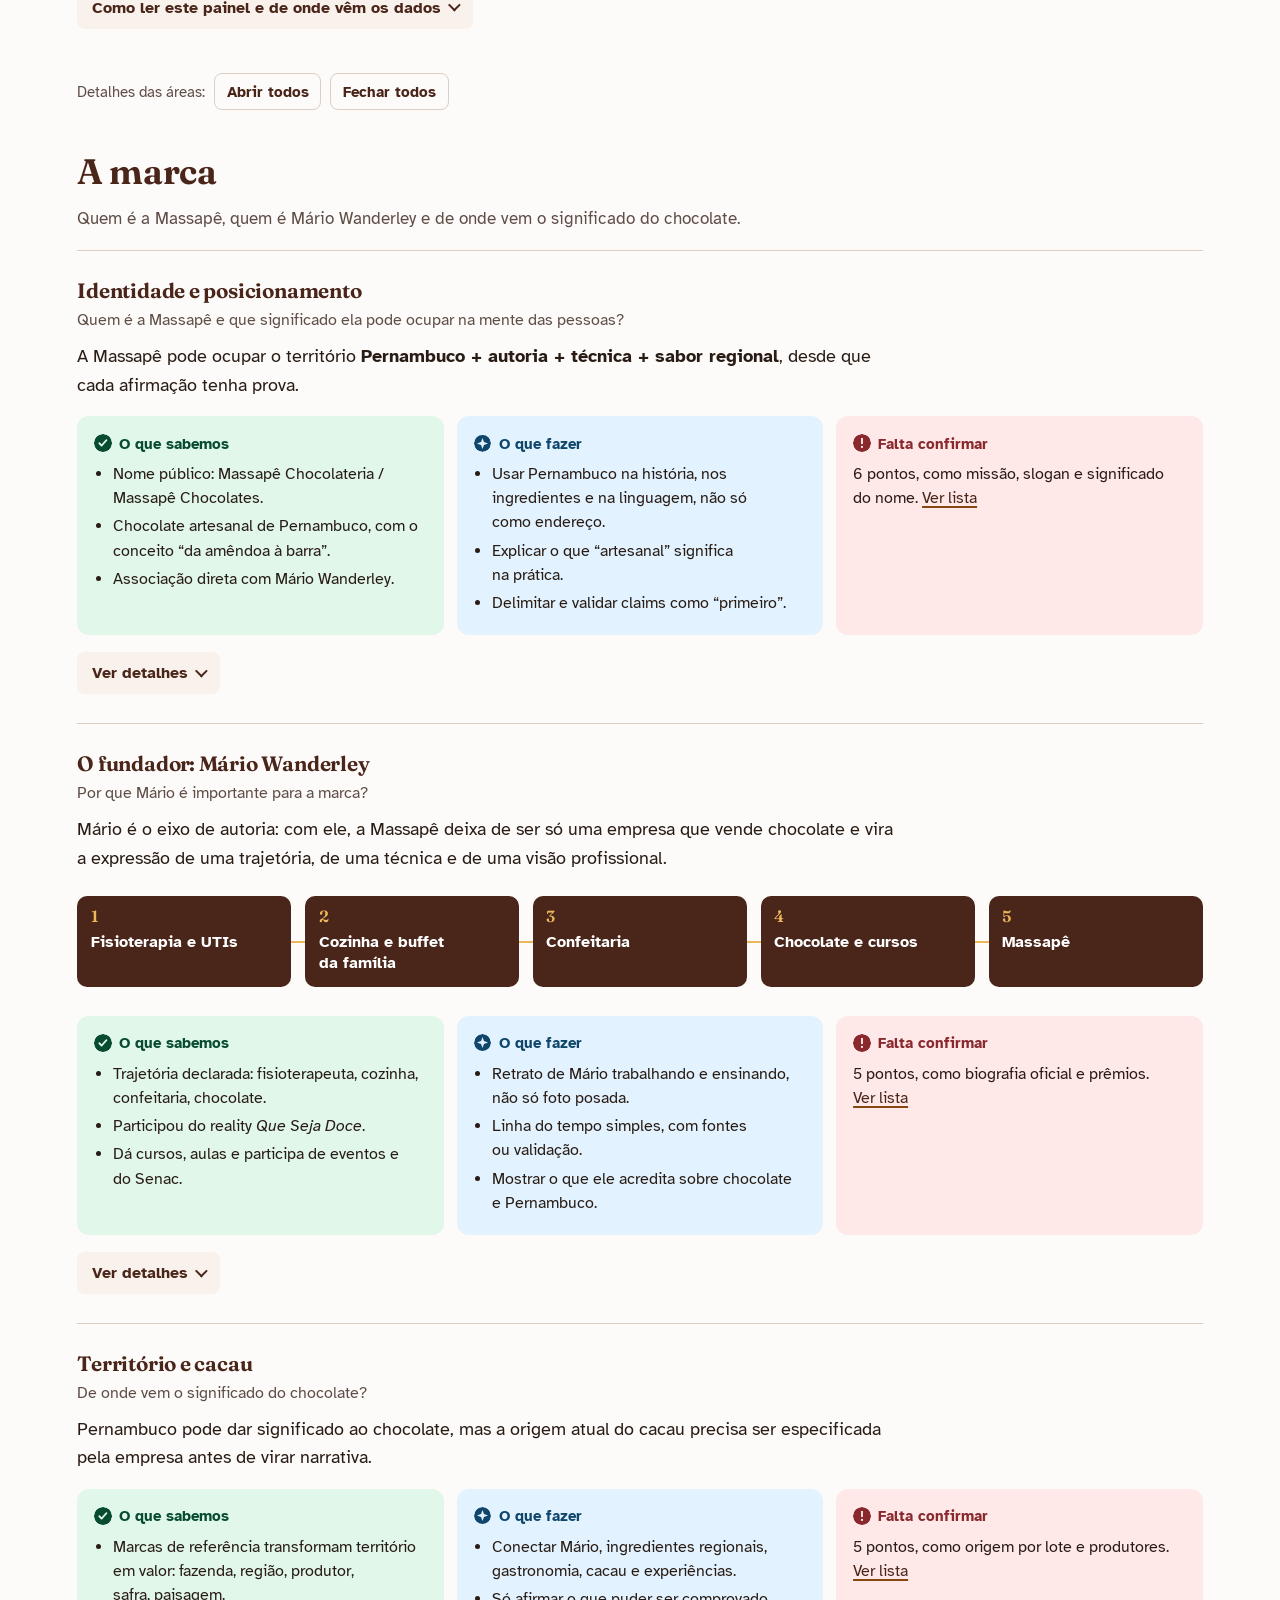
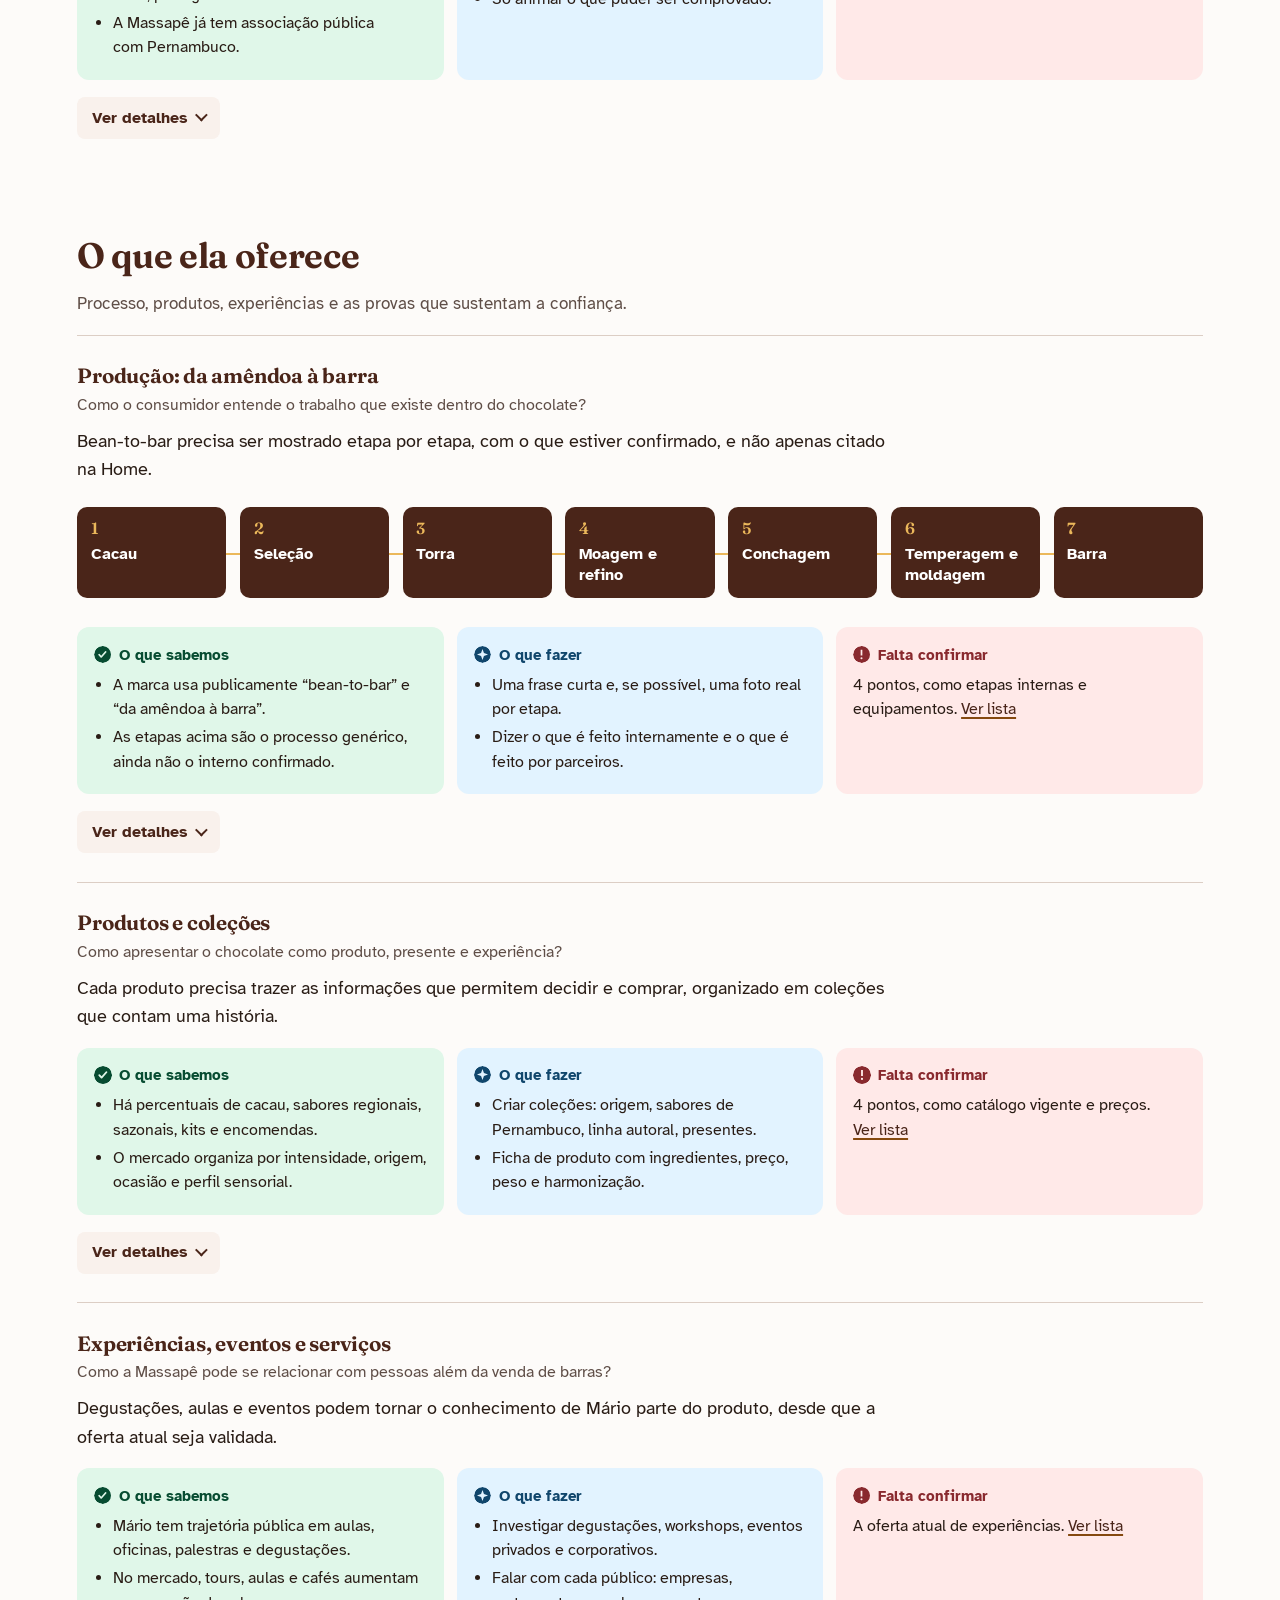
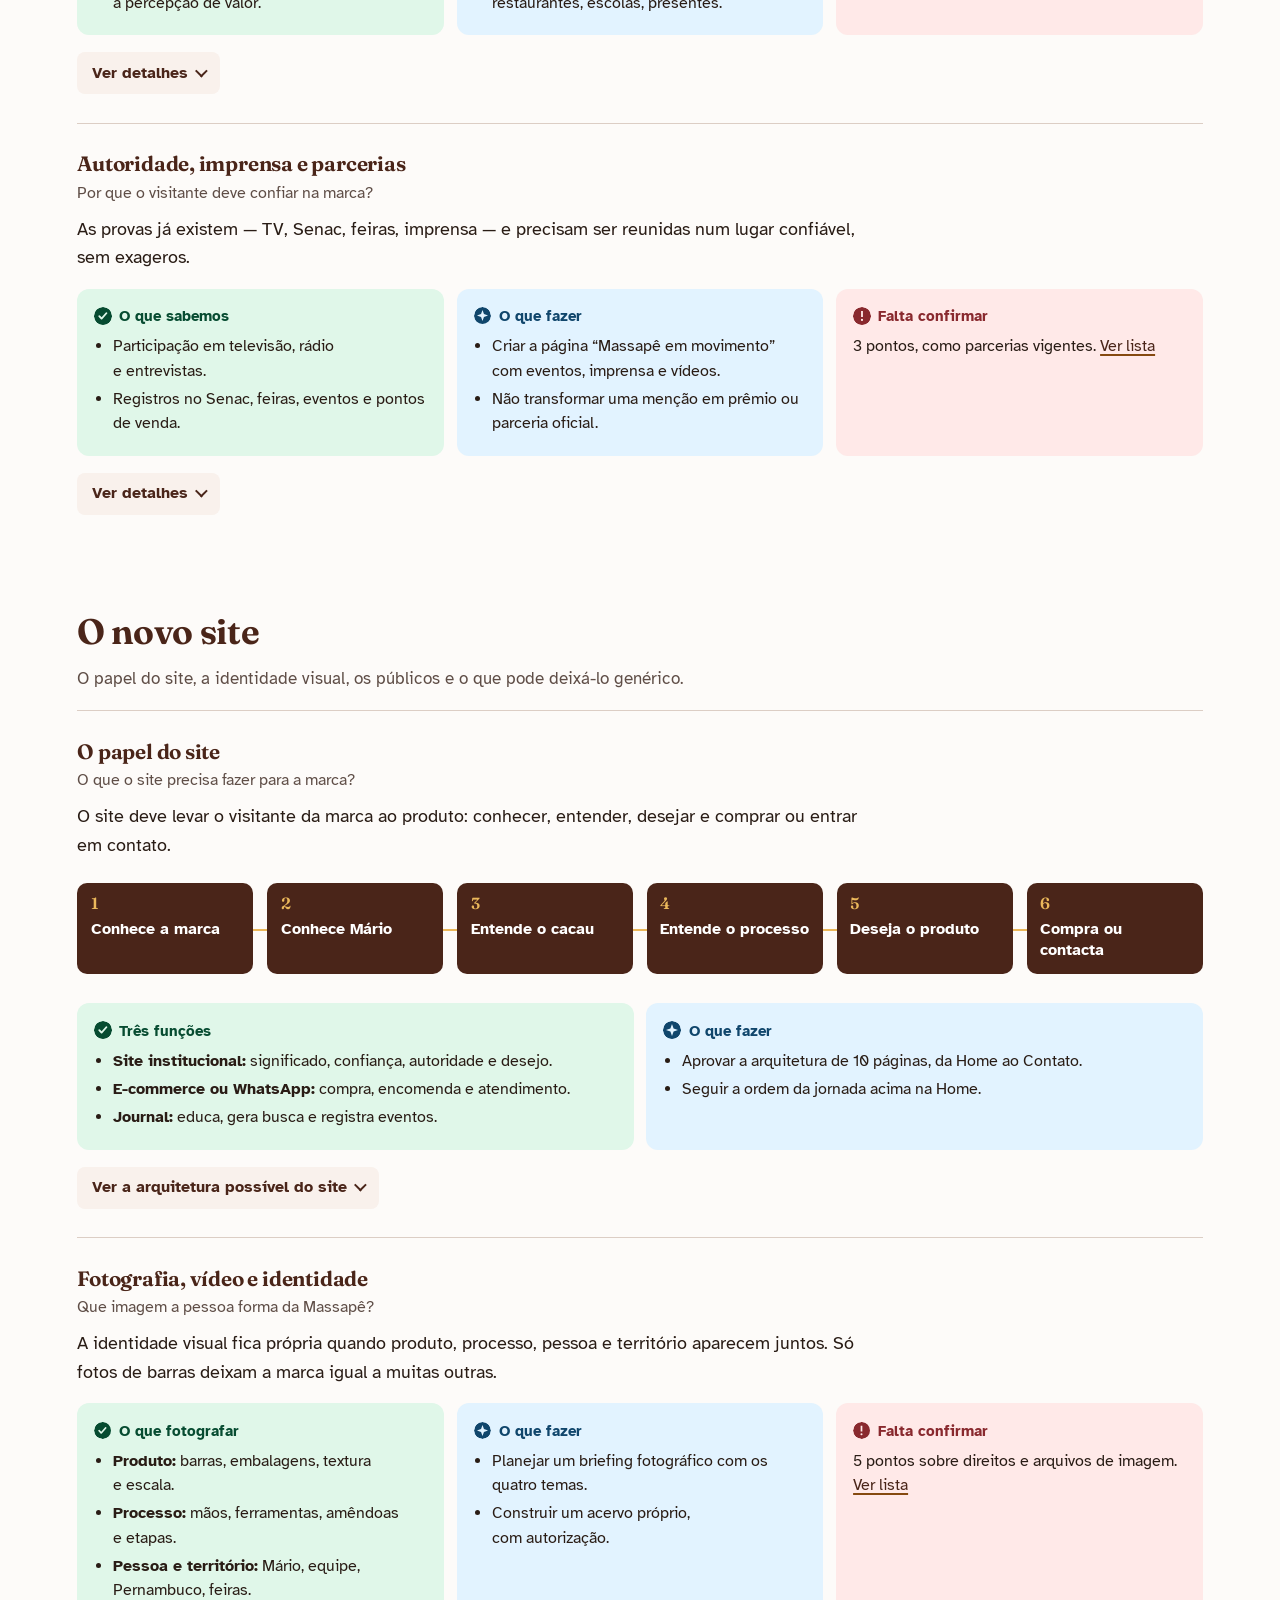
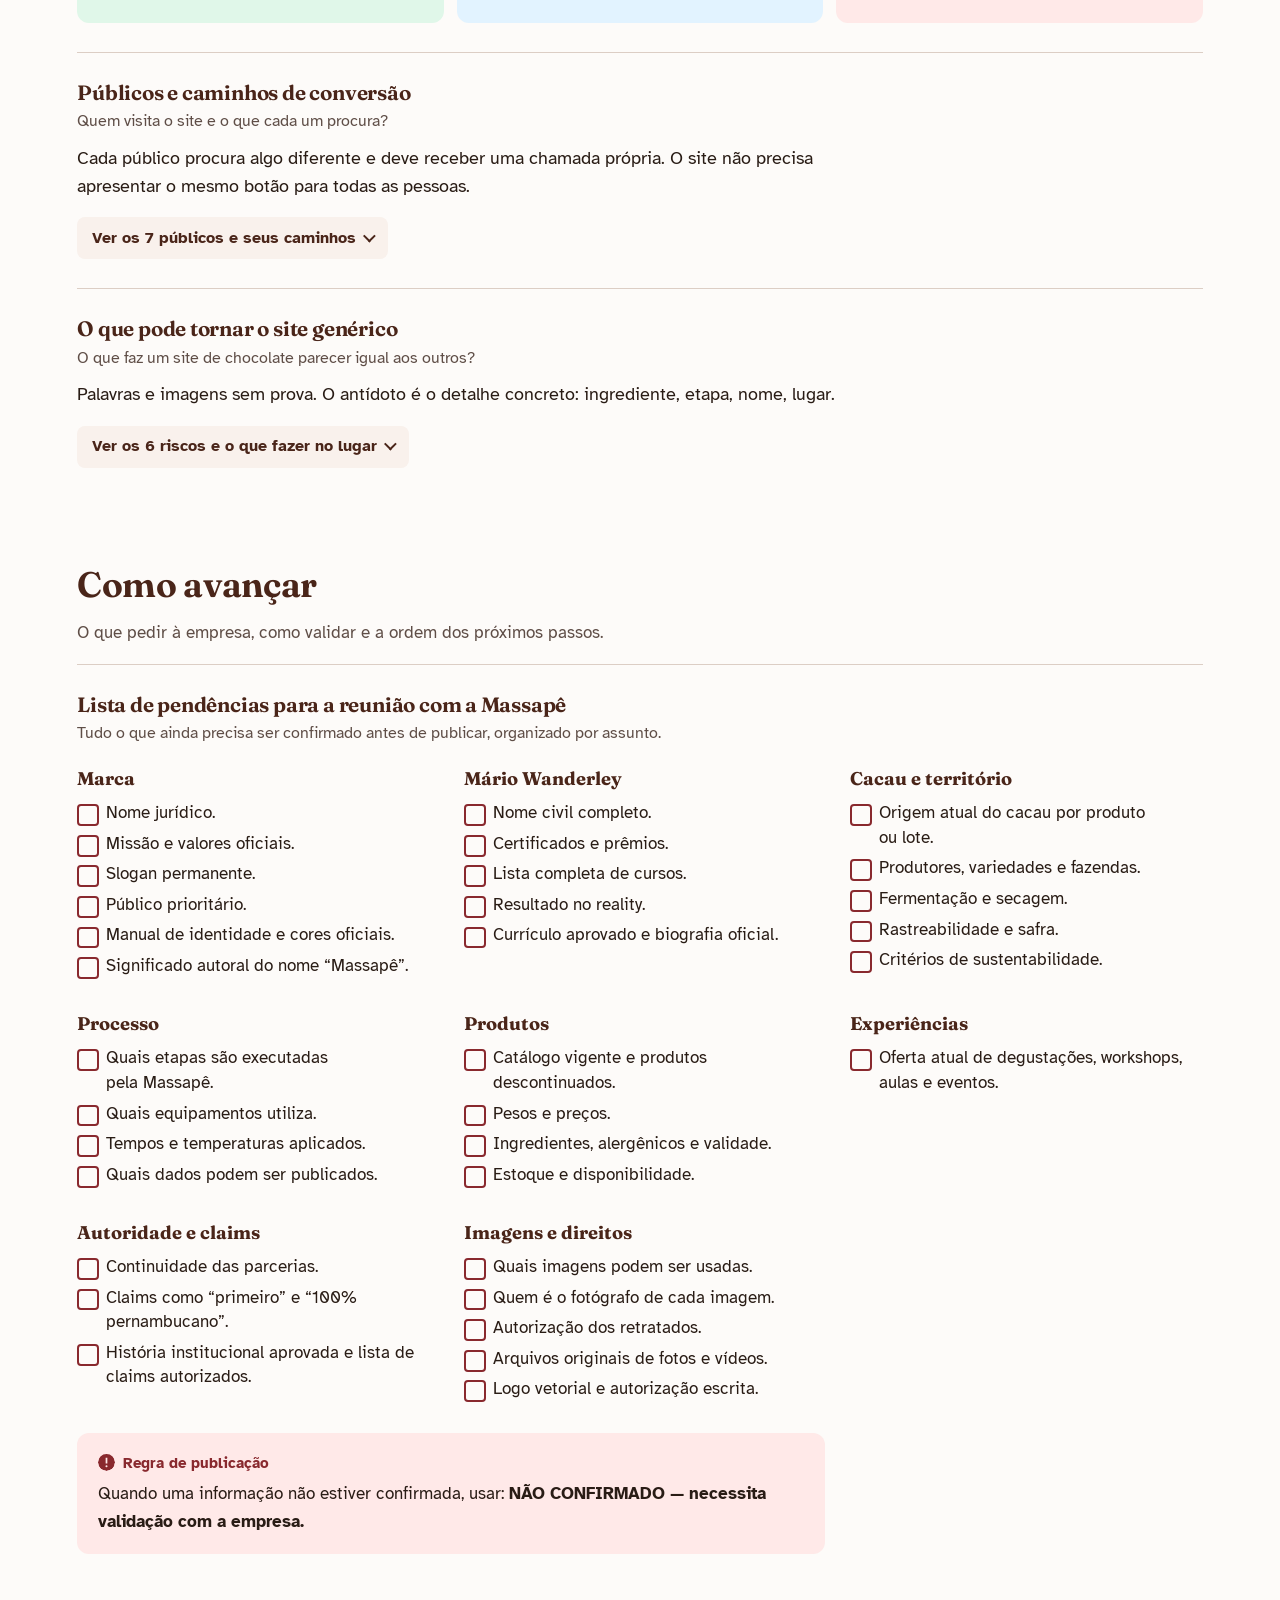
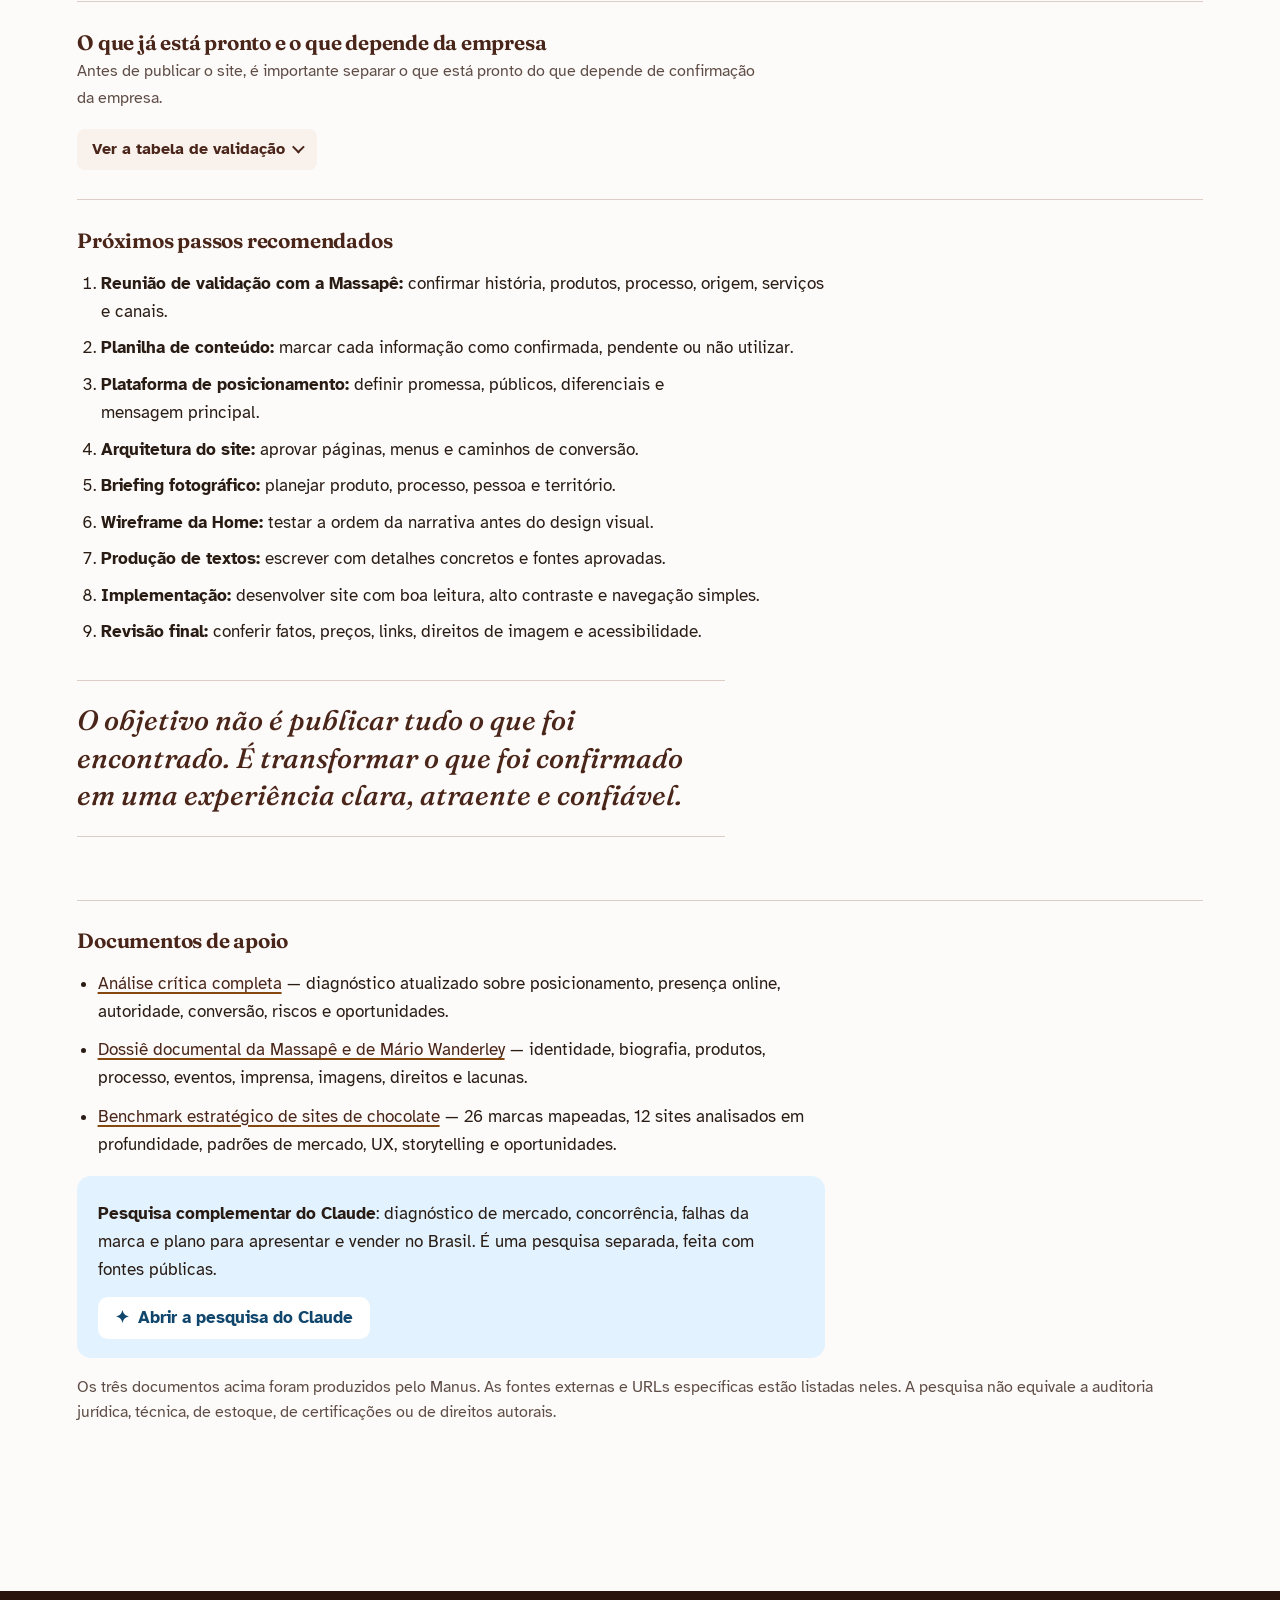
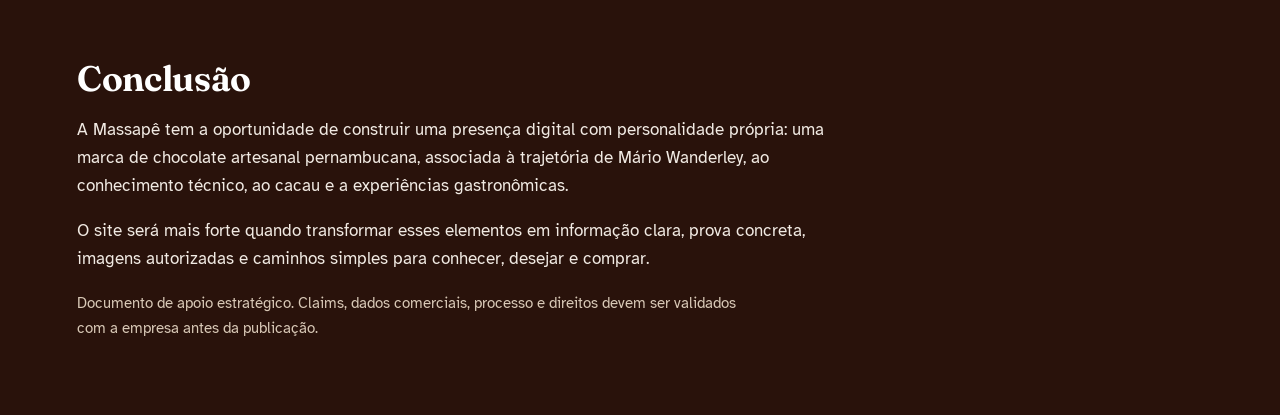
==== commit 9013f95f: "Adiciona pesquisa complementar do Claude: diagnóstico de mercado e plano Página separada (pesquisa-c" ====
--- a/index.html
+++ b/index.html
@@ -30,6 +30,7 @@
       <a href="benchmark-sites-chocolate-massape-mario-wanderley.html">Benchmark de sites</a>
       <a href="analise-critica-massape-posicionamento-online.html">Análise crítica</a>
     </nav>
+    <a class="claude-btn" href="pesquisa-claude-mercado.html"><span aria-hidden="true">✦</span><span>Pesquisa complementar do Claude<small>Diagnóstico de mercado e plano de otimização · separada da pesquisa do Manus</small></span></a>
   </div>
 </header>
 
@@ -445,7 +446,11 @@
       <li><a href="dossie-massape-mario-wanderley.html">Dossiê documental da Massapê e de Mário Wanderley</a> — identidade, biografia, produtos, processo, eventos, imprensa, imagens, direitos e lacunas.</li>
       <li><a href="benchmark-sites-chocolate-massape-mario-wanderley.html">Benchmark estratégico de sites de chocolate</a> — 26 marcas mapeadas, 12 sites analisados em profundidade, padrões de mercado, UX, storytelling e oportunidades.</li>
     </ul>
-    <p class="small">As fontes externas e URLs específicas estão listadas nesses documentos. A pesquisa não equivale a auditoria jurídica, técnica, de estoque, de certificações ou de direitos autorais.</p>
+    <div class="claude-card">
+      <p><strong>Pesquisa complementar do Claude</strong>: diagnóstico de mercado, concorrência, falhas da marca e plano para apresentar e vender no Brasil. É uma pesquisa separada, feita com fontes públicas.</p>
+      <a class="claude-btn" href="pesquisa-claude-mercado.html"><span aria-hidden="true">✦</span><span>Abrir a pesquisa do Claude</span></a>
+    </div>
+    <p class="small">Os três documentos acima foram produzidos pelo Manus. As fontes externas e URLs específicas estão listadas neles. A pesquisa não equivale a auditoria jurídica, técnica, de estoque, de certificações ou de direitos autorais.</p>
   </article>
 </section>
 
--- a/assets/site.css
+++ b/assets/site.css
@@ -277,6 +277,31 @@
 .steps li{margin:.5em 0}
 .doc-links{max-width:var(--measure);padding-left:1.2em}
 .doc-links li{margin:.6em 0}
+
+/* ---------- Pesquisa complementar (Claude) ---------- */
+.hero.claude{background:radial-gradient(120% 140% at 92% -20%, oklch(0.45 0.08 245 / .55), transparent 55%),var(--cocoa-deep)}
+.author-badge{display:inline-flex;align-items:center;gap:.45rem;margin:0 0 .9rem;padding:.3rem .8rem;border-radius:999px;background:oklch(0.955 0.025 240);color:var(--insight-fg);font-weight:700;font-size:.88rem}
+.author-note{margin:0;max-width:60ch;font-size:.92rem;color:oklch(0.88 0.02 70)}
+.claude-btn{display:inline-flex;align-items:center;gap:.5rem;margin-top:1.1rem;padding:.6rem 1rem;border-radius:10px;background:oklch(0.955 0.025 240);color:var(--insight-fg)!important;text-decoration:none;font-weight:700;line-height:1.25;transition:transform 160ms var(--ease-out),background-color 150ms var(--ease-out)}
+.claude-btn small{display:block;font-weight:400;font-size:.82rem;color:oklch(0.42 0.06 245)}
+.claude-btn:active{transform:scale(0.98)}
+@media (hover:hover) and (pointer:fine){.claude-btn:hover{background:#fff}}
+.claude-card{background:var(--insight-bg);border-radius:14px;padding:1.1rem 1.25rem;max-width:var(--measure);margin:1rem 0}
+.claude-card p{margin:.3rem 0}
+.claude-card .claude-btn{margin-top:.5rem;background:#fff}
+.col.reco{background:var(--surface-2);border-radius:12px}
+.col.reco .label{color:var(--cocoa)}
+.col.reco .label::before{--icon:url("data:image/svg+xml,%3Csvg xmlns='http://www.w3.org/2000/svg' viewBox='0 0 20 20'%3E%3Cpath d='M10 0a10 10 0 1 0 0 20 10 10 0 0 0 0-20Zm1 14.6V11H5.5V9H11V5.4L15.6 10Z'/%3E%3C/svg%3E")}
+.ess-reco{background:var(--surface-2);border-radius:14px;padding:1.1rem 1.25rem 1.2rem}
+.ess-reco p{margin:.4rem 0}
+.ess-reco ul{margin:.3rem 0;padding-left:1.1em}
+.tag{display:inline-block;vertical-align:.12em;font-family:var(--font-body);font-size:.72rem;font-weight:700;line-height:1;padding:.32em .55em;border-radius:5px;margin-right:.35em;white-space:nowrap}
+.tag.high{background:var(--pending-bg);color:var(--pending-fg)}
+.tag.mid{background:oklch(0.95 0.05 85);color:oklch(0.42 0.09 70)}
+.tag.high-good{background:var(--fact-bg);color:var(--fact-fg)}
+.sources{max-width:var(--measure);padding-left:1.4em;font-size:.95rem}
+.sources li{margin:.5em 0;scroll-margin-top:calc(var(--bar-h) + 1rem)}
+.sources li:target{background:var(--gold-soft);border-radius:4px}
 
 /* ---------- Rodapé ---------- */
 footer{background:var(--cocoa-deep);color:oklch(0.94 0.012 70);padding:clamp(2.5rem,6vw,4rem) 0 3.5rem}
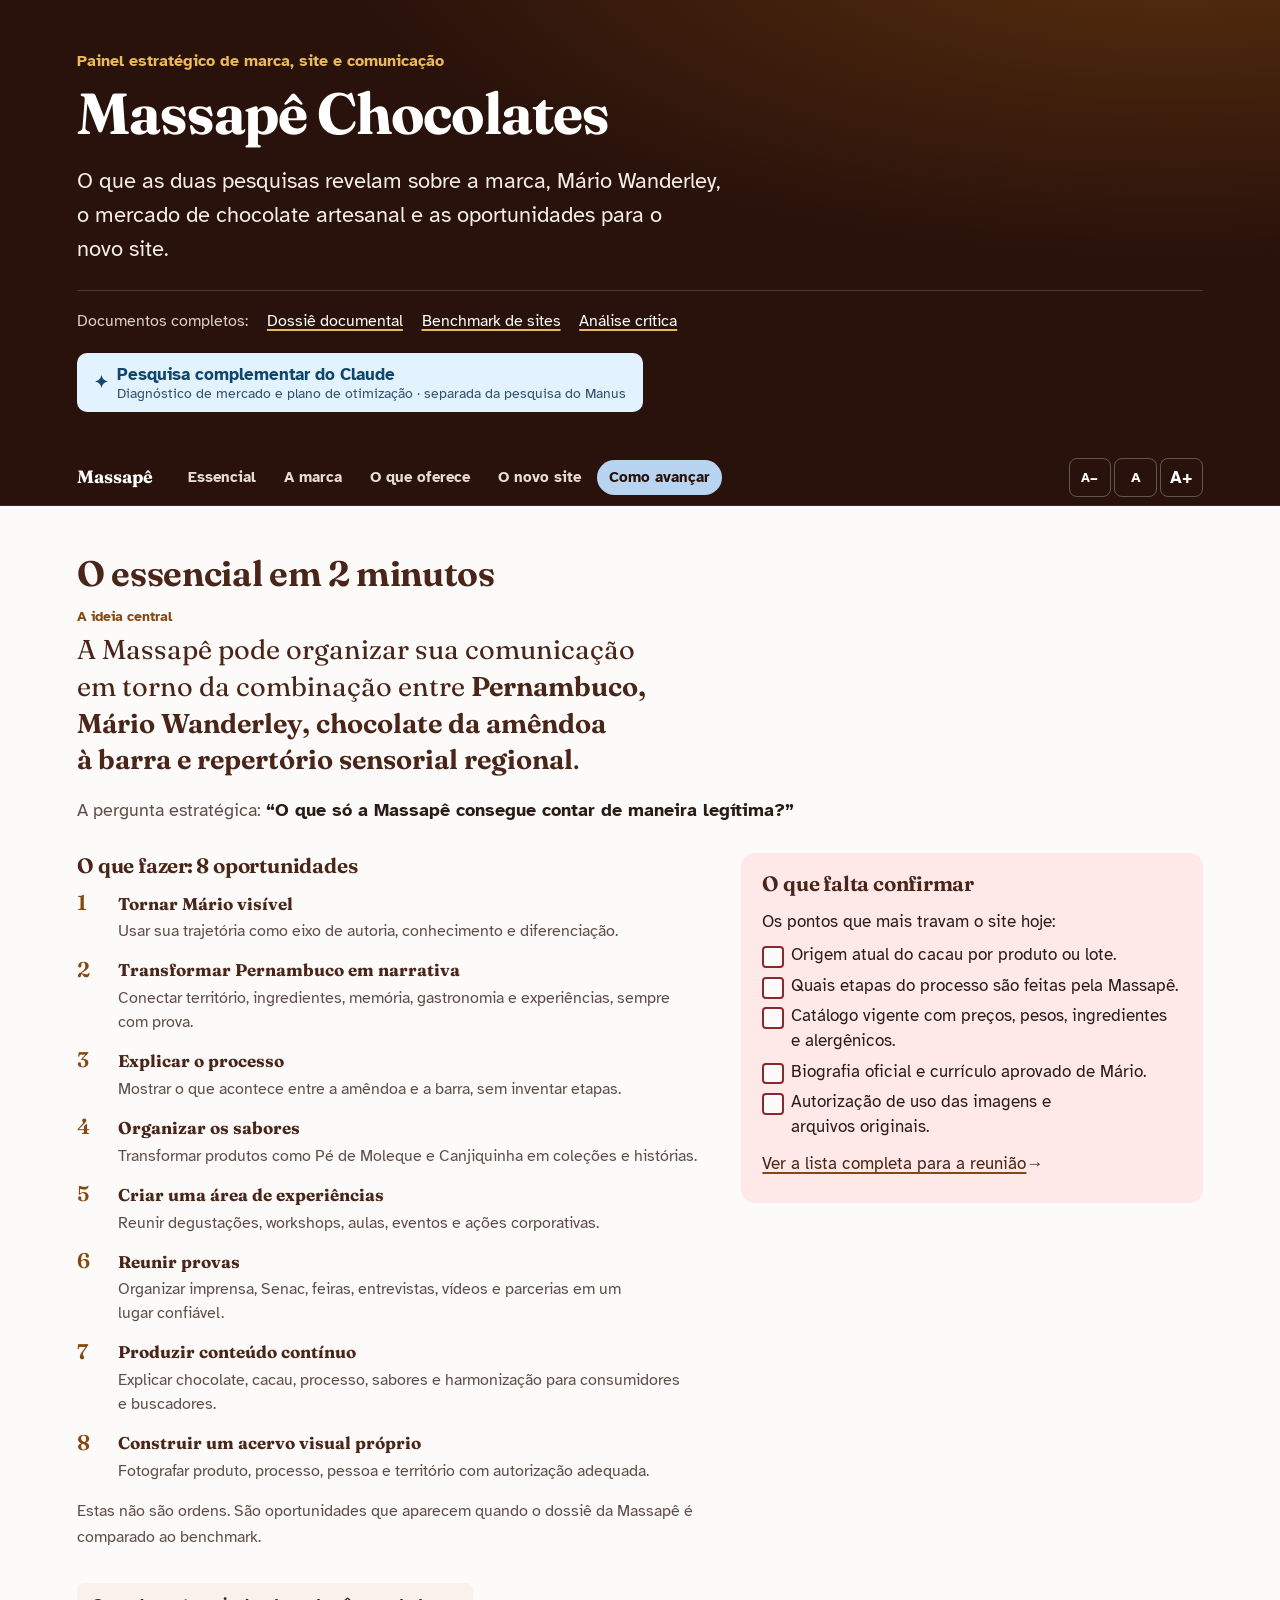
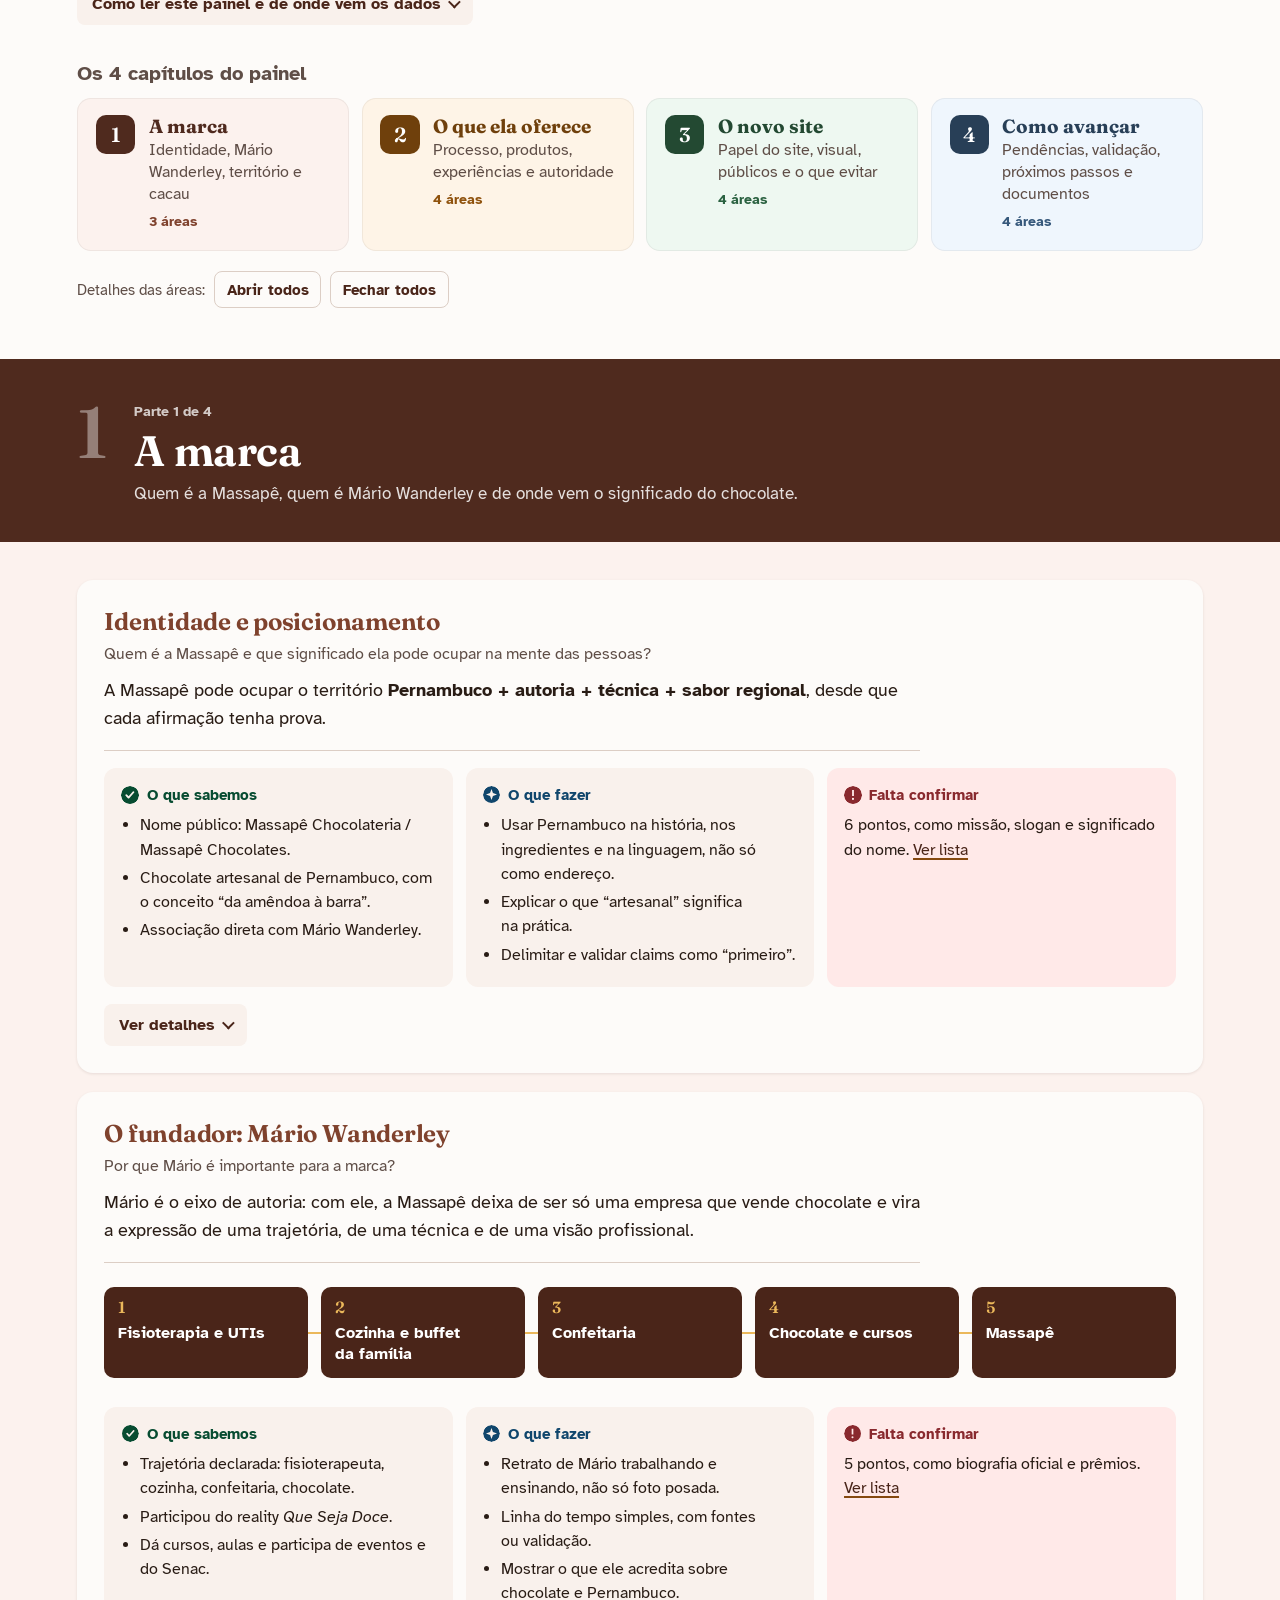
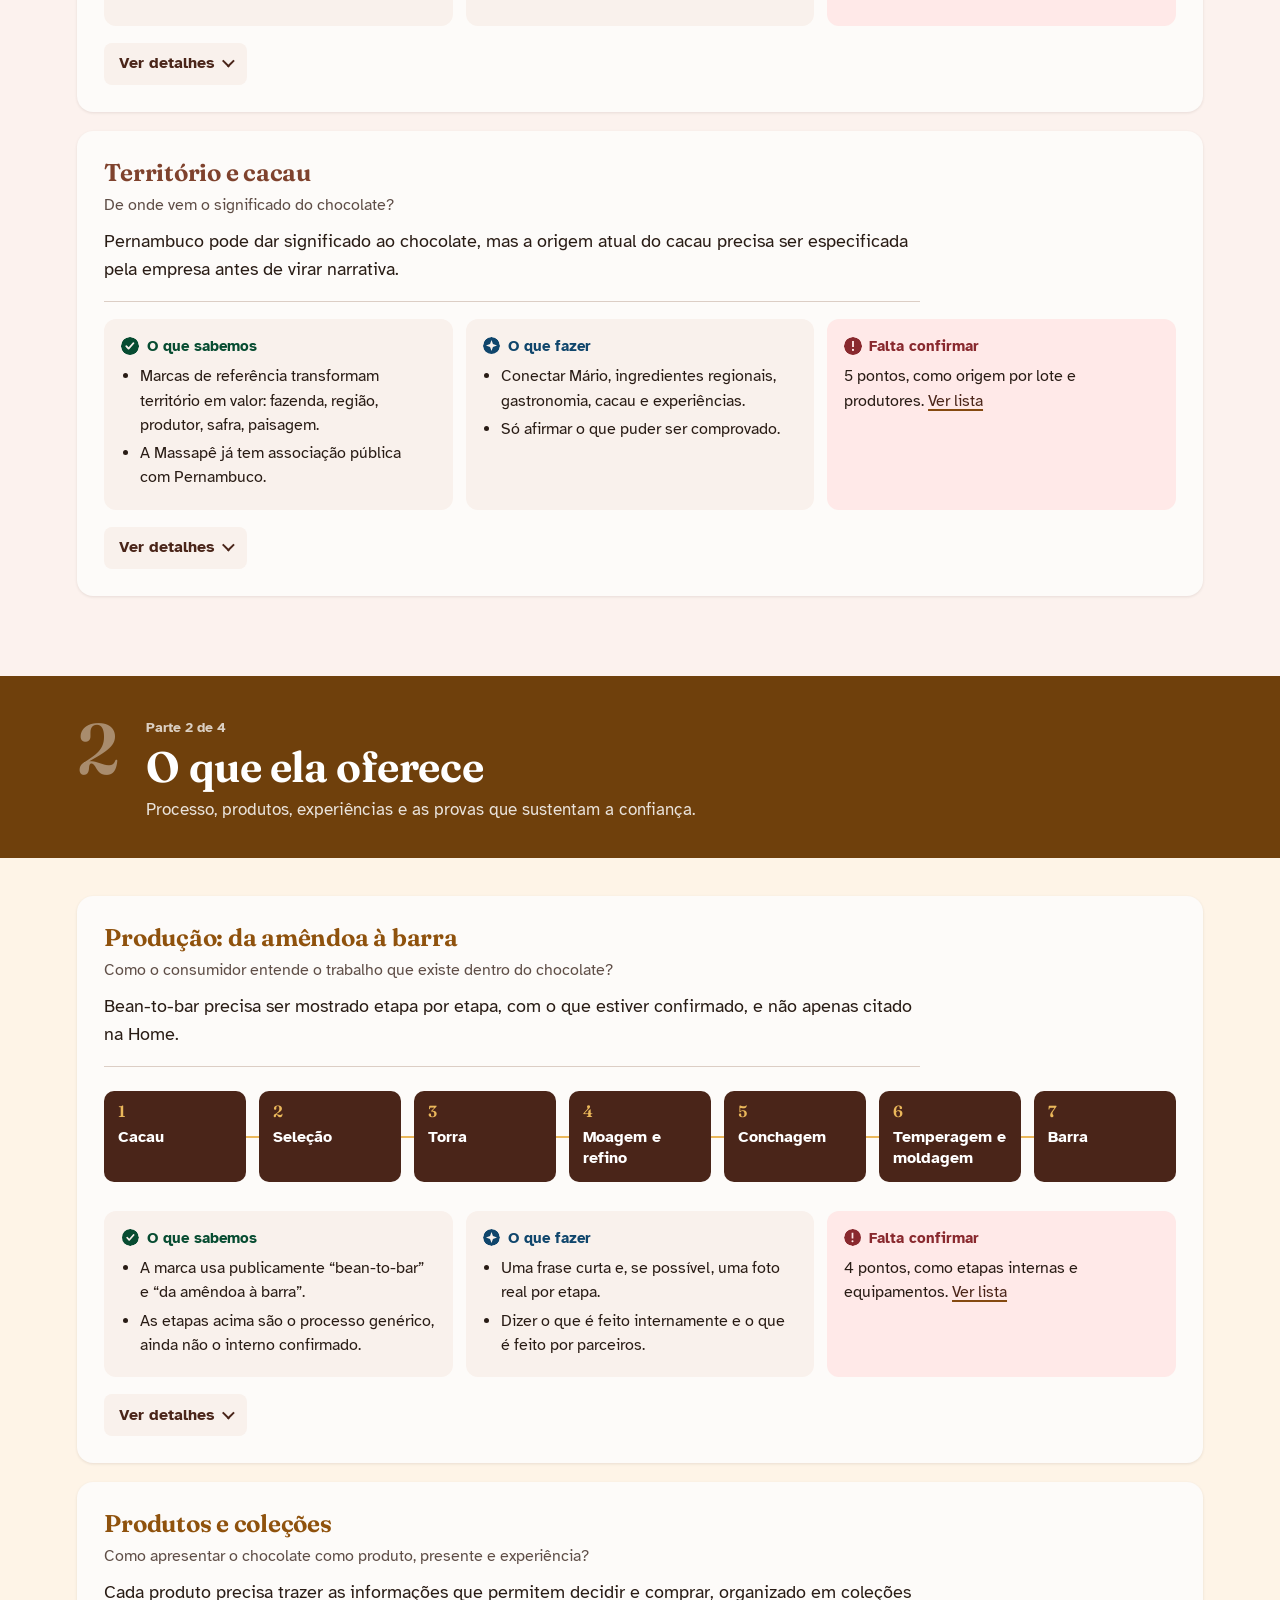
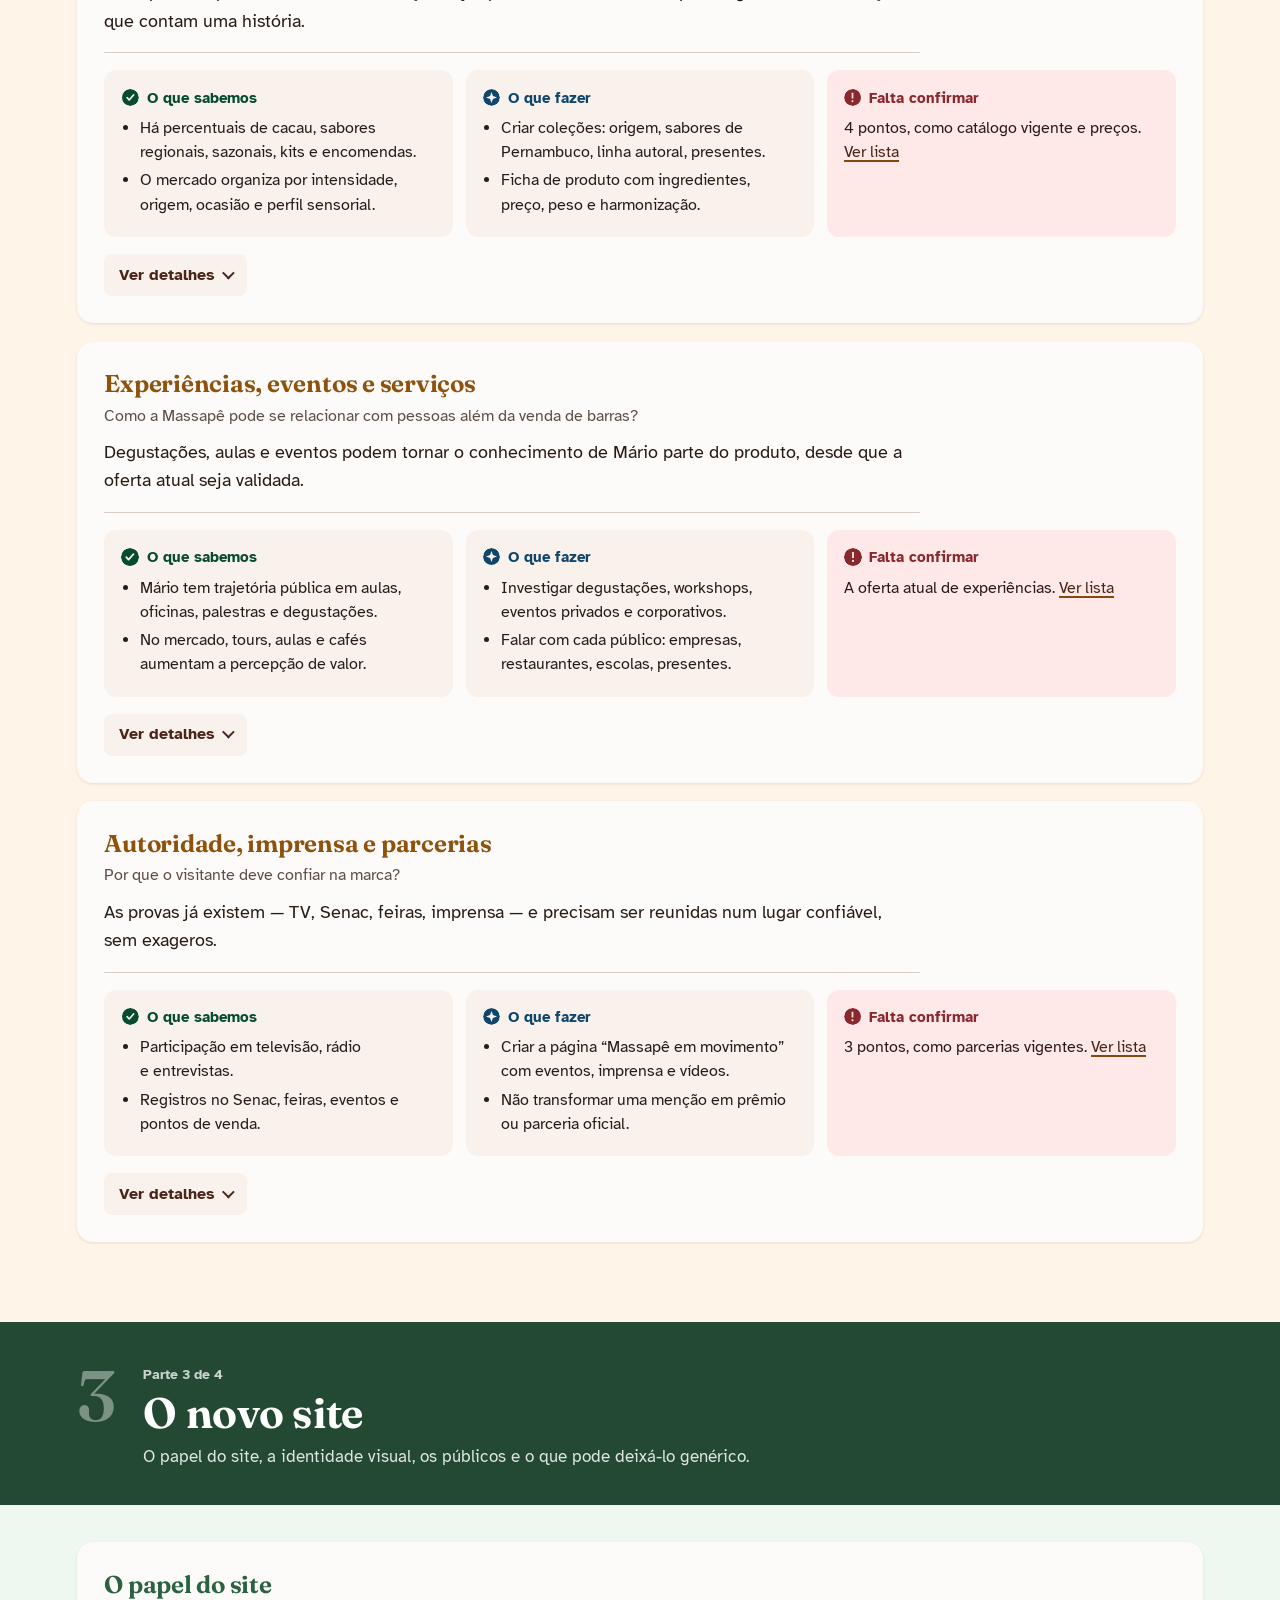
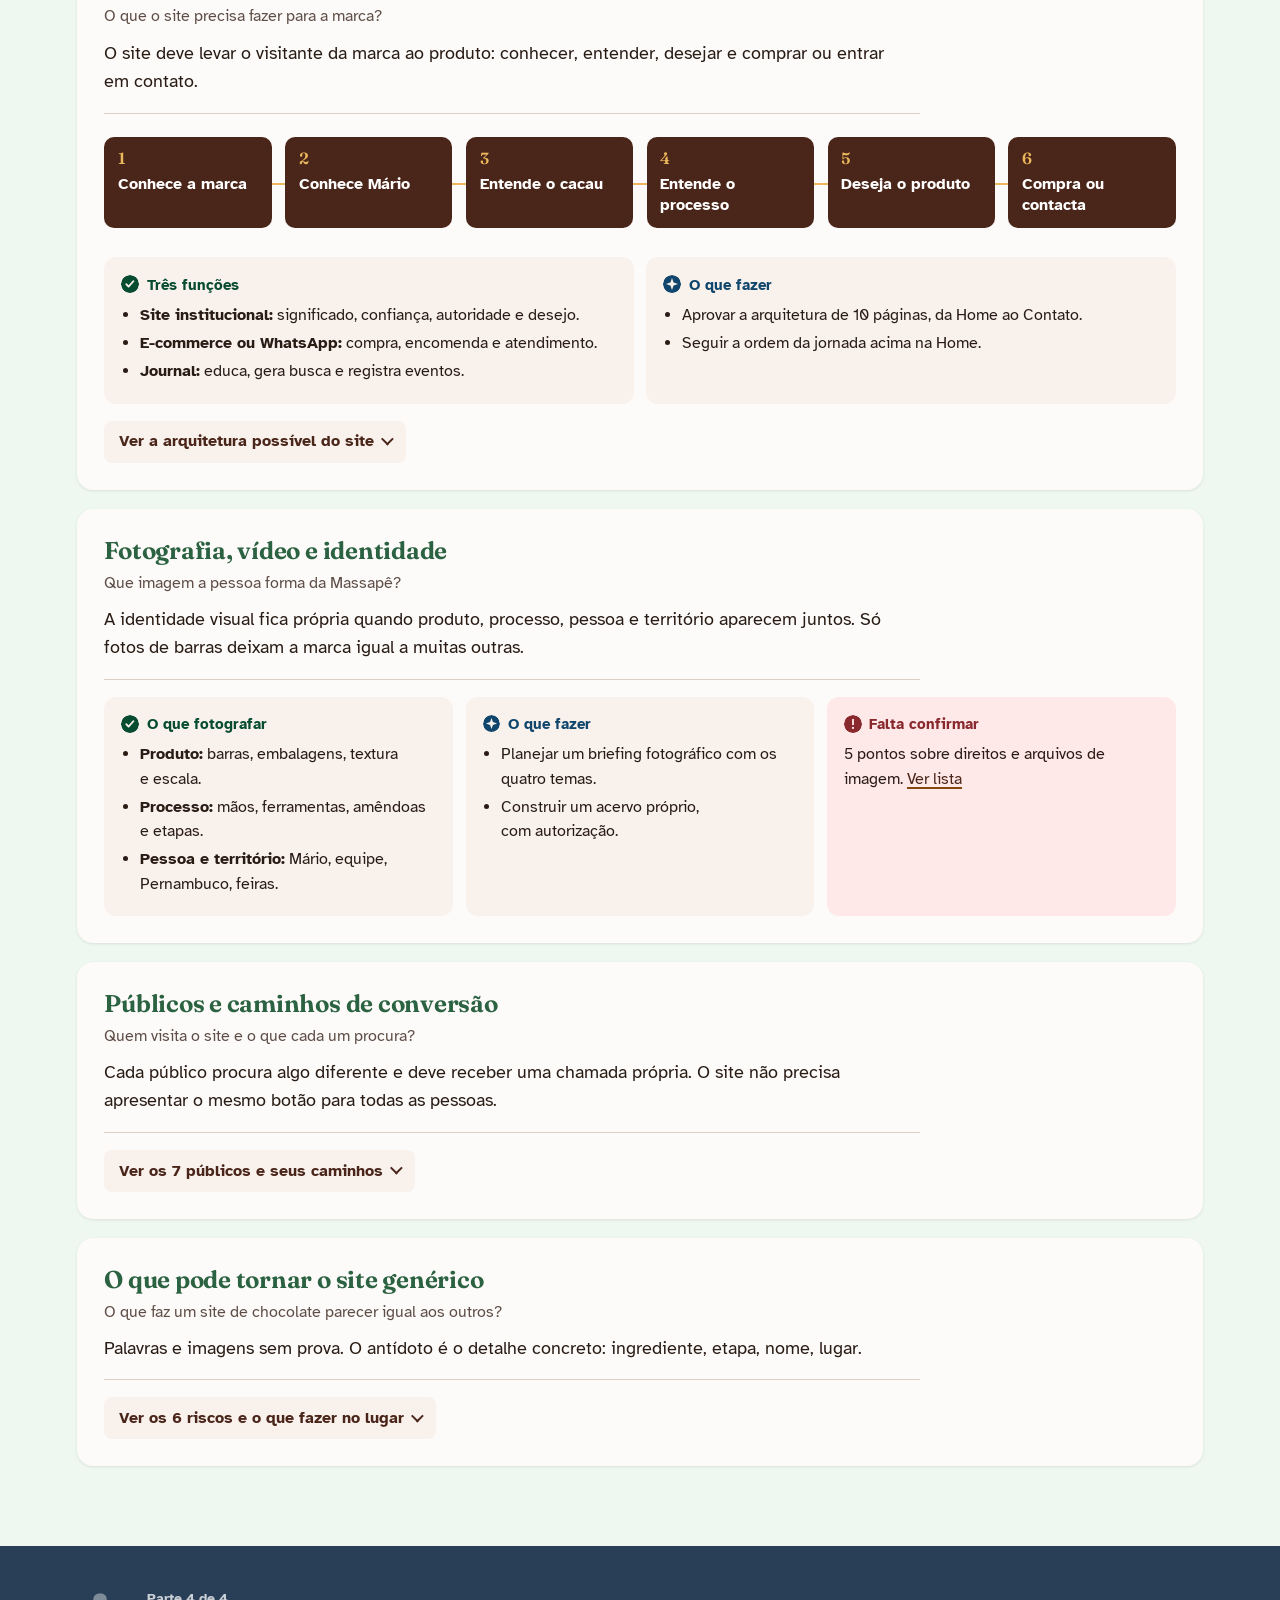
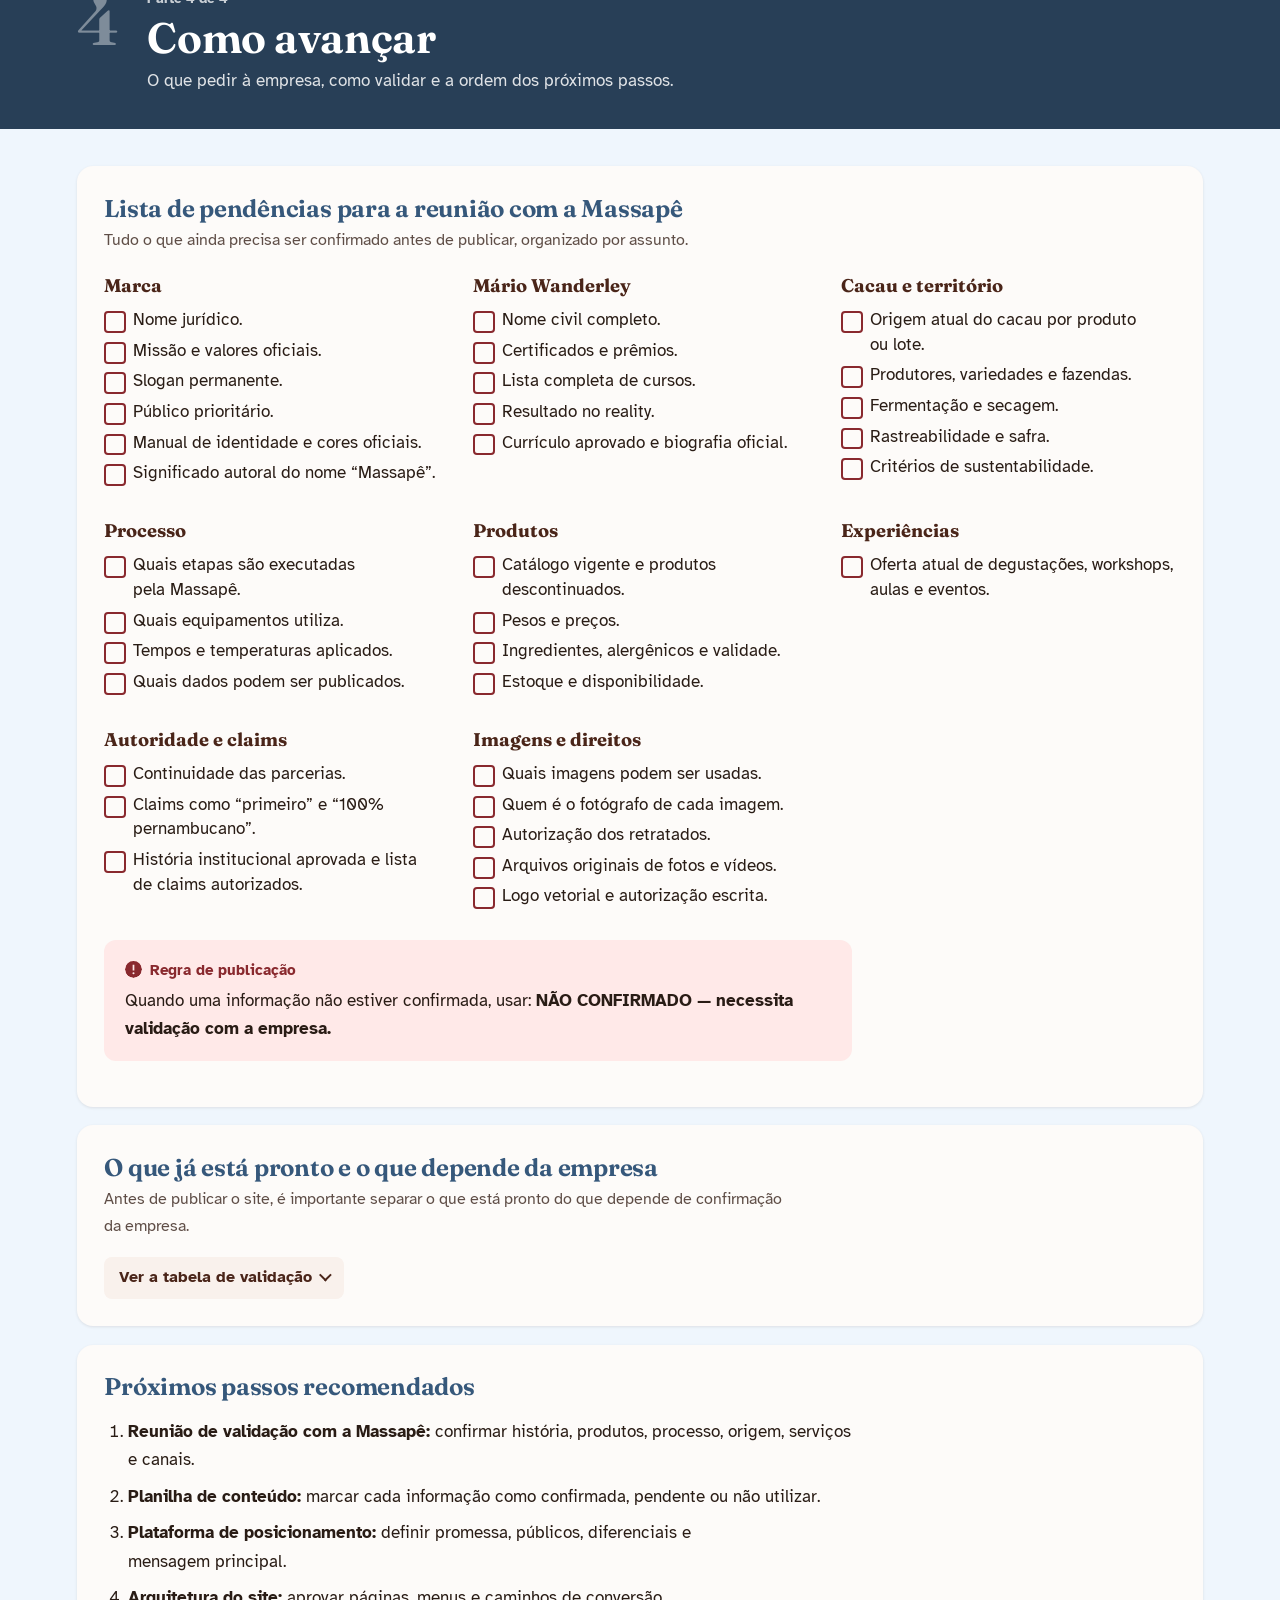
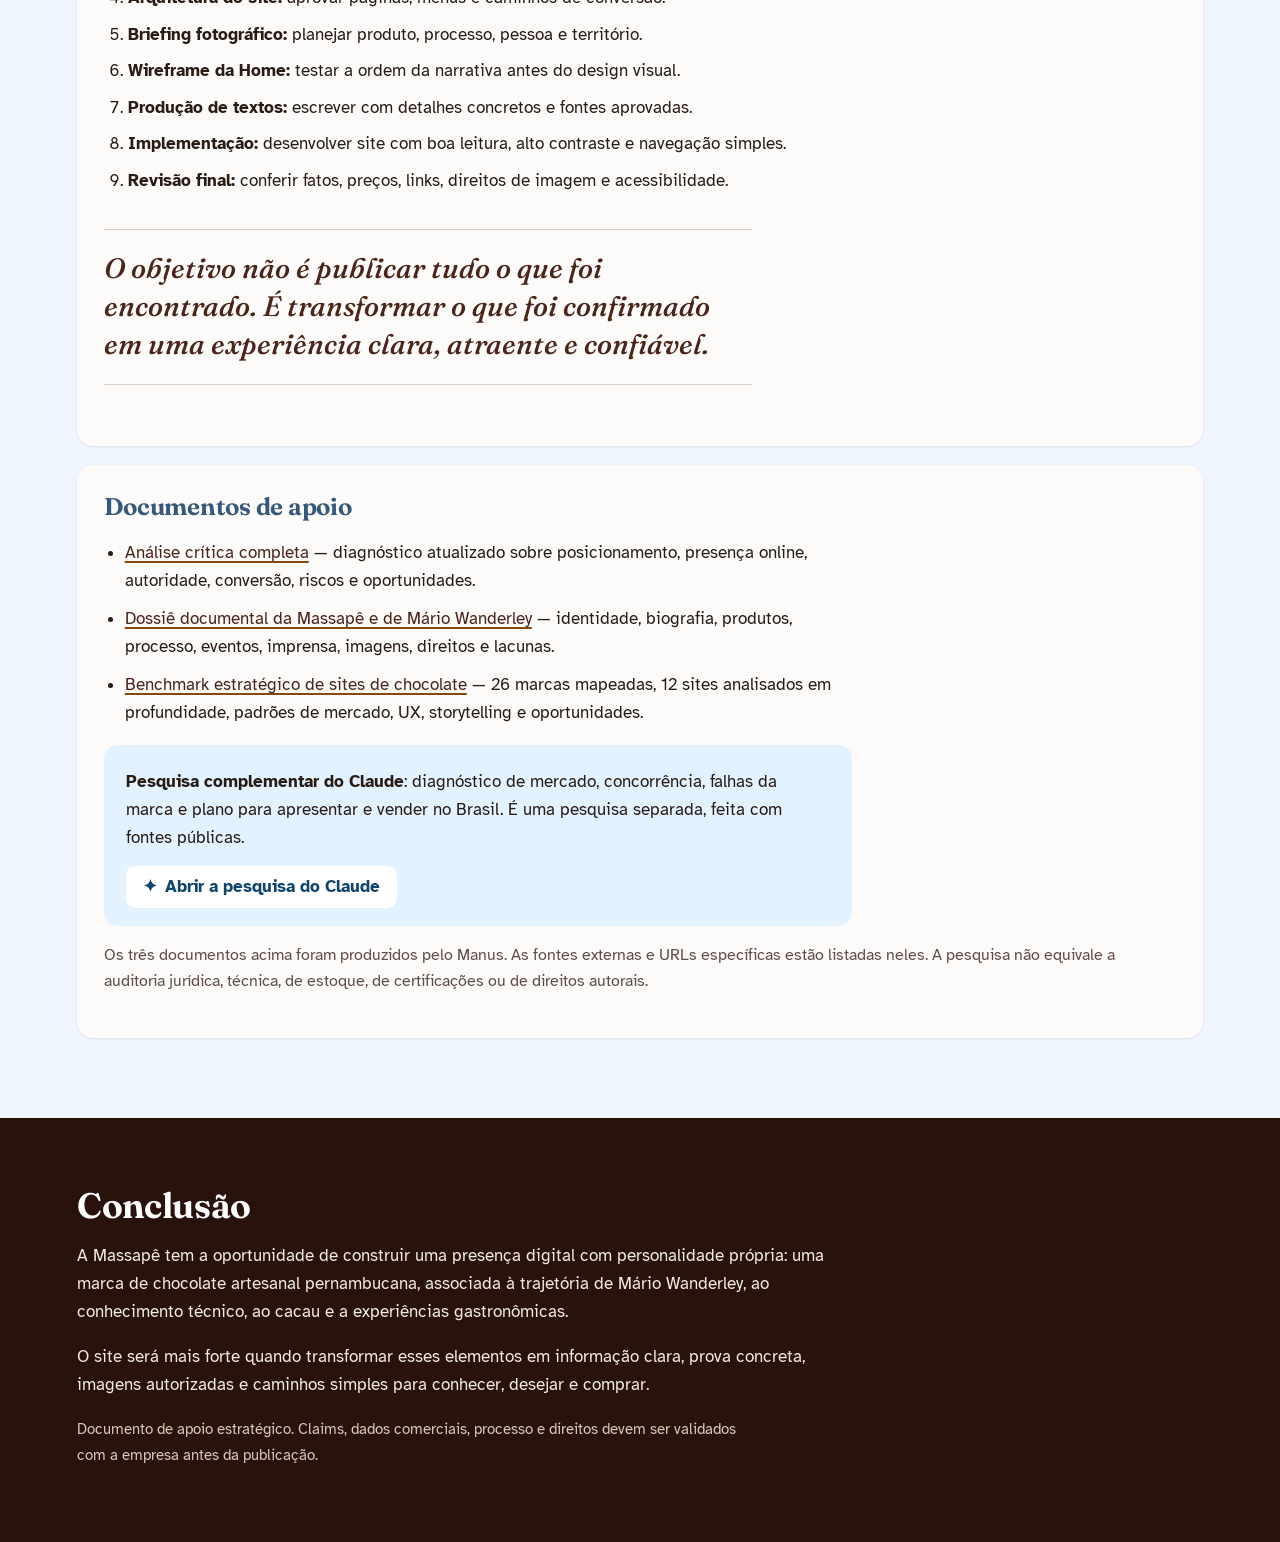
==== commit 7548df43: "Capítulos coloridos, áreas em cartões e mapa de navegação - Cada bloco vira um capítulo com faixa de" ====
--- a/index.html
+++ b/index.html
@@ -39,10 +39,10 @@
     <a class="bar-brand hide-sm" href="#conteudo">Massapê</a>
     <nav class="chips" data-spy aria-label="Partes do painel">
       <a href="#essencial">Essencial</a>
-      <a href="#bloco-marca">A marca</a>
-      <a href="#bloco-oferta">O que oferece</a>
-      <a href="#bloco-site">O novo site</a>
-      <a href="#bloco-avancar">Como avançar</a>
+      <a class="tone-cacau" href="#bloco-marca">A marca</a>
+      <a class="tone-caramelo" href="#bloco-oferta">O que oferece</a>
+      <a class="tone-folha" href="#bloco-site">O novo site</a>
+      <a class="tone-ardosia" href="#bloco-avancar">Como avançar</a>
     </nav>
     <div class="textsize" role="group" aria-label="Tamanho do texto">
       <button type="button" data-size="down" aria-label="Diminuir texto">A−</button>
@@ -53,10 +53,10 @@
   </div>
 </div>
 
-<main id="conteudo"><div class="wrap">
+<main id="conteudo">
 
 <!-- ===================== ESSENCIAL ===================== -->
-<section id="essencial" class="block">
+<section id="essencial" class="block intro-block"><div class="wrap">
   <h2>O essencial em 2 minutos</h2>
   <p class="central"><span class="central-label">A ideia central</span>A Massapê pode organizar sua comunicação em torno da combinação entre <strong>Pernambuco, Mário Wanderley, chocolate da amêndoa à barra e repertório sensorial regional</strong>.</p>
   <p class="section-q">A pergunta estratégica: <strong>“O que só a Massapê consegue contar de maneira legítima?”</strong></p>
@@ -110,18 +110,11 @@
       <div class="analysis"><span class="label">Insight</span>A Massapê não precisa parecer uma versão menor de outra marca. Ela pode organizar e tornar visível a combinação particular que já possui.</div>
     </div>
   </details>
-</section>
-
-<div class="details-tools" role="group" aria-label="Detalhes das áreas">
-  <span>Detalhes das áreas:</span>
-  <button type="button" data-details="open">Abrir todos</button>
-  <button type="button" data-details="close">Fechar todos</button>
-</div>
+<nav class="chapter-map" aria-label="Os 4 capítulos do painel"><h2 class="map-title">Os 4 capítulos do painel</h2><div class="tiles"><a class="tile tone-cacau" href="#bloco-marca"><span class="tile-num">1</span><span class="tile-text"><strong>A marca</strong><span>Identidade, Mário Wanderley, território e cacau</span><small>3 áreas</small></span></a><a class="tile tone-caramelo" href="#bloco-oferta"><span class="tile-num">2</span><span class="tile-text"><strong>O que ela oferece</strong><span>Processo, produtos, experiências e autoridade</span><small>4 áreas</small></span></a><a class="tile tone-folha" href="#bloco-site"><span class="tile-num">3</span><span class="tile-text"><strong>O novo site</strong><span>Papel do site, visual, públicos e o que evitar</span><small>4 áreas</small></span></a><a class="tile tone-ardosia" href="#bloco-avancar"><span class="tile-num">4</span><span class="tile-text"><strong>Como avançar</strong><span>Pendências, validação, próximos passos e documentos</span><small>4 áreas</small></span></a></div><div class="details-tools" role="group" aria-label="Detalhes das áreas"><span>Detalhes das áreas:</span><button type="button" data-details="open">Abrir todos</button><button type="button" data-details="close">Fechar todos</button></div></nav></div></section>
+
 
 <!-- ===================== A MARCA ===================== -->
-<section id="bloco-marca" class="block">
-  <h2>A marca</h2>
-  <p class="block-intro">Quem é a Massapê, quem é Mário Wanderley e de onde vem o significado do chocolate.</p>
+<section id="bloco-marca" class="chapter tone-cacau"><div class="chapter-band"><div class="wrap"><span class="chapter-num" aria-hidden="true">1</span><div class="chapter-titles"><p class="chapter-kicker">Parte 1 de 4</p><h2>A marca</h2><p class="chapter-intro">Quem é a Massapê, quem é Mário Wanderley e de onde vem o significado do chocolate.</p></div></div></div><div class="chapter-body"><div class="wrap">
 
   <article id="marca" class="area">
     <h3>Identidade e posicionamento</h3>
@@ -187,12 +180,10 @@
       </div>
     </div></details>
   </article>
-</section>
+</div></div></section>
 
 <!-- ===================== O QUE OFERECE ===================== -->
-<section id="bloco-oferta" class="block">
-  <h2>O que ela oferece</h2>
-  <p class="block-intro">Processo, produtos, experiências e as provas que sustentam a confiança.</p>
+<section id="bloco-oferta" class="chapter tone-caramelo"><div class="chapter-band"><div class="wrap"><span class="chapter-num" aria-hidden="true">2</span><div class="chapter-titles"><p class="chapter-kicker">Parte 2 de 4</p><h2>O que ela oferece</h2><p class="chapter-intro">Processo, produtos, experiências e as provas que sustentam a confiança.</p></div></div></div><div class="chapter-body"><div class="wrap">
 
   <article id="processo" class="area">
     <h3>Produção: da amêndoa à barra</h3>
@@ -288,12 +279,10 @@
       </div>
     </div></details>
   </article>
-</section>
+</div></div></section>
 
 <!-- ===================== O NOVO SITE ===================== -->
-<section id="bloco-site" class="block">
-  <h2>O novo site</h2>
-  <p class="block-intro">O papel do site, a identidade visual, os públicos e o que pode deixá-lo genérico.</p>
+<section id="bloco-site" class="chapter tone-folha"><div class="chapter-band"><div class="wrap"><span class="chapter-num" aria-hidden="true">3</span><div class="chapter-titles"><p class="chapter-kicker">Parte 3 de 4</p><h2>O novo site</h2><p class="chapter-intro">O papel do site, a identidade visual, os públicos e o que pode deixá-lo genérico.</p></div></div></div><div class="chapter-body"><div class="wrap">
 
   <article id="site" class="area">
     <h3>O papel do site</h3>
@@ -370,12 +359,10 @@
       </tbody></table></div>
     </div></details>
   </article>
-</section>
+</div></div></section>
 
 <!-- ===================== COMO AVANÇAR ===================== -->
-<section id="bloco-avancar" class="block">
-  <h2>Como avançar</h2>
-  <p class="block-intro">O que pedir à empresa, como validar e a ordem dos próximos passos.</p>
+<section id="bloco-avancar" class="chapter tone-ardosia"><div class="chapter-band"><div class="wrap"><span class="chapter-num" aria-hidden="true">4</span><div class="chapter-titles"><p class="chapter-kicker">Parte 4 de 4</p><h2>Como avançar</h2><p class="chapter-intro">O que pedir à empresa, como validar e a ordem dos próximos passos.</p></div></div></div><div class="chapter-body"><div class="wrap">
 
   <article id="pendencias" class="area">
     <h3>Lista de pendências para a reunião com a Massapê</h3>
@@ -452,9 +439,9 @@
     </div>
     <p class="small">Os três documentos acima foram produzidos pelo Manus. As fontes externas e URLs específicas estão listadas neles. A pesquisa não equivale a auditoria jurídica, técnica, de estoque, de certificações ou de direitos autorais.</p>
   </article>
-</section>
-
-</div></main>
+</div></div></section>
+
+</main>
 
 <footer>
   <div class="wrap">
--- a/assets/site.css
+++ b/assets/site.css
@@ -123,7 +123,7 @@
 .toc-panel a[aria-current="true"]{background:var(--surface-2);font-weight:700;color:var(--cocoa)}
 
 /* ---------- Conteúdo ---------- */
-main{padding:clamp(1.6rem,4vw,2.6rem) 0 3.5rem}
+main{padding:0}
 section{scroll-margin-top:calc(var(--bar-h) + 1rem);margin:0 0 clamp(2.4rem,6vw,3.6rem)}
 section > p,.intro > p,.prose{max-width:var(--measure)}
 h2,[id]{scroll-margin-top:calc(var(--bar-h) + 1rem)}
@@ -303,6 +303,55 @@
 .sources li{margin:.5em 0;scroll-margin-top:calc(var(--bar-h) + 1rem)}
 .sources li:target{background:var(--gold-soft);border-radius:4px}
 
+/* ---------- Capítulos ---------- */
+.tone-cacau{--band:oklch(0.33 0.06 38);--body:oklch(0.968 0.012 45);--accent:oklch(0.45 0.09 40);--chip:oklch(0.86 0.06 45)}
+.tone-caramelo{--band:oklch(0.42 0.09 62);--body:oklch(0.972 0.02 75);--accent:oklch(0.5 0.11 62);--chip:oklch(0.87 0.09 75)}
+.tone-folha{--band:oklch(0.37 0.06 155);--body:oklch(0.97 0.015 155);--accent:oklch(0.45 0.08 155);--chip:oklch(0.87 0.07 155)}
+.tone-ardosia{--band:oklch(0.36 0.05 250);--body:oklch(0.97 0.012 250);--accent:oklch(0.45 0.07 250);--chip:oklch(0.86 0.05 250)}
+.tone-claude{--band:oklch(0.36 0.08 255);--body:oklch(0.97 0.014 255);--accent:oklch(0.45 0.1 255);--chip:oklch(0.86 0.06 255)}
+
+.intro-block{margin:0;padding:clamp(1.8rem,4.5vw,2.8rem) 0 clamp(2rem,5vw,3rem)}
+.chapter{margin:0;scroll-margin-top:var(--bar-h);background:var(--body)}
+.tone-claude.chapter:nth-of-type(even){--body:oklch(0.985 0.006 255)}
+.chapter-band{background:var(--band);color:#fff;padding:clamp(1.6rem,4vw,2.4rem) 0 clamp(1.4rem,3.5vw,2rem)}
+.chapter-band .wrap{display:flex;align-items:flex-start;gap:clamp(.9rem,3vw,1.6rem)}
+.chapter-num{flex:none;font-family:var(--font-display);font-weight:600;font-size:clamp(2.6rem,1.6rem + 4vw,4.2rem);line-height:.9;color:oklch(1 0 0 / .4)}
+.chapter-titles{min-width:0}
+.chapter-kicker{margin:0 0 .15rem;font-size:.85rem;font-weight:700;color:oklch(1 0 0 / .75)}
+.chapter .chapter-band h2{color:#fff;margin:0;font-size:clamp(1.7rem,1.2rem + 1.8vw,2.5rem)}
+.chapter-intro{margin:.35rem 0 0;color:oklch(1 0 0 / .85);max-width:var(--measure)}
+.chapter-body{padding:clamp(1.4rem,3.5vw,2.2rem) 0 clamp(2.4rem,6vw,3.6rem)}
+.chapter-body > .wrap > :first-child{margin-top:0}
+
+/* Áreas como cartões */
+.chapter .area{background:var(--bg);border-top:0;border-radius:16px;padding:clamp(1.1rem,3vw,1.6rem);margin:0 0 1.1rem;box-shadow:0 1px 3px oklch(0.25 0.03 45 / .1)}
+.chapter .block-intro + .area{margin-top:0}
+.chapter .area > h3{font-size:clamp(1.2rem,1.05rem + .5vw,1.45rem);color:var(--accent);margin-bottom:.25rem}
+.chapter .area-a{padding-bottom:1rem;border-bottom:1px solid var(--line);margin-bottom:1rem}
+.chapter .area-a:last-child{border-bottom:0;padding-bottom:0;margin-bottom:0}
+.chapter .area > h3 .tag{font-size:.7rem}
+
+/* Cor só onde há ação */
+.area-cols > .col.fact,.area-cols > .col.analysis,.area-cols > .col.reco{background:var(--surface)}
+.area-cols > .col.pending{background:var(--pending-bg)}
+
+/* Mapa de capítulos */
+.chapter-map{margin-top:2.2rem}
+.map-title{font-size:1.15rem;margin:0 0 .8rem;color:var(--muted);font-family:var(--font-body);font-weight:700;letter-spacing:0}
+.tiles{display:grid;grid-template-columns:repeat(auto-fit,minmax(min(100%,15rem),1fr));gap:.75rem}
+.tile{display:flex;gap:.8rem;align-items:flex-start;padding:1rem 1.1rem;border-radius:14px;background:var(--body);color:var(--ink);text-decoration:none;box-shadow:inset 0 0 0 1px oklch(0.25 0.03 45 / .06);transition:transform 160ms var(--ease-out),background-color 150ms var(--ease-out)}
+.tile:active{transform:scale(0.98)}
+@media (hover:hover) and (pointer:fine){.tile:hover{transform:translateY(-2px);color:var(--ink)}}
+.tile-num{flex:none;display:grid;place-items:center;width:2.3rem;height:2.3rem;border-radius:10px;background:var(--band);color:#fff;font-family:var(--font-display);font-weight:600;font-size:1.2rem}
+.tile-text{display:flex;flex-direction:column;gap:.15rem;min-width:0}
+.tile-text strong{font-family:var(--font-display);font-size:1.12rem;color:var(--band);line-height:1.2}
+.tile-text span{font-size:.92rem;color:var(--muted);line-height:1.4}
+.tile-text small{font-size:.8rem;font-weight:700;color:var(--accent);margin-top:.15rem}
+.chapter-map .details-tools{margin:1.2rem 0 0}
+
+/* Capítulo atual na barra */
+.chips a[aria-current="true"][class*="tone-"]{background:var(--chip);color:var(--cocoa-deep)}
+
 /* ---------- Rodapé ---------- */
 footer{background:var(--cocoa-deep);color:oklch(0.94 0.012 70);padding:clamp(2.5rem,6vw,4rem) 0 3.5rem}
 footer p{max-width:var(--measure)}
@@ -313,7 +362,7 @@
 /* ---------- Páginas de documento ---------- */
 .hero.doc .hero-kicker a{color:var(--gold)}
 .hero.doc h1{font-size:clamp(1.75rem,1.1rem + 2.2vw,2.8rem);max-width:24ch}
-.doc-content{max-width:100%}
+.doc-content{max-width:100%;padding:clamp(1.6rem,4vw,2.6rem) 0 3.5rem}
 .doc-content > :where(p,ul,ol,blockquote,h2,h3,h4,hr,.doc-fulltitle){max-width:var(--measure)}
 .doc-fulltitle{font-family:var(--font-display);font-size:1.25rem;line-height:1.4;color:var(--muted);margin:0 0 2rem}
 .doc-content h2{margin-top:2.6em;padding-top:.2em}
